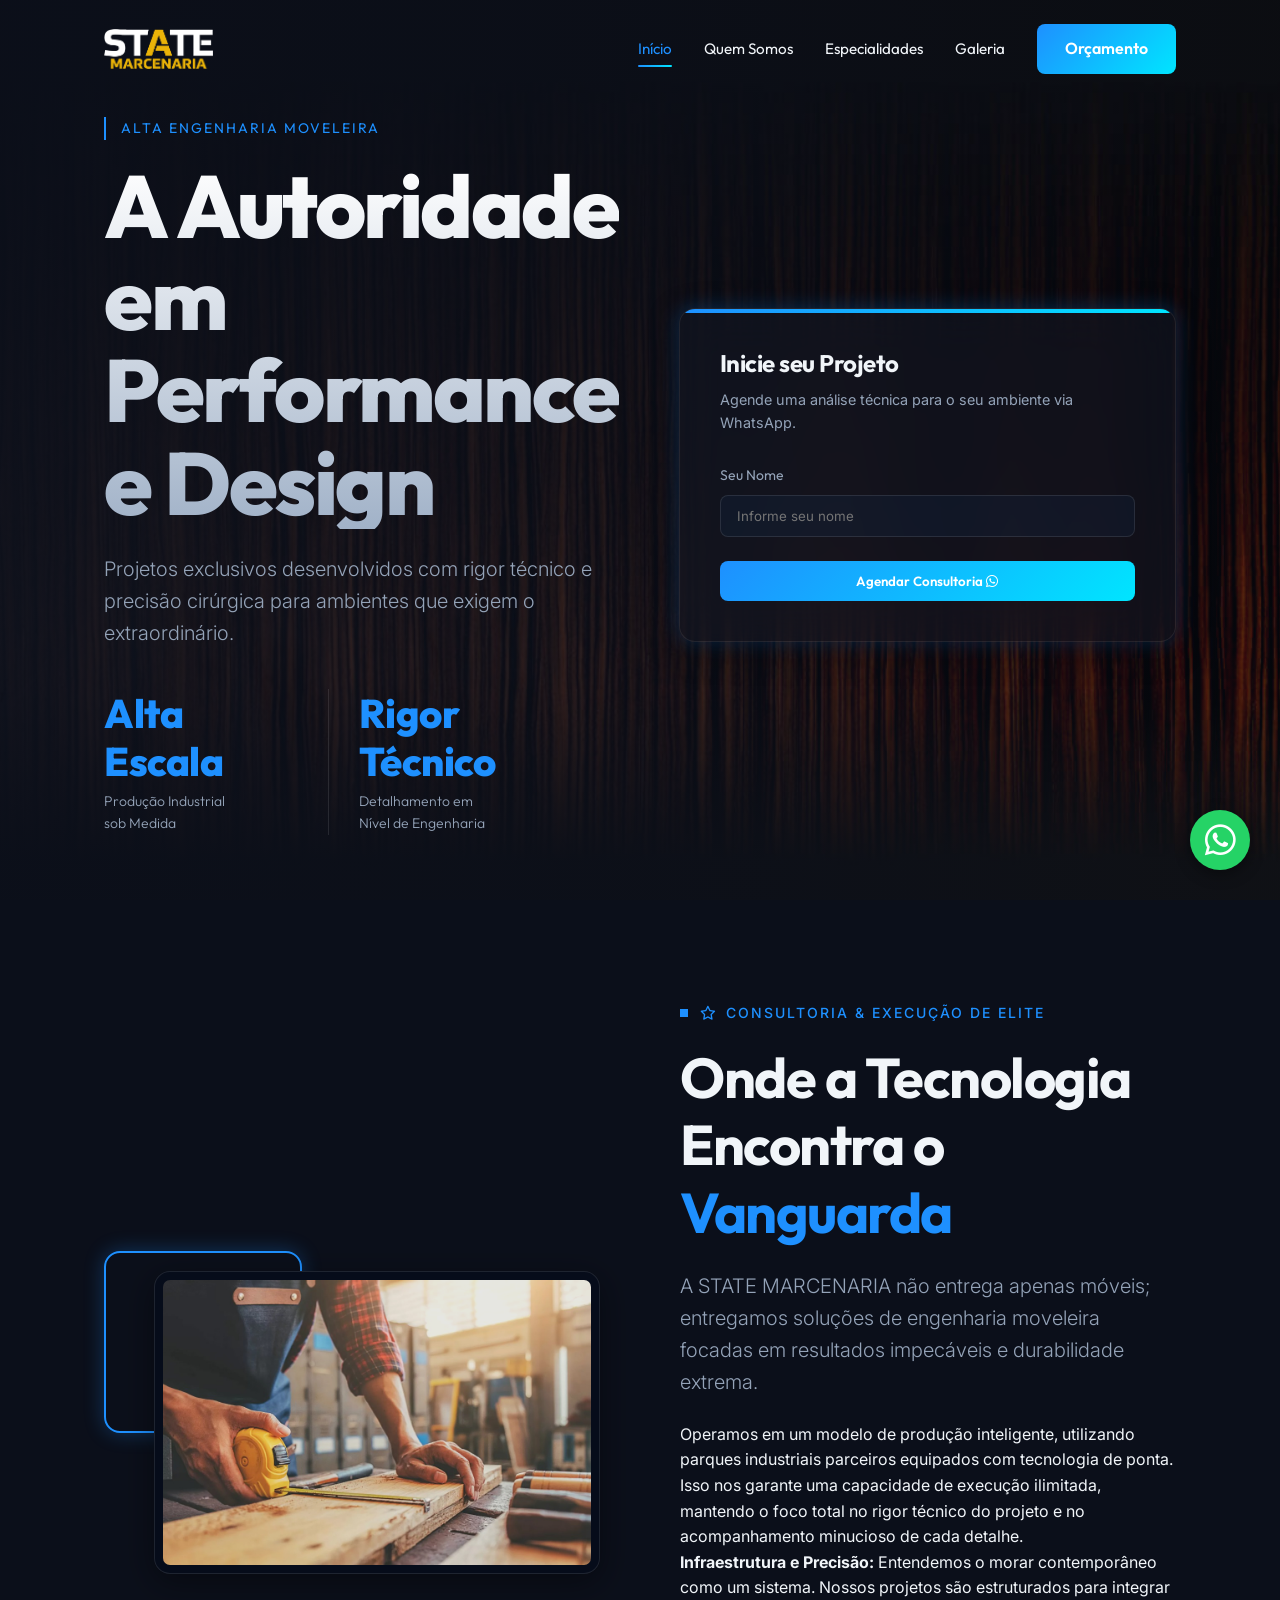
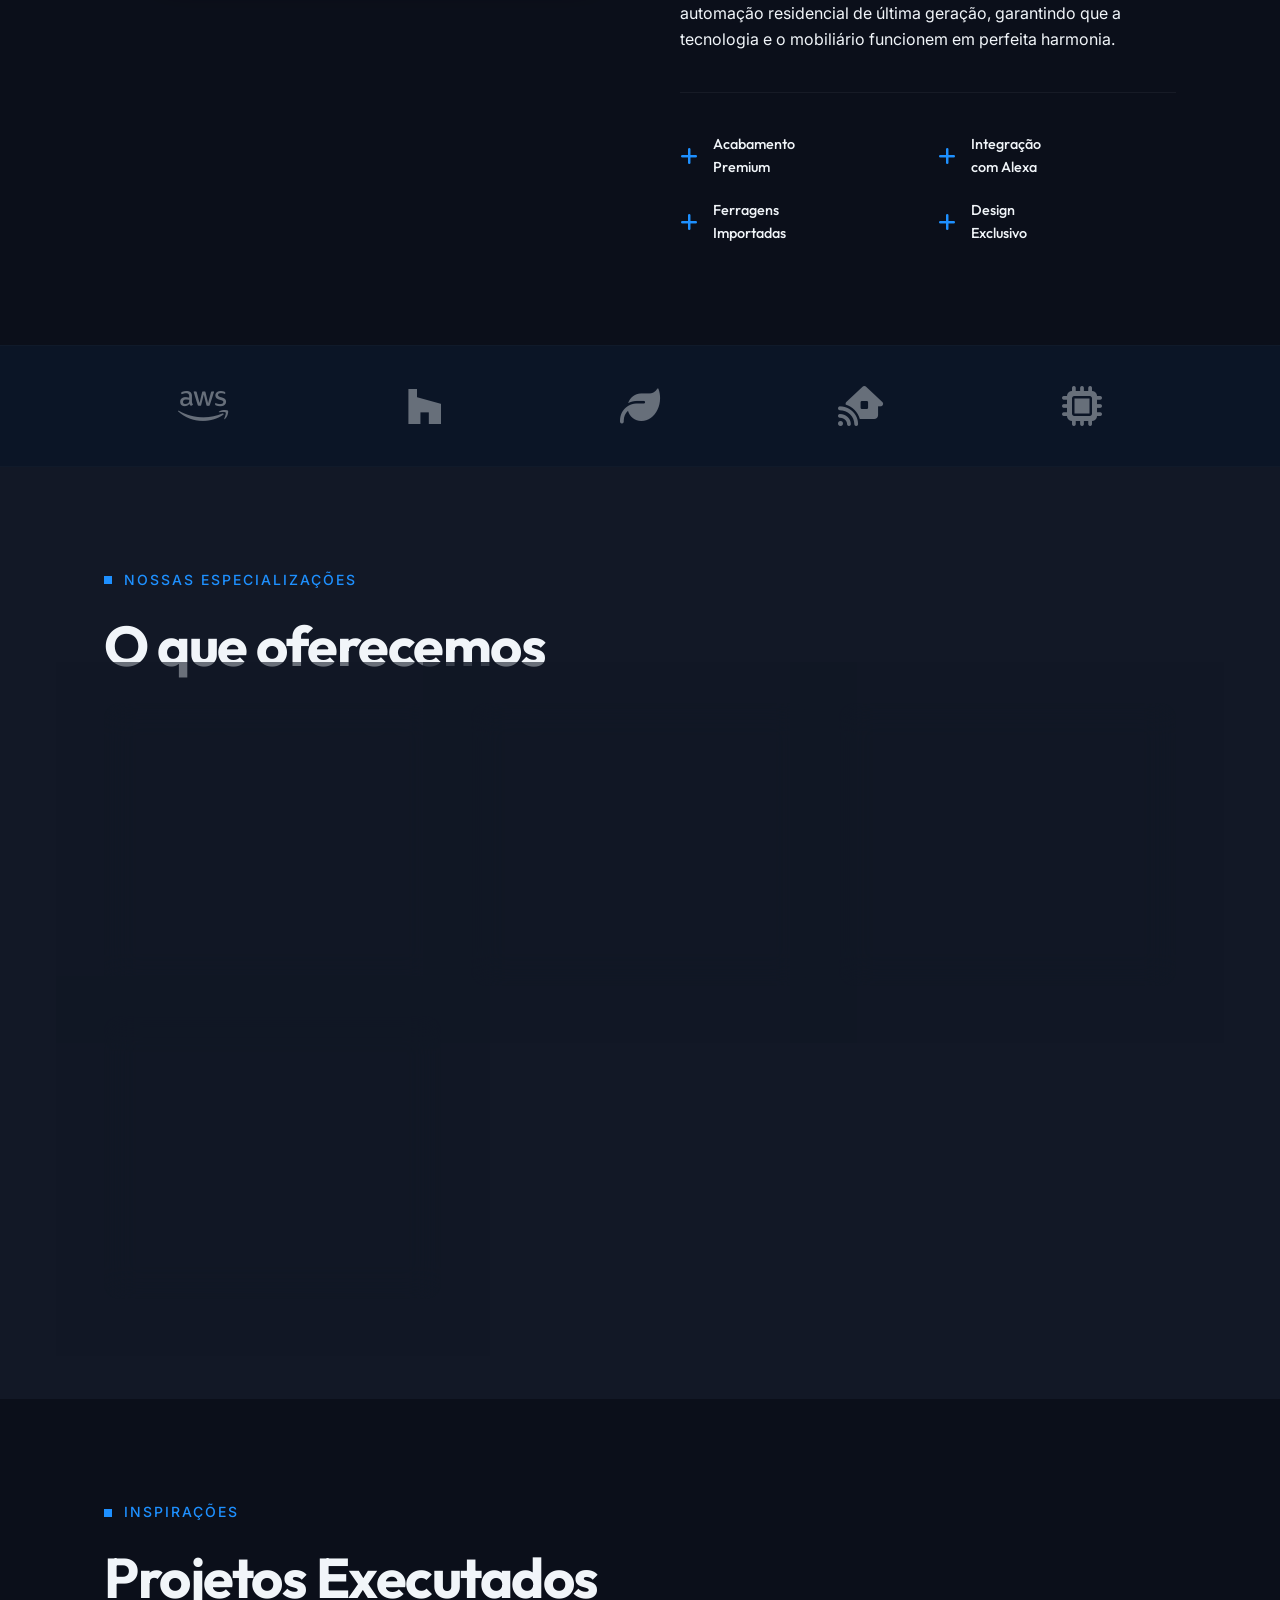
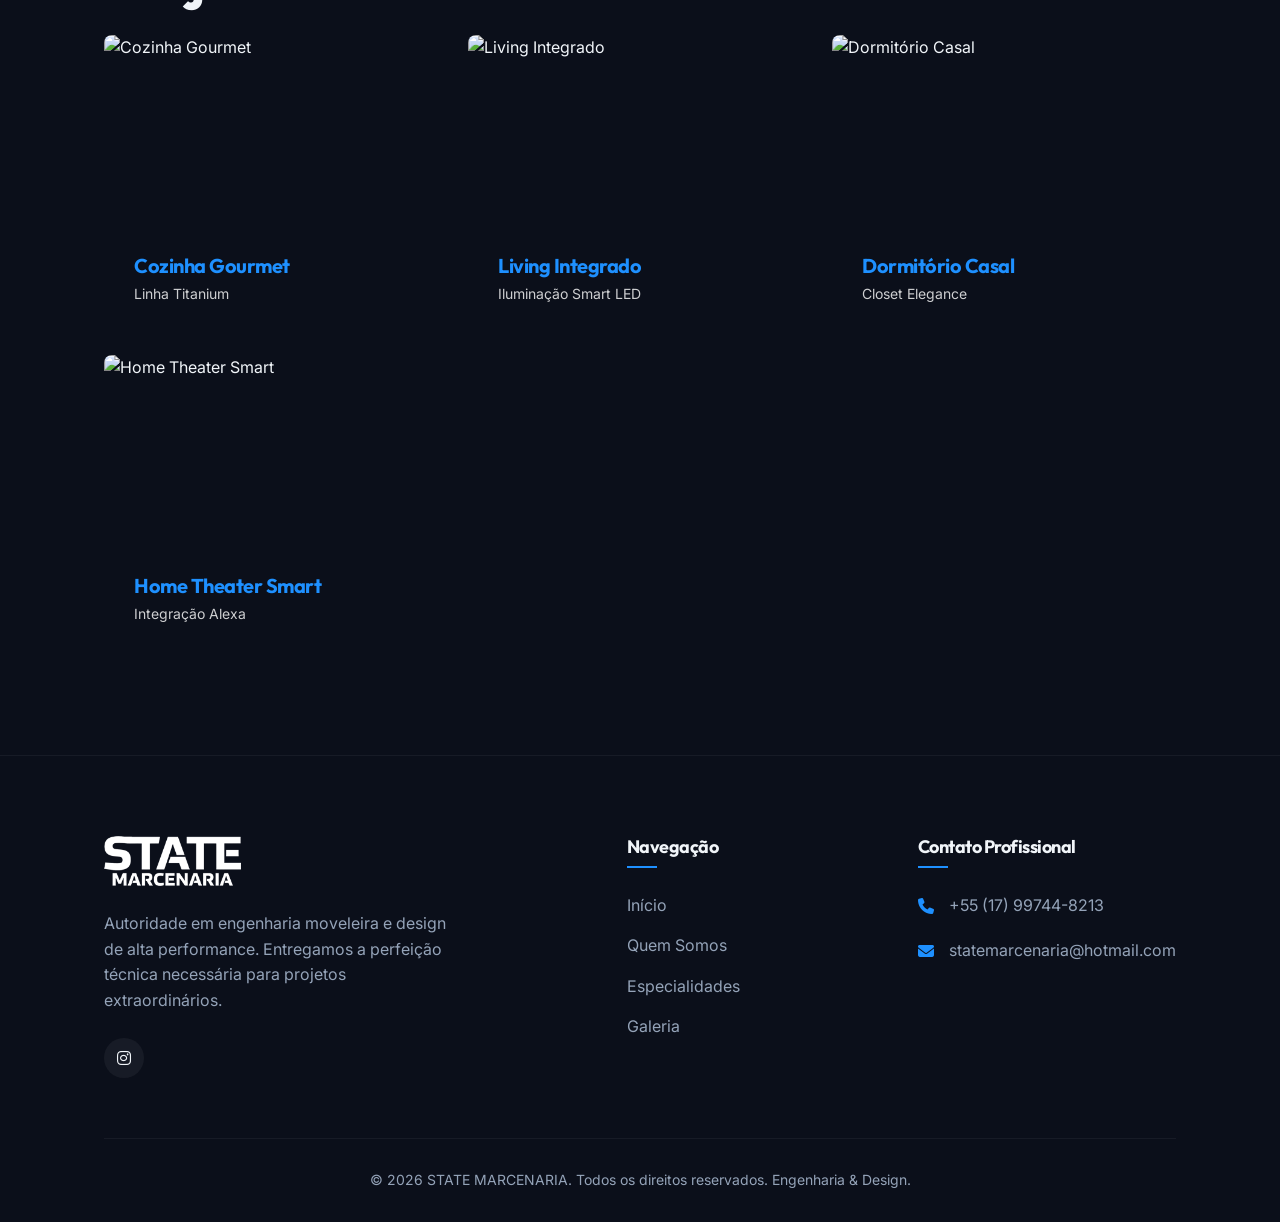
==== index.html @ e886da95 "feat: redesign to high-end futuristic carpentry aesthetic" ====
<!DOCTYPE html>
<html lang="pt-BR">

<head>
    <meta charset="UTF-8">
    <meta name="viewport" content="width=device-width, initial-scale=1.0">
    <title>State Marcenaria | Móveis Planejados de Alto Padrão</title>
    <!-- Google Fonts: Inter and Outfit -->
    <link rel="preconnect" href="https://fonts.googleapis.com">
    <link rel="preconnect" href="https://fonts.gstatic.com" crossorigin>
    <link
        href="https://fonts.googleapis.com/css2?family=Inter:wght@300;400;500;600&family=Outfit:wght@400;500;600;700;800;900&display=swap"
        rel="stylesheet">
    <link rel="stylesheet" href="style.css">
    <!-- FontAwesome for icons -->
    <link rel="stylesheet" href="https://cdnjs.cloudflare.com/ajax/libs/font-awesome/6.4.0/css/all.min.css">
</head>

<body>
    <!-- Navbar -->
    <nav class="navbar" id="navbar">
        <div class="container nav-container">
            <a href="#" class="logo">
                <img src="imgs/logo-state.png" alt="STATE MARCENARIA" id="nav-logo">
            </a>
            <div class="menu-toggle" id="mobile-menu">
                <span class="bar"></span>
                <span class="bar"></span>
                <span class="bar"></span>
            </div>
            <ul class="nav-menu">
                <li><a href="#inicio" class="nav-link active">Início</a></li>
                <li><a href="#quem-somos" class="nav-link">Quem Somos</a></li>
                <li><a href="#servicos" class="nav-link">Especialidades</a></li>
                <li><a href="#galeria" class="nav-link">Galeria</a></li>
                <li><a href="#" id="open-popup-btn" class="btn btn-primary nav-btn">Orçamento</a></li>
            </ul>
        </div>
    </nav>

    <!-- Hero Section -->
    <section id="inicio" class="hero">
        <!-- Overlay for darker background over image -->
        <div class="hero-overlay"></div>
        <div class="container hero-container">
            <div class="hero-content">
                <div class="hero-text reveal-left">
                    <span class="accent-text">ALTA ENGENHARIA MOVELEIRA</span>
                    <h1>A Autoridade em <br><span class="highlight">Performance</span> e Design</h1>
                    <p>Projetos exclusivos desenvolvidos com rigor técnico e precisão cirúrgica para ambientes que
                        exigem o extraordinário.</p>

                    <div class="hero-stats">
                        <div class="stat-box">
                            <h3>Alta Escala</h3>
                            <p>Produção Industrial<br>sob Medida</p>
                        </div>
                        <div class="stat-box accent-box">
                            <h3>Rigor Técnico</h3>
                            <p>Detalhamento em<br>Nível de Engenharia</p>
                        </div>
                    </div>
                </div>

                <div class="quote-form-card">
                    <h3>Inicie seu Projeto</h3>
                    <p>Agende uma análise técnica para o seu ambiente via WhatsApp.</p>
                    <form id="quote-form">
                        <div class="form-group">
                            <label for="name">Seu Nome</label>
                            <input type="text" id="name" placeholder="Informe seu nome" required>
                        </div>
                        <button type="submit" class="btn btn-primary btn-block">Agendar Consultoria <i
                                class="fa-brands fa-whatsapp"></i></button>
                    </form>
                </div>
            </div>
        </div>
    </section>

    <!-- Quem Somos -->
    <section id="quem-somos" class="about section-padding">
        <div class="container">
            <div class="about-grid">
                <div class="about-images reveal-left">
                    <!-- Updated with the carpenter image as requested -->
                    <img src="imgs/marceneiro.jpg" alt="State Marcenaria - Marceneiro em ação"
                        class="img-main reference-img">
                    <div class="decorative-square"></div>
                </div>
                <div class="about-content reveal-right">
                    <div class="section-badge">
                        <i class="fa-regular fa-star"></i> Consultoria & Execução de Elite
                    </div>
                    <h2>Onde a Tecnologia Encontra o <span class="highlight">Vanguarda</span></h2>
                    <p class="lead-text">
                        A STATE MARCENARIA não entrega apenas móveis; entregamos soluções de engenharia moveleira
                        focadas em resultados impecáveis e durabilidade extrema.
                    </p>
                    <p>
                        Operamos em um modelo de produção inteligente, utilizando parques industriais parceiros
                        equipados com tecnologia de ponta. Isso nos garante uma capacidade de execução ilimitada,
                        mantendo o foco total no rigor técnico do projeto e no acompanhamento minucioso de cada detalhe.
                    </p>
                    <p>
                        <strong>Infraestrutura e Precisão:</strong> Entendemos o morar contemporâneo como um sistema.
                        Nossos projetos são estruturados para integrar automação residencial de última geração,
                        garantindo que a tecnologia e o mobiliário funcionem em perfeita harmonia.
                    </p>

                    <div class="about-features">
                        <div class="feature">
                            <i class="fa-solid fa-plus"></i>
                            <span>Acabamento<br>Premium</span>
                        </div>
                        <div class="feature">
                            <i class="fa-solid fa-plus"></i>
                            <span>Integração<br>com Alexa</span>
                        </div>
                        <div class="feature">
                            <i class="fa-solid fa-plus"></i>
                            <span>Ferragens<br>Importadas</span>
                        </div>
                        <div class="feature">
                            <i class="fa-solid fa-plus"></i>
                            <span>Design<br>Exclusivo</span>
                        </div>
                    </div>
                </div>
            </div>
        </div>
    </section>

    <!-- Logo Banner -->
    <div class="logo-banner">
        <div class="container logo-banner-container">
            <!-- FontAwesome icons as placeholders for partner brands/materials -->
            <i class="fa-brands fa-aws"></i>
            <i class="fa-brands fa-houzz"></i>
            <i class="fa-solid fa-leaf"></i>
            <i class="fa-solid fa-house-signal"></i>
            <i class="fa-solid fa-microchip"></i>
        </div>
    </div>

    <!-- Especialidades -->
    <section id="servicos" class="services section-padding bg-darker">
        <div class="container">
            <div class="services-header reveal-up">
                <div class="section-badge">Nossas Especializações</div>
                <h2>O que oferecemos</h2>
            </div>

            <div class="services-grid">
                <div class="service-card reveal-up" style="transition-delay: 0.1s;">
                    <i class="fa-solid fa-couch service-icon"></i>
                    <h3>Mobiliário Técnico Residencial</h3>
                    <p>Sistemas modulares e peças sob medida com ferragens de alta performance e acabamento industrial
                        de precisão.</p>
                </div>
                <div class="service-card reveal-up" style="transition-delay: 0.2s;">
                    <i class="fa-solid fa-utensils service-icon"></i>
                    <h3>Engenharia de Cozinhas</h3>
                    <p>Ergonomia avançada aliada a materiais resistentes e soluções de armazenamento inteligente para
                        chefs e entusiastas.</p>
                </div>
                <div class="service-card reveal-up" style="transition-delay: 0.3s;">
                    <i class="fa-solid fa-bed service-icon"></i>
                    <h3>Sistemas de Dormitórios</h3>
                    <p>Otimização de fluxo e curadoria de materiais nobres para criar closets e quartos de alto impacto
                        visual e funcional.</p>
                </div>
                <div class="service-card reveal-up" style="transition-delay: 0.4s;">
                    <i class="fa-solid fa-briefcase service-icon"></i>
                    <h3>Mobiliário Corporativo</h3>
                    <p>Ambientes produtivos com design de vanguarda, focados em máxima durabilidade e performance
                        profissional.</p>
                </div>
            </div>
        </div>
    </section>

    <!-- Gallery Section -->
    <section id="galeria" class="gallery section-padding">
        <div class="container">
            <div class="section-badge reveal-up">Inspirações</div>
            <h2 class="reveal-up">Projetos Executados</h2>

            <div class="gallery-grid">
                <!-- Using Unsplash luxury interior images -->
                <div class="gallery-item reveal-up" style="transition-delay: 0.1s;">
                    <img src="https://images.unsplash.com/photo-1600566753190-17f0baa2a6c3?q=80&w=2670&auto=format&fit=crop"
                        alt="Cozinha de Alto Padrão">
                    <div class="gallery-overlay">
                        <h4>Cozinha Gourmet</h4>
                        <p>Linha Titanium</p>
                    </div>
                </div>
                <div class="gallery-item reveal-up" style="transition-delay: 0.2s;">
                    <img src="https://images.unsplash.com/photo-1618221195710-dd6b41faaea6?q=80&w=2600&auto=format&fit=crop"
                        alt="Sala de Estar">
                    <div class="gallery-overlay">
                        <h4>Living Integrado</h4>
                        <p>Iluminação Smart LED</p>
                    </div>
                </div>
                <div class="gallery-item reveal-up" style="transition-delay: 0.3s;">
                    <img src="https://images.unsplash.com/photo-1556228453-efd6c1ff04f6?q=80&w=2670&auto=format&fit=crop"
                        alt="Quarto Casal">
                    <div class="gallery-overlay">
                        <h4>Dormitório Casal</h4>
                        <p>Closet Elegance</p>
                    </div>
                </div>
                <div class="gallery-item large reveal-up" style="transition-delay: 0.4s;">
                    <img src="https://images.unsplash.com/photo-1588854337236-6889d631faa8?q=80&w=2670&auto=format&fit=crop"
                        alt="Home Theater Smart">
                    <div class="gallery-overlay">
                        <h4>Home Theater Smart</h4>
                        <p>Totalmente integrado com Alexa</p>
                    </div>
                </div>
            </div>
        </div>
    </section>

    <!-- Footer -->
    <footer class="footer">
        <div class="container">
            <div class="footer-grid">
                <div class="footer-brand">
                    <img src="imgs/logo-state.png" alt="STATE MARCENARIA Logo" class="footer-logo">
                    <p>Autoridade em engenharia moveleira e design de alta performance. Entregamos a perfeição técnica
                        necessária para projetos extraordinários.</p>
                    <div class="social-links">
                        <a href="https://www.instagram.com/statemarcenariavotu/" target="_blank"><i
                                class="fa-brands fa-instagram"></i></a>
                    </div>
                </div>

                <div class="footer-links">
                    <h3>Navegação</h3>
                    <ul>
                        <li><a href="#inicio">Início</a></li>
                        <li><a href="#quem-somos">Quem Somos</a></li>
                        <li><a href="#servicos">Especialidades</a></li>
                        <li><a href="#galeria">Galeria</a></li>
                    </ul>
                </div>

                <div class="footer-contact" id="contato">
                    <h3>Contato Profissional</h3>
                    <ul>
                        <li><i class="fa-solid fa-phone"></i> +55 (17) 99744-8213</li>
                        <li><i class="fa-solid fa-envelope"></i> statemarcenaria@hotmail.com</li>
                    </ul>
                </div>
            </div>

            <div class="footer-bottom">
                <p>&copy; 2026 STATE MARCENARIA. Todos os direitos reservados. Engenharia & Design.</p>
            </div>
        </div>
    </footer>

    <!-- Popup Modal -->
    <div id="quote-modal" class="modal">
        <div class="modal-content">
            <span class="close-modal">&times;</span>
            <div class="quote-form-card modal-form">
                <h3>Análise Técnica</h3>
                <p>Informe seu nome para iniciarmos o agendamento da consultoria.</p>
                <form id="modal-quote-form">
                    <div class="form-group">
                        <label for="modal-name">Seu Nome</label>
                        <input type="text" id="modal-name" placeholder="Informe seu nome" required>
                    </div>
                    <button type="submit" class="btn btn-primary btn-block">Agendar Consultoria <i
                            class="fa-brands fa-whatsapp"></i></button>
                </form>
            </div>
        </div>
    </div>

    <!-- Gallery Lightbox Modal -->
    <div id="gallery-lightbox" class="lightbox-modal">
        <span class="close-lightbox">&times;</span>
        <div class="lightbox-content-wrapper">
            <img class="lightbox-img" id="lightbox-img" src="" alt="Projeto">
            <div id="lightbox-caption" class="lightbox-caption"></div>
        </div>
    </div>

    <!-- Floating WhatsApp CTA and Magic Spark -->
    <a href="https://wa.me/5517997448213" target="_blank" class="floating-whatsapp"
        aria-label="Fale conosco no WhatsApp">
        <i class="fa-brands fa-whatsapp"></i>
        <span class="whatsapp-tooltip">Fale Comigo Agora</span>
    </a>

    <script src="script.js"></script>
</body>

</html>
---- style.css ----
/* =========================================
   VARIABLES & DESIGN SYSTEM
   ========================================= */
:root {
    /* Color System */
    --bg-primary: #0B0F1A;
    --bg-secondary: #121826;
    --primary-accent: #1E90FF;
    --secondary-accent: #00E5FF;
    --highlight-accent: #FF7A18;

    --text-primary: #F1F5F9;
    --text-secondary: #94A3B8;

    /* Semantic Aliases */
    --bg-dark: var(--bg-primary);
    --bg-darker: var(--bg-secondary);
    --bg-panel: rgba(18, 24, 38, 0.6);
    --bg-card: rgba(30, 144, 255, 0.05);

    --primary: var(--primary-accent);
    --primary-hover: #3b9eff;

    --text-main: var(--text-primary);
    --text-muted: var(--text-secondary);
    --text-dark: #FFFFFF;
    /* High contrast text for buttons */

    /* Typography */
    --font-heading: 'Outfit', sans-serif;
    --font-body: 'Inter', sans-serif;

    /* Layout & Geometry */
    --max-width: 1200px;
    --section-gap: 120px;
    --border-radius-sm: 8px;
    --border-radius: 16px;

    /* Effects */
    --shadow-soft: 0 8px 32px rgba(0, 0, 0, 0.4);
    --glow-primary: 0 0 20px rgba(30, 144, 255, 0.3);
    --glow-secondary: 0 0 20px rgba(0, 229, 255, 0.3);

    /* Transitions */
    --transition: all 0.4s cubic-bezier(0.165, 0.84, 0.44, 1);
}

/* =========================================
   RESET & BASE STYLES
   ========================================= */
* {
    margin: 0;
    padding: 0;
    box-sizing: border-box;
}

html {
    scroll-behavior: smooth;
    font-size: 16px;
}

body {
    font-family: var(--font-body);
    background-color: var(--bg-dark);
    color: var(--text-main);
    line-height: 1.6;
    overflow-x: hidden;
}

h1,
h2,
h3,
h4,
h5,
h6 {
    font-family: var(--font-heading);
    color: var(--text-main);
    line-height: 1.2;
    letter-spacing: -0.5px;
}

h2 {
    font-size: 3.5rem;
    margin-bottom: 24px;
    font-weight: 700;
    letter-spacing: -1.5px;
}

a {
    text-decoration: none;
    color: inherit;
    transition: var(--transition);
}

ul {
    list-style: none;
}

img {
    max-width: 100%;
    display: block;
}

.container {
    width: 100%;
    max-width: var(--max-width);
    margin: 0 auto;
    padding: 0 5%;
}

.section-padding {
    padding: 100px 0;
}

.bg-darker {
    background-color: var(--bg-darker);
}

.highlight {
    color: var(--primary);
}

/* Typography styles */
.section-badge {
    display: inline-flex;
    align-items: center;
    gap: 8px;
    font-size: 0.875rem;
    font-weight: 500;
    color: var(--primary);
    text-transform: uppercase;
    letter-spacing: 2px;
    margin-bottom: 20px;
    position: relative;
    padding-left: 20px;
}

.section-badge::before {
    content: '';
    position: absolute;
    left: 0;
    top: 50%;
    transform: translateY(-50%);
    width: 8px;
    height: 8px;
    background-color: var(--primary);
}

.lead-text {
    font-size: 1.25rem;
    color: var(--text-muted);
    margin-bottom: 24px;
    font-weight: 300;
}

/* Buttons */
.btn {
    display: inline-block;
    padding: 12px 28px;
    font-family: var(--font-heading);
    font-weight: 500;
    border-radius: var(--border-radius-sm);
    cursor: pointer;
    transition: var(--transition);
    border: none;
    text-align: center;
}

.btn-primary {
    background: linear-gradient(135deg, var(--primary-accent), var(--secondary-accent));
    color: var(--text-dark);
    font-weight: 600;
}

.btn-primary:hover {
    background: linear-gradient(135deg, var(--primary-hover), var(--secondary-accent));
    transform: translateY(-2px);
    box-shadow: var(--glow-primary);
}

.btn-block {
    display: block;
    width: 100%;
}

/* =========================================
   NAVBAR
   ========================================= */
.navbar {
    position: fixed;
    top: 0;
    left: 0;
    width: 100%;
    z-index: 1000;
    transition: var(--transition);
    padding: 24px 0;
    background: transparent;
}

.navbar.scrolled {
    background-color: rgba(11, 15, 26, 0.85);
    /* Uses var(--bg-primary) roughly */
    backdrop-filter: blur(24px);
    -webkit-backdrop-filter: blur(24px);
    padding: 16px 0;
    box-shadow: 0 4px 30px rgba(0, 0, 0, 0.5);
    border-bottom: 1px solid rgba(255, 255, 255, 0.05);
}

.nav-container {
    display: flex;
    justify-content: space-between;
    align-items: center;
}

.logo img {
    height: 40px;
}

.nav-menu {
    display: flex;
    align-items: center;
    gap: 2rem;
}

.nav-link {
    font-family: var(--font-heading);
    font-weight: 400;
    font-size: 0.95rem;
    color: var(--text-main);
    position: relative;
    padding-bottom: 5px;
}

.nav-link::after {
    content: '';
    position: absolute;
    bottom: -4px;
    left: 0;
    width: 0;
    height: 2px;
    background: linear-gradient(90deg, var(--primary-accent), var(--secondary-accent));
    transition: var(--transition);
    border-radius: 2px;
}

.nav-link:hover::after,
.nav-link.active::after {
    width: 100%;
}

.nav-link:hover,
.nav-link.active {
    color: var(--primary);
}

.menu-toggle {
    display: none;
    cursor: pointer;
}

.bar {
    display: block;
    width: 25px;
    height: 2px;
    margin: 5px auto;
    transition: all 0.3s ease-in-out;
    background-color: var(--text-main);
}

/* =========================================
   HERO SECTION
   ========================================= */
.hero {
    height: 100vh;
    min-height: 800px;
    position: relative;
    display: flex;
    align-items: center;
    background-image: url('imgs/background.jpg');
    background-size: cover;
    background-position: center;
}

.hero-overlay {
    position: absolute;
    top: 0;
    left: 0;
    width: 100%;
    height: 100%;
    background: linear-gradient(90deg, rgba(11, 15, 26, 0.95) 0%, rgba(11, 15, 26, 0.8) 50%, rgba(11, 15, 26, 0.4) 100%);
}

.hero-container {
    position: relative;
    z-index: 10;
}

.hero-content {
    display: grid;
    grid-template-columns: 1fr 1fr;
    gap: 60px;
    align-items: center;
    margin-top: 50px;
}

.accent-text {
    display: inline-block;
    color: var(--primary);
    font-family: var(--font-heading);
    letter-spacing: 2px;
    text-transform: uppercase;
    font-size: 0.875rem;
    margin-bottom: 20px;
    border-left: 2px solid var(--primary);
    padding-left: 15px;
}

.hero-text h1 {
    font-size: 5.5rem;
    margin-bottom: 24px;
    line-height: 1.05;
    font-weight: 800;
    letter-spacing: -2.5px;
    background: linear-gradient(180deg, #FFFFFF 0%, #A1B2C8 100%);
    -webkit-background-clip: text;
    -webkit-text-fill-color: transparent;
    background-clip: text;
}

.hero-text p {
    font-size: 1.25rem;
    color: var(--text-muted);
    max-width: 500px;
    margin-bottom: 40px;
    font-weight: 300;
    font-family: var(--font-body);
}

.hero-stats {
    display: flex;
    gap: 30px;
}

.stat-box {
    padding-right: 30px;
    border-right: 1px solid rgba(255, 255, 255, 0.1);
}

.stat-box h3 {
    font-size: 2.5rem;
    color: var(--primary);
    margin-bottom: 5px;
    font-weight: 800;
}

.stat-box p {
    font-size: 0.875rem;
    margin-bottom: 0;
    color: var(--text-muted);
    font-family: var(--font-heading);
}

.stat-box.accent-box {
    border-right: none;
}

/* Quote Form */
.quote-form-card {
    background: rgba(18, 24, 38, 0.5);
    backdrop-filter: blur(24px);
    -webkit-backdrop-filter: blur(24px);
    padding: 40px;
    border-radius: var(--border-radius);
    box-shadow: var(--shadow-soft), var(--glow-primary);
    border: 1px solid rgba(255, 255, 255, 0.08);
    position: relative;
    overflow: hidden;
}

.quote-form-card::before {
    content: '';
    position: absolute;
    top: 0;
    left: 0;
    width: 100%;
    height: 4px;
    background: linear-gradient(90deg, var(--primary-accent), var(--secondary-accent));
}

.quote-form-card h3 {
    font-size: 1.5rem;
    margin-bottom: 10px;
}

.quote-form-card p {
    color: var(--text-muted);
    margin-bottom: 30px;
    font-size: 0.9rem;
}

.form-group {
    margin-bottom: 24px;
}

.form-group label {
    display: block;
    font-size: 0.875rem;
    color: var(--text-muted);
    margin-bottom: 8px;
    font-family: var(--font-heading);
}

.form-group input,
.form-group textarea {
    width: 100%;
    background-color: var(--bg-card);
    border: 1px solid rgba(255, 255, 255, 0.1);
    color: var(--text-main);
    padding: 12px 16px;
    border-radius: var(--border-radius-sm);
    font-family: var(--font-body);
    transition: var(--transition);
}

.form-group input:focus,
.form-group textarea:focus {
    outline: none;
    border-color: var(--primary);
    background-color: rgba(255, 255, 255, 0.05);
}

.form-group input.error-border,
.form-group textarea.error-border {
    border-color: #ef4444 !important;
    background-color: rgba(239, 68, 68, 0.05) !important;
}

.form-group-row {
    display: flex;
    gap: 15px;
    margin-bottom: 24px;
}

.form-group-row .form-group {
    margin-bottom: 0;
}

.half {
    flex: 1;
}

.form-hint {
    display: block;
    color: var(--primary);
    font-size: 0.75rem;
    margin-top: -15px;
    margin-bottom: 20px;
    font-family: var(--font-body);
}

/* =========================================
   QUEM SOMOS (ABOUT)
   ========================================= */
.about-grid {
    display: grid;
    grid-template-columns: 1fr 1fr;
    gap: 80px;
    align-items: center;
}

.about-images {
    position: relative;
}

.img-main {
    width: 90%;
    margin-left: 10%;
    border-radius: var(--border-radius-sm);
    position: relative;
    z-index: 2;
    box-shadow: 0 30px 60px rgba(0, 0, 0, 0.8);
    filter: contrast(1.1) brightness(0.9);
}

.reference-img {
    object-position: center;
    max-height: 550px;
    object-fit: cover;
    background-color: var(--bg-darker);
    padding: 8px;
    border: 1px solid rgba(255, 255, 255, 0.1);
    border-radius: var(--border-radius);
    transition: transform 0.8s cubic-bezier(0.165, 0.84, 0.44, 1);
    box-shadow: var(--shadow-soft);
}

.reference-img:hover {
    transform: scale(1.02);
}

.decorative-square {
    position: absolute;
    top: -20px;
    left: 0;
    width: 40%;
    height: 60%;
    border: 2px solid var(--primary-accent);
    box-shadow: var(--glow-primary);
    border-radius: var(--border-radius);
    z-index: 1;
}

.about-features {
    display: grid;
    grid-template-columns: 1fr 1fr;
    gap: 20px;
    margin-top: 40px;
    border-top: 1px solid rgba(255, 255, 255, 0.05);
    padding-top: 40px;
}

.feature {
    display: flex;
    align-items: center;
    gap: 15px;
}

.feature i {
    color: var(--primary);
    font-size: 1.25rem;
}

.feature span {
    font-family: var(--font-heading);
    font-size: 0.9rem;
    font-weight: 500;
    color: var(--text-main);
}

/* =========================================
   LOGO BANNER
   ========================================= */
.logo-banner {
    background-color: var(--bg-card);
    padding: 40px 0;
    border-top: 1px solid rgba(255, 255, 255, 0.02);
    border-bottom: 1px solid rgba(255, 255, 255, 0.02);
}

.logo-banner-container {
    display: flex;
    justify-content: space-around;
    align-items: center;
    flex-wrap: wrap;
    gap: 30px;
    opacity: 0.4;
}

.logo-banner-container i {
    font-size: 2.5rem;
    transition: var(--transition);
}

.logo-banner-container i:hover {
    opacity: 1;
    color: var(--primary);
}

/* =========================================
   SERVICES
   ========================================= */
.services-grid {
    display: grid;
    grid-template-columns: repeat(auto-fit, minmax(250px, 1fr));
    gap: 30px;
    counter-reset: service-counter;
}

.service-card {
    background: rgba(18, 24, 38, 0.6);
    backdrop-filter: blur(16px);
    -webkit-backdrop-filter: blur(16px);
    padding: 40px 30px;
    border-radius: var(--border-radius);
    border: 1px solid rgba(255, 255, 255, 0.05);
    transition: all 0.5s cubic-bezier(0.165, 0.84, 0.44, 1);
    position: relative;
    overflow: hidden;
    box-shadow: var(--shadow-soft);
}

.service-card::before {
    counter-increment: service-counter;
    content: "0" counter(service-counter);
    position: absolute;
    top: 20px;
    right: 20px;
    font-family: var(--font-heading);
    font-size: 3rem;
    font-weight: 700;
    color: rgba(255, 255, 255, 0.03);
    transition: var(--transition);
}

.service-card:hover {
    transform: translateY(-10px);
    border-color: rgba(30, 144, 255, 0.3);
    box-shadow: 0 20px 40px rgba(0, 0, 0, 0.5), var(--glow-primary);
}

.service-card:hover::before {
    color: rgba(30, 144, 255, 0.1);
}

.service-icon {
    font-size: 2.5rem;
    color: var(--text-muted);
    margin-bottom: 25px;
    transition: var(--transition);
}

.service-card:hover .service-icon {
    color: var(--secondary-accent);
}

.service-icon.highlight {
    color: var(--highlight-accent);
}

.service-card:active {
    transform: scale(0.98);
    border-color: var(--secondary-accent);
    box-shadow: 0 0 30px var(--secondary-accent), var(--glow-secondary);
    filter: brightness(1.2);
    z-index: 5;
    transition: all 0.1s ease;
}

.service-card h3 {
    font-size: 1.25rem;
    margin-bottom: 15px;
}

.service-card p {
    color: var(--text-muted);
    font-size: 0.95rem;
}

/* =========================================
   GALLERY
   ========================================= */
.gallery-grid {
    display: grid;
    grid-template-columns: repeat(3, 1fr);
    grid-auto-rows: 300px;
    gap: 20px;
}

.gallery-item {
    position: relative;
    border-radius: var(--border-radius-sm);
    overflow: hidden;
    cursor: pointer;
}

.gallery-item.large {
    grid-column: span 2;
}

.gallery-item img {
    width: 100%;
    height: 100%;
    object-fit: cover;
    transition: transform 0.6s ease;
}

.gallery-overlay {
    position: absolute;
    bottom: 0;
    left: 0;
    width: 100%;
    padding: 30px;
    background: linear-gradient(to top, rgba(11, 15, 26, 1), rgba(11, 15, 26, 0.7), transparent);
}

.gallery-item:hover img {
    transform: scale(1.05);
}

.gallery-overlay h4 {
    font-size: 1.25rem;
    margin-bottom: 5px;
    color: var(--primary);
}

.gallery-overlay p {
    font-size: 0.875rem;
    color: rgba(255, 255, 255, 0.8);
}

/* =========================================
   FOOTER
   ========================================= */
.footer {
    background-color: var(--bg-primary);
    padding: 80px 0 30px;
    border-top: 1px solid rgba(255, 255, 255, 0.05);
}

.footer-grid {
    display: grid;
    grid-template-columns: 2fr 1fr 1fr;
    gap: 60px;
    margin-bottom: 60px;
}

.footer-logo {
    height: 50px;
    margin-bottom: 25px;
    filter: grayscale(100%) brightness(200%);
    /* Make the logo white */
}

.footer-brand p {
    color: var(--text-muted);
    margin-bottom: 25px;
    max-width: 350px;
}

.social-links {
    display: flex;
    gap: 15px;
}

.social-links a {
    display: flex;
    align-items: center;
    justify-content: center;
    width: 40px;
    height: 40px;
    border-radius: 50%;
    background-color: rgba(255, 255, 255, 0.05);
    color: var(--text-main);
    transition: var(--transition);
}

.social-links a:hover {
    background-color: var(--primary);
    color: var(--text-dark);
    transform: translateY(-3px);
}

.footer h3 {
    font-size: 1.125rem;
    margin-bottom: 25px;
    position: relative;
    padding-bottom: 10px;
}

.footer h3::after {
    content: '';
    position: absolute;
    left: 0;
    bottom: 0;
    width: 30px;
    height: 2px;
    background-color: var(--primary);
}

.footer-links ul li {
    margin-bottom: 15px;
}

.footer-links ul li a {
    color: var(--text-muted);
}

.footer-links ul li a:hover {
    color: var(--primary);
    padding-left: 5px;
}

.footer-contact ul li {
    display: flex;
    align-items: flex-start;
    gap: 15px;
    color: var(--text-muted);
    margin-bottom: 20px;
}

.footer-contact ul li i {
    color: var(--primary);
    margin-top: 5px;
}

.footer-bottom {
    text-align: center;
    padding-top: 30px;
    border-top: 1px solid rgba(255, 255, 255, 0.05);
    color: var(--text-muted);
    font-size: 0.875rem;
}

/* =========================================
   ANIMATIONS CLASSES
   ========================================= */
.reveal-up {
    opacity: 0;
    transform: translateY(40px);
    transition: all 0.8s ease;
}

.reveal-left {
    opacity: 0;
    transform: translateX(-40px);
    transition: all 0.8s ease;
}

.reveal-right {
    opacity: 0;
    transform: translateX(40px);
    transition: all 0.8s ease;
}

.reveal-up.active,
.reveal-left.active,
.reveal-right.active {
    opacity: 1;
    transform: translate(0);
}

/* =========================================
   POPUP MODAL
   ========================================= */
.modal {
    display: none;
    position: fixed;
    z-index: 2000;
    left: 0;
    top: 0;
    width: 100%;
    height: 100%;
    overflow: auto;
    background-color: rgba(0, 0, 0, 0.8);
    backdrop-filter: blur(5px);
    align-items: center;
    justify-content: center;
}

.modal.show {
    display: flex;
    animation: fadeIn 0.3s ease;
}

@keyframes fadeIn {
    from {
        opacity: 0;
    }

    to {
        opacity: 1;
    }
}

.modal-content {
    background-color: transparent;
    margin: auto;
    width: 90%;
    max-width: 500px;
    position: relative;
    animation: slideIn 0.3s ease;
    border-radius: var(--border-radius);
}

@keyframes slideIn {
    from {
        transform: translateY(-50px);
        opacity: 0;
    }

    to {
        transform: translateY(0);
        opacity: 1;
    }
}

.close-modal {
    color: var(--text-muted);
    position: absolute;
    top: 15px;
    right: 25px;
    font-size: 28px;
    font-weight: bold;
    cursor: pointer;
    z-index: 10;
    transition: var(--transition);
}

.close-modal:hover,
.close-modal:focus {
    color: var(--primary);
    text-decoration: none;
}

.modal-form {
    box-shadow: var(--shadow-soft), var(--glow-primary);
    border: 1px solid rgba(255, 255, 255, 0.08);
    /* Replaces old gold color */
    border-radius: var(--border-radius);
    background: rgba(18, 24, 38, 0.8);
    backdrop-filter: blur(24px);
    -webkit-backdrop-filter: blur(24px);
}

.modal-form h3 {
    padding-right: 30px;
    /* Space for close button */
}

.error-border {
    border: 1px solid red;
}

/* =========================================
   ANIMATIONS & CTA
   ========================================= */
.floating-whatsapp {
    position: fixed;
    bottom: 30px;
    right: 30px;
    width: 60px;
    height: 60px;
    background-color: #25D366;
    color: white;
    border-radius: 50%;
    display: flex;
    align-items: center;
    justify-content: center;
    font-size: 35px;
    box-shadow: 0 4px 15px rgba(0, 0, 0, 0.4);
    z-index: 1000;
    transition: transform 0.3s cubic-bezier(0.175, 0.885, 0.32, 1.275);
    animation: pulse-whatsapp 2s infinite;
    text-decoration: none;
}

.floating-whatsapp:hover,
.floating-whatsapp:focus {
    transform: scale(1.1);
    color: white;
    text-decoration: none;
}

@keyframes pulse-whatsapp {
    0% {
        box-shadow: 0 0 0 0 rgba(37, 211, 102, 0.7);
    }

    70% {
        box-shadow: 0 0 0 20px rgba(37, 211, 102, 0);
    }

    100% {
        box-shadow: 0 0 0 0 rgba(37, 211, 102, 0);
    }
}

.whatsapp-tooltip {
    position: absolute;
    right: 80px;
    background-color: var(--bg-card);
    color: var(--primary);
    padding: 10px 18px;
    border-radius: var(--border-radius-sm);
    font-family: var(--font-heading);
    font-size: 0.9rem;
    font-weight: 800;
    white-space: nowrap;
    opacity: 0;
    visibility: hidden;
    transition: all 0.3s ease;
    border: 1px solid var(--primary);
    box-shadow: 0 10px 25px rgba(0, 0, 0, 0.8);
    text-transform: uppercase;
    pointer-events: none;
}

.whatsapp-tooltip::after {
    content: '';
    position: absolute;
    top: 50%;
    right: -8px;
    transform: translateY(-50%);
    border-width: 8px 0 8px 8px;
    border-style: solid;
    border-color: transparent transparent transparent var(--primary);
}

.floating-whatsapp:hover .whatsapp-tooltip {
    opacity: 1;
    visibility: visible;
    right: 75px;
}

/* =========================================
   GALLERY LIGHTBOX
   ========================================= */
.lightbox-modal {
    display: none;
    position: fixed;
    z-index: 3000;
    padding-top: 50px;
    left: 0;
    top: 0;
    width: 100%;
    height: 100%;
    overflow: auto;
    background-color: rgba(0, 0, 0, 0.95);
    backdrop-filter: blur(10px);
    align-items: center;
    justify-content: center;
}

.lightbox-modal.show {
    display: flex;
    animation: fadeIn 0.3s ease;
}

.lightbox-content-wrapper {
    position: relative;
    max-width: 90%;
    max-height: 90vh;
    display: flex;
    flex-direction: column;
    align-items: center;
    justify-content: center;
}

.lightbox-img {
    max-height: 80vh;
    max-width: 100%;
    object-fit: contain;
    border-radius: var(--border-radius-sm);
    box-shadow: 0 4px 20px rgba(0, 0, 0, 0.5);
    border: 1px solid rgba(255, 255, 255, 0.1);
}

.lightbox-caption {
    margin-top: 15px;
    font-family: var(--font-heading);
    color: var(--primary);
    font-size: 1.25rem;
    text-align: center;
    background: rgba(0, 0, 0, 0.5);
    padding: 10px 20px;
    border-radius: var(--border-radius);
    max-width: 80%;
}

.close-lightbox {
    position: absolute;
    top: 20px;
    right: 35px;
    color: #f1f1f1;
    font-size: 40px;
    font-weight: bold;
    transition: 0.3s;
    cursor: pointer;
    z-index: 3010;
}

.close-lightbox:hover,
.close-lightbox:focus {
    color: var(--primary);
    text-decoration: none;
}

/* =========================================
   RESPONSIVE DESIGN
   ========================================= */
@media (max-width: 992px) {
    h2 {
        font-size: 2rem;
    }

    .hero-content {
        grid-template-columns: 1fr;
        gap: 40px;
        text-align: center;
    }

    .hero-form-wrapper {
        max-width: 500px;
        margin: 0 auto;
        text-align: left;
    }

    .hero-text p {
        margin: 0 auto 40px;
    }

    .hero-stats {
        justify-content: center;
    }

    .about-grid {
        grid-template-columns: 1fr;
    }

    .img-main {
        width: 100%;
        margin-left: 0;
    }

    .decorative-square {
        display: none;
    }

    .gallery-grid {
        grid-template-columns: repeat(2, 1fr);
    }

    .gallery-item.large {
        grid-column: span 2;
    }

    .footer-grid {
        grid-template-columns: 1fr 1fr;
    }
}

@media (max-width: 768px) {
    .menu-toggle {
        display: block;
        z-index: 1001;
    }

    .menu-toggle.active .bar:nth-child(2) {
        opacity: 0;
    }

    .menu-toggle.active .bar:nth-child(1) {
        transform: translateY(7px) rotate(45deg);
    }

    .menu-toggle.active .bar:nth-child(3) {
        transform: translateY(-7px) rotate(-45deg);
    }

    .nav-menu {
        position: fixed;
        left: -100%;
        top: 0;
        gap: 0;
        flex-direction: column;
        background-color: var(--bg-dark);
        width: 100%;
        height: 100vh;
        text-align: center;
        transition: 0.3s cubic-bezier(0.77, 0.2, 0.05, 1.0);
        justify-content: center;
        padding: 0;
        z-index: 1000;
        box-shadow: 5px 0 15px rgba(0, 0, 0, 0.5);
    }

    .nav-menu.active {
        left: 0;
    }

    .nav-menu li {
        margin: 20px 0;
        opacity: 0;
        transform: translateY(20px);
        transition: all 0.4s ease;
    }

    .nav-menu.active li {
        opacity: 1;
        transform: translateY(0);
    }

    .nav-menu.active li:nth-child(1) {
        transition-delay: 0.1s;
    }

    .nav-menu.active li:nth-child(2) {
        transition-delay: 0.2s;
    }

    .nav-menu.active li:nth-child(3) {
        transition-delay: 0.3s;
    }

    .nav-menu.active li:nth-child(4) {
        transition-delay: 0.4s;
    }

    .nav-menu.active li:nth-child(5) {
        transition-delay: 0.5s;
    }

    .nav-link {
        font-size: 1.5rem;
        text-transform: uppercase;
        letter-spacing: 2px;
        font-weight: 700;
    }

    .hero {
        height: auto;
        min-height: 100vh;
        align-items: flex-start;
        padding-top: 150px;
        padding-bottom: 80px;
    }

    .hero-content {
        margin-top: 80px;
    }

    .hero-text h1 {
        font-size: 3rem;
    }

    .footer-grid {
        grid-template-columns: 1fr;
        gap: 40px;
    }

    .whatsapp-tooltip {
        display: none;
    }
}

@media (max-width: 480px) {
    .hero-text h1 {
        font-size: 2.5rem;
    }

    .gallery-grid {
        grid-template-columns: 1fr;
    }

    .gallery-item.large {
        grid-column: span 1;
    }

    .quote-form-card {
        padding: 30px 20px;
    }

    .form-group-row {
        flex-direction: column;
        gap: 0;
        margin-bottom: 0;
    }

    .form-group-row .form-group {
        margin-bottom: 24px;
    }

    .hero-stats {
        flex-direction: column;
        gap: 20px;
    }

    .stat-box {
        border-right: none;
        padding-right: 0;
    }
}
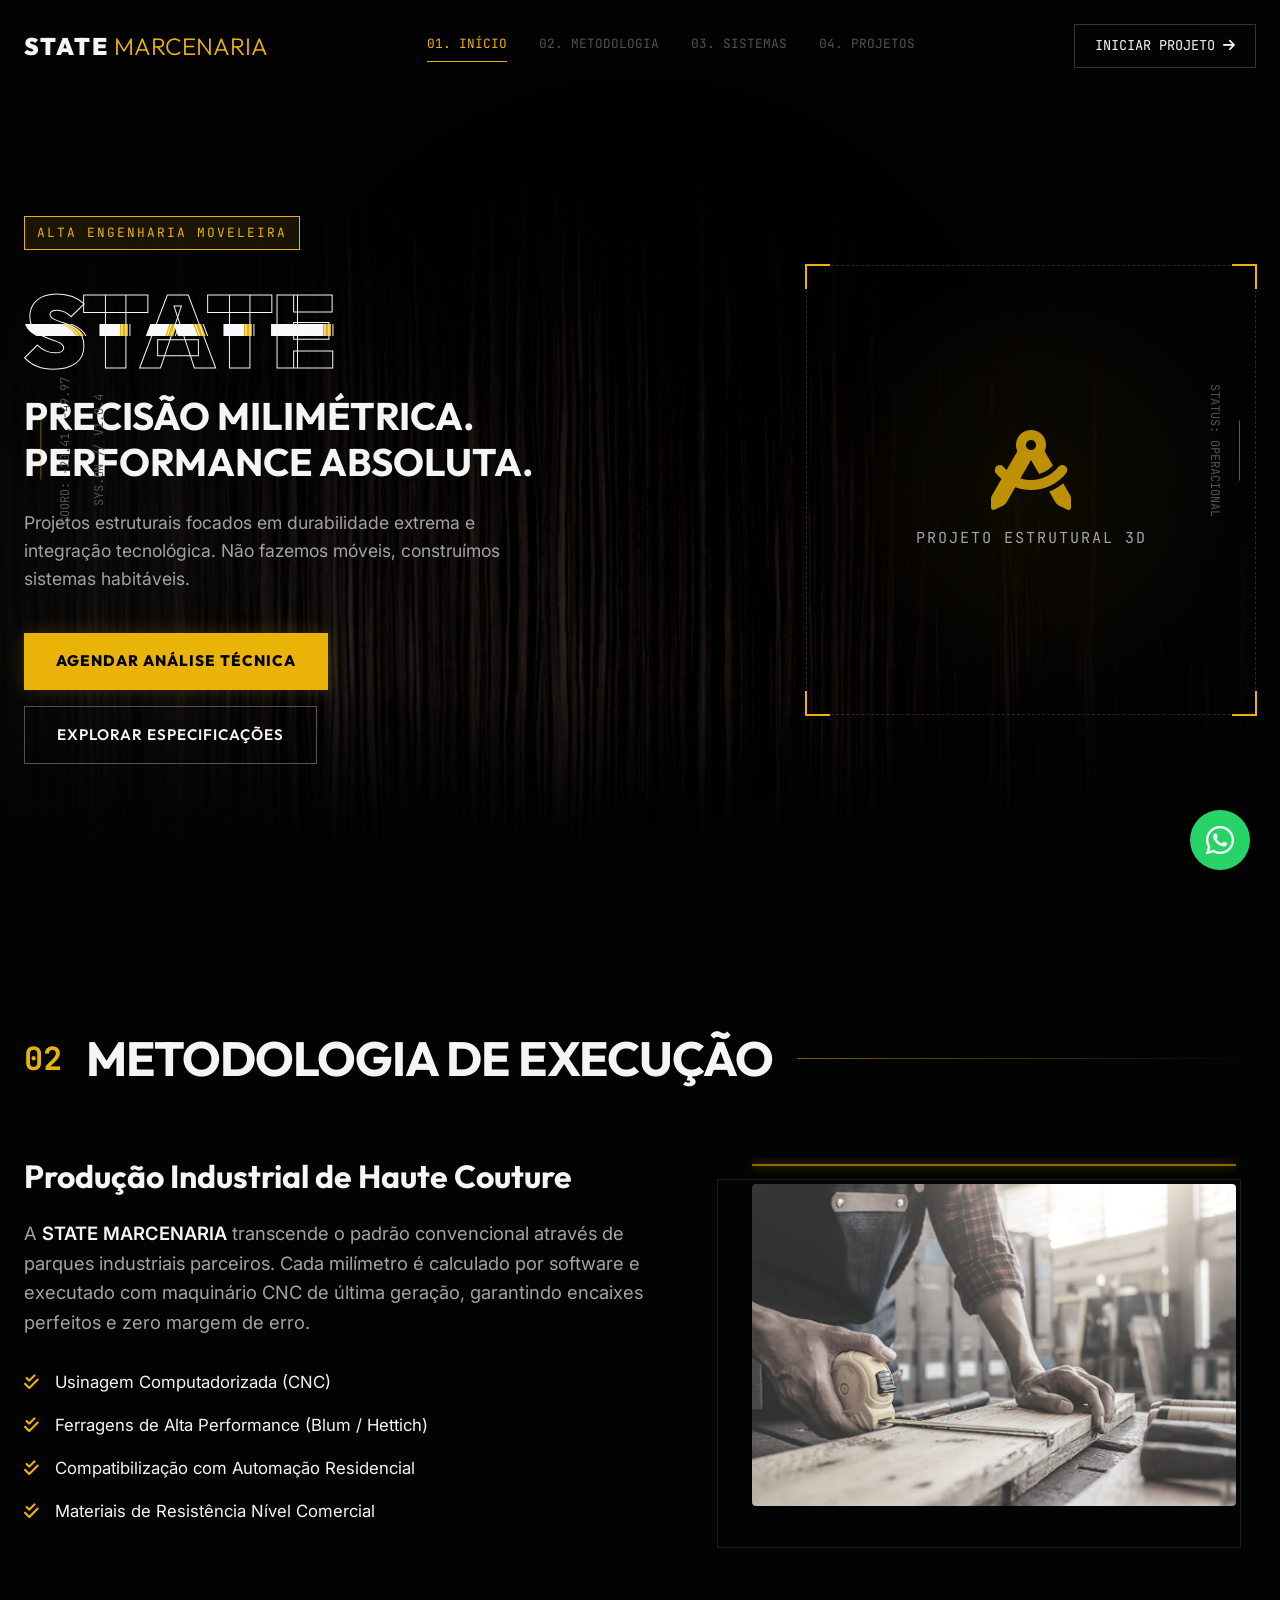
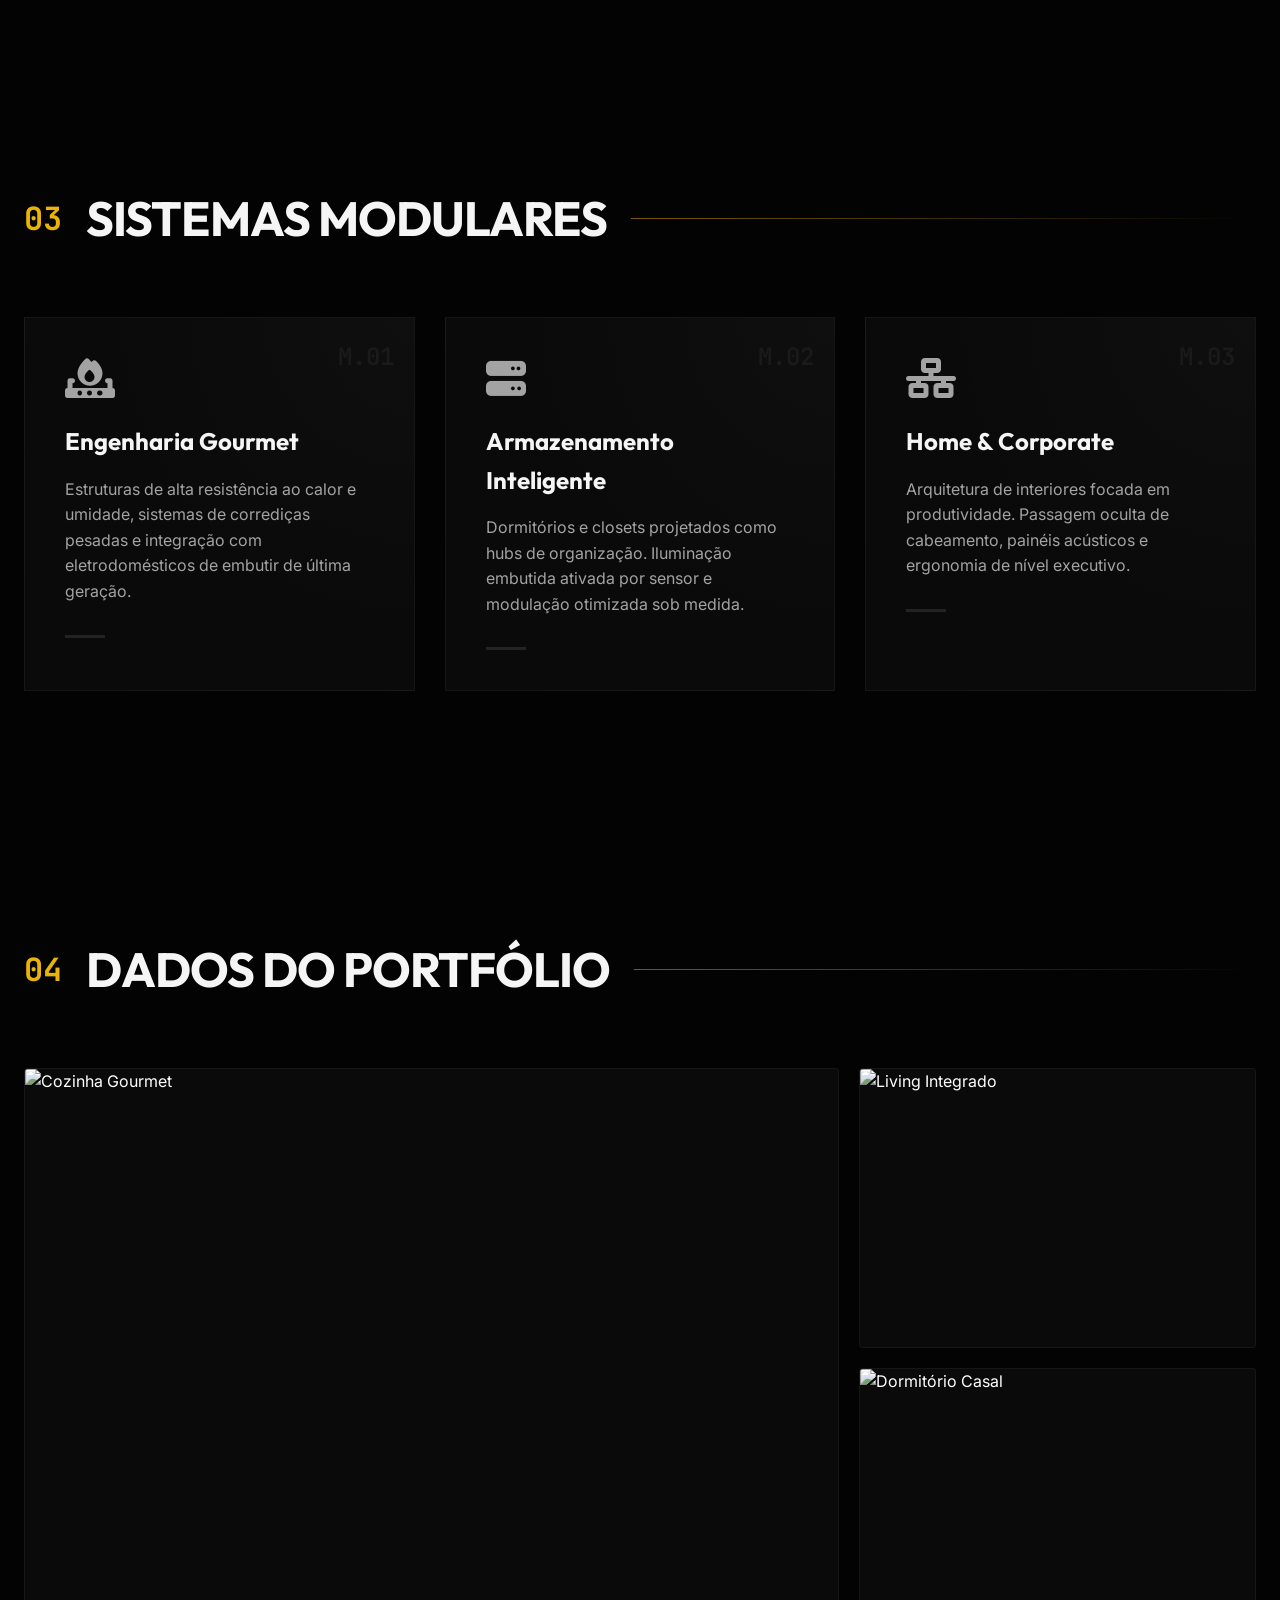
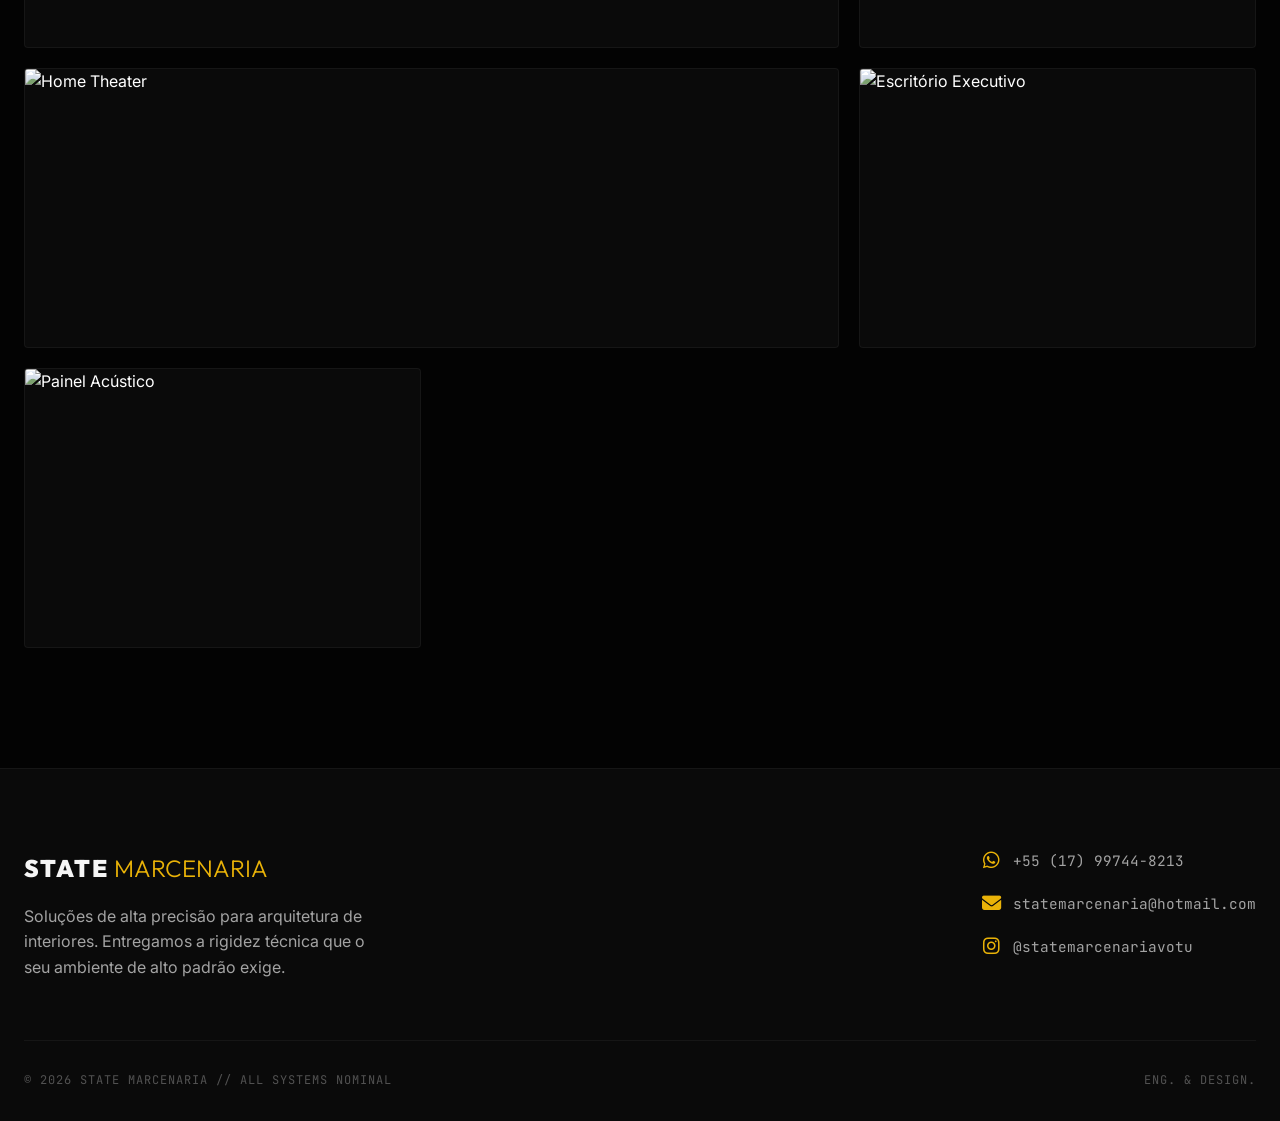
==== commit 53dc96e6: "feat: complete website structural redesign to modern engineering studio" ====
--- a/index.html
+++ b/index.html
@@ -1,288 +1,220 @@
 <!DOCTYPE html>
 <html lang="pt-BR">
-
 <head>
     <meta charset="UTF-8">
     <meta name="viewport" content="width=device-width, initial-scale=1.0">
-    <title>State Marcenaria | Móveis Planejados de Alto Padrão</title>
-    <!-- Google Fonts: Inter and Outfit -->
+    <title>State Marcenaria | Alta Engenharia Moveleira</title>
+    <!-- Google Fonts: Inter, Outfit, JetBrains Mono -->
     <link rel="preconnect" href="https://fonts.googleapis.com">
     <link rel="preconnect" href="https://fonts.gstatic.com" crossorigin>
-    <link
-        href="https://fonts.googleapis.com/css2?family=Inter:wght@300;400;500;600&family=Outfit:wght@400;500;600;700;800;900&display=swap"
-        rel="stylesheet">
+    <link href="https://fonts.googleapis.com/css2?family=Inter:wght@300;400;500;600&family=Outfit:wght@300;400;500;600;700;800;900&family=JetBrains+Mono:wght@400;700&display=swap" rel="stylesheet">
     <link rel="stylesheet" href="style.css">
     <!-- FontAwesome for icons -->
     <link rel="stylesheet" href="https://cdnjs.cloudflare.com/ajax/libs/font-awesome/6.4.0/css/all.min.css">
 </head>
-
-<body>
+<body class="theme-dark">
+    <!-- Technical Overlays -->
+    <div class="tech-grid-overlay"></div>
+    <div class="tech-lines-overlay"></div>
+
     <!-- Navbar -->
-    <nav class="navbar" id="navbar">
-        <div class="container nav-container">
-            <a href="#" class="logo">
-                <img src="imgs/logo-state.png" alt="STATE MARCENARIA" id="nav-logo">
+    <nav class="navbar-modern" id="navbar">
+        <div class="container nav-content">
+            <a href="#" class="nav-brand">
+                <span class="brand-text">STATE</span><span class="brand-sub">MARCENARIA</span>
             </a>
             <div class="menu-toggle" id="mobile-menu">
                 <span class="bar"></span>
                 <span class="bar"></span>
                 <span class="bar"></span>
             </div>
-            <ul class="nav-menu">
-                <li><a href="#inicio" class="nav-link active">Início</a></li>
-                <li><a href="#quem-somos" class="nav-link">Quem Somos</a></li>
-                <li><a href="#servicos" class="nav-link">Especialidades</a></li>
-                <li><a href="#galeria" class="nav-link">Galeria</a></li>
-                <li><a href="#" id="open-popup-btn" class="btn btn-primary nav-btn">Orçamento</a></li>
-            </ul>
+            <div class="nav-links">
+                <a href="#hero" class="n-link active">01. INÍCIO</a>
+                <a href="#methodology" class="n-link">02. METODOLOGIA</a>
+                <a href="#systems" class="n-link">03. SISTEMAS</a>
+                <a href="#projects" class="n-link">04. PROJETOS</a>
+            </div>
+            <div class="nav-action nav-action-desktop">
+                <a href="#" id="consultation-btn" class="btn-tech">INICIAR PROJETO <i class="fa-solid fa-arrow-right"></i></a>
+            </div>
         </div>
     </nav>
 
-    <!-- Hero Section -->
-    <section id="inicio" class="hero">
-        <!-- Overlay for darker background over image -->
-        <div class="hero-overlay"></div>
-        <div class="container hero-container">
-            <div class="hero-content">
-                <div class="hero-text reveal-left">
-                    <span class="accent-text">ALTA ENGENHARIA MOVELEIRA</span>
-                    <h1>A Autoridade em <br><span class="highlight">Performance</span> e Design</h1>
-                    <p>Projetos exclusivos desenvolvidos com rigor técnico e precisão cirúrgica para ambientes que
-                        exigem o extraordinário.</p>
-
-                    <div class="hero-stats">
-                        <div class="stat-box">
-                            <h3>Alta Escala</h3>
-                            <p>Produção Industrial<br>sob Medida</p>
+    <main>
+        <!-- Cinematic Hero -->
+        <section id="hero" class="hero-cinematic">
+            <div class="hero-bg-media">
+               <img src="imgs/background.jpg" alt="Background" class="hero-img">
+               <div class="hero-vignette"></div>
+            </div>
+            
+            <div class="hero-data left-data">
+                <span class="data-text">SYS.ON // V1.0.4</span>
+                <span class="data-text">COORD: -20.41, -49.97</span>
+                <div class="data-line"></div>
+            </div>
+            <div class="hero-data right-data">
+                <span class="data-text">STATUS: OPERACIONAL</span>
+                <div class="data-line"></div>
+            </div>
+
+            <div class="container hero-content-wrapper">
+                <div class="hero-typography reveal-up">
+                    <div class="tech-badge">ALTA ENGENHARIA MOVELEIRA</div>
+                    <h1 class="glitch-title" data-text="STATE">STATE</h1>
+                    <h2 class="sub-title">PRECISÃO MILIMÉTRICA.<br>PERFORMANCE ABSOLUTA.</h2>
+                    <p class="hero-desc">Projetos estruturais focados em durabilidade extrema e integração tecnológica. Não fazemos móveis, construímos sistemas habitáveis.</p>
+                    
+                    <div class="hero-actions">
+                        <a href="https://wa.me/5517997448213" target="_blank" class="btn-solid-yellow">
+                            AGENDAR ANÁLISE TÉCNICA
+                        </a>
+                        <a href="#methodology" class="btn-outline-tech">
+                            EXPLORAR ESPECIFICAÇÕES
+                        </a>
+                    </div>
+                </div>
+                
+                <div class="hero-technical-drawing reveal-right">
+                    <div class="cad-box">
+                        <div class="cad-corner tl"></div>
+                        <div class="cad-corner tr"></div>
+                        <div class="cad-corner bl"></div>
+                        <div class="cad-corner br"></div>
+                        <div class="cad-center">
+                            <i class="fa-solid fa-compass-drafting cad-icon"></i>
+                            <span class="cad-label">PROJETO ESTRUTURAL 3D</span>
                         </div>
-                        <div class="stat-box accent-box">
-                            <h3>Rigor Técnico</h3>
-                            <p>Detalhamento em<br>Nível de Engenharia</p>
+                    </div>
+                </div>
+            </div>
+        </section>
+
+        <!-- Methodology Section (Quem Somos replaced) -->
+        <section id="methodology" class="section-methodology">
+            <div class="container">
+                <div class="section-header reveal-up">
+                    <span class="tech-number">02</span>
+                    <h2 class="section-title">METODOLOGIA DE EXECUÇÃO</h2>
+                    <div class="header-line"></div>
+                </div>
+
+                <div class="methodology-grid">
+                    <div class="method-content reveal-left">
+                        <h3 class="method-heading">Produção Industrial de Haute Couture</h3>
+                        <p class="method-text">A <strong>STATE MARCENARIA</strong> transcende o padrão convencional através de parques industriais parceiros. Cada milímetro é calculado por software e executado com maquinário CNC de última geração, garantindo encaixes perfeitos e zero margem de erro.</p>
+                        
+                        <ul class="tech-list">
+                            <li><i class="fa-solid fa-check-double"></i> <span>Usinagem Computadorizada (CNC)</span></li>
+                            <li><i class="fa-solid fa-check-double"></i> <span>Ferragens de Alta Performance (Blum / Hettich)</span></li>
+                            <li><i class="fa-solid fa-check-double"></i> <span>Compatibilização com Automação Residencial</span></li>
+                            <li><i class="fa-solid fa-check-double"></i> <span>Materiais de Resistência Nível Comercial</span></li>
+                        </ul>
+                    </div>
+                    <div class="method-visual reveal-right">
+                        <div class="image-wrapper">
+                            <img src="imgs/marceneiro.jpg" alt="Marceneiro e Engenharia Moveleira">
+                            <div class="tech-borders"></div>
+                            <div class="scanning-line"></div>
                         </div>
                     </div>
                 </div>
-
-                <div class="quote-form-card">
-                    <h3>Inicie seu Projeto</h3>
-                    <p>Agende uma análise técnica para o seu ambiente via WhatsApp.</p>
-                    <form id="quote-form">
-                        <div class="form-group">
-                            <label for="name">Seu Nome</label>
-                            <input type="text" id="name" placeholder="Informe seu nome" required>
-                        </div>
-                        <button type="submit" class="btn btn-primary btn-block">Agendar Consultoria <i
-                                class="fa-brands fa-whatsapp"></i></button>
-                    </form>
-                </div>
-            </div>
-        </div>
-    </section>
-
-    <!-- Quem Somos -->
-    <section id="quem-somos" class="about section-padding">
+            </div>
+        </section>
+
+        <!-- Systems Section (Especialidades replaced) -->
+        <section id="systems" class="section-systems">
+            <div class="container">
+                <div class="section-header reveal-up">
+                    <span class="tech-number">03</span>
+                    <h2 class="section-title">SISTEMAS MODULARES</h2>
+                    <div class="header-line"></div>
+                </div>
+
+                <div class="systems-cards">
+                    <div class="sys-card reveal-up">
+                        <div class="sys-id">M.01</div>
+                        <i class="fa-solid fa-fire-burner sys-icon"></i>
+                        <h3>Engenharia Gourmet</h3>
+                        <p>Estruturas de alta resistência ao calor e umidade, sistemas de corrediças pesadas e integração com eletrodomésticos de embutir de última geração.</p>
+                        <div class="sys-bar"></div>
+                    </div>
+                    
+                    <div class="sys-card reveal-up" style="transition-delay: 0.1s;">
+                        <div class="sys-id">M.02</div>
+                        <i class="fa-solid fa-server sys-icon"></i>
+                        <h3>Armazenamento Inteligente</h3>
+                        <p>Dormitórios e closets projetados como hubs de organização. Iluminação embutida ativada por sensor e modulação otimizada sob medida.</p>
+                        <div class="sys-bar"></div>
+                    </div>
+
+                    <div class="sys-card reveal-up" style="transition-delay: 0.2s;">
+                        <div class="sys-id">M.03</div>
+                        <i class="fa-solid fa-network-wired sys-icon"></i>
+                        <h3>Home & Corporate</h3>
+                        <p>Arquitetura de interiores focada em produtividade. Passagem oculta de cabeamento, painéis acústicos e ergonomia de nível executivo.</p>
+                        <div class="sys-bar"></div>
+                    </div>
+                </div>
+            </div>
+        </section>
+
+        <!-- Projects Section (Galeria replaced) -->
+        <section id="projects" class="section-projects">
+            <div class="container">
+                <div class="section-header reveal-up">
+                    <span class="tech-number">04</span>
+                    <h2 class="section-title">DADOS DO PORTFÓLIO</h2>
+                    <div class="header-line"></div>
+                </div>
+
+                <div class="projects-grid" id="portfolio-grid">
+                    <!-- Javascript will load the masonry grid elements here -->
+                </div>
+            </div>
+        </section>
+    </main>
+
+    <!-- Footer -->
+    <footer class="tech-footer">
         <div class="container">
-            <div class="about-grid">
-                <div class="about-images reveal-left">
-                    <!-- Updated with the carpenter image as requested -->
-                    <img src="imgs/marceneiro.jpg" alt="State Marcenaria - Marceneiro em ação"
-                        class="img-main reference-img">
-                    <div class="decorative-square"></div>
-                </div>
-                <div class="about-content reveal-right">
-                    <div class="section-badge">
-                        <i class="fa-regular fa-star"></i> Consultoria & Execução de Elite
-                    </div>
-                    <h2>Onde a Tecnologia Encontra o <span class="highlight">Vanguarda</span></h2>
-                    <p class="lead-text">
-                        A STATE MARCENARIA não entrega apenas móveis; entregamos soluções de engenharia moveleira
-                        focadas em resultados impecáveis e durabilidade extrema.
-                    </p>
-                    <p>
-                        Operamos em um modelo de produção inteligente, utilizando parques industriais parceiros
-                        equipados com tecnologia de ponta. Isso nos garante uma capacidade de execução ilimitada,
-                        mantendo o foco total no rigor técnico do projeto e no acompanhamento minucioso de cada detalhe.
-                    </p>
-                    <p>
-                        <strong>Infraestrutura e Precisão:</strong> Entendemos o morar contemporâneo como um sistema.
-                        Nossos projetos são estruturados para integrar automação residencial de última geração,
-                        garantindo que a tecnologia e o mobiliário funcionem em perfeita harmonia.
-                    </p>
-
-                    <div class="about-features">
-                        <div class="feature">
-                            <i class="fa-solid fa-plus"></i>
-                            <span>Acabamento<br>Premium</span>
-                        </div>
-                        <div class="feature">
-                            <i class="fa-solid fa-plus"></i>
-                            <span>Integração<br>com Alexa</span>
-                        </div>
-                        <div class="feature">
-                            <i class="fa-solid fa-plus"></i>
-                            <span>Ferragens<br>Importadas</span>
-                        </div>
-                        <div class="feature">
-                            <i class="fa-solid fa-plus"></i>
-                            <span>Design<br>Exclusivo</span>
-                        </div>
-                    </div>
-                </div>
-            </div>
-        </div>
-    </section>
-
-    <!-- Logo Banner -->
-    <div class="logo-banner">
-        <div class="container logo-banner-container">
-            <!-- FontAwesome icons as placeholders for partner brands/materials -->
-            <i class="fa-brands fa-aws"></i>
-            <i class="fa-brands fa-houzz"></i>
-            <i class="fa-solid fa-leaf"></i>
-            <i class="fa-solid fa-house-signal"></i>
-            <i class="fa-solid fa-microchip"></i>
+            <div class="footer-top">
+                <div class="brand-mark">
+                    <span class="brand-text">STATE</span><span class="brand-sub">MARCENARIA</span>
+                    <p class="footer-desc">Soluções de alta precisão para arquitetura de interiores. Entregamos a rigidez técnica que o seu ambiente de alto padrão exige.</p>
+                </div>
+                <div class="footer-contact">
+                    <a href="https://wa.me/5517997448213" target="_blank" class="contact-link"><i class="fa-brands fa-whatsapp"></i> +55 (17) 99744-8213</a>
+                    <a href="mailto:statemarcenaria@hotmail.com" class="contact-link"><i class="fa-solid fa-envelope"></i> statemarcenaria@hotmail.com</a>
+                    <a href="https://www.instagram.com/statemarcenariavotu/" target="_blank" class="contact-link"><i class="fa-brands fa-instagram"></i> @statemarcenariavotu</a>
+                </div>
+            </div>
+            <div class="footer-bottom">
+                <span>&copy; 2026 STATE MARCENARIA // ALL SYSTEMS NOMINAL</span>
+                <span>ENG. & DESIGN.</span>
+            </div>
+        </div>
+    </footer>
+
+    <!-- Consultation Modal -->
+    <div id="tech-modal" class="tech-modal-overlay">
+        <div class="tech-modal-box">
+            <button class="close-modal"><i class="fa-solid fa-xmark"></i></button>
+            <div class="modal-header">
+                <h3>INICIAR PROTOCOLO</h3>
+                <p>Insira a identificação do contratante para agendar a análise estrutural da STATE.</p>
+            </div>
+            <form id="consultation-form">
+                <div class="input-group">
+                    <label>IDENTIFICAÇÃO (NOME)</label>
+                    <input type="text" id="client-name" required placeholder="Seu nome completo">
+                </div>
+                <button type="submit" class="btn-solid-yellow w-100">CONECTAR AO WHATSAPP <i class="fa-brands fa-whatsapp"></i></button>
+            </form>
         </div>
     </div>
 
-    <!-- Especialidades -->
-    <section id="servicos" class="services section-padding bg-darker">
-        <div class="container">
-            <div class="services-header reveal-up">
-                <div class="section-badge">Nossas Especializações</div>
-                <h2>O que oferecemos</h2>
-            </div>
-
-            <div class="services-grid">
-                <div class="service-card reveal-up" style="transition-delay: 0.1s;">
-                    <i class="fa-solid fa-couch service-icon"></i>
-                    <h3>Mobiliário Técnico Residencial</h3>
-                    <p>Sistemas modulares e peças sob medida com ferragens de alta performance e acabamento industrial
-                        de precisão.</p>
-                </div>
-                <div class="service-card reveal-up" style="transition-delay: 0.2s;">
-                    <i class="fa-solid fa-utensils service-icon"></i>
-                    <h3>Engenharia de Cozinhas</h3>
-                    <p>Ergonomia avançada aliada a materiais resistentes e soluções de armazenamento inteligente para
-                        chefs e entusiastas.</p>
-                </div>
-                <div class="service-card reveal-up" style="transition-delay: 0.3s;">
-                    <i class="fa-solid fa-bed service-icon"></i>
-                    <h3>Sistemas de Dormitórios</h3>
-                    <p>Otimização de fluxo e curadoria de materiais nobres para criar closets e quartos de alto impacto
-                        visual e funcional.</p>
-                </div>
-                <div class="service-card reveal-up" style="transition-delay: 0.4s;">
-                    <i class="fa-solid fa-briefcase service-icon"></i>
-                    <h3>Mobiliário Corporativo</h3>
-                    <p>Ambientes produtivos com design de vanguarda, focados em máxima durabilidade e performance
-                        profissional.</p>
-                </div>
-            </div>
-        </div>
-    </section>
-
-    <!-- Gallery Section -->
-    <section id="galeria" class="gallery section-padding">
-        <div class="container">
-            <div class="section-badge reveal-up">Inspirações</div>
-            <h2 class="reveal-up">Projetos Executados</h2>
-
-            <div class="gallery-grid">
-                <!-- Using Unsplash luxury interior images -->
-                <div class="gallery-item reveal-up" style="transition-delay: 0.1s;">
-                    <img src="https://images.unsplash.com/photo-1600566753190-17f0baa2a6c3?q=80&w=2670&auto=format&fit=crop"
-                        alt="Cozinha de Alto Padrão">
-                    <div class="gallery-overlay">
-                        <h4>Cozinha Gourmet</h4>
-                        <p>Linha Titanium</p>
-                    </div>
-                </div>
-                <div class="gallery-item reveal-up" style="transition-delay: 0.2s;">
-                    <img src="https://images.unsplash.com/photo-1618221195710-dd6b41faaea6?q=80&w=2600&auto=format&fit=crop"
-                        alt="Sala de Estar">
-                    <div class="gallery-overlay">
-                        <h4>Living Integrado</h4>
-                        <p>Iluminação Smart LED</p>
-                    </div>
-                </div>
-                <div class="gallery-item reveal-up" style="transition-delay: 0.3s;">
-                    <img src="https://images.unsplash.com/photo-1556228453-efd6c1ff04f6?q=80&w=2670&auto=format&fit=crop"
-                        alt="Quarto Casal">
-                    <div class="gallery-overlay">
-                        <h4>Dormitório Casal</h4>
-                        <p>Closet Elegance</p>
-                    </div>
-                </div>
-                <div class="gallery-item large reveal-up" style="transition-delay: 0.4s;">
-                    <img src="https://images.unsplash.com/photo-1588854337236-6889d631faa8?q=80&w=2670&auto=format&fit=crop"
-                        alt="Home Theater Smart">
-                    <div class="gallery-overlay">
-                        <h4>Home Theater Smart</h4>
-                        <p>Totalmente integrado com Alexa</p>
-                    </div>
-                </div>
-            </div>
-        </div>
-    </section>
-
-    <!-- Footer -->
-    <footer class="footer">
-        <div class="container">
-            <div class="footer-grid">
-                <div class="footer-brand">
-                    <img src="imgs/logo-state.png" alt="STATE MARCENARIA Logo" class="footer-logo">
-                    <p>Autoridade em engenharia moveleira e design de alta performance. Entregamos a perfeição técnica
-                        necessária para projetos extraordinários.</p>
-                    <div class="social-links">
-                        <a href="https://www.instagram.com/statemarcenariavotu/" target="_blank"><i
-                                class="fa-brands fa-instagram"></i></a>
-                    </div>
-                </div>
-
-                <div class="footer-links">
-                    <h3>Navegação</h3>
-                    <ul>
-                        <li><a href="#inicio">Início</a></li>
-                        <li><a href="#quem-somos">Quem Somos</a></li>
-                        <li><a href="#servicos">Especialidades</a></li>
-                        <li><a href="#galeria">Galeria</a></li>
-                    </ul>
-                </div>
-
-                <div class="footer-contact" id="contato">
-                    <h3>Contato Profissional</h3>
-                    <ul>
-                        <li><i class="fa-solid fa-phone"></i> +55 (17) 99744-8213</li>
-                        <li><i class="fa-solid fa-envelope"></i> statemarcenaria@hotmail.com</li>
-                    </ul>
-                </div>
-            </div>
-
-            <div class="footer-bottom">
-                <p>&copy; 2026 STATE MARCENARIA. Todos os direitos reservados. Engenharia & Design.</p>
-            </div>
-        </div>
-    </footer>
-
-    <!-- Popup Modal -->
-    <div id="quote-modal" class="modal">
-        <div class="modal-content">
-            <span class="close-modal">&times;</span>
-            <div class="quote-form-card modal-form">
-                <h3>Análise Técnica</h3>
-                <p>Informe seu nome para iniciarmos o agendamento da consultoria.</p>
-                <form id="modal-quote-form">
-                    <div class="form-group">
-                        <label for="modal-name">Seu Nome</label>
-                        <input type="text" id="modal-name" placeholder="Informe seu nome" required>
-                    </div>
-                    <button type="submit" class="btn btn-primary btn-block">Agendar Consultoria <i
-                            class="fa-brands fa-whatsapp"></i></button>
-                </form>
-            </div>
-        </div>
-    </div>
-
-    <!-- Gallery Lightbox Modal -->
+    <!-- Gallery Lightbox -->
     <div id="gallery-lightbox" class="lightbox-modal">
         <span class="close-lightbox">&times;</span>
         <div class="lightbox-content-wrapper">
@@ -291,14 +223,12 @@
         </div>
     </div>
 
-    <!-- Floating WhatsApp CTA and Magic Spark -->
-    <a href="https://wa.me/5517997448213" target="_blank" class="floating-whatsapp"
-        aria-label="Fale conosco no WhatsApp">
+    <!-- Floating WhatsApp CTA -->
+    <a href="https://wa.me/5517997448213" target="_blank" class="floating-whatsapp" aria-label="Fale conosco no WhatsApp">
         <i class="fa-brands fa-whatsapp"></i>
-        <span class="whatsapp-tooltip">Fale Comigo Agora</span>
     </a>
 
+    <!-- Scripts -->
     <script src="script.js"></script>
 </body>
-
 </html>
--- a/style.css
+++ b/style.css
@@ -1,53 +1,28 @@
-/* =========================================
-   VARIABLES & DESIGN SYSTEM
-   ========================================= */
+@import url('https://fonts.googleapis.com/css2?family=Inter:wght@300;400;500;600&family=Outfit:wght@300;400;500;600;700;800;900&family=JetBrains+Mono:wght@400;700&display=swap');
+
 :root {
-    /* Color System */
-    --bg-primary: #0B0F1A;
-    --bg-secondary: #121826;
-    --primary-accent: #1E90FF;
-    --secondary-accent: #00E5FF;
-    --highlight-accent: #FF7A18;
-
-    --text-primary: #F1F5F9;
-    --text-secondary: #94A3B8;
-
-    /* Semantic Aliases */
-    --bg-dark: var(--bg-primary);
-    --bg-darker: var(--bg-secondary);
-    --bg-panel: rgba(18, 24, 38, 0.6);
-    --bg-card: rgba(30, 144, 255, 0.05);
-
-    --primary: var(--primary-accent);
-    --primary-hover: #3b9eff;
-
-    --text-main: var(--text-primary);
-    --text-muted: var(--text-secondary);
-    --text-dark: #FFFFFF;
-    /* High contrast text for buttons */
-
-    /* Typography */
-    --font-heading: 'Outfit', sans-serif;
+    --bg-base: #030303;
+    --bg-surface: #0a0a0a;
+    --bg-surface-light: #121212;
+    
+    --brand-yellow: #EAB308;
+    --brand-yellow-glow: rgba(234, 179, 8, 0.4);
+    --brand-yellow-dark: #A16207;
+    
+    --text-primary: #f5f5f5;
+    --text-secondary: #a3a3a3;
+    --text-muted: #525252;
+    --text-dark: #000000;
+    
+    --tech-grid: rgba(255, 255, 255, 0.03);
+    
+    --font-head: 'Outfit', sans-serif;
     --font-body: 'Inter', sans-serif;
-
-    /* Layout & Geometry */
-    --max-width: 1200px;
-    --section-gap: 120px;
-    --border-radius-sm: 8px;
-    --border-radius: 16px;
-
-    /* Effects */
-    --shadow-soft: 0 8px 32px rgba(0, 0, 0, 0.4);
-    --glow-primary: 0 0 20px rgba(30, 144, 255, 0.3);
-    --glow-secondary: 0 0 20px rgba(0, 229, 255, 0.3);
-
-    /* Transitions */
-    --transition: all 0.4s cubic-bezier(0.165, 0.84, 0.44, 1);
-}
-
-/* =========================================
-   RESET & BASE STYLES
-   ========================================= */
+    --font-mono: 'JetBrains Mono', 'Courier New', monospace;
+    
+    --transition-smooth: all 0.4s cubic-bezier(0.16, 1, 0.3, 1);
+}
+
 * {
     margin: 0;
     padding: 0;
@@ -60,1214 +35,1087 @@
 }
 
 body {
+    background-color: var(--bg-base);
+    color: var(--text-primary);
     font-family: var(--font-body);
-    background-color: var(--bg-dark);
-    color: var(--text-main);
     line-height: 1.6;
     overflow-x: hidden;
-}
-
-h1,
-h2,
-h3,
-h4,
-h5,
-h6 {
-    font-family: var(--font-heading);
-    color: var(--text-main);
-    line-height: 1.2;
-    letter-spacing: -0.5px;
-}
-
-h2 {
-    font-size: 3.5rem;
-    margin-bottom: 24px;
+    position: relative;
+}
+
+/* Technical Overlays */
+.tech-grid-overlay {
+    position: fixed;
+    top: 0;
+    left: 0;
+    width: 100vw;
+    height: 100vh;
+    background-image: 
+        linear-gradient(var(--tech-grid) 1px, transparent 1px),
+        linear-gradient(90deg, var(--tech-grid) 1px, transparent 1px);
+    background-size: 40px 40px;
+    z-index: -2;
+    pointer-events: none;
+}
+
+.tech-lines-overlay {
+    position: fixed;
+    top: 0;
+    left: 5%;
+    width: 90%;
+    height: 100vh;
+    border-left: 1px solid rgba(255,255,255,0.02);
+    border-right: 1px solid rgba(255,255,255,0.02);
+    z-index: -1;
+    pointer-events: none;
+}
+
+.tech-lines-overlay::after {
+    content: '';
+    position: absolute;
+    left: 50%;
+    top: 0;
+    bottom: 0;
+    width: 1px;
+    background: rgba(255,255,255,0.02);
+}
+
+/* Utilities */
+.container {
+    width: 100%;
+    max-width: 1300px;
+    margin: 0 auto;
+    padding: 0 24px;
+}
+
+h1, h2, h3, h4 {
+    font-family: var(--font-head);
     font-weight: 700;
-    letter-spacing: -1.5px;
 }
 
 a {
     text-decoration: none;
     color: inherit;
-    transition: var(--transition);
-}
-
-ul {
-    list-style: none;
-}
-
-img {
-    max-width: 100%;
-    display: block;
-}
-
-.container {
-    width: 100%;
-    max-width: var(--max-width);
-    margin: 0 auto;
-    padding: 0 5%;
-}
-
-.section-padding {
-    padding: 100px 0;
-}
-
-.bg-darker {
-    background-color: var(--bg-darker);
-}
-
-.highlight {
-    color: var(--primary);
-}
-
-/* Typography styles */
-.section-badge {
-    display: inline-flex;
-    align-items: center;
-    gap: 8px;
-    font-size: 0.875rem;
-    font-weight: 500;
-    color: var(--primary);
-    text-transform: uppercase;
-    letter-spacing: 2px;
-    margin-bottom: 20px;
-    position: relative;
-    padding-left: 20px;
-}
-
-.section-badge::before {
-    content: '';
-    position: absolute;
-    left: 0;
-    top: 50%;
-    transform: translateY(-50%);
-    width: 8px;
-    height: 8px;
-    background-color: var(--primary);
-}
-
-.lead-text {
-    font-size: 1.25rem;
-    color: var(--text-muted);
-    margin-bottom: 24px;
-    font-weight: 300;
-}
-
-/* Buttons */
-.btn {
-    display: inline-block;
-    padding: 12px 28px;
-    font-family: var(--font-heading);
-    font-weight: 500;
-    border-radius: var(--border-radius-sm);
-    cursor: pointer;
-    transition: var(--transition);
+    transition: var(--transition-smooth);
+}
+
+/* Base Form elements reset */
+input, button, textarea {
+    font-family: inherit;
     border: none;
-    text-align: center;
-}
-
-.btn-primary {
-    background: linear-gradient(135deg, var(--primary-accent), var(--secondary-accent));
-    color: var(--text-dark);
-    font-weight: 600;
-}
-
-.btn-primary:hover {
-    background: linear-gradient(135deg, var(--primary-hover), var(--secondary-accent));
-    transform: translateY(-2px);
-    box-shadow: var(--glow-primary);
-}
-
-.btn-block {
-    display: block;
-    width: 100%;
-}
-
-/* =========================================
-   NAVBAR
-   ========================================= */
-.navbar {
-    position: fixed;
-    top: 0;
-    left: 0;
-    width: 100%;
-    z-index: 1000;
-    transition: var(--transition);
-    padding: 24px 0;
-    background: transparent;
-}
-
-.navbar.scrolled {
-    background-color: rgba(11, 15, 26, 0.85);
-    /* Uses var(--bg-primary) roughly */
-    backdrop-filter: blur(24px);
-    -webkit-backdrop-filter: blur(24px);
-    padding: 16px 0;
-    box-shadow: 0 4px 30px rgba(0, 0, 0, 0.5);
-    border-bottom: 1px solid rgba(255, 255, 255, 0.05);
-}
-
-.nav-container {
-    display: flex;
-    justify-content: space-between;
-    align-items: center;
-}
-
-.logo img {
-    height: 40px;
-}
-
-.nav-menu {
-    display: flex;
-    align-items: center;
-    gap: 2rem;
-}
-
-.nav-link {
-    font-family: var(--font-heading);
-    font-weight: 400;
-    font-size: 0.95rem;
-    color: var(--text-main);
-    position: relative;
-    padding-bottom: 5px;
-}
-
-.nav-link::after {
-    content: '';
-    position: absolute;
-    bottom: -4px;
-    left: 0;
-    width: 0;
-    height: 2px;
-    background: linear-gradient(90deg, var(--primary-accent), var(--secondary-accent));
-    transition: var(--transition);
-    border-radius: 2px;
-}
-
-.nav-link:hover::after,
-.nav-link.active::after {
-    width: 100%;
-}
-
-.nav-link:hover,
-.nav-link.active {
-    color: var(--primary);
-}
-
-.menu-toggle {
-    display: none;
-    cursor: pointer;
-}
-
-.bar {
-    display: block;
-    width: 25px;
-    height: 2px;
-    margin: 5px auto;
-    transition: all 0.3s ease-in-out;
-    background-color: var(--text-main);
-}
-
-/* =========================================
-   HERO SECTION
-   ========================================= */
-.hero {
-    height: 100vh;
-    min-height: 800px;
-    position: relative;
-    display: flex;
-    align-items: center;
-    background-image: url('imgs/background.jpg');
-    background-size: cover;
-    background-position: center;
-}
-
-.hero-overlay {
-    position: absolute;
-    top: 0;
-    left: 0;
-    width: 100%;
-    height: 100%;
-    background: linear-gradient(90deg, rgba(11, 15, 26, 0.95) 0%, rgba(11, 15, 26, 0.8) 50%, rgba(11, 15, 26, 0.4) 100%);
-}
-
-.hero-container {
-    position: relative;
-    z-index: 10;
-}
-
-.hero-content {
-    display: grid;
-    grid-template-columns: 1fr 1fr;
-    gap: 60px;
-    align-items: center;
-    margin-top: 50px;
-}
-
-.accent-text {
-    display: inline-block;
-    color: var(--primary);
-    font-family: var(--font-heading);
-    letter-spacing: 2px;
-    text-transform: uppercase;
-    font-size: 0.875rem;
-    margin-bottom: 20px;
-    border-left: 2px solid var(--primary);
-    padding-left: 15px;
-}
-
-.hero-text h1 {
-    font-size: 5.5rem;
-    margin-bottom: 24px;
-    line-height: 1.05;
-    font-weight: 800;
-    letter-spacing: -2.5px;
-    background: linear-gradient(180deg, #FFFFFF 0%, #A1B2C8 100%);
-    -webkit-background-clip: text;
-    -webkit-text-fill-color: transparent;
-    background-clip: text;
-}
-
-.hero-text p {
-    font-size: 1.25rem;
-    color: var(--text-muted);
-    max-width: 500px;
-    margin-bottom: 40px;
-    font-weight: 300;
-    font-family: var(--font-body);
-}
-
-.hero-stats {
-    display: flex;
-    gap: 30px;
-}
-
-.stat-box {
-    padding-right: 30px;
-    border-right: 1px solid rgba(255, 255, 255, 0.1);
-}
-
-.stat-box h3 {
-    font-size: 2.5rem;
-    color: var(--primary);
-    margin-bottom: 5px;
-    font-weight: 800;
-}
-
-.stat-box p {
-    font-size: 0.875rem;
-    margin-bottom: 0;
-    color: var(--text-muted);
-    font-family: var(--font-heading);
-}
-
-.stat-box.accent-box {
-    border-right: none;
-}
-
-/* Quote Form */
-.quote-form-card {
-    background: rgba(18, 24, 38, 0.5);
-    backdrop-filter: blur(24px);
-    -webkit-backdrop-filter: blur(24px);
-    padding: 40px;
-    border-radius: var(--border-radius);
-    box-shadow: var(--shadow-soft), var(--glow-primary);
-    border: 1px solid rgba(255, 255, 255, 0.08);
-    position: relative;
-    overflow: hidden;
-}
-
-.quote-form-card::before {
-    content: '';
-    position: absolute;
-    top: 0;
-    left: 0;
-    width: 100%;
-    height: 4px;
-    background: linear-gradient(90deg, var(--primary-accent), var(--secondary-accent));
-}
-
-.quote-form-card h3 {
-    font-size: 1.5rem;
-    margin-bottom: 10px;
-}
-
-.quote-form-card p {
-    color: var(--text-muted);
-    margin-bottom: 30px;
-    font-size: 0.9rem;
-}
-
-.form-group {
-    margin-bottom: 24px;
-}
-
-.form-group label {
-    display: block;
-    font-size: 0.875rem;
-    color: var(--text-muted);
-    margin-bottom: 8px;
-    font-family: var(--font-heading);
-}
-
-.form-group input,
-.form-group textarea {
-    width: 100%;
-    background-color: var(--bg-card);
-    border: 1px solid rgba(255, 255, 255, 0.1);
-    color: var(--text-main);
-    padding: 12px 16px;
-    border-radius: var(--border-radius-sm);
-    font-family: var(--font-body);
-    transition: var(--transition);
-}
-
-.form-group input:focus,
-.form-group textarea:focus {
     outline: none;
-    border-color: var(--primary);
-    background-color: rgba(255, 255, 255, 0.05);
-}
-
-.form-group input.error-border,
-.form-group textarea.error-border {
-    border-color: #ef4444 !important;
-    background-color: rgba(239, 68, 68, 0.05) !important;
-}
-
-.form-group-row {
-    display: flex;
-    gap: 15px;
-    margin-bottom: 24px;
-}
-
-.form-group-row .form-group {
-    margin-bottom: 0;
-}
-
-.half {
-    flex: 1;
-}
-
-.form-hint {
-    display: block;
-    color: var(--primary);
-    font-size: 0.75rem;
-    margin-top: -15px;
-    margin-bottom: 20px;
-    font-family: var(--font-body);
-}
-
-/* =========================================
-   QUEM SOMOS (ABOUT)
-   ========================================= */
-.about-grid {
-    display: grid;
-    grid-template-columns: 1fr 1fr;
-    gap: 80px;
-    align-items: center;
-}
-
-.about-images {
-    position: relative;
-}
-
-.img-main {
-    width: 90%;
-    margin-left: 10%;
-    border-radius: var(--border-radius-sm);
-    position: relative;
-    z-index: 2;
-    box-shadow: 0 30px 60px rgba(0, 0, 0, 0.8);
-    filter: contrast(1.1) brightness(0.9);
-}
-
-.reference-img {
-    object-position: center;
-    max-height: 550px;
-    object-fit: cover;
-    background-color: var(--bg-darker);
-    padding: 8px;
-    border: 1px solid rgba(255, 255, 255, 0.1);
-    border-radius: var(--border-radius);
-    transition: transform 0.8s cubic-bezier(0.165, 0.84, 0.44, 1);
-    box-shadow: var(--shadow-soft);
-}
-
-.reference-img:hover {
-    transform: scale(1.02);
-}
-
-.decorative-square {
-    position: absolute;
-    top: -20px;
-    left: 0;
-    width: 40%;
-    height: 60%;
-    border: 2px solid var(--primary-accent);
-    box-shadow: var(--glow-primary);
-    border-radius: var(--border-radius);
-    z-index: 1;
-}
-
-.about-features {
-    display: grid;
-    grid-template-columns: 1fr 1fr;
-    gap: 20px;
-    margin-top: 40px;
-    border-top: 1px solid rgba(255, 255, 255, 0.05);
-    padding-top: 40px;
-}
-
-.feature {
-    display: flex;
-    align-items: center;
-    gap: 15px;
-}
-
-.feature i {
-    color: var(--primary);
-    font-size: 1.25rem;
-}
-
-.feature span {
-    font-family: var(--font-heading);
-    font-size: 0.9rem;
-    font-weight: 500;
-    color: var(--text-main);
-}
-
-/* =========================================
-   LOGO BANNER
-   ========================================= */
-.logo-banner {
-    background-color: var(--bg-card);
-    padding: 40px 0;
-    border-top: 1px solid rgba(255, 255, 255, 0.02);
-    border-bottom: 1px solid rgba(255, 255, 255, 0.02);
-}
-
-.logo-banner-container {
-    display: flex;
-    justify-content: space-around;
-    align-items: center;
-    flex-wrap: wrap;
-    gap: 30px;
-    opacity: 0.4;
-}
-
-.logo-banner-container i {
-    font-size: 2.5rem;
-    transition: var(--transition);
-}
-
-.logo-banner-container i:hover {
-    opacity: 1;
-    color: var(--primary);
-}
-
-/* =========================================
-   SERVICES
-   ========================================= */
-.services-grid {
-    display: grid;
-    grid-template-columns: repeat(auto-fit, minmax(250px, 1fr));
-    gap: 30px;
-    counter-reset: service-counter;
-}
-
-.service-card {
-    background: rgba(18, 24, 38, 0.6);
-    backdrop-filter: blur(16px);
-    -webkit-backdrop-filter: blur(16px);
-    padding: 40px 30px;
-    border-radius: var(--border-radius);
-    border: 1px solid rgba(255, 255, 255, 0.05);
-    transition: all 0.5s cubic-bezier(0.165, 0.84, 0.44, 1);
-    position: relative;
-    overflow: hidden;
-    box-shadow: var(--shadow-soft);
-}
-
-.service-card::before {
-    counter-increment: service-counter;
-    content: "0" counter(service-counter);
-    position: absolute;
-    top: 20px;
-    right: 20px;
-    font-family: var(--font-heading);
-    font-size: 3rem;
-    font-weight: 700;
-    color: rgba(255, 255, 255, 0.03);
-    transition: var(--transition);
-}
-
-.service-card:hover {
-    transform: translateY(-10px);
-    border-color: rgba(30, 144, 255, 0.3);
-    box-shadow: 0 20px 40px rgba(0, 0, 0, 0.5), var(--glow-primary);
-}
-
-.service-card:hover::before {
-    color: rgba(30, 144, 255, 0.1);
-}
-
-.service-icon {
-    font-size: 2.5rem;
-    color: var(--text-muted);
-    margin-bottom: 25px;
-    transition: var(--transition);
-}
-
-.service-card:hover .service-icon {
-    color: var(--secondary-accent);
-}
-
-.service-icon.highlight {
-    color: var(--highlight-accent);
-}
-
-.service-card:active {
-    transform: scale(0.98);
-    border-color: var(--secondary-accent);
-    box-shadow: 0 0 30px var(--secondary-accent), var(--glow-secondary);
-    filter: brightness(1.2);
-    z-index: 5;
-    transition: all 0.1s ease;
-}
-
-.service-card h3 {
-    font-size: 1.25rem;
-    margin-bottom: 15px;
-}
-
-.service-card p {
-    color: var(--text-muted);
-    font-size: 0.95rem;
-}
-
-/* =========================================
-   GALLERY
-   ========================================= */
-.gallery-grid {
-    display: grid;
-    grid-template-columns: repeat(3, 1fr);
-    grid-auto-rows: 300px;
-    gap: 20px;
-}
-
-.gallery-item {
-    position: relative;
-    border-radius: var(--border-radius-sm);
-    overflow: hidden;
-    cursor: pointer;
-}
-
-.gallery-item.large {
-    grid-column: span 2;
-}
-
-.gallery-item img {
-    width: 100%;
-    height: 100%;
-    object-fit: cover;
-    transition: transform 0.6s ease;
-}
-
-.gallery-overlay {
-    position: absolute;
-    bottom: 0;
-    left: 0;
-    width: 100%;
-    padding: 30px;
-    background: linear-gradient(to top, rgba(11, 15, 26, 1), rgba(11, 15, 26, 0.7), transparent);
-}
-
-.gallery-item:hover img {
-    transform: scale(1.05);
-}
-
-.gallery-overlay h4 {
-    font-size: 1.25rem;
-    margin-bottom: 5px;
-    color: var(--primary);
-}
-
-.gallery-overlay p {
-    font-size: 0.875rem;
-    color: rgba(255, 255, 255, 0.8);
-}
-
-/* =========================================
-   FOOTER
-   ========================================= */
-.footer {
-    background-color: var(--bg-primary);
-    padding: 80px 0 30px;
-    border-top: 1px solid rgba(255, 255, 255, 0.05);
-}
-
-.footer-grid {
-    display: grid;
-    grid-template-columns: 2fr 1fr 1fr;
-    gap: 60px;
-    margin-bottom: 60px;
-}
-
-.footer-logo {
-    height: 50px;
-    margin-bottom: 25px;
-    filter: grayscale(100%) brightness(200%);
-    /* Make the logo white */
-}
-
-.footer-brand p {
-    color: var(--text-muted);
-    margin-bottom: 25px;
-    max-width: 350px;
-}
-
-.social-links {
-    display: flex;
-    gap: 15px;
-}
-
-.social-links a {
-    display: flex;
-    align-items: center;
-    justify-content: center;
-    width: 40px;
-    height: 40px;
-    border-radius: 50%;
-    background-color: rgba(255, 255, 255, 0.05);
-    color: var(--text-main);
-    transition: var(--transition);
-}
-
-.social-links a:hover {
-    background-color: var(--primary);
-    color: var(--text-dark);
-    transform: translateY(-3px);
-}
-
-.footer h3 {
-    font-size: 1.125rem;
-    margin-bottom: 25px;
-    position: relative;
-    padding-bottom: 10px;
-}
-
-.footer h3::after {
-    content: '';
-    position: absolute;
-    left: 0;
-    bottom: 0;
-    width: 30px;
-    height: 2px;
-    background-color: var(--primary);
-}
-
-.footer-links ul li {
-    margin-bottom: 15px;
-}
-
-.footer-links ul li a {
-    color: var(--text-muted);
-}
-
-.footer-links ul li a:hover {
-    color: var(--primary);
-    padding-left: 5px;
-}
-
-.footer-contact ul li {
-    display: flex;
-    align-items: flex-start;
-    gap: 15px;
-    color: var(--text-muted);
-    margin-bottom: 20px;
-}
-
-.footer-contact ul li i {
-    color: var(--primary);
-    margin-top: 5px;
-}
-
-.footer-bottom {
-    text-align: center;
-    padding-top: 30px;
-    border-top: 1px solid rgba(255, 255, 255, 0.05);
-    color: var(--text-muted);
-    font-size: 0.875rem;
-}
-
-/* =========================================
-   ANIMATIONS CLASSES
-   ========================================= */
-.reveal-up {
-    opacity: 0;
-    transform: translateY(40px);
-    transition: all 0.8s ease;
-}
-
-.reveal-left {
-    opacity: 0;
-    transform: translateX(-40px);
-    transition: all 0.8s ease;
-}
-
-.reveal-right {
-    opacity: 0;
-    transform: translateX(40px);
-    transition: all 0.8s ease;
-}
-
-.reveal-up.active,
-.reveal-left.active,
-.reveal-right.active {
-    opacity: 1;
-    transform: translate(0);
-}
-
-/* =========================================
-   POPUP MODAL
-   ========================================= */
-.modal {
-    display: none;
-    position: fixed;
-    z-index: 2000;
-    left: 0;
-    top: 0;
-    width: 100%;
-    height: 100%;
-    overflow: auto;
-    background-color: rgba(0, 0, 0, 0.8);
-    backdrop-filter: blur(5px);
-    align-items: center;
-    justify-content: center;
-}
-
-.modal.show {
-    display: flex;
-    animation: fadeIn 0.3s ease;
-}
-
-@keyframes fadeIn {
-    from {
-        opacity: 0;
-    }
-
-    to {
-        opacity: 1;
-    }
-}
-
-.modal-content {
-    background-color: transparent;
-    margin: auto;
-    width: 90%;
-    max-width: 500px;
-    position: relative;
-    animation: slideIn 0.3s ease;
-    border-radius: var(--border-radius);
-}
-
-@keyframes slideIn {
-    from {
-        transform: translateY(-50px);
-        opacity: 0;
-    }
-
-    to {
-        transform: translateY(0);
-        opacity: 1;
-    }
-}
-
-.close-modal {
-    color: var(--text-muted);
-    position: absolute;
-    top: 15px;
-    right: 25px;
-    font-size: 28px;
-    font-weight: bold;
-    cursor: pointer;
-    z-index: 10;
-    transition: var(--transition);
-}
-
-.close-modal:hover,
-.close-modal:focus {
-    color: var(--primary);
-    text-decoration: none;
-}
-
-.modal-form {
-    box-shadow: var(--shadow-soft), var(--glow-primary);
-    border: 1px solid rgba(255, 255, 255, 0.08);
-    /* Replaces old gold color */
-    border-radius: var(--border-radius);
-    background: rgba(18, 24, 38, 0.8);
-    backdrop-filter: blur(24px);
-    -webkit-backdrop-filter: blur(24px);
-}
-
-.modal-form h3 {
-    padding-right: 30px;
-    /* Space for close button */
-}
-
-.error-border {
-    border: 1px solid red;
-}
-
-/* =========================================
-   ANIMATIONS & CTA
-   ========================================= */
+    background: none;
+}
+
+/* Floating WhatsApp */
 .floating-whatsapp {
     position: fixed;
     bottom: 30px;
     right: 30px;
     width: 60px;
     height: 60px;
-    background-color: #25D366;
+    background: #25D366; /* WhatsApp brand color */
     color: white;
     border-radius: 50%;
     display: flex;
     align-items: center;
     justify-content: center;
-    font-size: 35px;
-    box-shadow: 0 4px 15px rgba(0, 0, 0, 0.4);
+    font-size: 32px;
+    text-decoration: none;
+    box-shadow: 0 4px 15px rgba(0,0,0,0.3);
     z-index: 1000;
-    transition: transform 0.3s cubic-bezier(0.175, 0.885, 0.32, 1.275);
-    animation: pulse-whatsapp 2s infinite;
-    text-decoration: none;
-}
-
-.floating-whatsapp:hover,
-.floating-whatsapp:focus {
+    transition: transform 0.3s ease;
+}
+
+.floating-whatsapp:hover {
     transform: scale(1.1);
-    color: white;
-    text-decoration: none;
-}
-
-@keyframes pulse-whatsapp {
-    0% {
-        box-shadow: 0 0 0 0 rgba(37, 211, 102, 0.7);
-    }
-
-    70% {
-        box-shadow: 0 0 0 20px rgba(37, 211, 102, 0);
-    }
-
-    100% {
-        box-shadow: 0 0 0 0 rgba(37, 211, 102, 0);
-    }
-}
-
-.whatsapp-tooltip {
-    position: absolute;
-    right: 80px;
-    background-color: var(--bg-card);
-    color: var(--primary);
-    padding: 10px 18px;
-    border-radius: var(--border-radius-sm);
-    font-family: var(--font-heading);
-    font-size: 0.9rem;
+}
+
+/* Buttons */
+.btn-tech {
+    display: inline-flex;
+    align-items: center;
+    gap: 8px;
+    background: transparent;
+    color: var(--text-primary);
+    border: 1px solid rgba(255,255,255,0.2);
+    padding: 10px 20px;
+    font-family: var(--font-mono);
+    font-size: 0.85rem;
+    text-transform: uppercase;
+    transition: var(--transition-smooth);
+    position: relative;
+    overflow: hidden;
+    cursor: pointer;
+}
+
+.btn-tech::before {
+    content: '';
+    position: absolute;
+    left: 0;
+    bottom: 0;
+    width: 100%;
+    height: 2px;
+    background: var(--brand-yellow);
+    transform: scaleX(0);
+    transform-origin: right;
+    transition: transform 0.4s ease;
+}
+
+.btn-tech:hover {
+    border-color: rgba(255,255,255,0.5);
+    background: rgba(255,255,255,0.05);
+}
+
+.btn-tech:hover::before {
+    transform: scaleX(1);
+    transform-origin: left;
+}
+
+.btn-solid-yellow {
+    display: inline-block;
+    background-color: var(--brand-yellow);
+    color: var(--text-dark);
+    font-family: var(--font-head);
     font-weight: 800;
+    font-size: 0.95rem;
+    padding: 16px 32px;
+    text-transform: uppercase;
+    letter-spacing: 1px;
+    transition: var(--transition-smooth);
+    border: none;
+    cursor: pointer;
+    box-shadow: 0 0 20px rgba(234, 179, 8, 0.2);
+    text-align: center;
+}
+
+.btn-solid-yellow:hover {
+    background-color: #FDE047;
+    box-shadow: 0 0 30px rgba(234, 179, 8, 0.4);
+    transform: translateY(-2px);
+}
+
+.btn-outline-tech {
+    display: inline-block;
+    background-color: transparent;
+    color: var(--text-primary);
+    border: 1px solid var(--text-muted);
+    font-family: var(--font-head);
+    font-weight: 600;
+    font-size: 0.95rem;
+    padding: 16px 32px;
+    text-transform: uppercase;
+    letter-spacing: 1px;
+    transition: var(--transition-smooth);
+    text-align: center;
+    cursor: pointer;
+}
+
+.btn-outline-tech:hover {
+    border-color: var(--brand-yellow);
+    background: rgba(234, 179, 8, 0.05);
+}
+
+.w-100 {
+    width: 100%;
+}
+
+/* Navbar */
+.navbar-modern {
+    position: fixed;
+    top: 0;
+    left: 0;
+    width: 100%;
+    z-index: 100;
+    padding: 24px 0;
+    transition: var(--transition-smooth);
+    border-bottom: 1px solid transparent;
+}
+
+.navbar-modern.scrolled {
+    background: rgba(3, 3, 3, 0.85);
+    backdrop-filter: blur(12px);
+    -webkit-backdrop-filter: blur(12px);
+    border-bottom: 1px solid rgba(255, 255, 255, 0.05);
+    padding: 16px 0;
+}
+
+.nav-content {
+    display: flex;
+    justify-content: space-between;
+    align-items: center;
+}
+
+.nav-brand {
+    display: flex;
+    align-items: baseline;
     white-space: nowrap;
-    opacity: 0;
-    visibility: hidden;
-    transition: all 0.3s ease;
-    border: 1px solid var(--primary);
-    box-shadow: 0 10px 25px rgba(0, 0, 0, 0.8);
-    text-transform: uppercase;
+}
+
+.brand-text {
+    font-family: var(--font-head);
+    font-weight: 900;
+    font-size: 1.5rem;
+    letter-spacing: 2px;
+    color: var(--text-primary);
+}
+
+.brand-sub {
+    font-family: var(--font-head);
+    font-weight: 300;
+    font-size: 1.5rem;
+    color: var(--brand-yellow);
+    margin-left: 5px;
+}
+
+.nav-links {
+    display: flex;
+    gap: 32px;
+}
+
+.n-link {
+    font-family: var(--font-mono);
+    font-size: 0.8rem;
+    color: var(--text-muted);
+    position: relative;
+    padding-bottom: 4px;
+}
+
+.n-link::after {
+    content: '';
+    position: absolute;
+    bottom: -4px;
+    left: 0;
+    width: 0;
+    height: 1px;
+    background: var(--brand-yellow);
+    transition: var(--transition-smooth);
+}
+
+.n-link.active, .n-link:hover {
+    color: var(--brand-yellow);
+}
+
+.n-link.active::after, .n-link:hover::after {
+    width: 100%;
+}
+
+.menu-toggle {
+    display: none;
+    cursor: pointer;
+    flex-direction: column;
+    gap: 5px;
+}
+
+.menu-toggle .bar {
+    width: 25px;
+    height: 2px;
+    background-color: var(--text-primary);
+    transition: var(--transition-smooth);
+}
+
+/* Hero Section */
+.hero-cinematic {
+    position: relative;
+    min-height: 100vh;
+    display: flex;
+    align-items: center;
+    overflow: hidden;
+    padding-top: 80px;
+}
+
+.hero-bg-media {
+    position: absolute;
+    top: 0;
+    left: 0;
+    width: 100%;
+    height: 100%;
+    z-index: -1;
+}
+
+.hero-img {
+    width: 100%;
+    height: 100%;
+    object-fit: cover;
+    filter: grayscale(80%) contrast(1.2) brightness(0.4);
+}
+
+.hero-vignette {
+    position: absolute;
+    top: 0;
+    left: 0;
+    width: 100%;
+    height: 100%;
+    background: radial-gradient(circle at center, transparent 0%, var(--bg-base) 100%);
+}
+
+.hero-data {
+    position: absolute;
+    top: 50%;
+    transform: translateY(-50%);
+    display: flex;
+    align-items: center;
+    gap: 15px;
+    font-family: var(--font-mono);
+    font-size: 0.75rem;
+    color: var(--text-muted);
+    z-index: 10;
+}
+
+.left-data {
+    left: 40px;
+    flex-direction: column;
+    writing-mode: vertical-lr;
+    transform: translateY(-50%) rotate(180deg);
+}
+
+.right-data {
+    right: 40px;
+    flex-direction: column;
+    writing-mode: vertical-lr;
+}
+
+.data-line {
+    width: 1px;
+    height: 60px;
+    background-color: var(--brand-yellow);
+    opacity: 0.5;
+}
+
+.hero-content-wrapper {
+    display: grid;
+    grid-template-columns: 1fr 1fr;
+    gap: 60px;
+    align-items: center;
+    position: relative;
+    z-index: 5;
+    width: 100%;
+}
+
+.hero-typography {
+    display: flex;
+    flex-direction: column;
+    align-items: flex-start;
+}
+
+.tech-badge {
+    display: inline-block;
+    font-family: var(--font-mono);
+    font-size: 0.8rem;
+    color: var(--brand-yellow);
+    border: 1px solid var(--brand-yellow);
+    background: rgba(234, 179, 8, 0.1);
+    padding: 6px 12px;
+    margin-bottom: 30px;
+    letter-spacing: 2px;
+}
+
+.glitch-title {
+    font-size: clamp(4rem, 8vw, 7rem);
+    font-weight: 900;
+    line-height: 1;
+    margin-bottom: 10px;
+    letter-spacing: -2px;
+    color: transparent;
+    -webkit-text-stroke: 1px var(--text-primary);
+    position: relative;
+}
+
+.glitch-title::before, .glitch-title::after {
+    content: attr(data-text);
+    position: absolute;
+    top: 0;
+    left: 0;
+    width: 100%;
+    height: 100%;
+    z-index: -1;
+}
+
+.glitch-title::before {
+    left: 4px;
+    text-shadow: -2px 0 var(--brand-yellow);
+    clip: rect(44px, 450px, 56px, 0);
+    animation: glitch-anim 5s infinite linear alternate-reverse;
+}
+
+.glitch-title::after {
+    left: -4px;
+    text-shadow: -2px 0 #F8FAFC;
+    clip: rect(44px, 450px, 56px, 0);
+    animation: glitch-anim2 5s infinite linear alternate-reverse;
+}
+
+@keyframes glitch-anim {
+  0% { clip: rect(40px, 9999px, 53px, 0); }
+  20% { clip: rect(10px, 9999px, 86px, 0); }
+  40% { clip: rect(62px, 9999px, 90px, 0); }
+  60% { clip: rect(23px, 9999px, 5px, 0); }
+  80% { clip: rect(83px, 9999px, 20px, 0); }
+  100% { clip: rect(59px, 9999px, 63px, 0); }
+}
+@keyframes glitch-anim2 {
+  0% { clip: rect(65px, 9999px, 100px, 0); }
+  20% { clip: rect(3px, 9999px, 4px, 0); }
+  40% { clip: rect(98px, 9999px, 12px, 0); }
+  60% { clip: rect(69px, 9999px, 34px, 0); }
+  80% { clip: rect(24px, 9999px, 55px, 0); }
+  100% { clip: rect(42px, 9999px, 7px, 0); }
+}
+
+.sub-title {
+    font-size: clamp(1.5rem, 3vw, 2.5rem);
+    color: var(--text-primary);
+    margin-bottom: 24px;
+    line-height: 1.2;
+}
+
+.hero-desc {
+    font-size: 1.1rem;
+    color: var(--text-secondary);
+    max-width: 500px;
+    margin-bottom: 40px;
+}
+
+.hero-actions {
+    display: flex;
+    gap: 16px;
+    flex-wrap: wrap;
+}
+
+/* Technical CAD Box */
+.hero-technical-drawing {
+    display: flex;
+    justify-content: flex-end;
+}
+
+.cad-box {
+    position: relative;
+    width: 100%;
+    max-width: 450px;
+    aspect-ratio: 1;
+    border: 1px dashed rgba(255,255,255,0.15);
+    display: flex;
+    align-items: center;
+    justify-content: center;
+    background: radial-gradient(circle, rgba(234, 179, 8, 0.05) 0%, transparent 70%);
+}
+
+.cad-corner {
+    position: absolute;
+    width: 25px;
+    height: 25px;
+    border: 2px solid var(--brand-yellow);
+}
+.cad-corner.tl { top: -2px; left: -2px; border-right: none; border-bottom: none; }
+.cad-corner.tr { top: -2px; right: -2px; border-left: none; border-bottom: none; }
+.cad-corner.bl { bottom: -2px; left: -2px; border-right: none; border-top: none; }
+.cad-corner.br { bottom: -2px; right: -2px; border-left: none; border-top: none; }
+
+.cad-center {
+    display: flex;
+    flex-direction: column;
+    align-items: center;
+    gap: 16px;
+    text-align: center;
+    padding: 20px;
+}
+
+.cad-icon {
+    font-size: 5rem;
+    color: var(--brand-yellow);
+    opacity: 0.8;
+}
+
+.cad-label {
+    font-family: var(--font-mono);
+    font-size: 0.95rem;
+    color: var(--text-secondary);
+    letter-spacing: 2px;
+}
+
+/* Sections General */
+.section-methodology, .section-systems, .section-projects {
+    padding: 120px 0;
+    position: relative;
+    z-index: 5;
+}
+
+/* Section Header */
+.section-header {
+    display: flex;
+    align-items: center;
+    gap: 24px;
+    margin-bottom: 60px;
+}
+
+.tech-number {
+    font-family: var(--font-mono);
+    font-size: 2rem;
+    color: var(--brand-yellow);
+    font-weight: 700;
+}
+
+.section-title {
+    font-size: clamp(2rem, 4vw, 3rem);
+    letter-spacing: -1px;
+    color: var(--text-primary);
+}
+
+.header-line {
+    flex-grow: 1;
+    height: 1px;
+    background: linear-gradient(90deg, rgba(234, 179, 8, 0.5), transparent);
+}
+
+/* Methodology Grid */
+.methodology-grid {
+    display: grid;
+    grid-template-columns: 1.2fr 1fr;
+    gap: 80px;
+    align-items: center;
+}
+
+.method-heading {
+    font-size: 2rem;
+    margin-bottom: 24px;
+    color: var(--text-primary);
+    line-height: 1.2;
+}
+
+.method-text {
+    font-size: 1.15rem;
+    color: var(--text-secondary);
+    margin-bottom: 32px;
+}
+
+.method-text strong {
+    color: var(--text-primary);
+    font-weight: 600;
+}
+
+.tech-list {
+    list-style: none;
+}
+
+.tech-list li {
+    display: flex;
+    align-items: center;
+    gap: 16px;
+    margin-bottom: 16px;
+    font-family: var(--font-body);
+    font-size: 1.05rem;
+    color: var(--text-primary);
+}
+
+.tech-list li i {
+    color: var(--brand-yellow);
+}
+
+.image-wrapper {
+    position: relative;
+    padding: 20px;
+}
+
+.image-wrapper img {
+    width: 100%;
+    border-radius: 4px;
+    filter: grayscale(80%) contrast(1.1);
+    position: relative;
+    z-index: 2;
+    transition: var(--transition-smooth);
+}
+
+.image-wrapper:hover img {
+    filter: grayscale(20%) contrast(1.1);
+}
+
+.tech-borders {
+    position: absolute;
+    top: 0;
+    left: 0;
+    width: 100%;
+    height: 100%;
+    border: 1px solid rgba(255,255,255,0.1);
+    z-index: 1;
+    transform: translate(-15px, 15px);
+}
+
+.scanning-line {
+    position: absolute;
+    top: 0;
+    left: 20px;
+    width: calc(100% - 40px);
+    height: 2px;
+    background: var(--brand-yellow);
+    box-shadow: 0 0 10px var(--brand-yellow);
+    z-index: 3;
+    animation: scan 4s ease-in-out infinite alternate;
+    opacity: 0.6;
+}
+
+@keyframes scan {
+    0% { top: 20px; }
+    100% { top: calc(100% - 20px); }
+}
+
+/* Systems Cards */
+.systems-cards {
+    display: grid;
+    grid-template-columns: repeat(auto-fit, minmax(320px, 1fr));
+    gap: 30px;
+}
+
+.sys-card {
+    background: var(--bg-surface);
+    border: 1px solid rgba(255,255,255,0.05);
+    padding: 40px;
+    position: relative;
+    transition: var(--transition-smooth);
+    background-image: radial-gradient(circle at top right, rgba(255,255,255,0.02) 0%, transparent 60%);
+}
+
+.sys-card:hover {
+    border-color: rgba(234, 179, 8, 0.4);
+    transform: translateY(-5px);
+    background-color: var(--bg-surface-light);
+    box-shadow: 0 15px 30px rgba(0,0,0,0.5);
+}
+
+.sys-id {
+    position: absolute;
+    top: 20px;
+    right: 20px;
+    font-family: var(--font-mono);
+    color: rgba(255,255,255,0.05);
+    font-size: 1.5rem;
+    font-weight: 700;
+}
+
+.sys-icon {
+    font-size: 2.5rem;
+    color: var(--text-secondary);
+    margin-bottom: 24px;
+    transition: var(--transition-smooth);
+}
+
+.sys-card:hover .sys-icon {
+    color: var(--brand-yellow);
+}
+
+.sys-card h3 {
+    font-size: 1.5rem;
+    margin-bottom: 16px;
+    color: var(--text-primary);
+}
+
+.sys-card p {
+    color: var(--text-secondary);
+    font-size: 1rem;
+    margin-bottom: 30px;
+    line-height: 1.6;
+}
+
+.sys-bar {
+    width: 40px;
+    height: 3px;
+    background: rgba(255,255,255,0.1);
+    transition: var(--transition-smooth);
+}
+
+.sys-card:hover .sys-bar {
+    width: 100%;
+    background: var(--brand-yellow);
+}
+
+/* Projects Grid */
+.projects-grid {
+    display: grid;
+    grid-template-columns: repeat(auto-fill, minmax(300px, 1fr));
+    grid-auto-rows: 280px;
+    grid-auto-flow: dense;
+    gap: 20px;
+}
+
+.gallery-item {
+    position: relative;
+    overflow: hidden;
+    cursor: pointer;
+    background: var(--bg-surface);
+    border: 1px solid rgba(255,255,255,0.05);
+    border-radius: 4px;
+}
+
+.gallery-item img {
+    width: 100%;
+    height: 100%;
+    object-fit: cover;
+    filter: grayscale(60%) contrast(1.1);
+    transition: var(--transition-smooth);
+}
+
+.gallery-item:hover img {
+    filter: grayscale(0%) contrast(1.1);
+    transform: scale(1.05);
+}
+
+.gallery-overlay {
+    position: absolute;
+    bottom: -100%;
+    left: 0;
+    width: 100%;
+    padding: 30px 24px;
+    background: linear-gradient(to top, rgba(3, 3, 3, 0.95) 0%, rgba(3,3,3,0.7) 60%, transparent 100%);
+    transition: var(--transition-smooth);
     pointer-events: none;
-}
-
-.whatsapp-tooltip::after {
-    content: '';
-    position: absolute;
-    top: 50%;
-    right: -8px;
-    transform: translateY(-50%);
-    border-width: 8px 0 8px 8px;
-    border-style: solid;
-    border-color: transparent transparent transparent var(--primary);
-}
-
-.floating-whatsapp:hover .whatsapp-tooltip {
-    opacity: 1;
-    visibility: visible;
-    right: 75px;
-}
-
-/* =========================================
-   GALLERY LIGHTBOX
-   ========================================= */
+    display: flex;
+    flex-direction: column;
+    justify-content: flex-end;
+}
+
+.gallery-item:hover .gallery-overlay {
+    bottom: 0;
+}
+
+.gallery-overlay h4 {
+    font-size: 1.4rem;
+    color: var(--brand-yellow);
+    margin-bottom: 8px;
+    text-shadow: 0 2px 4px rgba(0,0,0,0.8);
+}
+
+.gallery-overlay p {
+    font-size: 0.85rem;
+    color: var(--text-primary);
+    font-family: var(--font-mono);
+    opacity: 0.8;
+}
+
+/* Masonry Helpers */
+.span-col-2 { grid-column: span 2; }
+.span-row-2 { grid-row: span 2; }
+
+/* Lightbox Modal */
 .lightbox-modal {
     display: none;
     position: fixed;
-    z-index: 3000;
-    padding-top: 50px;
+    z-index: 2000;
     left: 0;
     top: 0;
     width: 100%;
     height: 100%;
-    overflow: auto;
-    background-color: rgba(0, 0, 0, 0.95);
-    backdrop-filter: blur(10px);
+    background-color: rgba(3, 3, 3, 0.98);
+    backdrop-filter: blur(8px);
+}
+.lightbox-modal.show { 
+    display: flex; 
+    align-items: center; 
+    justify-content: center; 
+}
+
+.lightbox-content-wrapper {
+    position: relative;
+    max-width: 90%;
+    max-height: 90%;
+    text-align: center;
+}
+
+.lightbox-img {
+    max-width: 100%;
+    max-height: 80vh;
+    border: 1px solid rgba(255,255,255,0.1);
+    border-radius: 4px;
+}
+
+.lightbox-caption {
+    margin-top: 20px;
+    text-align: left;
+}
+
+.lightbox-caption strong { 
+    color: var(--brand-yellow); 
+    font-size: 1.5rem;
+    font-family: var(--font-head);
+    display: block;
+    margin-bottom: 5px;
+}
+
+.lightbox-caption small {
+    color: var(--text-secondary);
+    font-family: var(--font-mono);
+    font-size: 0.9rem;
+}
+
+.close-lightbox {
+    position: absolute;
+    top: 30px;
+    right: 40px;
+    color: var(--text-secondary);
+    font-size: 50px;
+    font-weight: 300;
+    cursor: pointer;
+    transition: var(--transition-smooth);
+    z-index: 2001;
+    line-height: 1;
+}
+.close-lightbox:hover { color: var(--brand-yellow); }
+
+/* Tech Consultation Modal */
+.tech-modal-overlay {
+    display: none;
+    position: fixed;
+    top: 0;
+    left: 0;
+    width: 100%;
+    height: 100%;
+    background: rgba(3, 3, 3, 0.9);
+    backdrop-filter: blur(12px);
+    z-index: 2500;
+}
+.tech-modal-overlay.show {
+    display: flex;
     align-items: center;
     justify-content: center;
-}
-
-.lightbox-modal.show {
-    display: flex;
-    animation: fadeIn 0.3s ease;
-}
-
-.lightbox-content-wrapper {
-    position: relative;
-    max-width: 90%;
-    max-height: 90vh;
+    animation: fadeIn 0.3s ease-out forwards;
+}
+
+@keyframes fadeIn {
+    from { opacity: 0; }
+    to { opacity: 1; }
+}
+
+.tech-modal-box {
+    background: var(--bg-surface-light);
+    border: 1px solid var(--brand-yellow);
+    padding: 50px;
+    width: 100%;
+    max-width: 500px;
+    position: relative;
+    box-shadow: 0 0 40px rgba(234, 179, 8, 0.15);
+}
+
+.close-modal {
+    position: absolute;
+    top: 20px;
+    right: 20px;
+    color: var(--text-secondary);
+    font-size: 1.5rem;
+    cursor: pointer;
+    transition: var(--transition-smooth);
+}
+
+.close-modal:hover { color: var(--brand-yellow); transform: scale(1.1); }
+
+.modal-header h3 {
+    font-family: var(--font-mono);
+    color: var(--brand-yellow);
+    margin-bottom: 12px;
+    font-size: 1.3rem;
+    letter-spacing: 1px;
+}
+
+.modal-header p {
+    color: var(--text-secondary);
+    font-size: 0.95rem;
+    margin-bottom: 35px;
+    line-height: 1.6;
+}
+
+.input-group {
+    margin-bottom: 30px;
+}
+
+.input-group label {
+    display: block;
+    font-family: var(--font-mono);
+    font-size: 0.8rem;
+    color: var(--text-muted);
+    margin-bottom: 10px;
+    letter-spacing: 1px;
+}
+
+.input-group input {
+    width: 100%;
+    background: var(--bg-surface);
+    border: 1px solid rgba(255,255,255,0.1);
+    padding: 16px;
+    color: var(--text-primary);
+    font-family: var(--font-body);
+    font-size: 1rem;
+    transition: var(--transition-smooth);
+}
+
+.input-group input:focus {
+    outline: none;
+    border-color: var(--brand-yellow);
+    box-shadow: inset 0 0 10px rgba(234, 179, 8, 0.05);
+}
+
+.input-group input::placeholder {
+    color: rgba(255,255,255,0.2);
+}
+
+/* Footer */
+.tech-footer {
+    border-top: 1px solid rgba(255,255,255,0.05);
+    padding: 80px 0 30px;
+    background: var(--bg-surface);
+    position: relative;
+    z-index: 5;
+}
+
+.footer-top {
+    display: flex;
+    justify-content: space-between;
+    flex-wrap: wrap;
+    gap: 50px;
+    margin-bottom: 60px;
+}
+
+.brand-mark p {
+    color: var(--text-secondary);
+    max-width: 350px;
+    margin-top: 16px;
+    line-height: 1.6;
+}
+
+.footer-contact {
     display: flex;
     flex-direction: column;
-    align-items: center;
-    justify-content: center;
-}
-
-.lightbox-img {
-    max-height: 80vh;
-    max-width: 100%;
-    object-fit: contain;
-    border-radius: var(--border-radius-sm);
-    box-shadow: 0 4px 20px rgba(0, 0, 0, 0.5);
-    border: 1px solid rgba(255, 255, 255, 0.1);
-}
-
-.lightbox-caption {
-    margin-top: 15px;
-    font-family: var(--font-heading);
-    color: var(--primary);
-    font-size: 1.25rem;
+    gap: 20px;
+}
+
+.contact-link {
+    color: var(--text-secondary);
+    font-family: var(--font-mono);
+    font-size: 0.9rem;
+    transition: var(--transition-smooth);
+    display: flex;
+    align-items: center;
+}
+
+.contact-link:hover {
+    color: var(--brand-yellow);
+    transform: translateX(5px);
+}
+
+.contact-link i {
+    margin-right: 12px;
+    color: var(--brand-yellow);
+    font-size: 1.2rem;
+    width: 20px;
     text-align: center;
-    background: rgba(0, 0, 0, 0.5);
-    padding: 10px 20px;
-    border-radius: var(--border-radius);
-    max-width: 80%;
-}
-
-.close-lightbox {
-    position: absolute;
-    top: 20px;
-    right: 35px;
-    color: #f1f1f1;
-    font-size: 40px;
-    font-weight: bold;
-    transition: 0.3s;
-    cursor: pointer;
-    z-index: 3010;
-}
-
-.close-lightbox:hover,
-.close-lightbox:focus {
-    color: var(--primary);
-    text-decoration: none;
-}
-
-/* =========================================
-   RESPONSIVE DESIGN
-   ========================================= */
-@media (max-width: 992px) {
-    h2 {
+}
+
+.footer-bottom {
+    display: flex;
+    justify-content: space-between;
+    padding-top: 30px;
+    border-top: 1px solid rgba(255,255,255,0.05);
+    font-family: var(--font-mono);
+    font-size: 0.75rem;
+    color: var(--text-muted);
+    letter-spacing: 1px;
+}
+
+/* Scroll Animations */
+.reveal-up {
+    opacity: 0;
+    transform: translateY(40px);
+    transition: all 0.8s cubic-bezier(0.16, 1, 0.3, 1);
+}
+
+.reveal-left {
+    opacity: 0;
+    transform: translateX(-40px);
+    transition: all 0.8s cubic-bezier(0.16, 1, 0.3, 1);
+}
+
+.reveal-right {
+    opacity: 0;
+    transform: translateX(40px);
+    transition: all 0.8s cubic-bezier(0.16, 1, 0.3, 1);
+}
+
+.reveal-up.active, .reveal-left.active, .reveal-right.active {
+    opacity: 1;
+    transform: translate(0, 0);
+}
+
+/* Responsive Handling */
+@media (max-width: 1024px) {
+    .methodology-grid {
+        grid-template-columns: 1fr;
+        gap: 50px;
+    }
+    .hero-technical-drawing {
+        display: none;
+    }
+    .hero-content-wrapper {
+        grid-template-columns: 1fr;
+    }
+    .left-data, .right-data {
+        display: none;
+    }
+}
+
+@media (max-width: 768px) {
+    .nav-links {
+        display: none;
+    }
+    
+    .nav-links.active {
+        display: flex;
+        flex-direction: column;
+        position: absolute;
+        top: 100%;
+        left: 0;
+        width: 100%;
+        background: var(--bg-surface-light);
+        padding: 20px;
+        gap: 20px;
+        border-bottom: 1px solid rgba(255,255,255,0.05);
+    }
+    
+    .menu-toggle {
+        display: flex;
+    }
+    
+    .nav-action-desktop {
+        display: none;
+    }
+    
+    .section-title {
         font-size: 2rem;
     }
-
-    .hero-content {
-        grid-template-columns: 1fr;
+    
+    .glitch-title {
+        font-size: 3.5rem;
+    }
+    
+    .span-col-2, .span-row-2 {
+        grid-column: span 1;
+        grid-row: span 1;
+    }
+    
+    .footer-top {
+        flex-direction: column;
         gap: 40px;
+    }
+    
+    .footer-bottom {
+        flex-direction: column;
+        align-items: center;
+        gap: 15px;
         text-align: center;
     }
-
-    .hero-form-wrapper {
-        max-width: 500px;
-        margin: 0 auto;
-        text-align: left;
-    }
-
-    .hero-text p {
-        margin: 0 auto 40px;
-    }
-
-    .hero-stats {
-        justify-content: center;
-    }
-
-    .about-grid {
-        grid-template-columns: 1fr;
-    }
-
-    .img-main {
+    
+    .hero-actions {
+        flex-direction: column;
         width: 100%;
-        margin-left: 0;
-    }
-
-    .decorative-square {
-        display: none;
-    }
-
-    .gallery-grid {
-        grid-template-columns: repeat(2, 1fr);
-    }
-
-    .gallery-item.large {
-        grid-column: span 2;
-    }
-
-    .footer-grid {
-        grid-template-columns: 1fr 1fr;
-    }
-}
-
-@media (max-width: 768px) {
-    .menu-toggle {
-        display: block;
-        z-index: 1001;
-    }
-
-    .menu-toggle.active .bar:nth-child(2) {
-        opacity: 0;
-    }
-
-    .menu-toggle.active .bar:nth-child(1) {
-        transform: translateY(7px) rotate(45deg);
-    }
-
-    .menu-toggle.active .bar:nth-child(3) {
-        transform: translateY(-7px) rotate(-45deg);
-    }
-
-    .nav-menu {
-        position: fixed;
-        left: -100%;
-        top: 0;
-        gap: 0;
-        flex-direction: column;
-        background-color: var(--bg-dark);
+    }
+    
+    .btn-solid-yellow, .btn-outline-tech {
         width: 100%;
-        height: 100vh;
         text-align: center;
-        transition: 0.3s cubic-bezier(0.77, 0.2, 0.05, 1.0);
-        justify-content: center;
-        padding: 0;
-        z-index: 1000;
-        box-shadow: 5px 0 15px rgba(0, 0, 0, 0.5);
-    }
-
-    .nav-menu.active {
-        left: 0;
-    }
-
-    .nav-menu li {
-        margin: 20px 0;
-        opacity: 0;
-        transform: translateY(20px);
-        transition: all 0.4s ease;
-    }
-
-    .nav-menu.active li {
-        opacity: 1;
-        transform: translateY(0);
-    }
-
-    .nav-menu.active li:nth-child(1) {
-        transition-delay: 0.1s;
-    }
-
-    .nav-menu.active li:nth-child(2) {
-        transition-delay: 0.2s;
-    }
-
-    .nav-menu.active li:nth-child(3) {
-        transition-delay: 0.3s;
-    }
-
-    .nav-menu.active li:nth-child(4) {
-        transition-delay: 0.4s;
-    }
-
-    .nav-menu.active li:nth-child(5) {
-        transition-delay: 0.5s;
-    }
-
-    .nav-link {
-        font-size: 1.5rem;
-        text-transform: uppercase;
-        letter-spacing: 2px;
-        font-weight: 700;
-    }
-
-    .hero {
-        height: auto;
-        min-height: 100vh;
-        align-items: flex-start;
-        padding-top: 150px;
-        padding-bottom: 80px;
-    }
-
-    .hero-content {
-        margin-top: 80px;
-    }
-
-    .hero-text h1 {
-        font-size: 3rem;
-    }
-
-    .footer-grid {
-        grid-template-columns: 1fr;
-        gap: 40px;
-    }
-
-    .whatsapp-tooltip {
-        display: none;
-    }
-}
-
-@media (max-width: 480px) {
-    .hero-text h1 {
-        font-size: 2.5rem;
-    }
-
-    .gallery-grid {
-        grid-template-columns: 1fr;
-    }
-
-    .gallery-item.large {
-        grid-column: span 1;
-    }
-
-    .quote-form-card {
-        padding: 30px 20px;
-    }
-
-    .form-group-row {
-        flex-direction: column;
-        gap: 0;
-        margin-bottom: 0;
-    }
-
-    .form-group-row .form-group {
-        margin-bottom: 24px;
-    }
-
-    .hero-stats {
-        flex-direction: column;
-        gap: 20px;
-    }
-
-    .stat-box {
-        border-right: none;
-        padding-right: 0;
     }
 }
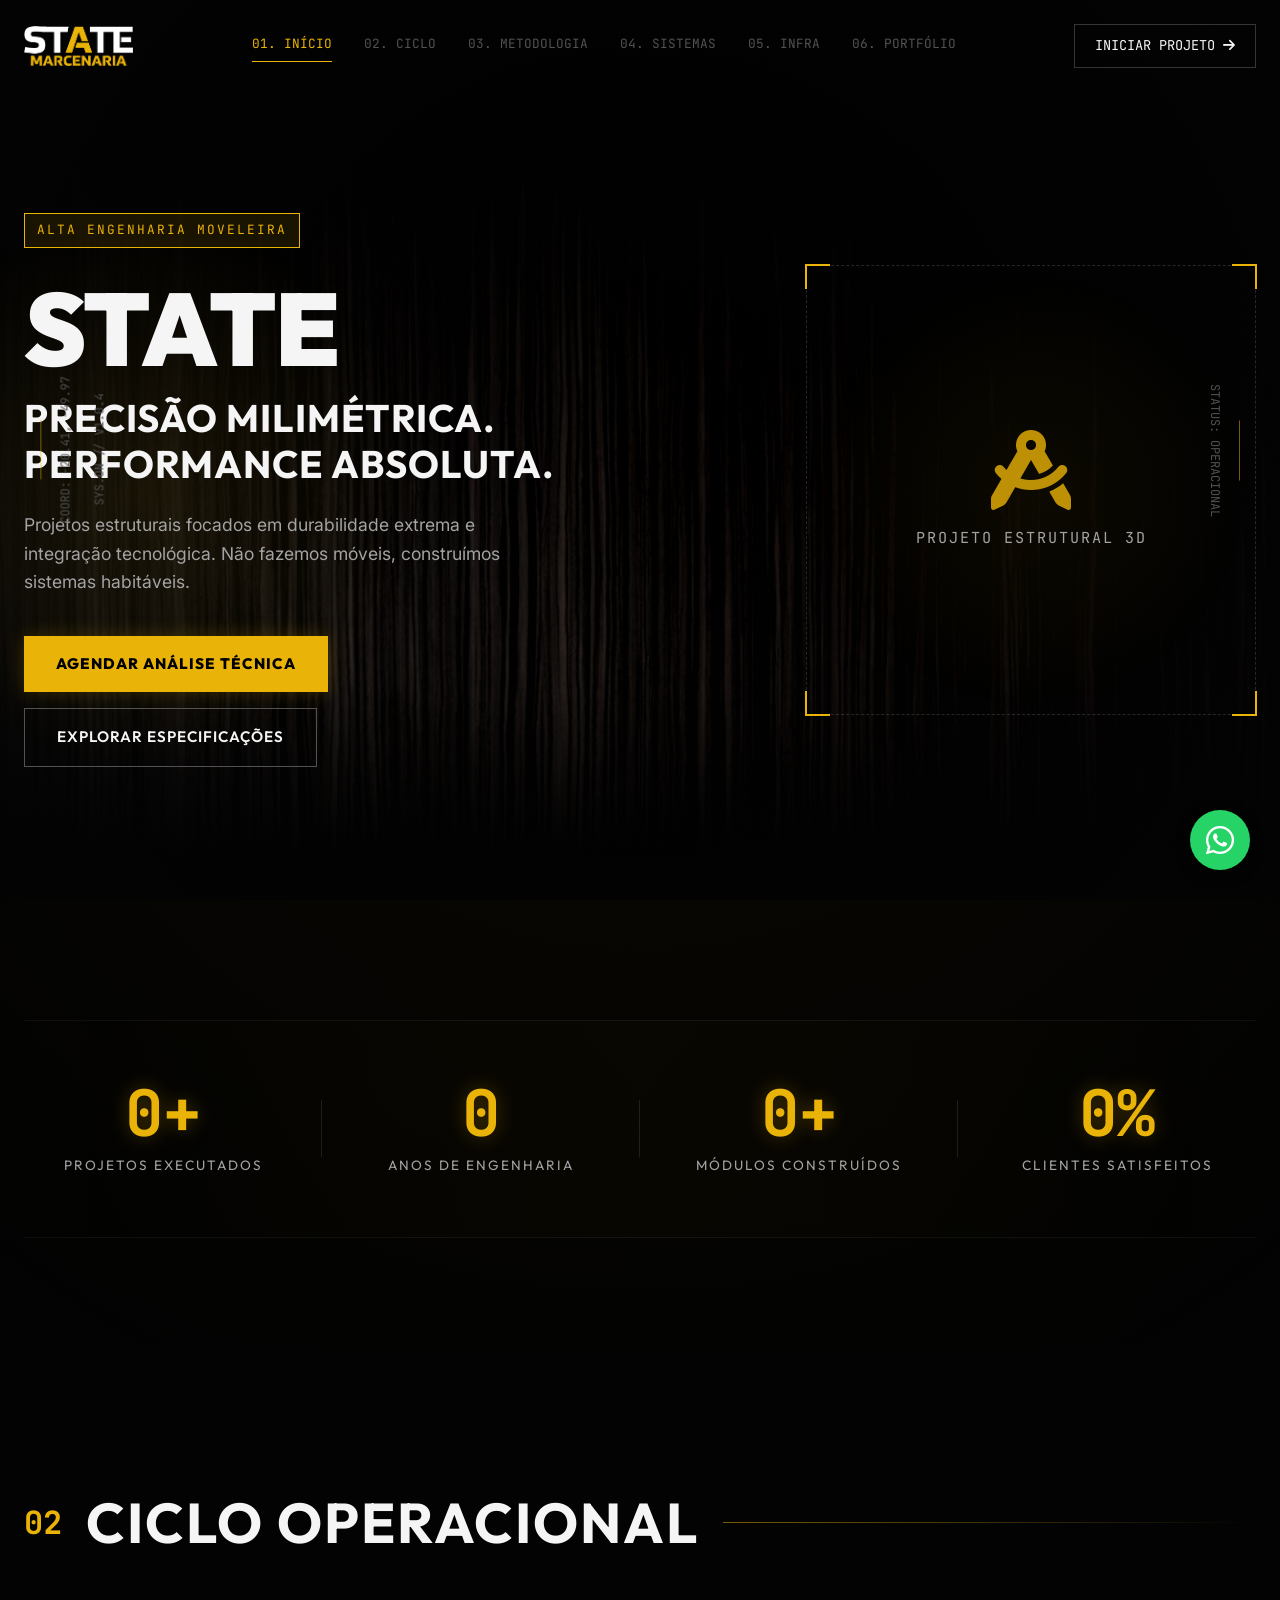
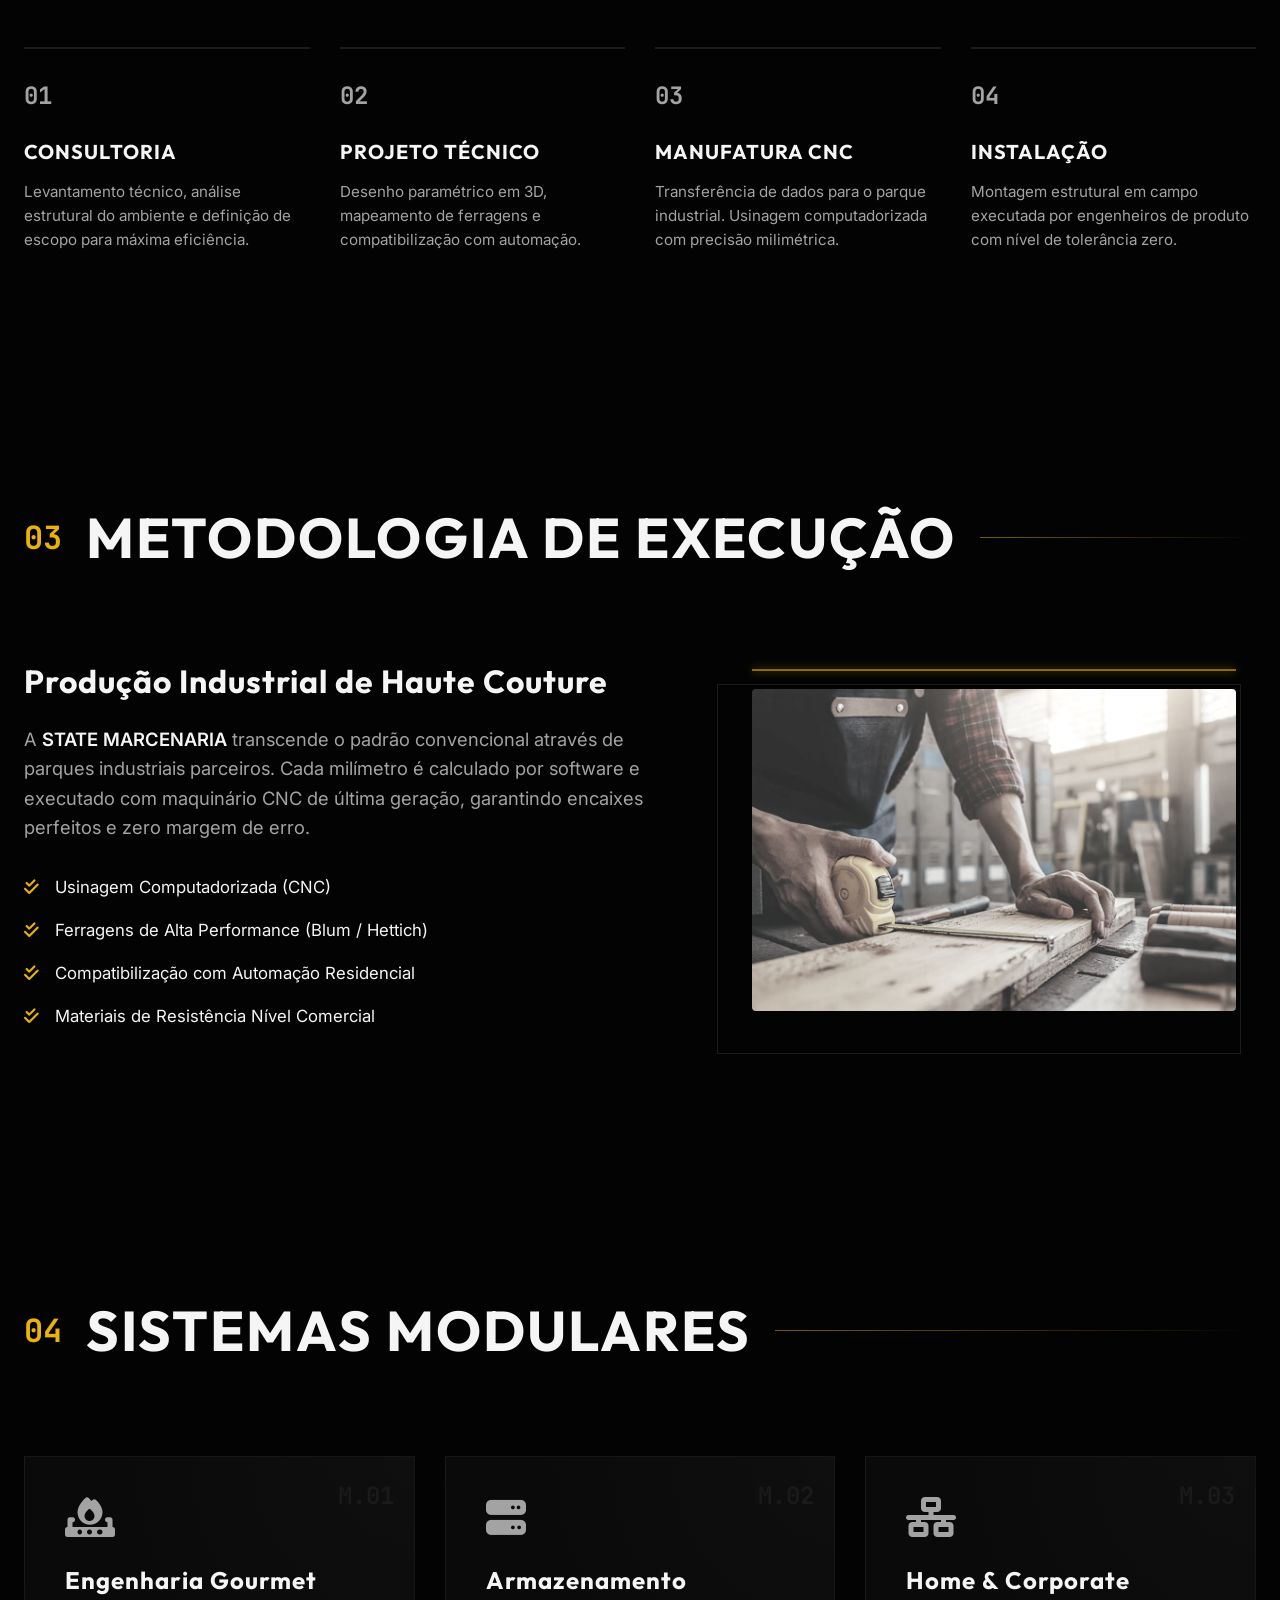
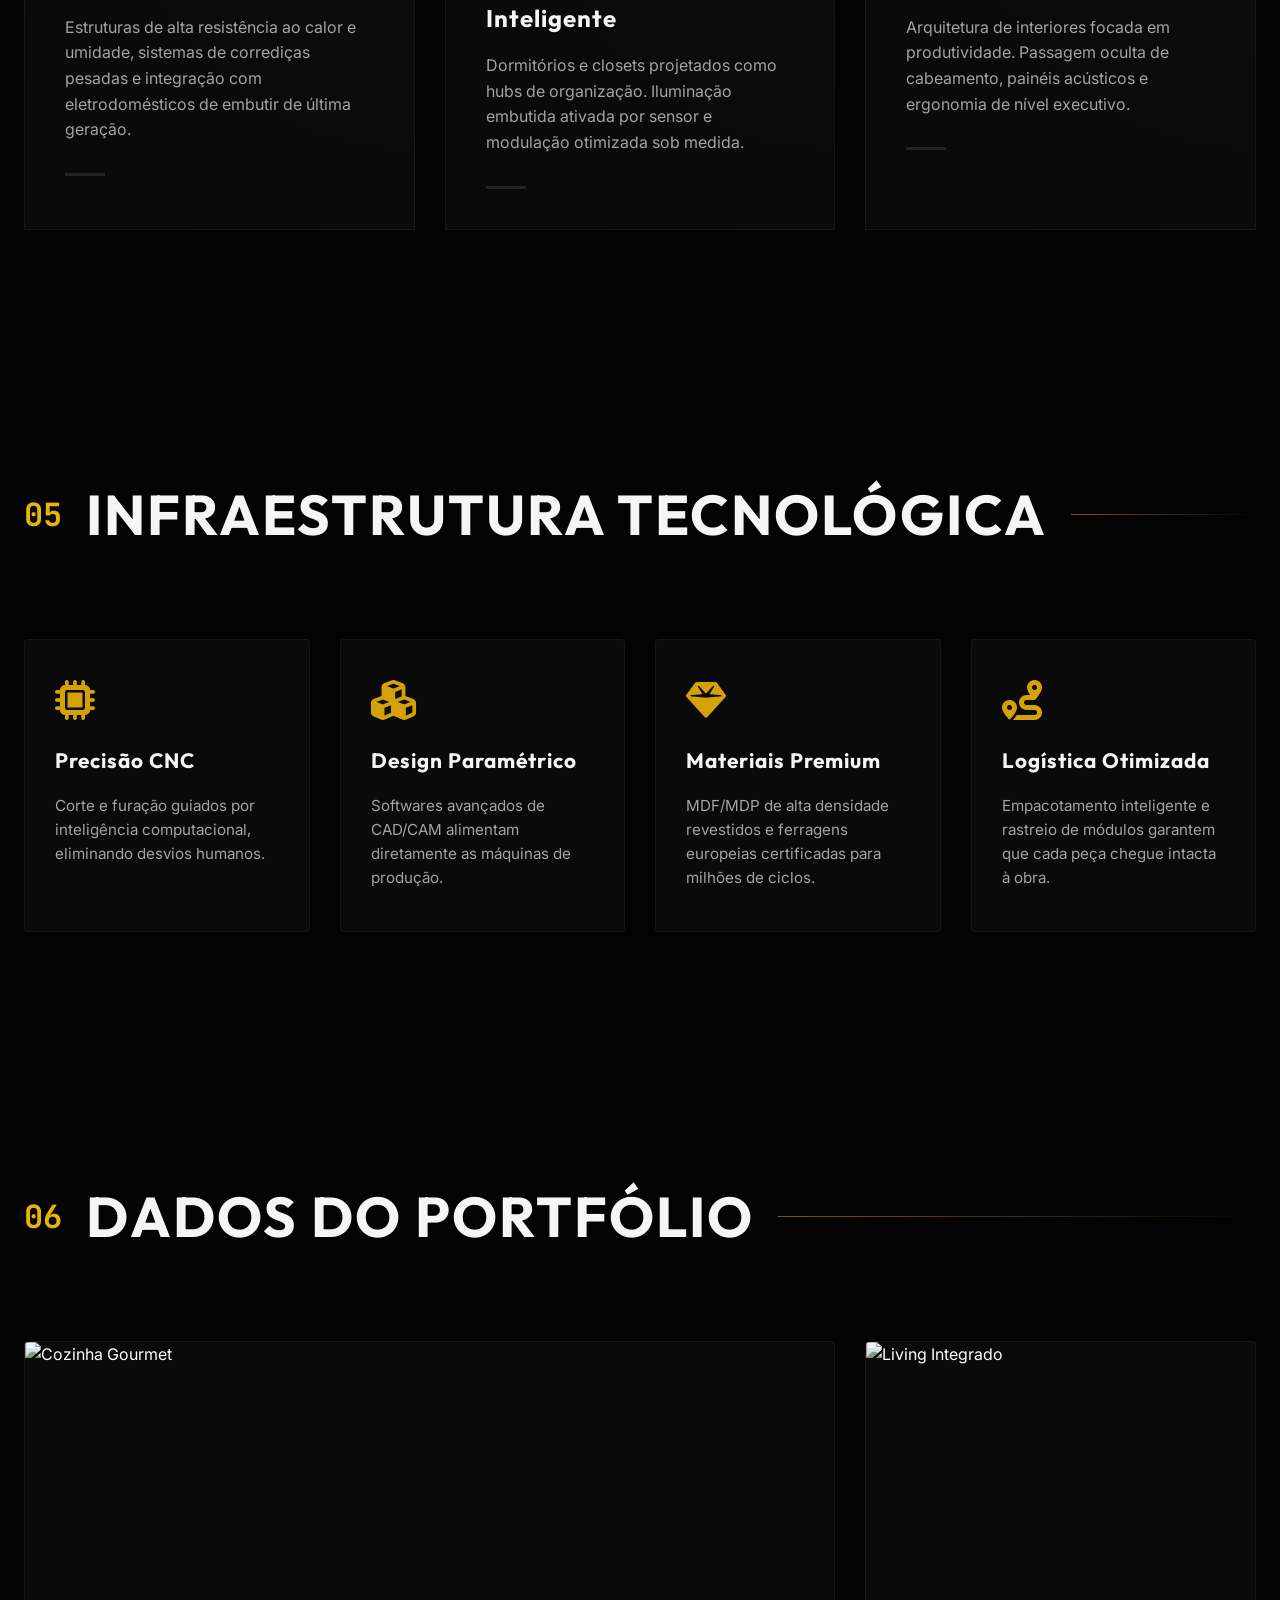
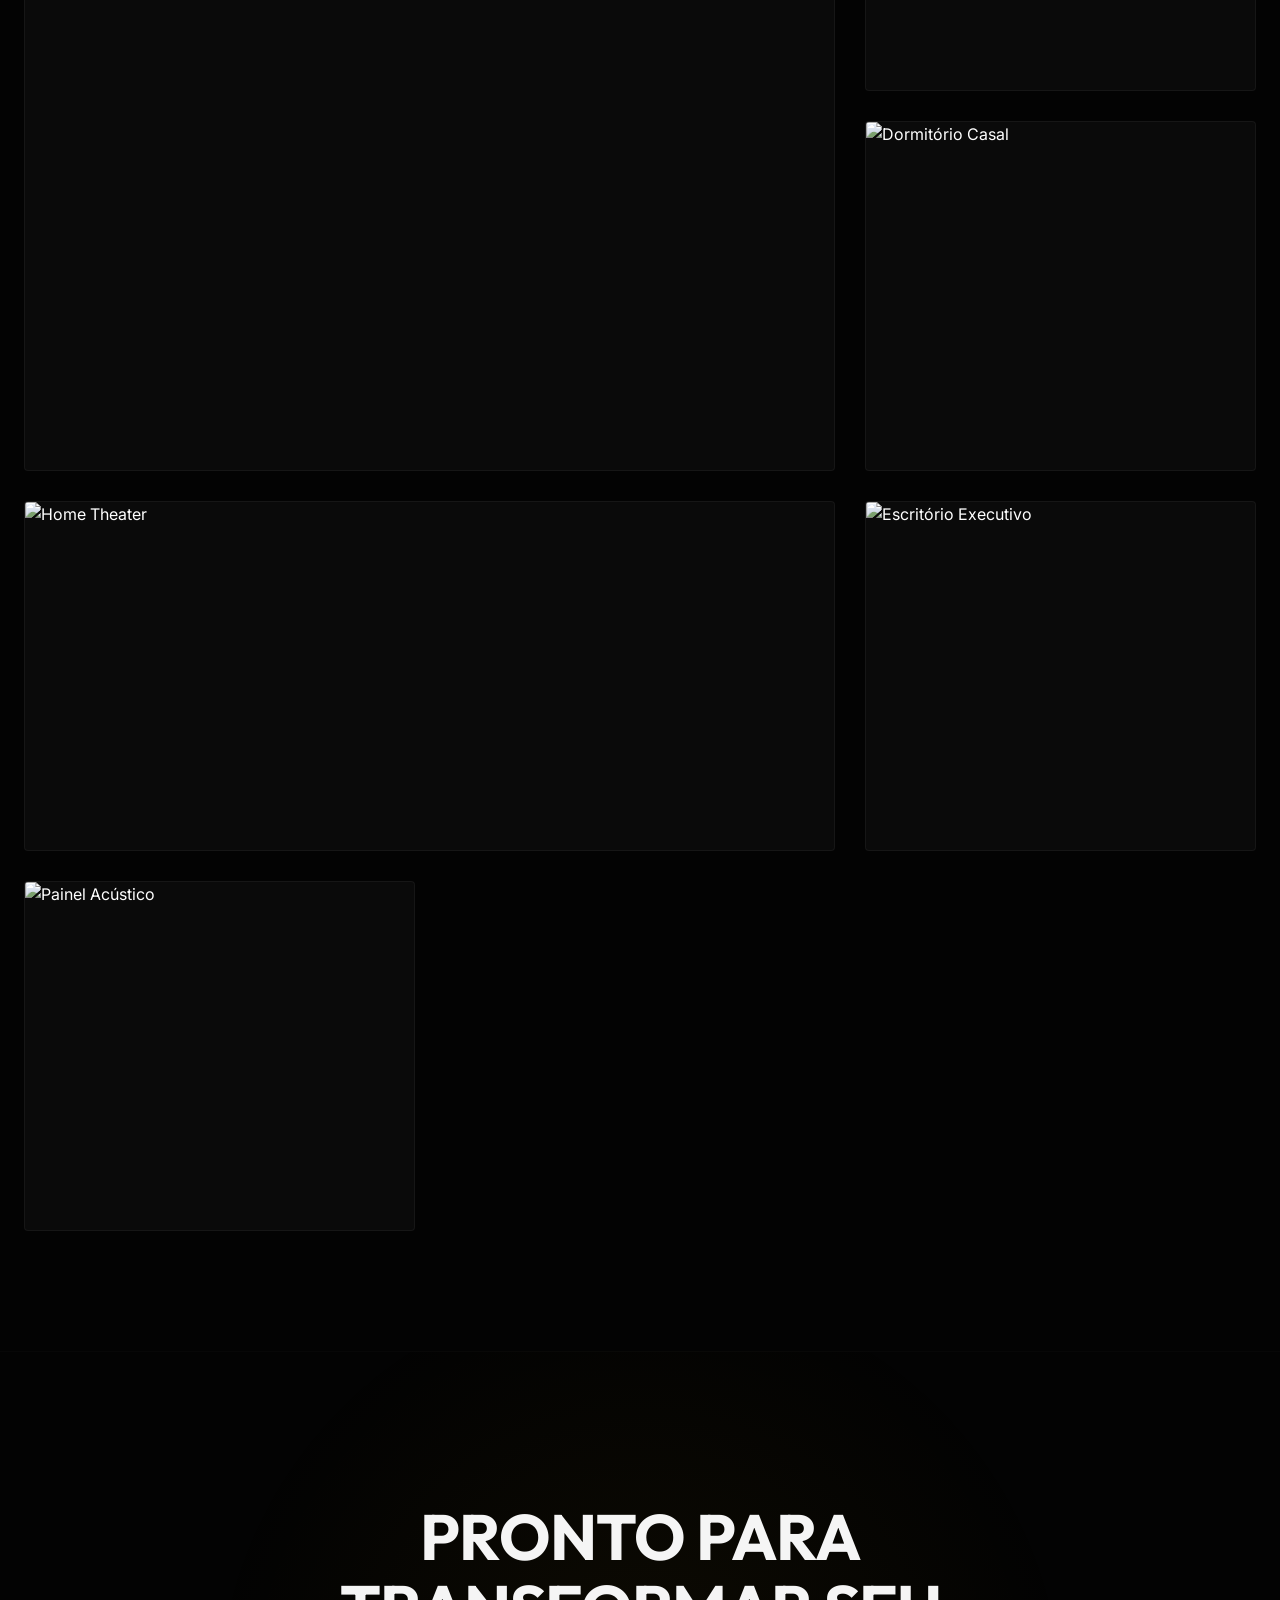
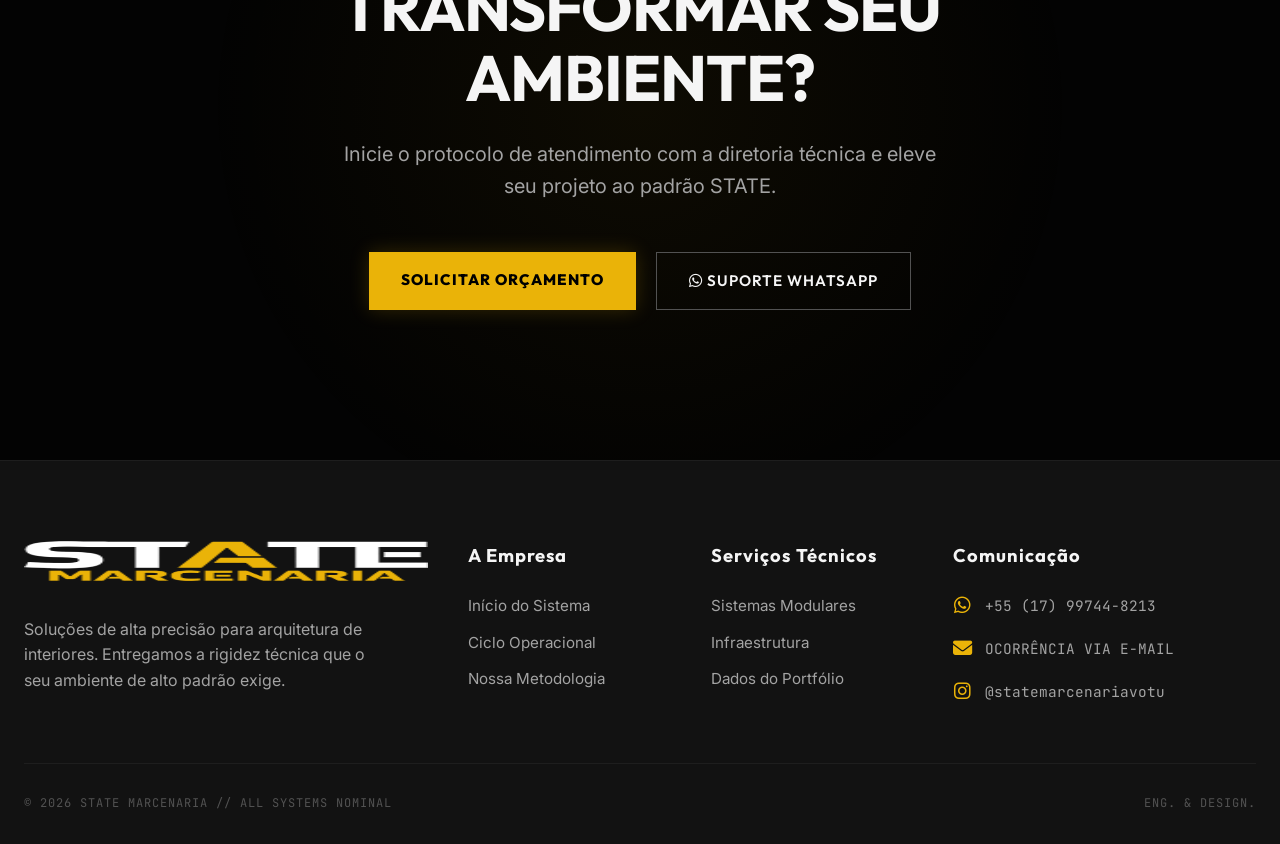
==== commit 0accf064: "style: apply premium visual refinements to UI components (Phase 4)" ====
--- a/index.html
+++ b/index.html
@@ -21,7 +21,7 @@
     <nav class="navbar-modern" id="navbar">
         <div class="container nav-content">
             <a href="#" class="nav-brand">
-                <span class="brand-text">STATE</span><span class="brand-sub">MARCENARIA</span>
+                <img src="imgs/logo-state.png" alt="STATE MARCENARIA" class="nav-logo">
             </a>
             <div class="menu-toggle" id="mobile-menu">
                 <span class="bar"></span>
@@ -30,9 +30,11 @@
             </div>
             <div class="nav-links">
                 <a href="#hero" class="n-link active">01. INÍCIO</a>
-                <a href="#methodology" class="n-link">02. METODOLOGIA</a>
-                <a href="#systems" class="n-link">03. SISTEMAS</a>
-                <a href="#projects" class="n-link">04. PROJETOS</a>
+                <a href="#process" class="n-link">02. CICLO</a>
+                <a href="#methodology" class="n-link">03. METODOLOGIA</a>
+                <a href="#systems" class="n-link">04. SISTEMAS</a>
+                <a href="#technology" class="n-link">05. INFRA</a>
+                <a href="#projects" class="n-link">06. PORTFÓLIO</a>
             </div>
             <div class="nav-action nav-action-desktop">
                 <a href="#" id="consultation-btn" class="btn-tech">INICIAR PROJETO <i class="fa-solid fa-arrow-right"></i></a>
@@ -59,9 +61,9 @@
             </div>
 
             <div class="container hero-content-wrapper">
-                <div class="hero-typography reveal-up">
+                <div class="hero-typography">
                     <div class="tech-badge">ALTA ENGENHARIA MOVELEIRA</div>
-                    <h1 class="glitch-title" data-text="STATE">STATE</h1>
+                    <h1 class="cinematic-title">STATE</h1>
                     <h2 class="sub-title">PRECISÃO MILIMÉTRICA.<br>PERFORMANCE ABSOLUTA.</h2>
                     <p class="hero-desc">Projetos estruturais focados em durabilidade extrema e integração tecnológica. Não fazemos móveis, construímos sistemas habitáveis.</p>
                     
@@ -75,7 +77,7 @@
                     </div>
                 </div>
                 
-                <div class="hero-technical-drawing reveal-right">
+                <div class="hero-technical-drawing">
                     <div class="cad-box">
                         <div class="cad-corner tl"></div>
                         <div class="cad-corner tr"></div>
@@ -90,11 +92,69 @@
             </div>
         </section>
 
+        <!-- Authority Section -->
+        <section id="authority" class="section-authority">
+            <div class="container">
+                <div class="authority-grid">
+                    <div class="auth-stat reveal-up">
+                        <div class="stat-number"><span class="counter" data-target="350">0</span>+</div>
+                        <div class="stat-label">PROJETOS EXECUTADOS</div>
+                    </div>
+                    <div class="auth-stat reveal-up" style="transition-delay: 0.1s;">
+                        <div class="stat-number"><span class="counter" data-target="15">0</span></div>
+                        <div class="stat-label">ANOS DE ENGENHARIA</div>
+                    </div>
+                    <div class="auth-stat reveal-up" style="transition-delay: 0.2s;">
+                        <div class="stat-number"><span class="counter" data-target="1200">0</span>+</div>
+                        <div class="stat-label">MÓDULOS CONSTRUÍDOS</div>
+                    </div>
+                    <div class="auth-stat reveal-up" style="transition-delay: 0.3s;">
+                        <div class="stat-number"><span class="counter" data-target="100">0</span>%</div>
+                        <div class="stat-label">CLIENTES SATISFEITOS</div>
+                    </div>
+                </div>
+            </div>
+        </section>
+
+        <!-- Process Section -->
+        <section id="process" class="section-process">
+            <div class="container">
+                <div class="section-header reveal-up">
+                    <span class="tech-number">02</span>
+                    <h2 class="section-title">CICLO OPERACIONAL</h2>
+                    <div class="header-line"></div>
+                </div>
+
+                <div class="process-timeline">
+                    <div class="process-step reveal-up">
+                        <div class="step-marker">01</div>
+                        <h3 class="step-title">CONSULTORIA</h3>
+                        <p class="step-desc">Levantamento técnico, análise estrutural do ambiente e definição de escopo para máxima eficiência.</p>
+                    </div>
+                    <div class="process-step reveal-up" style="transition-delay: 0.1s;">
+                        <div class="step-marker">02</div>
+                        <h3 class="step-title">PROJETO TÉCNICO</h3>
+                        <p class="step-desc">Desenho paramétrico em 3D, mapeamento de ferragens e compatibilização com automação.</p>
+                    </div>
+                    <div class="process-step reveal-up" style="transition-delay: 0.2s;">
+                        <div class="step-marker">03</div>
+                        <h3 class="step-title">MANUFATURA CNC</h3>
+                        <p class="step-desc">Transferência de dados para o parque industrial. Usinagem computadorizada com precisão milimétrica.</p>
+                    </div>
+                    <div class="process-step reveal-up" style="transition-delay: 0.3s;">
+                        <div class="step-marker">04</div>
+                        <h3 class="step-title">INSTALAÇÃO</h3>
+                        <p class="step-desc">Montagem estrutural em campo executada por engenheiros de produto com nível de tolerância zero.</p>
+                    </div>
+                </div>
+            </div>
+        </section>
+
         <!-- Methodology Section (Quem Somos replaced) -->
         <section id="methodology" class="section-methodology">
             <div class="container">
                 <div class="section-header reveal-up">
-                    <span class="tech-number">02</span>
+                    <span class="tech-number">03</span>
                     <h2 class="section-title">METODOLOGIA DE EXECUÇÃO</h2>
                     <div class="header-line"></div>
                 </div>
@@ -126,7 +186,7 @@
         <section id="systems" class="section-systems">
             <div class="container">
                 <div class="section-header reveal-up">
-                    <span class="tech-number">03</span>
+                    <span class="tech-number">04</span>
                     <h2 class="section-title">SISTEMAS MODULARES</h2>
                     <div class="header-line"></div>
                 </div>
@@ -159,17 +219,65 @@
             </div>
         </section>
 
+        <!-- Technology Section -->
+        <section id="technology" class="section-technology">
+            <div class="container">
+                <div class="section-header reveal-up">
+                    <span class="tech-number">05</span>
+                    <h2 class="section-title">INFRAESTRUTURA TECNOLÓGICA</h2>
+                    <div class="header-line"></div>
+                </div>
+
+                <div class="tech-grid-items">
+                    <div class="tech-card reveal-up">
+                        <i class="fa-solid fa-microchip tech-icon"></i>
+                        <h4>Precisão CNC</h4>
+                        <p>Corte e furação guiados por inteligência computacional, eliminando desvios humanos.</p>
+                    </div>
+                    <div class="tech-card reveal-up" style="transition-delay: 0.1s;">
+                        <i class="fa-solid fa-cubes tech-icon"></i>
+                        <h4>Design Paramétrico</h4>
+                        <p>Softwares avançados de CAD/CAM alimentam diretamente as máquinas de produção.</p>
+                    </div>
+                    <div class="tech-card reveal-up" style="transition-delay: 0.2s;">
+                        <i class="fa-solid fa-gem tech-icon"></i>
+                        <h4>Materiais Premium</h4>
+                        <p>MDF/MDP de alta densidade revestidos e ferragens europeias certificadas para milhões de ciclos.</p>
+                    </div>
+                    <div class="tech-card reveal-up" style="transition-delay: 0.3s;">
+                        <i class="fa-solid fa-route tech-icon"></i>
+                        <h4>Logística Otimizada</h4>
+                        <p>Empacotamento inteligente e rastreio de módulos garantem que cada peça chegue intacta à obra.</p>
+                    </div>
+                </div>
+            </div>
+        </section>
+
         <!-- Projects Section (Galeria replaced) -->
         <section id="projects" class="section-projects">
             <div class="container">
                 <div class="section-header reveal-up">
-                    <span class="tech-number">04</span>
+                    <span class="tech-number">06</span>
                     <h2 class="section-title">DADOS DO PORTFÓLIO</h2>
                     <div class="header-line"></div>
                 </div>
 
                 <div class="projects-grid" id="portfolio-grid">
                     <!-- Javascript will load the masonry grid elements here -->
+                </div>
+            </div>
+        </section>
+
+        <!-- CTA Section -->
+        <section id="cta" class="section-cta">
+            <div class="container cta-container reveal-up">
+                <div class="cta-content">
+                    <h2 class="cta-title">PRONTO PARA TRANSFORMAR SEU AMBIENTE?</h2>
+                    <p class="cta-desc">Inicie o protocolo de atendimento com a diretoria técnica e eleve seu projeto ao padrão STATE.</p>
+                    <div class="cta-actions">
+                        <a href="#" id="cta-consultation-btn" class="btn-solid-yellow">SOLICITAR ORÇAMENTO</a>
+                        <a href="https://wa.me/5517997448213" target="_blank" class="btn-outline-tech"><i class="fa-brands fa-whatsapp"></i> SUPORTE WHATSAPP</a>
+                    </div>
                 </div>
             </div>
         </section>
@@ -179,14 +287,29 @@
     <footer class="tech-footer">
         <div class="container">
             <div class="footer-top">
-                <div class="brand-mark">
-                    <span class="brand-text">STATE</span><span class="brand-sub">MARCENARIA</span>
+                <div class="footer-col brand-mark">
+                    <img src="imgs/logo-state.png" alt="STATE MARCENARIA Logo" class="footer-logo">
                     <p class="footer-desc">Soluções de alta precisão para arquitetura de interiores. Entregamos a rigidez técnica que o seu ambiente de alto padrão exige.</p>
                 </div>
-                <div class="footer-contact">
-                    <a href="https://wa.me/5517997448213" target="_blank" class="contact-link"><i class="fa-brands fa-whatsapp"></i> +55 (17) 99744-8213</a>
-                    <a href="mailto:statemarcenaria@hotmail.com" class="contact-link"><i class="fa-solid fa-envelope"></i> statemarcenaria@hotmail.com</a>
-                    <a href="https://www.instagram.com/statemarcenariavotu/" target="_blank" class="contact-link"><i class="fa-brands fa-instagram"></i> @statemarcenariavotu</a>
+                <div class="footer-col">
+                    <h4 class="footer-heading">A Empresa</h4>
+                    <a href="#hero" class="footer-link">Início do Sistema</a>
+                    <a href="#process" class="footer-link">Ciclo Operacional</a>
+                    <a href="#methodology" class="footer-link">Nossa Metodologia</a>
+                </div>
+                <div class="footer-col">
+                    <h4 class="footer-heading">Serviços Técnicos</h4>
+                    <a href="#systems" class="footer-link">Sistemas Modulares</a>
+                    <a href="#technology" class="footer-link">Infraestrutura</a>
+                    <a href="#projects" class="footer-link">Dados do Portfólio</a>
+                </div>
+                <div class="footer-col">
+                    <h4 class="footer-heading">Comunicação</h4>
+                    <div class="footer-contact">
+                        <a href="https://wa.me/5517997448213" target="_blank" class="contact-link"><i class="fa-brands fa-whatsapp"></i> +55 (17) 99744-8213</a>
+                        <a href="mailto:statemarcenaria@hotmail.com" class="contact-link"><i class="fa-solid fa-envelope"></i> OCORRÊNCIA VIA E-MAIL</a>
+                        <a href="https://www.instagram.com/statemarcenariavotu/" target="_blank" class="contact-link"><i class="fa-brands fa-instagram"></i> @statemarcenariavotu</a>
+                    </div>
                 </div>
             </div>
             <div class="footer-bottom">
--- a/style.css
+++ b/style.css
@@ -56,6 +56,30 @@
     background-size: 40px 40px;
     z-index: -2;
     pointer-events: none;
+    animation: grid-move 20s linear infinite;
+}
+
+@keyframes grid-move {
+    0% { background-position: 0 0; }
+    100% { background-position: 40px 40px; }
+}
+
+body::before {
+    content: '';
+    position: fixed;
+    top: -50%;
+    left: -50%;
+    width: 200vw;
+    height: 200vh;
+    background: radial-gradient(circle at 50% 50%, rgba(234, 179, 8, 0.03), transparent 70%);
+    z-index: -3;
+    animation: pulse-ambient 15s ease-in-out infinite alternate;
+    pointer-events: none;
+}
+
+@keyframes pulse-ambient {
+    0% { transform: scale(1) translate(0, 0); opacity: 0.5; }
+    100% { transform: scale(1.05) translate(2%, 2%); opacity: 1; }
 }
 
 .tech-lines-overlay {
@@ -91,6 +115,7 @@
 h1, h2, h3, h4 {
     font-family: var(--font-head);
     font-weight: 700;
+    letter-spacing: 1px;
 }
 
 a {
@@ -165,6 +190,8 @@
 .btn-tech:hover {
     border-color: rgba(255,255,255,0.5);
     background: rgba(255,255,255,0.05);
+    transform: scale(1.03);
+    box-shadow: 0 0 20px rgba(234, 179, 8, 0.2);
 }
 
 .btn-tech:hover::before {
@@ -192,7 +219,7 @@
 .btn-solid-yellow:hover {
     background-color: #FDE047;
     box-shadow: 0 0 30px rgba(234, 179, 8, 0.4);
-    transform: translateY(-2px);
+    transform: scale(1.03);
 }
 
 .btn-outline-tech {
@@ -214,6 +241,8 @@
 .btn-outline-tech:hover {
     border-color: var(--brand-yellow);
     background: rgba(234, 179, 8, 0.05);
+    transform: scale(1.03);
+    box-shadow: 0 0 20px rgba(234, 179, 8, 0.2);
 }
 
 .w-100 {
@@ -233,10 +262,11 @@
 }
 
 .navbar-modern.scrolled {
-    background: rgba(3, 3, 3, 0.85);
-    backdrop-filter: blur(12px);
-    -webkit-backdrop-filter: blur(12px);
+    background: rgba(3, 3, 3, 0.6);
+    backdrop-filter: blur(16px);
+    -webkit-backdrop-filter: blur(16px);
     border-bottom: 1px solid rgba(255, 255, 255, 0.05);
+    box-shadow: 0 10px 30px rgba(0,0,0,0.5);
     padding: 16px 0;
 }
 
@@ -248,24 +278,12 @@
 
 .nav-brand {
     display: flex;
-    align-items: baseline;
-    white-space: nowrap;
-}
-
-.brand-text {
-    font-family: var(--font-head);
-    font-weight: 900;
-    font-size: 1.5rem;
-    letter-spacing: 2px;
-    color: var(--text-primary);
-}
-
-.brand-sub {
-    font-family: var(--font-head);
-    font-weight: 300;
-    font-size: 1.5rem;
-    color: var(--brand-yellow);
-    margin-left: 5px;
+    align-items: center;
+}
+
+.nav-logo {
+    height: 40px;
+    width: auto;
 }
 
 .nav-links {
@@ -331,6 +349,8 @@
     width: 100%;
     height: 100%;
     z-index: -1;
+    opacity: 0;
+    animation: cin-fade 1.5s cubic-bezier(0.16, 1, 0.3, 1) forwards;
 }
 
 .hero-img {
@@ -396,6 +416,26 @@
     display: flex;
     flex-direction: column;
     align-items: flex-start;
+    position: relative;
+}
+
+.hero-typography::before {
+    content: '';
+    position: absolute;
+    top: 50%;
+    left: 20%;
+    width: 60vw;
+    height: 60vh;
+    background: radial-gradient(circle, rgba(234, 179, 8, 0.08) 0%, transparent 60%);
+    transform: translate(-50%, -50%);
+    z-index: -1;
+    pointer-events: none;
+    animation: pulse-hero-light 10s ease-in-out infinite alternate;
+}
+
+@keyframes pulse-hero-light {
+    0% { opacity: 0.4; transform: translate(-50%, -50%) scale(1); }
+    100% { opacity: 0.8; transform: translate(-45%, -55%) scale(1.1); }
 }
 
 .tech-badge {
@@ -410,56 +450,19 @@
     letter-spacing: 2px;
 }
 
-.glitch-title {
+.cinematic-title {
     font-size: clamp(4rem, 8vw, 7rem);
     font-weight: 900;
     line-height: 1;
-    margin-bottom: 10px;
-    letter-spacing: -2px;
-    color: transparent;
-    -webkit-text-stroke: 1px var(--text-primary);
-    position: relative;
-}
-
-.glitch-title::before, .glitch-title::after {
-    content: attr(data-text);
-    position: absolute;
-    top: 0;
-    left: 0;
-    width: 100%;
-    height: 100%;
-    z-index: -1;
-}
-
-.glitch-title::before {
-    left: 4px;
-    text-shadow: -2px 0 var(--brand-yellow);
-    clip: rect(44px, 450px, 56px, 0);
-    animation: glitch-anim 5s infinite linear alternate-reverse;
-}
-
-.glitch-title::after {
-    left: -4px;
-    text-shadow: -2px 0 #F8FAFC;
-    clip: rect(44px, 450px, 56px, 0);
-    animation: glitch-anim2 5s infinite linear alternate-reverse;
-}
-
-@keyframes glitch-anim {
-  0% { clip: rect(40px, 9999px, 53px, 0); }
-  20% { clip: rect(10px, 9999px, 86px, 0); }
-  40% { clip: rect(62px, 9999px, 90px, 0); }
-  60% { clip: rect(23px, 9999px, 5px, 0); }
-  80% { clip: rect(83px, 9999px, 20px, 0); }
-  100% { clip: rect(59px, 9999px, 63px, 0); }
-}
-@keyframes glitch-anim2 {
-  0% { clip: rect(65px, 9999px, 100px, 0); }
-  20% { clip: rect(3px, 9999px, 4px, 0); }
-  40% { clip: rect(98px, 9999px, 12px, 0); }
-  60% { clip: rect(69px, 9999px, 34px, 0); }
-  80% { clip: rect(24px, 9999px, 55px, 0); }
-  100% { clip: rect(42px, 9999px, 7px, 0); }
+    margin-bottom: 15px;
+    letter-spacing: -1px;
+    color: var(--text-primary);
+    transition: var(--transition-smooth);
+}
+
+.cinematic-title:hover {
+    color: var(--brand-yellow);
+    text-shadow: 0 0 30px rgba(234, 179, 8, 0.4);
 }
 
 .sub-title {
@@ -480,6 +483,25 @@
     display: flex;
     gap: 16px;
     flex-wrap: wrap;
+}
+
+/* Cinematic Hero Keyframes Setup */
+.hero-typography .tech-badge { opacity: 0; animation: cin-up 1s cubic-bezier(0.16, 1, 0.3, 1) forwards 0.2s; }
+.hero-typography .cinematic-title { opacity: 0; animation: cin-up 1s cubic-bezier(0.16, 1, 0.3, 1) forwards 0.4s; }
+.hero-typography .sub-title { opacity: 0; animation: cin-up 1s cubic-bezier(0.16, 1, 0.3, 1) forwards 0.6s; }
+.hero-typography .hero-desc { opacity: 0; animation: cin-up 1s cubic-bezier(0.16, 1, 0.3, 1) forwards 0.8s; }
+.hero-typography .hero-actions { opacity: 0; animation: cin-up 1s cubic-bezier(0.16, 1, 0.3, 1) forwards 1s; }
+.hero-technical-drawing { opacity: 0; animation: cin-up 1s cubic-bezier(0.16, 1, 0.3, 1) forwards 0.7s; }
+.left-data, .right-data { opacity: 0; animation: cin-fade 1s cubic-bezier(0.16, 1, 0.3, 1) forwards 1.2s; }
+
+@keyframes cin-up {
+    0% { opacity: 0; transform: translateY(30px); }
+    100% { opacity: 1; transform: translateY(0); }
+}
+
+@keyframes cin-fade {
+    0% { opacity: 0; }
+    100% { opacity: 1; }
 }
 
 /* Technical CAD Box */
@@ -534,10 +556,140 @@
 }
 
 /* Sections General */
-.section-methodology, .section-systems, .section-projects {
+.section-authority, .section-process, .section-methodology, .section-systems, .section-technology, .section-projects {
     padding: 120px 0;
     position: relative;
     z-index: 5;
+}
+
+/* Authority Section */
+.authority-grid {
+    display: grid;
+    grid-template-columns: repeat(auto-fit, minmax(200px, 1fr));
+    gap: 40px;
+    border-top: 1px solid rgba(255,255,255,0.05);
+    border-bottom: 1px solid rgba(255,255,255,0.05);
+    padding: 60px 0;
+    background: linear-gradient(90deg, transparent 0%, rgba(234, 179, 8, 0.02) 50%, transparent 100%);
+}
+
+.auth-stat {
+    text-align: center;
+    position: relative;
+}
+
+.auth-stat:not(:last-child)::after {
+    content: '';
+    position: absolute;
+    top: 50%;
+    right: -20px;
+    transform: translateY(-50%);
+    height: 60%;
+    width: 1px;
+    background: rgba(255,255,255,0.1);
+}
+
+@media (max-width: 768px) {
+    .auth-stat:not(:last-child)::after { display: none; }
+}
+
+.stat-number {
+    font-family: var(--font-mono);
+    font-size: clamp(2.5rem, 5vw, 4rem);
+    font-weight: 700;
+    color: var(--brand-yellow);
+    line-height: 1;
+    margin-bottom: 10px;
+    text-shadow: 0 0 20px rgba(234, 179, 8, 0.3);
+}
+
+.stat-label {
+    font-family: var(--font-head);
+    font-size: 0.85rem;
+    color: var(--text-secondary);
+    letter-spacing: 2px;
+}
+
+/* Process Section */
+.process-timeline {
+    display: grid;
+    grid-template-columns: repeat(4, 1fr);
+    gap: 30px;
+    position: relative;
+}
+
+@media (max-width: 1024px) {
+    .process-timeline {
+        grid-template-columns: 1fr;
+        gap: 50px;
+    }
+}
+
+.process-step {
+    position: relative;
+    padding-top: 30px;
+    transition: var(--transition-smooth);
+}
+
+/* Connecting Line */
+.process-step::before {
+    content: '';
+    position: absolute;
+    top: 0;
+    left: 0;
+    width: 100%;
+    height: 2px;
+    background: rgba(255,255,255,0.1);
+    transition: var(--transition-smooth);
+}
+
+@media (max-width: 1024px) {
+    .process-step::before {
+        width: 2px;
+        height: 100%;
+        left: 20px;
+        top: 0;
+    }
+    .process-step {
+        padding-top: 0;
+        padding-left: 50px;
+    }
+    .step-marker {
+        position: absolute;
+        top: 0;
+        left: 0;
+    }
+}
+
+.process-step:hover::before {
+    background: var(--brand-yellow);
+    box-shadow: 0 0 10px var(--brand-yellow);
+}
+
+.step-marker {
+    font-family: var(--font-mono);
+    font-size: 1.5rem;
+    color: var(--text-secondary);
+    font-weight: 700;
+    margin-bottom: 20px;
+    transition: var(--transition-smooth);
+}
+
+.process-step:hover .step-marker {
+    color: var(--brand-yellow);
+    transform: translateY(-5px);
+}
+
+.step-title {
+    font-size: 1.25rem;
+    color: var(--text-primary);
+    margin-bottom: 12px;
+}
+
+.step-desc {
+    font-size: 0.95rem;
+    color: var(--text-secondary);
+    line-height: 1.6;
 }
 
 /* Section Header */
@@ -545,7 +697,7 @@
     display: flex;
     align-items: center;
     gap: 24px;
-    margin-bottom: 60px;
+    margin-bottom: 80px;
 }
 
 .tech-number {
@@ -556,8 +708,8 @@
 }
 
 .section-title {
-    font-size: clamp(2rem, 4vw, 3rem);
-    letter-spacing: -1px;
+    font-size: clamp(2.5rem, 5vw, 3.5rem);
+    letter-spacing: 2px;
     color: var(--text-primary);
 }
 
@@ -676,9 +828,9 @@
 
 .sys-card:hover {
     border-color: rgba(234, 179, 8, 0.4);
-    transform: translateY(-5px);
+    transform: translateY(-8px);
     background-color: var(--bg-surface-light);
-    box-shadow: 0 15px 30px rgba(0,0,0,0.5);
+    box-shadow: 0 20px 40px rgba(0,0,0,0.6);
 }
 
 .sys-id {
@@ -727,13 +879,70 @@
     background: var(--brand-yellow);
 }
 
+/* Technology Section */
+.tech-grid-items {
+    display: grid;
+    grid-template-columns: repeat(auto-fit, minmax(260px, 1fr));
+    gap: 30px;
+}
+
+.tech-card {
+    background: var(--bg-surface);
+    border: 1px solid rgba(255,255,255,0.05);
+    padding: 40px 30px;
+    border-radius: 4px;
+    transition: var(--transition-smooth);
+    position: relative;
+    overflow: hidden;
+}
+
+.tech-card::before {
+    content: '';
+    position: absolute;
+    top: 0;
+    left: 0;
+    width: 2px;
+    height: 0;
+    background: var(--brand-yellow);
+    transition: height 0.4s ease;
+}
+
+.tech-card:hover {
+    transform: translateY(-5px);
+    box-shadow: 0 15px 30px rgba(0,0,0,0.5);
+    border-color: rgba(234, 179, 8, 0.2);
+}
+
+.tech-card:hover::before {
+    height: 100%;
+}
+
+.tech-icon {
+    font-size: 2.5rem;
+    color: var(--brand-yellow);
+    margin-bottom: 24px;
+    opacity: 0.9;
+}
+
+.tech-card h4 {
+    font-size: 1.3rem;
+    margin-bottom: 16px;
+    color: var(--text-primary);
+}
+
+.tech-card p {
+    color: var(--text-secondary);
+    font-size: 0.95rem;
+    line-height: 1.6;
+}
+
 /* Projects Grid */
 .projects-grid {
     display: grid;
-    grid-template-columns: repeat(auto-fill, minmax(300px, 1fr));
-    grid-auto-rows: 280px;
+    grid-template-columns: repeat(auto-fill, minmax(350px, 1fr));
+    grid-auto-rows: 350px;
     grid-auto-flow: dense;
-    gap: 20px;
+    gap: 30px;
 }
 
 .gallery-item {
@@ -743,6 +952,12 @@
     background: var(--bg-surface);
     border: 1px solid rgba(255,255,255,0.05);
     border-radius: 4px;
+    transition: var(--transition-smooth);
+}
+
+.gallery-item:hover {
+    border-color: rgba(234, 179, 8, 0.4);
+    box-shadow: 0 10px 30px rgba(0,0,0,0.5);
 }
 
 .gallery-item img {
@@ -750,12 +965,12 @@
     height: 100%;
     object-fit: cover;
     filter: grayscale(60%) contrast(1.1);
-    transition: var(--transition-smooth);
+    transition: all 0.6s cubic-bezier(0.16, 1, 0.3, 1);
 }
 
 .gallery-item:hover img {
     filter: grayscale(0%) contrast(1.1);
-    transform: scale(1.05);
+    transform: scale(1.04);
 }
 
 .gallery-overlay {
@@ -777,17 +992,72 @@
 }
 
 .gallery-overlay h4 {
-    font-size: 1.4rem;
-    color: var(--brand-yellow);
+    font-size: 1.6rem;
+    color: var(--text-primary);
     margin-bottom: 8px;
     text-shadow: 0 2px 4px rgba(0,0,0,0.8);
+    transform: translateY(20px);
+    opacity: 0;
+    transition: all 0.4s cubic-bezier(0.16, 1, 0.3, 1) 0.1s;
 }
 
 .gallery-overlay p {
     font-size: 0.85rem;
-    color: var(--text-primary);
+    color: var(--brand-yellow);
     font-family: var(--font-mono);
-    opacity: 0.8;
+    text-transform: uppercase;
+    letter-spacing: 2px;
+    transform: translateY(20px);
+    opacity: 0;
+    transition: all 0.4s cubic-bezier(0.16, 1, 0.3, 1) 0.2s;
+}
+
+.gallery-item:hover .gallery-overlay h4,
+.gallery-item:hover .gallery-overlay p {
+    transform: translateY(0);
+    opacity: 1;
+}
+
+/* CTA Section */
+.section-cta {
+    padding: 150px 0;
+    position: relative;
+    z-index: 5;
+    background: radial-gradient(circle at center, rgba(234, 179, 8, 0.05) 0%, transparent 60%);
+    border-top: 1px solid rgba(255,255,255,0.02);
+}
+
+.cta-container {
+    display: flex;
+    justify-content: center;
+    text-align: center;
+}
+
+.cta-content {
+    max-width: 800px;
+}
+
+.cta-title {
+    font-size: clamp(2.5rem, 5vw, 4rem);
+    line-height: 1.1;
+    margin-bottom: 24px;
+    letter-spacing: -1px;
+    color: var(--text-primary);
+}
+
+.cta-desc {
+    font-size: 1.25rem;
+    color: var(--text-secondary);
+    margin-bottom: 50px;
+    max-width: 600px;
+    margin-inline: auto;
+}
+
+.cta-actions {
+    display: flex;
+    gap: 20px;
+    justify-content: center;
+    flex-wrap: wrap;
 }
 
 /* Masonry Helpers */
@@ -958,17 +1228,48 @@
 .tech-footer {
     border-top: 1px solid rgba(255,255,255,0.05);
     padding: 80px 0 30px;
-    background: var(--bg-surface);
+    background: var(--bg-surface-light);
     position: relative;
     z-index: 5;
 }
 
 .footer-top {
-    display: flex;
-    justify-content: space-between;
-    flex-wrap: wrap;
-    gap: 50px;
+    display: grid;
+    grid-template-columns: 2fr 1fr 1fr 1.5fr;
+    gap: 40px;
     margin-bottom: 60px;
+}
+
+.footer-col {
+    display: flex;
+    flex-direction: column;
+}
+
+.footer-heading {
+    color: var(--text-primary);
+    margin-bottom: 24px;
+    font-size: 1.15rem;
+    font-family: var(--font-head);
+}
+
+.footer-link {
+    margin-bottom: 12px;
+    color: var(--text-secondary);
+    font-size: 0.95rem;
+    font-family: var(--font-body);
+    transition: var(--transition-smooth);
+    display: inline-block;
+}
+
+.footer-link:hover {
+    color: var(--brand-yellow);
+    transform: translateX(5px);
+}
+
+.footer-logo {
+    height: 40px;
+    width: auto;
+    margin-bottom: 20px;
 }
 
 .brand-mark p {
@@ -1020,19 +1321,19 @@
 /* Scroll Animations */
 .reveal-up {
     opacity: 0;
-    transform: translateY(40px);
+    transform: translateY(20px);
     transition: all 0.8s cubic-bezier(0.16, 1, 0.3, 1);
 }
 
 .reveal-left {
     opacity: 0;
-    transform: translateX(-40px);
+    transform: translateX(-20px);
     transition: all 0.8s cubic-bezier(0.16, 1, 0.3, 1);
 }
 
 .reveal-right {
     opacity: 0;
-    transform: translateX(40px);
+    transform: translateX(20px);
     transition: all 0.8s cubic-bezier(0.16, 1, 0.3, 1);
 }
 
@@ -1043,7 +1344,7 @@
 
 /* Responsive Handling */
 @media (max-width: 1024px) {
-    .methodology-grid {
+    .methodology-grid, .process-timeline {
         grid-template-columns: 1fr;
         gap: 50px;
     }
@@ -1070,7 +1371,8 @@
         top: 100%;
         left: 0;
         width: 100%;
-        background: var(--bg-surface-light);
+        background: rgba(3, 3, 3, 0.95);
+        backdrop-filter: blur(12px);
         padding: 20px;
         gap: 20px;
         border-bottom: 1px solid rgba(255,255,255,0.05);
@@ -1085,7 +1387,7 @@
     }
     
     .section-title {
-        font-size: 2rem;
+        font-size: 2.2rem;
     }
     
     .glitch-title {
@@ -1098,7 +1400,7 @@
     }
     
     .footer-top {
-        flex-direction: column;
+        grid-template-columns: 1fr;
         gap: 40px;
     }
     
@@ -1109,7 +1411,7 @@
         text-align: center;
     }
     
-    .hero-actions {
+    .hero-actions, .cta-actions {
         flex-direction: column;
         width: 100%;
     }
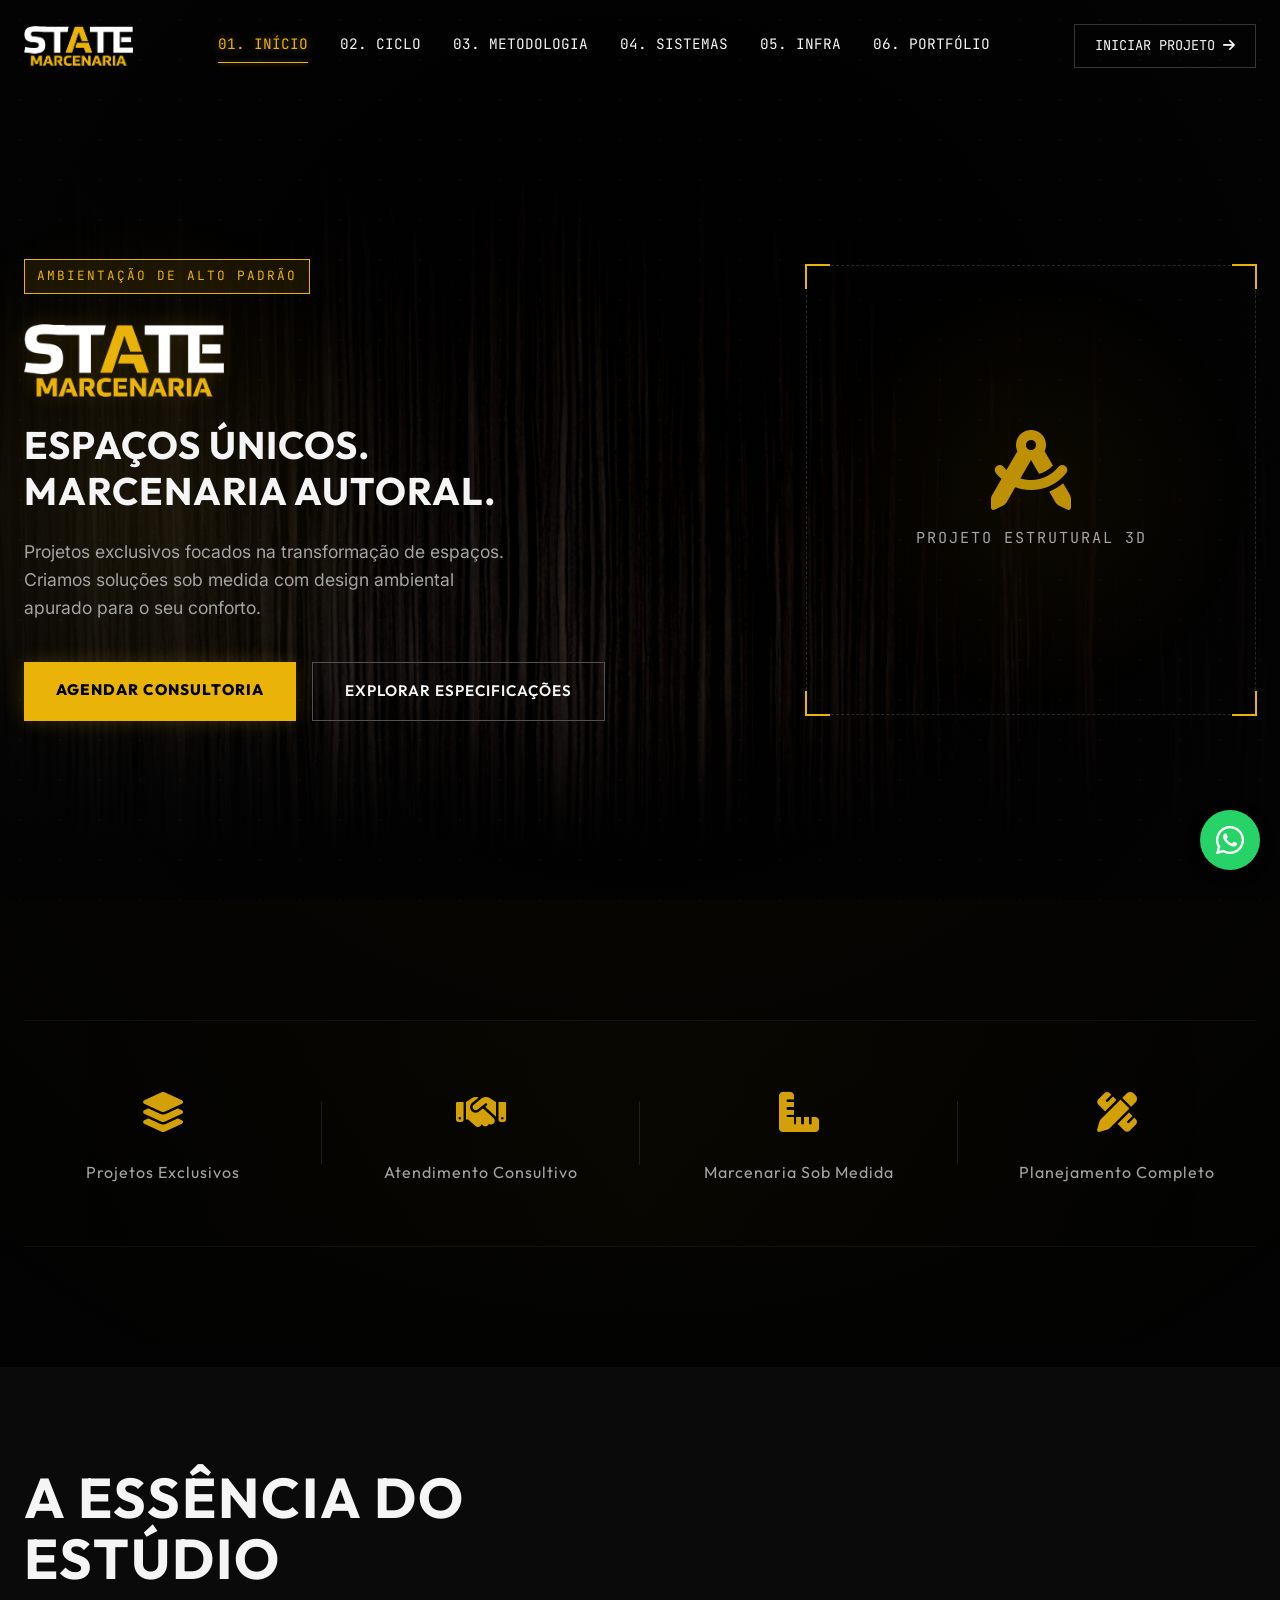
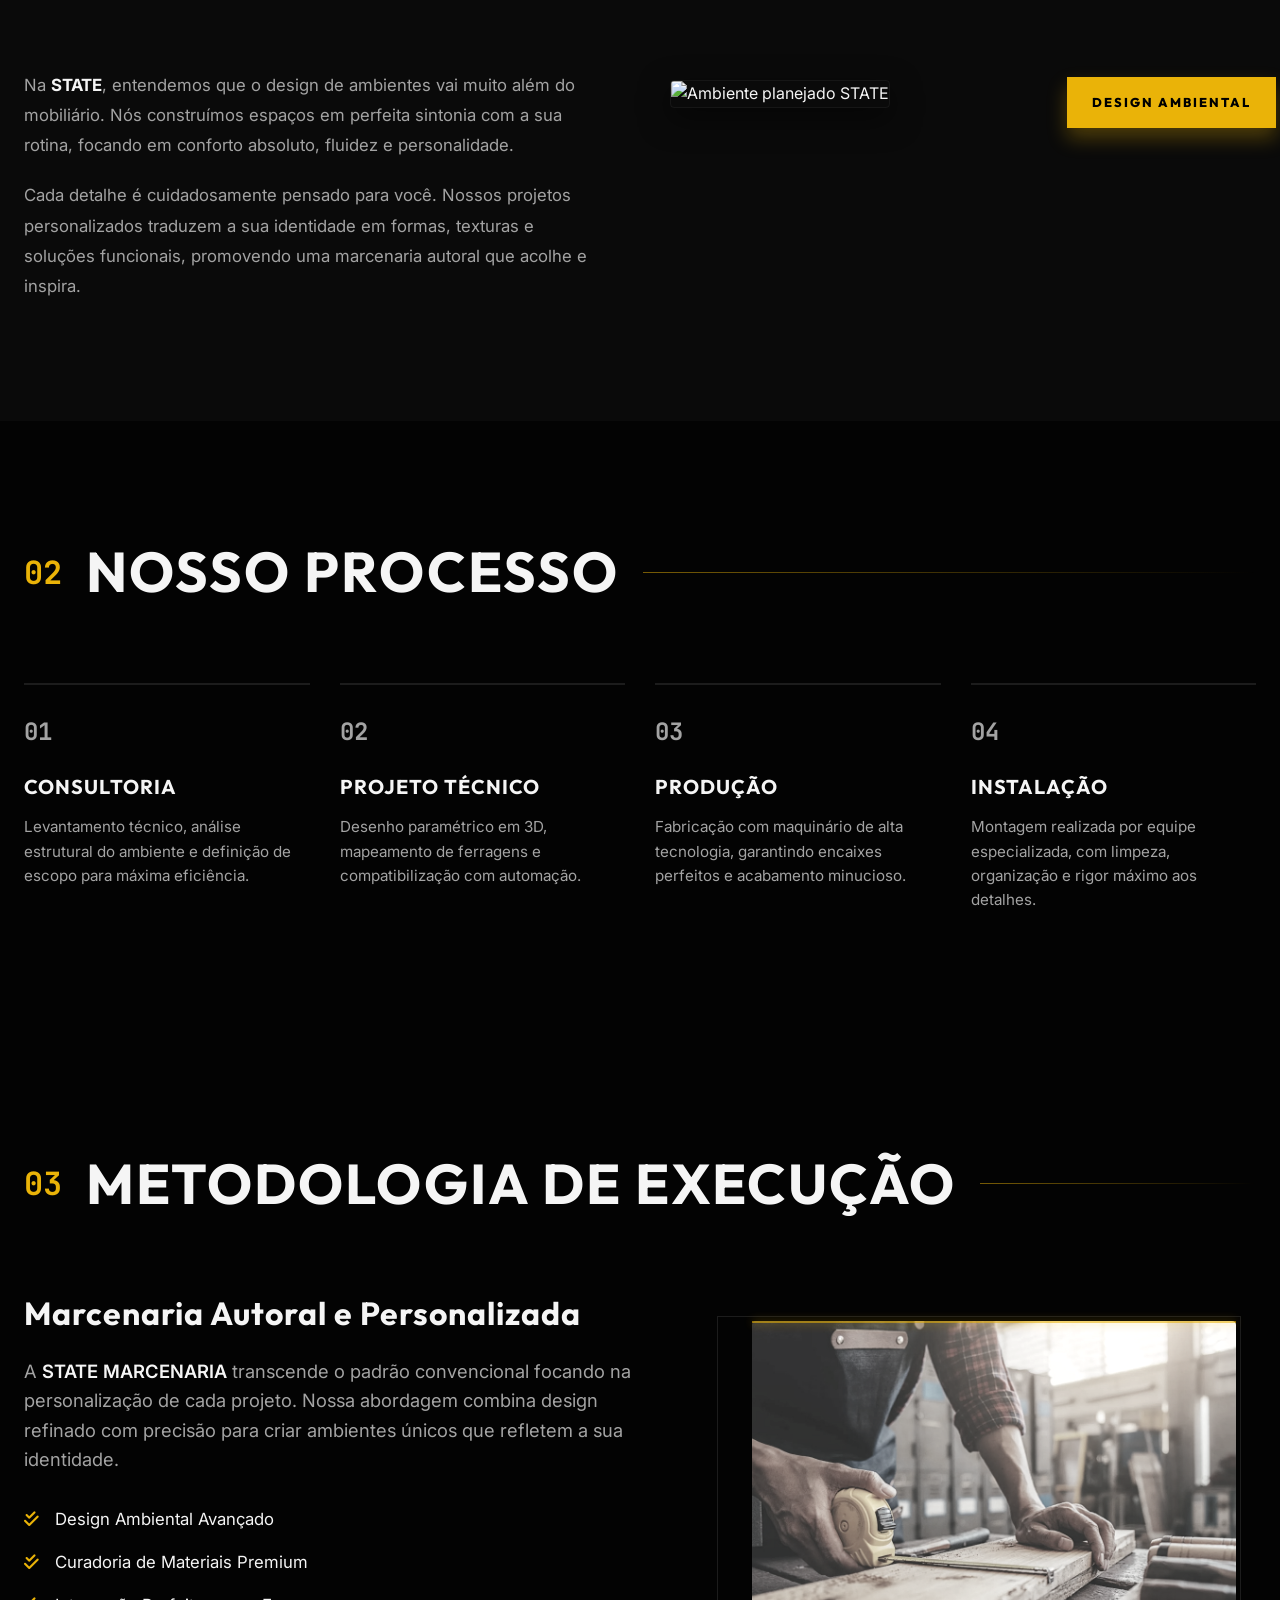
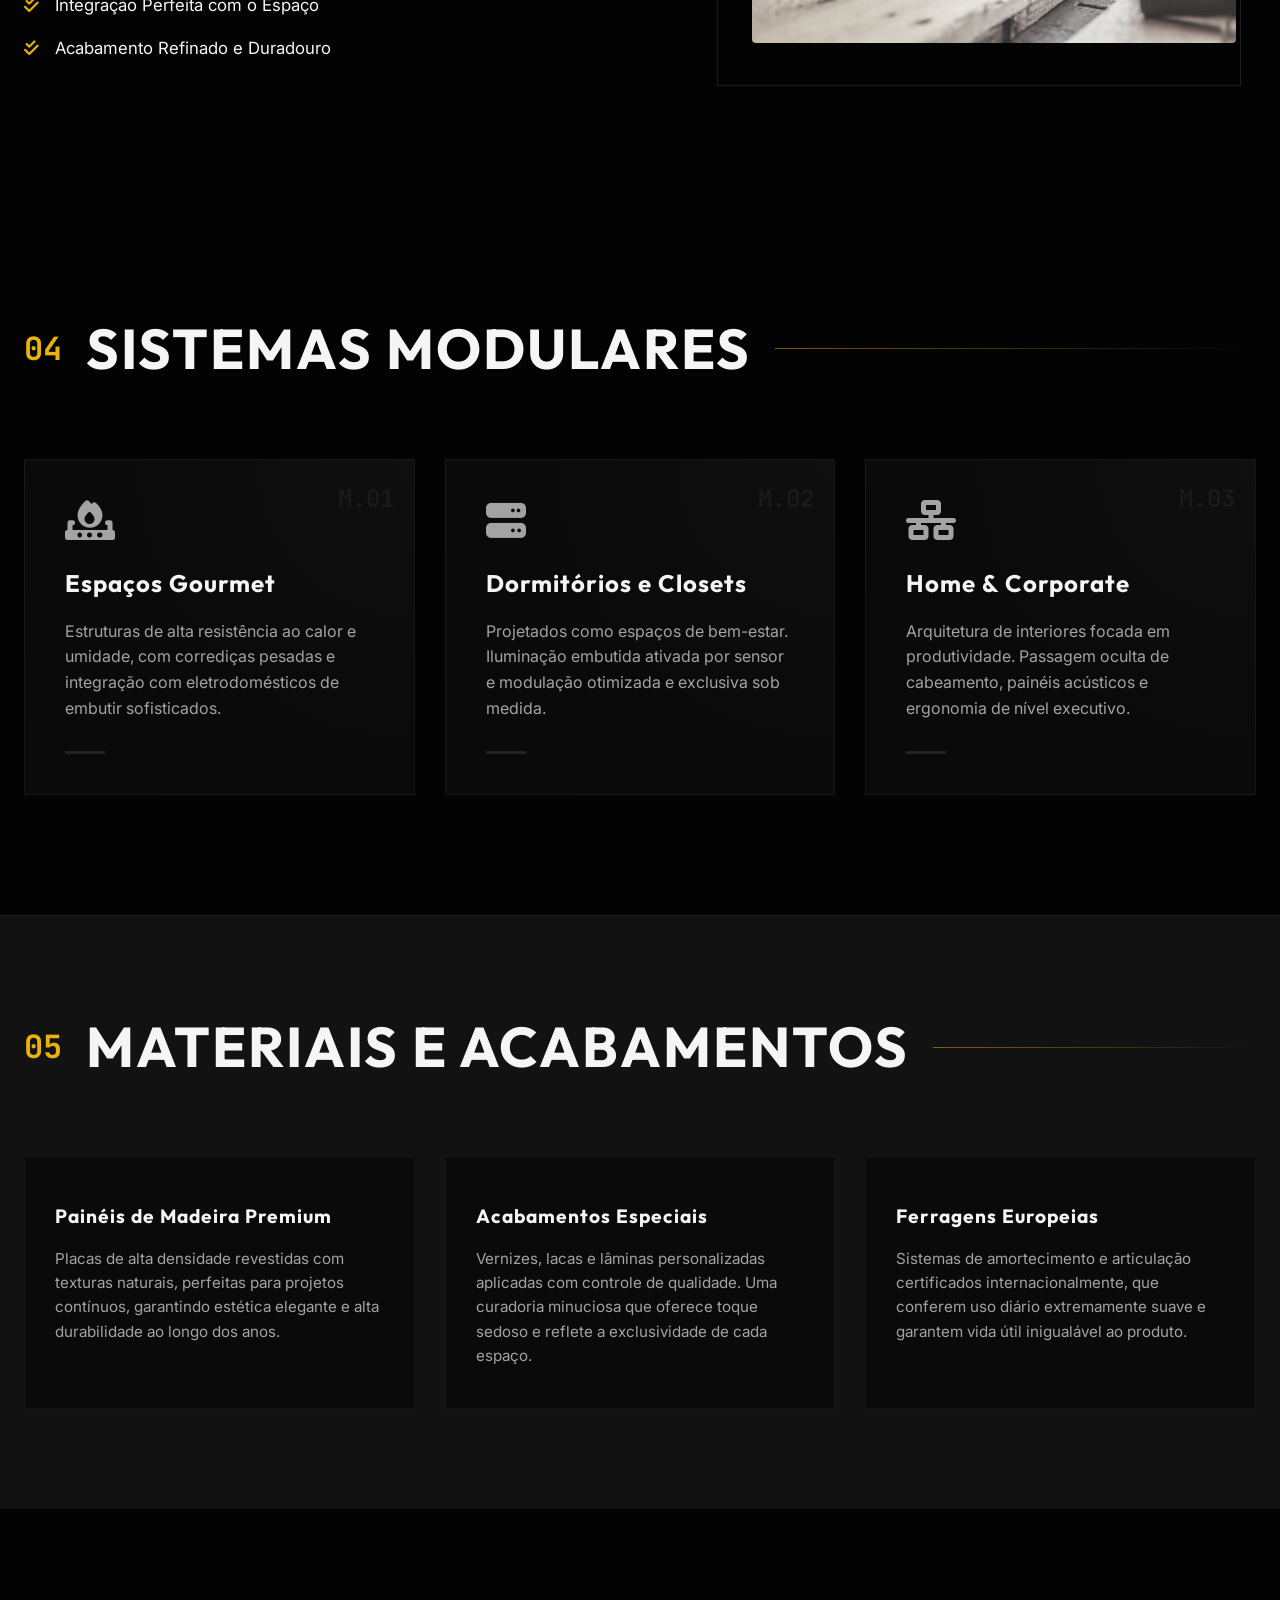
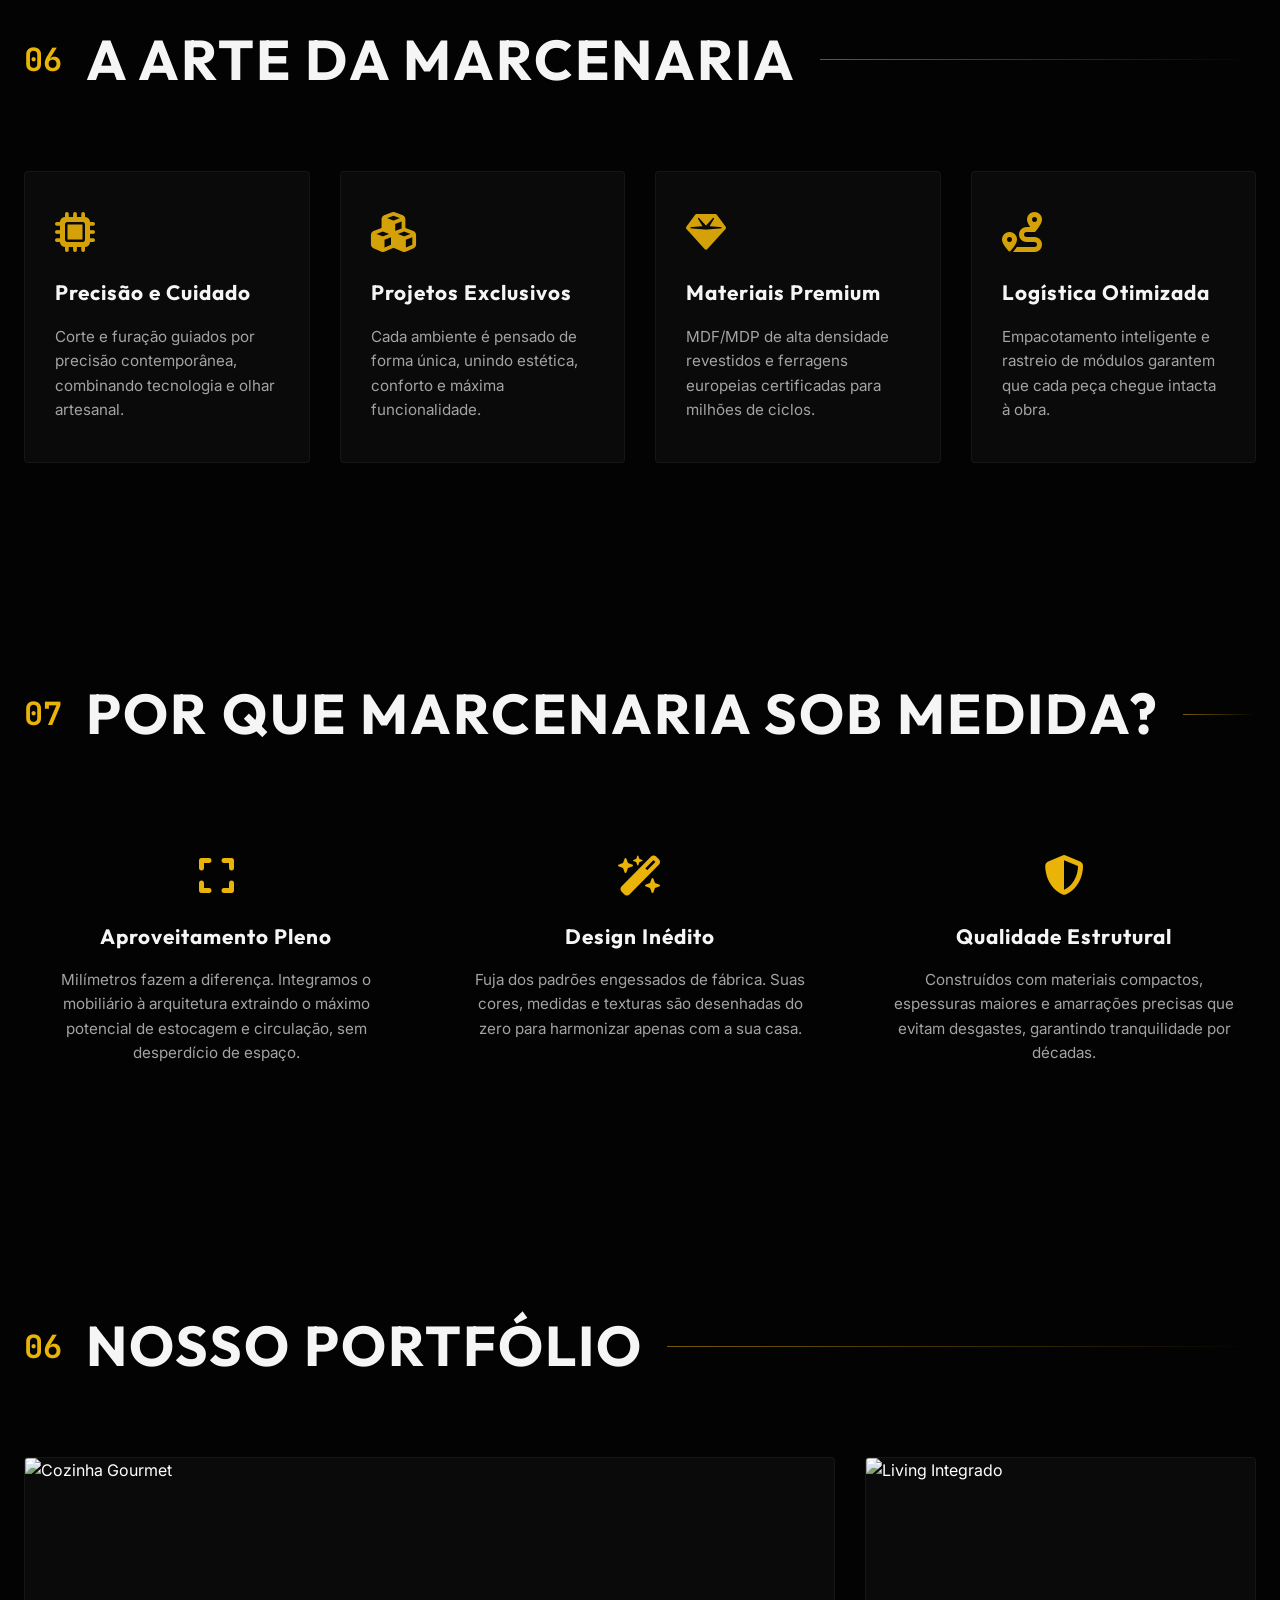
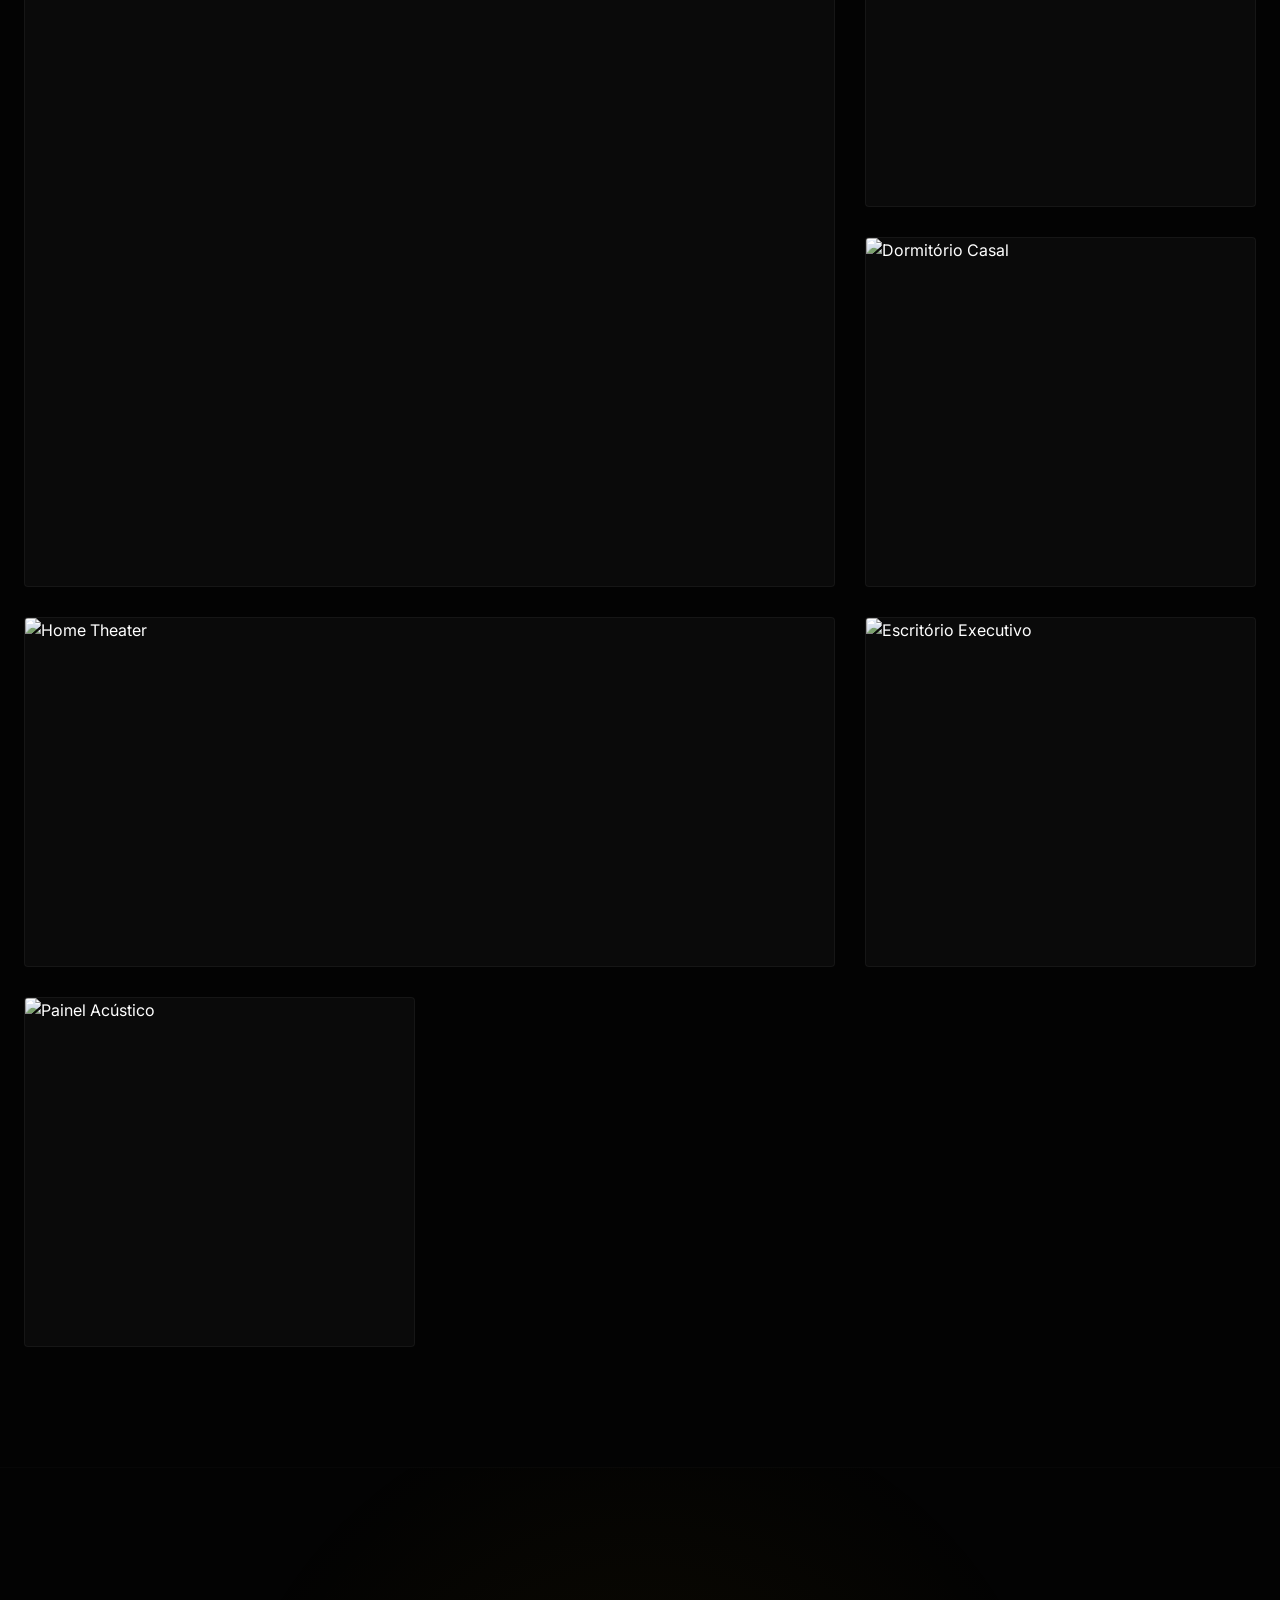
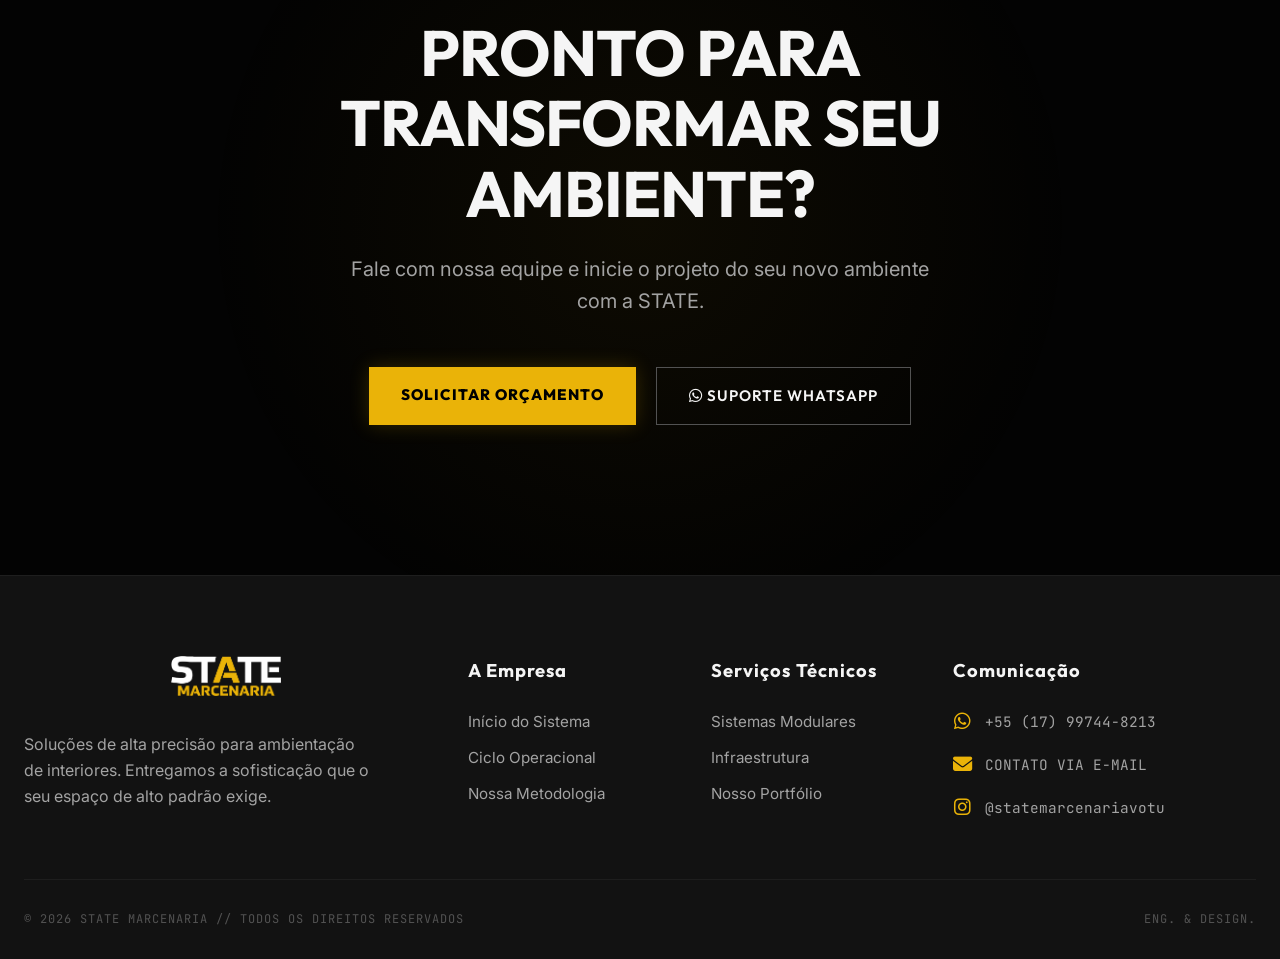
==== commit d47ee3b2: "fix: technical audit, performance, layout, and content stability" ====
--- a/index.html
+++ b/index.html
@@ -50,26 +50,20 @@
                <div class="hero-vignette"></div>
             </div>
             
-            <div class="hero-data left-data">
-                <span class="data-text">SYS.ON // V1.0.4</span>
-                <span class="data-text">COORD: -20.41, -49.97</span>
-                <div class="data-line"></div>
-            </div>
-            <div class="hero-data right-data">
-                <span class="data-text">STATUS: OPERACIONAL</span>
-                <div class="data-line"></div>
-            </div>
+
+
+            <div class="hero-particles"></div>
 
             <div class="container hero-content-wrapper">
                 <div class="hero-typography">
-                    <div class="tech-badge">ALTA ENGENHARIA MOVELEIRA</div>
-                    <h1 class="cinematic-title">STATE</h1>
-                    <h2 class="sub-title">PRECISÃO MILIMÉTRICA.<br>PERFORMANCE ABSOLUTA.</h2>
-                    <p class="hero-desc">Projetos estruturais focados em durabilidade extrema e integração tecnológica. Não fazemos móveis, construímos sistemas habitáveis.</p>
+                    <div class="tech-badge">AMBIENTAÇÃO DE ALTO PADRÃO</div>
+                    <img src="imgs/logo-state.png" alt="STATE MARCENARIA" class="hero-main-logo">
+                    <h2 class="sub-title">ESPAÇOS ÚNICOS.<br>MARCENARIA AUTORAL.</h2>
+                    <p class="hero-desc">Projetos exclusivos focados na transformação de espaços. Criamos soluções sob medida com design ambiental apurado para o seu conforto.</p>
                     
                     <div class="hero-actions">
                         <a href="https://wa.me/5517997448213" target="_blank" class="btn-solid-yellow">
-                            AGENDAR ANÁLISE TÉCNICA
+                            AGENDAR CONSULTORIA
                         </a>
                         <a href="#methodology" class="btn-outline-tech">
                             EXPLORAR ESPECIFICAÇÕES
@@ -97,20 +91,44 @@
             <div class="container">
                 <div class="authority-grid">
                     <div class="auth-stat reveal-up">
-                        <div class="stat-number"><span class="counter" data-target="350">0</span>+</div>
-                        <div class="stat-label">PROJETOS EXECUTADOS</div>
+                        <div class="stat-value"><i class="fa-solid fa-layer-group"></i></div>
+                        <div class="stat-label">Projetos Exclusivos</div>
                     </div>
                     <div class="auth-stat reveal-up" style="transition-delay: 0.1s;">
-                        <div class="stat-number"><span class="counter" data-target="15">0</span></div>
-                        <div class="stat-label">ANOS DE ENGENHARIA</div>
+                        <div class="stat-value"><i class="fa-solid fa-handshake"></i></div>
+                        <div class="stat-label">Atendimento Consultivo</div>
                     </div>
                     <div class="auth-stat reveal-up" style="transition-delay: 0.2s;">
-                        <div class="stat-number"><span class="counter" data-target="1200">0</span>+</div>
-                        <div class="stat-label">MÓDULOS CONSTRUÍDOS</div>
+                        <div class="stat-value"><i class="fa-solid fa-ruler-combined"></i></div>
+                        <div class="stat-label">Marcenaria Sob Medida</div>
                     </div>
                     <div class="auth-stat reveal-up" style="transition-delay: 0.3s;">
-                        <div class="stat-number"><span class="counter" data-target="100">0</span>%</div>
-                        <div class="stat-label">CLIENTES SATISFEITOS</div>
+                        <div class="stat-value"><i class="fa-solid fa-pen-ruler"></i></div>
+                        <div class="stat-label">Planejamento Completo</div>
+                    </div>
+                </div>
+            </div>
+        </section>
+
+        <!-- About Section -->
+        <section id="about" class="section-about">
+            <div class="container">
+                <div class="about-grid">
+                    <div class="about-text reveal-left">
+                        <div class="section-header">
+                            <h2 class="section-title">A ESSÊNCIA DO ESTÚDIO</h2>
+                            <div class="header-line"></div>
+                        </div>
+                        <p class="about-desc">
+                            Na <strong>STATE</strong>, entendemos que o design de ambientes vai muito além do mobiliário. Nós construímos espaços em perfeita sintonia com a sua rotina, focando em conforto absoluto, fluidez e personalidade.
+                        </p>
+                        <p class="about-desc">
+                            Cada detalhe é cuidadosamente pensado para você. Nossos projetos personalizados traduzem a sua identidade em formas, texturas e soluções funcionais, promovendo uma marcenaria autoral que acolhe e inspira.
+                        </p>
+                    </div>
+                    <div class="about-image reveal-right">
+                        <img src="https://images.unsplash.com/photo-1600585154340-be6161a56a0c?q=80&w=800&auto=format&fit=crop" alt="Ambiente planejado STATE" class="img-fluid styled-img">
+                        <div class="floating-badge">DESIGN AMBIENTAL</div>
                     </div>
                 </div>
             </div>
@@ -121,7 +139,7 @@
             <div class="container">
                 <div class="section-header reveal-up">
                     <span class="tech-number">02</span>
-                    <h2 class="section-title">CICLO OPERACIONAL</h2>
+                    <h2 class="section-title">NOSSO PROCESSO</h2>
                     <div class="header-line"></div>
                 </div>
 
@@ -138,13 +156,13 @@
                     </div>
                     <div class="process-step reveal-up" style="transition-delay: 0.2s;">
                         <div class="step-marker">03</div>
-                        <h3 class="step-title">MANUFATURA CNC</h3>
-                        <p class="step-desc">Transferência de dados para o parque industrial. Usinagem computadorizada com precisão milimétrica.</p>
+                        <h3 class="step-title">PRODUÇÃO</h3>
+                        <p class="step-desc">Fabricação com maquinário de alta tecnologia, garantindo encaixes perfeitos e acabamento minucioso.</p>
                     </div>
                     <div class="process-step reveal-up" style="transition-delay: 0.3s;">
                         <div class="step-marker">04</div>
                         <h3 class="step-title">INSTALAÇÃO</h3>
-                        <p class="step-desc">Montagem estrutural em campo executada por engenheiros de produto com nível de tolerância zero.</p>
+                        <p class="step-desc">Montagem realizada por equipe especializada, com limpeza, organização e rigor máximo aos detalhes.</p>
                     </div>
                 </div>
             </div>
@@ -161,14 +179,14 @@
 
                 <div class="methodology-grid">
                     <div class="method-content reveal-left">
-                        <h3 class="method-heading">Produção Industrial de Haute Couture</h3>
-                        <p class="method-text">A <strong>STATE MARCENARIA</strong> transcende o padrão convencional através de parques industriais parceiros. Cada milímetro é calculado por software e executado com maquinário CNC de última geração, garantindo encaixes perfeitos e zero margem de erro.</p>
+                        <h3 class="method-heading">Marcenaria Autoral e Personalizada</h3>
+                        <p class="method-text">A <strong>STATE MARCENARIA</strong> transcende o padrão convencional focando na personalização de cada projeto. Nossa abordagem combina design refinado com precisão para criar ambientes únicos que refletem a sua identidade.</p>
                         
                         <ul class="tech-list">
-                            <li><i class="fa-solid fa-check-double"></i> <span>Usinagem Computadorizada (CNC)</span></li>
-                            <li><i class="fa-solid fa-check-double"></i> <span>Ferragens de Alta Performance (Blum / Hettich)</span></li>
-                            <li><i class="fa-solid fa-check-double"></i> <span>Compatibilização com Automação Residencial</span></li>
-                            <li><i class="fa-solid fa-check-double"></i> <span>Materiais de Resistência Nível Comercial</span></li>
+                            <li><i class="fa-solid fa-check-double"></i> <span>Design Ambiental Avançado</span></li>
+                            <li><i class="fa-solid fa-check-double"></i> <span>Curadoria de Materiais Premium</span></li>
+                            <li><i class="fa-solid fa-check-double"></i> <span>Integração Perfeita com o Espaço</span></li>
+                            <li><i class="fa-solid fa-check-double"></i> <span>Acabamento Refinado e Duradouro</span></li>
                         </ul>
                     </div>
                     <div class="method-visual reveal-right">
@@ -195,16 +213,16 @@
                     <div class="sys-card reveal-up">
                         <div class="sys-id">M.01</div>
                         <i class="fa-solid fa-fire-burner sys-icon"></i>
-                        <h3>Engenharia Gourmet</h3>
-                        <p>Estruturas de alta resistência ao calor e umidade, sistemas de corrediças pesadas e integração com eletrodomésticos de embutir de última geração.</p>
+                        <h3>Espaços Gourmet</h3>
+                        <p>Estruturas de alta resistência ao calor e umidade, com corrediças pesadas e integração com eletrodomésticos de embutir sofisticados.</p>
                         <div class="sys-bar"></div>
                     </div>
                     
                     <div class="sys-card reveal-up" style="transition-delay: 0.1s;">
                         <div class="sys-id">M.02</div>
                         <i class="fa-solid fa-server sys-icon"></i>
-                        <h3>Armazenamento Inteligente</h3>
-                        <p>Dormitórios e closets projetados como hubs de organização. Iluminação embutida ativada por sensor e modulação otimizada sob medida.</p>
+                        <h3>Dormitórios e Closets</h3>
+                        <p>Projetados como espaços de bem-estar. Iluminação embutida ativada por sensor e modulação otimizada e exclusiva sob medida.</p>
                         <div class="sys-bar"></div>
                     </div>
 
@@ -219,25 +237,51 @@
             </div>
         </section>
 
+        <!-- Materials Section -->
+        <section id="materials" class="section-materials">
+            <div class="container">
+                <div class="section-header reveal-up">
+                    <span class="tech-number">05</span>
+                    <h2 class="section-title">MATERIAIS E ACABAMENTOS</h2>
+                    <div class="header-line"></div>
+                </div>
+
+                <div class="materials-flex">
+                    <div class="material-block reveal-left">
+                        <h4>Painéis de Madeira Premium</h4>
+                        <p>Placas de alta densidade revestidas com texturas naturais, perfeitas para projetos contínuos, garantindo estética elegante e alta durabilidade ao longo dos anos.</p>
+                    </div>
+                    <div class="material-block reveal-up" style="transition-delay: 0.1s;">
+                        <h4>Acabamentos Especiais</h4>
+                        <p>Vernizes, lacas e lâminas personalizadas aplicadas com controle de qualidade. Uma curadoria minuciosa que oferece toque sedoso e reflete a exclusividade de cada espaço.</p>
+                    </div>
+                    <div class="material-block reveal-right" style="transition-delay: 0.2s;">
+                        <h4>Ferragens Europeias</h4>
+                        <p>Sistemas de amortecimento e articulação certificados internacionalmente, que conferem uso diário extremamente suave e garantem vida útil inigualável ao produto.</p>
+                    </div>
+                </div>
+            </div>
+        </section>
+
         <!-- Technology Section -->
         <section id="technology" class="section-technology">
             <div class="container">
                 <div class="section-header reveal-up">
-                    <span class="tech-number">05</span>
-                    <h2 class="section-title">INFRAESTRUTURA TECNOLÓGICA</h2>
+                    <span class="tech-number">06</span>
+                    <h2 class="section-title">A ARTE DA MARCENARIA</h2>
                     <div class="header-line"></div>
                 </div>
 
                 <div class="tech-grid-items">
                     <div class="tech-card reveal-up">
                         <i class="fa-solid fa-microchip tech-icon"></i>
-                        <h4>Precisão CNC</h4>
-                        <p>Corte e furação guiados por inteligência computacional, eliminando desvios humanos.</p>
+                        <h4>Precisão e Cuidado</h4>
+                        <p>Corte e furação guiados por precisão contemporânea, combinando tecnologia e olhar artesanal.</p>
                     </div>
                     <div class="tech-card reveal-up" style="transition-delay: 0.1s;">
                         <i class="fa-solid fa-cubes tech-icon"></i>
-                        <h4>Design Paramétrico</h4>
-                        <p>Softwares avançados de CAD/CAM alimentam diretamente as máquinas de produção.</p>
+                        <h4>Projetos Exclusivos</h4>
+                        <p>Cada ambiente é pensado de forma única, unindo estética, conforto e máxima funcionalidade.</p>
                     </div>
                     <div class="tech-card reveal-up" style="transition-delay: 0.2s;">
                         <i class="fa-solid fa-gem tech-icon"></i>
@@ -253,12 +297,41 @@
             </div>
         </section>
 
+        <!-- Why Custom Section -->
+        <section id="why-custom" class="section-why-custom">
+            <div class="container">
+                <div class="section-header reveal-up">
+                    <span class="tech-number">07</span>
+                    <h2 class="section-title">POR QUE MARCENARIA SOB MEDIDA?</h2>
+                    <div class="header-line"></div>
+                </div>
+
+                <div class="why-custom-grid">
+                    <div class="reason-card reveal-up">
+                        <i class="fa-solid fa-expand reason-icon"></i>
+                        <h4>Aproveitamento Pleno</h4>
+                        <p>Milímetros fazem a diferença. Integramos o mobiliário à arquitetura extraindo o máximo potencial de estocagem e circulação, sem desperdício de espaço.</p>
+                    </div>
+                    <div class="reason-card reveal-up" style="transition-delay: 0.1s;">
+                        <i class="fa-solid fa-wand-magic-sparkles reason-icon"></i>
+                        <h4>Design Inédito</h4>
+                        <p>Fuja dos padrões engessados de fábrica. Suas cores, medidas e texturas são desenhadas do zero para harmonizar apenas com a sua casa.</p>
+                    </div>
+                    <div class="reason-card reveal-up" style="transition-delay: 0.2s;">
+                        <i class="fa-solid fa-shield-halved reason-icon"></i>
+                        <h4>Qualidade Estrutural</h4>
+                        <p>Construídos com materiais compactos, espessuras maiores e amarrações precisas que evitam desgastes, garantindo tranquilidade por décadas.</p>
+                    </div>
+                </div>
+            </div>
+        </section>
+
         <!-- Projects Section (Galeria replaced) -->
         <section id="projects" class="section-projects">
             <div class="container">
                 <div class="section-header reveal-up">
                     <span class="tech-number">06</span>
-                    <h2 class="section-title">DADOS DO PORTFÓLIO</h2>
+                    <h2 class="section-title">NOSSO PORTFÓLIO</h2>
                     <div class="header-line"></div>
                 </div>
 
@@ -273,7 +346,7 @@
             <div class="container cta-container reveal-up">
                 <div class="cta-content">
                     <h2 class="cta-title">PRONTO PARA TRANSFORMAR SEU AMBIENTE?</h2>
-                    <p class="cta-desc">Inicie o protocolo de atendimento com a diretoria técnica e eleve seu projeto ao padrão STATE.</p>
+                    <p class="cta-desc">Fale com nossa equipe e inicie o projeto do seu novo ambiente com a STATE.</p>
                     <div class="cta-actions">
                         <a href="#" id="cta-consultation-btn" class="btn-solid-yellow">SOLICITAR ORÇAMENTO</a>
                         <a href="https://wa.me/5517997448213" target="_blank" class="btn-outline-tech"><i class="fa-brands fa-whatsapp"></i> SUPORTE WHATSAPP</a>
@@ -289,7 +362,7 @@
             <div class="footer-top">
                 <div class="footer-col brand-mark">
                     <img src="imgs/logo-state.png" alt="STATE MARCENARIA Logo" class="footer-logo">
-                    <p class="footer-desc">Soluções de alta precisão para arquitetura de interiores. Entregamos a rigidez técnica que o seu ambiente de alto padrão exige.</p>
+                    <p class="footer-desc">Soluções de alta precisão para ambientação de interiores. Entregamos a sofisticação que o seu espaço de alto padrão exige.</p>
                 </div>
                 <div class="footer-col">
                     <h4 class="footer-heading">A Empresa</h4>
@@ -301,19 +374,19 @@
                     <h4 class="footer-heading">Serviços Técnicos</h4>
                     <a href="#systems" class="footer-link">Sistemas Modulares</a>
                     <a href="#technology" class="footer-link">Infraestrutura</a>
-                    <a href="#projects" class="footer-link">Dados do Portfólio</a>
+                    <a href="#projects" class="footer-link">Nosso Portfólio</a>
                 </div>
                 <div class="footer-col">
                     <h4 class="footer-heading">Comunicação</h4>
                     <div class="footer-contact">
                         <a href="https://wa.me/5517997448213" target="_blank" class="contact-link"><i class="fa-brands fa-whatsapp"></i> +55 (17) 99744-8213</a>
-                        <a href="mailto:statemarcenaria@hotmail.com" class="contact-link"><i class="fa-solid fa-envelope"></i> OCORRÊNCIA VIA E-MAIL</a>
+                        <a href="mailto:statemarcenaria@hotmail.com" class="contact-link"><i class="fa-solid fa-envelope"></i> CONTATO VIA E-MAIL</a>
                         <a href="https://www.instagram.com/statemarcenariavotu/" target="_blank" class="contact-link"><i class="fa-brands fa-instagram"></i> @statemarcenariavotu</a>
                     </div>
                 </div>
             </div>
             <div class="footer-bottom">
-                <span>&copy; 2026 STATE MARCENARIA // ALL SYSTEMS NOMINAL</span>
+                <span>&copy; 2026 STATE MARCENARIA // TODOS OS DIREITOS RESERVADOS</span>
                 <span>ENG. & DESIGN.</span>
             </div>
         </div>
@@ -324,12 +397,12 @@
         <div class="tech-modal-box">
             <button class="close-modal"><i class="fa-solid fa-xmark"></i></button>
             <div class="modal-header">
-                <h3>INICIAR PROTOCOLO</h3>
-                <p>Insira a identificação do contratante para agendar a análise estrutural da STATE.</p>
+                <h3>INICIAR PROJETO</h3>
+                <p>Insira seus dados para agendar o atendimento com a equipe STATE.</p>
             </div>
             <form id="consultation-form">
                 <div class="input-group">
-                    <label>IDENTIFICAÇÃO (NOME)</label>
+                    <label>SEU NOME</label>
                     <input type="text" id="client-name" required placeholder="Seu nome completo">
                 </div>
                 <button type="submit" class="btn-solid-yellow w-100">CONECTAR AO WHATSAPP <i class="fa-brands fa-whatsapp"></i></button>
--- a/style.css
+++ b/style.css
@@ -29,18 +29,20 @@
     box-sizing: border-box;
 }
 
+body {
+    background-color: var(--bg-base);
+    color: var(--text-primary);
+    font-family: var(--font-body);
+    line-height: 1.6;
+    overflow-x: hidden;
+    position: relative;
+    width: 100%;
+    max-width: 100%;
+}
 html {
     scroll-behavior: smooth;
     font-size: 16px;
-}
-
-body {
-    background-color: var(--bg-base);
-    color: var(--text-primary);
-    font-family: var(--font-body);
-    line-height: 1.6;
     overflow-x: hidden;
-    position: relative;
 }
 
 /* Technical Overlays */
@@ -48,7 +50,7 @@
     position: fixed;
     top: 0;
     left: 0;
-    width: 100vw;
+    width: 100%;
     height: 100vh;
     background-image: 
         linear-gradient(var(--tech-grid) 1px, transparent 1px),
@@ -78,8 +80,8 @@
 }
 
 @keyframes pulse-ambient {
-    0% { transform: scale(1) translate(0, 0); opacity: 0.5; }
-    100% { transform: scale(1.05) translate(2%, 2%); opacity: 1; }
+    0% { transform: scale(1) translate(0, 0); opacity: 0.3; }
+    100% { transform: scale(1.05) translate(2%, 2%); opacity: 0.6; }
 }
 
 .tech-lines-overlay {
@@ -136,7 +138,7 @@
 .floating-whatsapp {
     position: fixed;
     bottom: 30px;
-    right: 30px;
+    right: 20px;
     width: 60px;
     height: 60px;
     background: #25D366; /* WhatsApp brand color */
@@ -218,7 +220,7 @@
 
 .btn-solid-yellow:hover {
     background-color: #FDE047;
-    box-shadow: 0 0 30px rgba(234, 179, 8, 0.4);
+    box-shadow: 0 0 15px rgba(234, 179, 8, 0.4);
     transform: scale(1.03);
 }
 
@@ -293,10 +295,11 @@
 
 .n-link {
     font-family: var(--font-mono);
-    font-size: 0.8rem;
-    color: var(--text-muted);
+    font-size: 0.9rem;
+    color: var(--text-primary);
     position: relative;
     padding-bottom: 4px;
+    transition: var(--transition-smooth);
 }
 
 .n-link::after {
@@ -308,10 +311,12 @@
     height: 1px;
     background: var(--brand-yellow);
     transition: var(--transition-smooth);
+    box-shadow: 0 0 5px rgba(234, 179, 8, 0.5);
 }
 
 .n-link.active, .n-link:hover {
     color: var(--brand-yellow);
+    text-shadow: 0 0 10px rgba(234, 179, 8, 0.5);
 }
 
 .n-link.active::after, .n-link:hover::after {
@@ -430,13 +435,41 @@
     transform: translate(-50%, -50%);
     z-index: -1;
     pointer-events: none;
-    animation: pulse-hero-light 10s ease-in-out infinite alternate;
+    animation: pulse-hero-light 10s ease-in-out infinite alternate,
+               float-hero-light 15s ease-in-out infinite alternate;
 }
 
 @keyframes pulse-hero-light {
     0% { opacity: 0.4; transform: translate(-50%, -50%) scale(1); }
     100% { opacity: 0.8; transform: translate(-45%, -55%) scale(1.1); }
 }
+
+@keyframes float-hero-light {
+    0% { transform: translate(-50%, -50%); }
+    100% { transform: translate(-45%, -45%); }
+}
+
+/* Phase 6 Hero Additions */
+.hero-main-logo {
+    width: 100%;
+    max-width: 200px;
+    height: auto;
+    object-fit: contain;
+    margin-bottom: 25px;
+    filter: drop-shadow(0 0 10px rgba(234, 179, 8, 0.15));
+}
+
+.hero-particles {
+    position: absolute;
+    top: 0; left: 0; right: 0; bottom: 0;
+    pointer-events: none;
+    z-index: 0;
+    overflow: hidden;
+    background-image: radial-gradient(circle, rgba(255,255,255,0.03) 1px, transparent 1px);
+    background-size: 40px 40px;
+}
+
+
 
 .tech-badge {
     display: inline-block;
@@ -593,21 +626,24 @@
     .auth-stat:not(:last-child)::after { display: none; }
 }
 
-.stat-number {
-    font-family: var(--font-mono);
-    font-size: clamp(2.5rem, 5vw, 4rem);
-    font-weight: 700;
+.stat-value {
+    font-size: 2.5rem;
     color: var(--brand-yellow);
-    line-height: 1;
-    margin-bottom: 10px;
-    text-shadow: 0 0 20px rgba(234, 179, 8, 0.3);
+    margin-bottom: 15px;
+    opacity: 0.9;
+    transition: var(--transition-smooth);
+}
+
+.auth-stat:hover .stat-value {
+    transform: scale(1.1) translateY(-5px);
+    text-shadow: 0 0 20px rgba(234, 179, 8, 0.4);
 }
 
 .stat-label {
     font-family: var(--font-head);
-    font-size: 0.85rem;
-    color: var(--text-secondary);
-    letter-spacing: 2px;
+    font-size: 1rem;
+    color: var(--text-secondary);
+    letter-spacing: 1px;
 }
 
 /* Process Section */
@@ -652,12 +688,19 @@
     }
     .process-step {
         padding-top: 0;
-        padding-left: 50px;
+        padding-left: 60px;
+        min-height: 80px;
     }
     .step-marker {
         position: absolute;
         top: 0;
         left: 0;
+        width: 42px;
+        text-align: center;
+        background: var(--bg-surface);
+        padding: 5px 0;
+        margin-bottom: 0;
+        z-index: 2;
     }
 }
 
@@ -708,9 +751,10 @@
 }
 
 .section-title {
-    font-size: clamp(2.5rem, 5vw, 3.5rem);
+    font-size: clamp(2rem, 5vw, 3.5rem);
     letter-spacing: 2px;
     color: var(--text-primary);
+    line-height: 1.1;
 }
 
 .header-line {
@@ -794,7 +838,7 @@
 
 .scanning-line {
     position: absolute;
-    top: 0;
+    top: 20px;
     left: 20px;
     width: calc(100% - 40px);
     height: 2px;
@@ -806,14 +850,14 @@
 }
 
 @keyframes scan {
-    0% { top: 20px; }
-    100% { top: calc(100% - 20px); }
+    0% { transform: translateY(0); }
+    100% { transform: translateY(calc(100% - 40px)); }
 }
 
 /* Systems Cards */
 .systems-cards {
     display: grid;
-    grid-template-columns: repeat(auto-fit, minmax(320px, 1fr));
+    grid-template-columns: repeat(auto-fit, minmax(min(100%, 320px), 1fr));
     gap: 30px;
 }
 
@@ -882,7 +926,7 @@
 /* Technology Section */
 .tech-grid-items {
     display: grid;
-    grid-template-columns: repeat(auto-fit, minmax(260px, 1fr));
+    grid-template-columns: repeat(auto-fit, minmax(min(100%, 260px), 1fr));
     gap: 30px;
 }
 
@@ -902,19 +946,21 @@
     top: 0;
     left: 0;
     width: 2px;
-    height: 0;
+    height: 100%;
     background: var(--brand-yellow);
-    transition: height 0.4s ease;
+    transform: scaleY(0);
+    transform-origin: top;
+    transition: transform 0.4s ease;
 }
 
 .tech-card:hover {
     transform: translateY(-5px);
-    box-shadow: 0 15px 30px rgba(0,0,0,0.5);
+    box-shadow: 0 10px 20px rgba(0,0,0,0.3);
     border-color: rgba(234, 179, 8, 0.2);
 }
 
 .tech-card:hover::before {
-    height: 100%;
+    transform: scaleY(1);
 }
 
 .tech-icon {
@@ -939,7 +985,7 @@
 /* Projects Grid */
 .projects-grid {
     display: grid;
-    grid-template-columns: repeat(auto-fill, minmax(350px, 1fr));
+    grid-template-columns: repeat(auto-fill, minmax(min(100%, 350px), 1fr));
     grid-auto-rows: 350px;
     grid-auto-flow: dense;
     gap: 30px;
@@ -1269,7 +1315,9 @@
 .footer-logo {
     height: 40px;
     width: auto;
+    object-fit: contain;
     margin-bottom: 20px;
+    display: block;
 }
 
 .brand-mark p {
@@ -1322,19 +1370,19 @@
 .reveal-up {
     opacity: 0;
     transform: translateY(20px);
-    transition: all 0.8s cubic-bezier(0.16, 1, 0.3, 1);
+    transition: all 1.2s cubic-bezier(0.25, 1, 0.5, 1);
 }
 
 .reveal-left {
     opacity: 0;
     transform: translateX(-20px);
-    transition: all 0.8s cubic-bezier(0.16, 1, 0.3, 1);
+    transition: all 1.2s cubic-bezier(0.25, 1, 0.5, 1);
 }
 
 .reveal-right {
     opacity: 0;
     transform: translateX(20px);
-    transition: all 0.8s cubic-bezier(0.16, 1, 0.3, 1);
+    transition: all 1.2s cubic-bezier(0.25, 1, 0.5, 1);
 }
 
 .reveal-up.active, .reveal-left.active, .reveal-right.active {
@@ -1360,6 +1408,10 @@
 }
 
 @media (max-width: 768px) {
+    .reveal-up { transform: translateY(15px); transition: all 1s cubic-bezier(0.25, 1, 0.5, 1); }
+    .reveal-left { transform: translateX(-10px); transition: all 1s cubic-bezier(0.25, 1, 0.5, 1); }
+    .reveal-right { transform: translateX(10px); transition: all 1s cubic-bezier(0.25, 1, 0.5, 1); }
+
     .nav-links {
         display: none;
     }
@@ -1387,7 +1439,7 @@
     }
     
     .section-title {
-        font-size: 2.2rem;
+        font-size: 2rem;
     }
     
     .glitch-title {
@@ -1397,6 +1449,14 @@
     .span-col-2, .span-row-2 {
         grid-column: span 1;
         grid-row: span 1;
+    }
+    
+    .floating-whatsapp {
+        bottom: 20px;
+        right: 15px;
+        width: 50px;
+        height: 50px;
+        font-size: 28px;
     }
     
     .footer-top {
@@ -1420,4 +1480,144 @@
         width: 100%;
         text-align: center;
     }
+    .hero-main-logo { max-width: 160px; }
+}
+
+/* Phase 6 Global Enhancements */
+.btn-solid-yellow:hover {
+    box-shadow: 0 10px 30px rgba(234, 179, 8, 0.5), 0 0 15px rgba(234, 179, 8, 0.6) !important;
+}
+
+/* Phase 7 Content Expansions */
+
+/* About Section */
+.section-about {
+    padding: 100px 0;
+    background: var(--bg-surface);
+}
+
+.about-grid {
+    display: grid;
+    grid-template-columns: 1fr 1fr;
+    gap: 60px;
+    align-items: center;
+}
+
+.about-desc {
+    color: var(--text-secondary);
+    font-size: 1.05rem;
+    line-height: 1.8;
+    margin-bottom: 20px;
+    padding-right: 15px;
+}
+
+.about-desc strong, .about-desc em {
+    color: var(--text-primary);
+}
+
+.about-image {
+    position: relative;
+}
+
+.styled-img {
+    border-radius: 4px;
+    box-shadow: 0 10px 30px rgba(0,0,0,0.5);
+    border: 1px solid rgba(255,255,255,0.05);
+}
+
+.floating-badge {
+    position: absolute;
+    bottom: -20px;
+    right: -20px;
+    background: var(--brand-yellow);
+    color: var(--text-dark);
+    padding: 15px 25px;
+    font-family: var(--font-head);
+    font-weight: 800;
+    letter-spacing: 2px;
+    font-size: 0.8rem;
+    box-shadow: 0 10px 20px rgba(234, 179, 8, 0.3);
+}
+
+/* Materials Section */
+.section-materials {
+    padding: 100px 0;
+    background: var(--bg-surface-light);
+    border-top: 1px solid rgba(255,255,255,0.05);
+}
+
+.materials-flex {
+    display: grid;
+    grid-template-columns: repeat(auto-fit, minmax(min(100%, 300px), 1fr));
+    gap: 30px;
+}
+
+.material-block {
+    background: var(--bg-surface);
+    padding: 40px 30px;
+    border: 1px solid rgba(255,255,255,0.05);
+    transition: var(--transition-smooth);
+    border-top: 3px solid transparent;
+}
+
+.material-block:hover {
+    border-top-color: var(--brand-yellow);
+    transform: translateY(-10px);
+    box-shadow: 0 15px 30px rgba(0,0,0,0.3);
+}
+
+.material-block h4 {
+    font-family: var(--font-head);
+    font-size: 1.2rem;
+    color: var(--text-primary);
+    margin-bottom: 15px;
+}
+
+.material-block p {
+    color: var(--text-secondary);
+    font-size: 0.95rem;
+    line-height: 1.6;
+}
+
+/* Why Custom Section */
+.section-why-custom {
+    padding: 100px 0;
+    background: var(--bg-dark);
+}
+
+.why-custom-grid {
+    display: grid;
+    grid-template-columns: repeat(auto-fit, minmax(min(100%, 300px), 1fr));
+    gap: 40px;
+}
+
+.reason-card {
+    text-align: center;
+    padding: 30px 20px;
+}
+
+.reason-icon {
+    font-size: 2.5rem;
+    color: var(--brand-yellow);
+    margin-bottom: 25px;
+}
+
+.reason-card h4 {
+    font-family: var(--font-head);
+    font-size: 1.3rem;
+    margin-bottom: 15px;
+    color: var(--text-primary);
+}
+
+.reason-card p {
+    color: var(--text-secondary);
+    line-height: 1.6;
+    font-size: 0.95rem;
+}
+
+/* Phase 7 Media Queries */
+@media (max-width: 1024px) {
+    .about-grid { grid-template-columns: 1fr; gap: 40px; }
+    .materials-flex, .why-custom-grid { grid-template-columns: 1fr; }
+    .floating-badge { right: 20px; bottom: 20px; }
 }
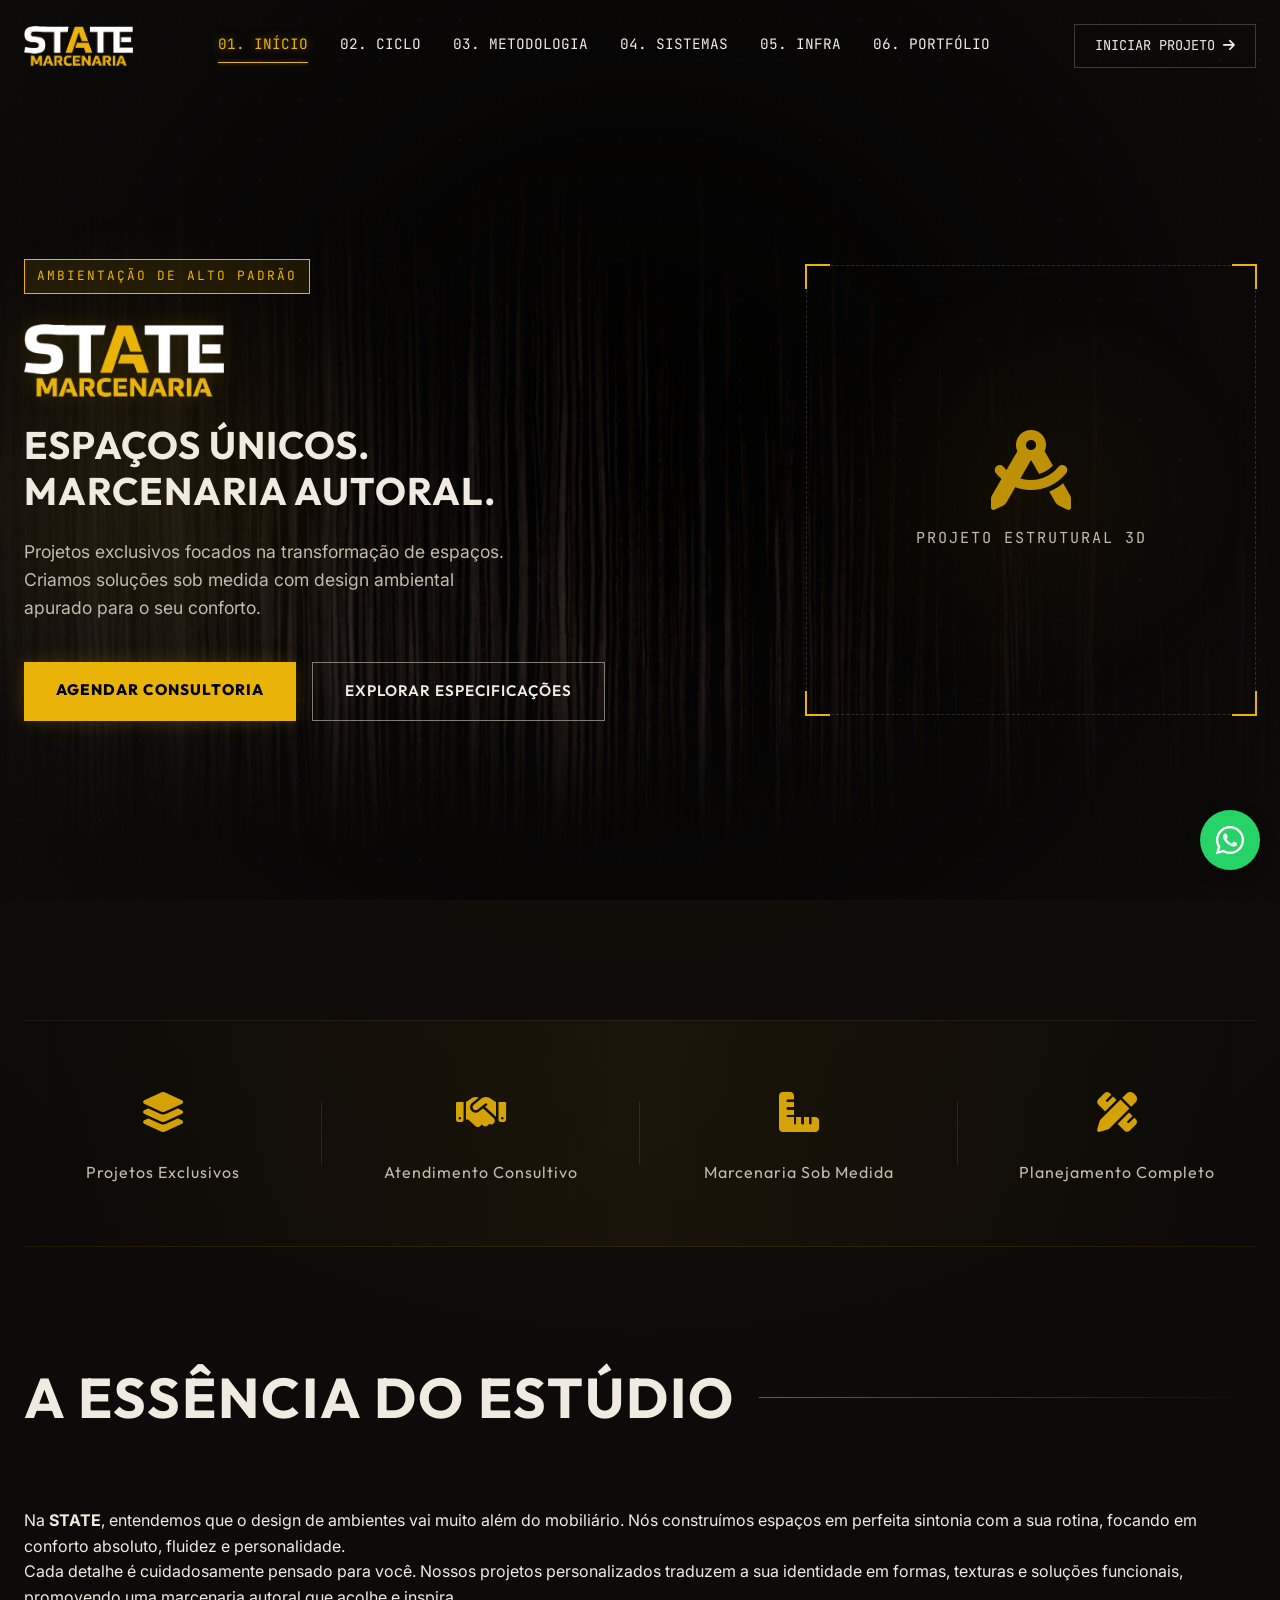
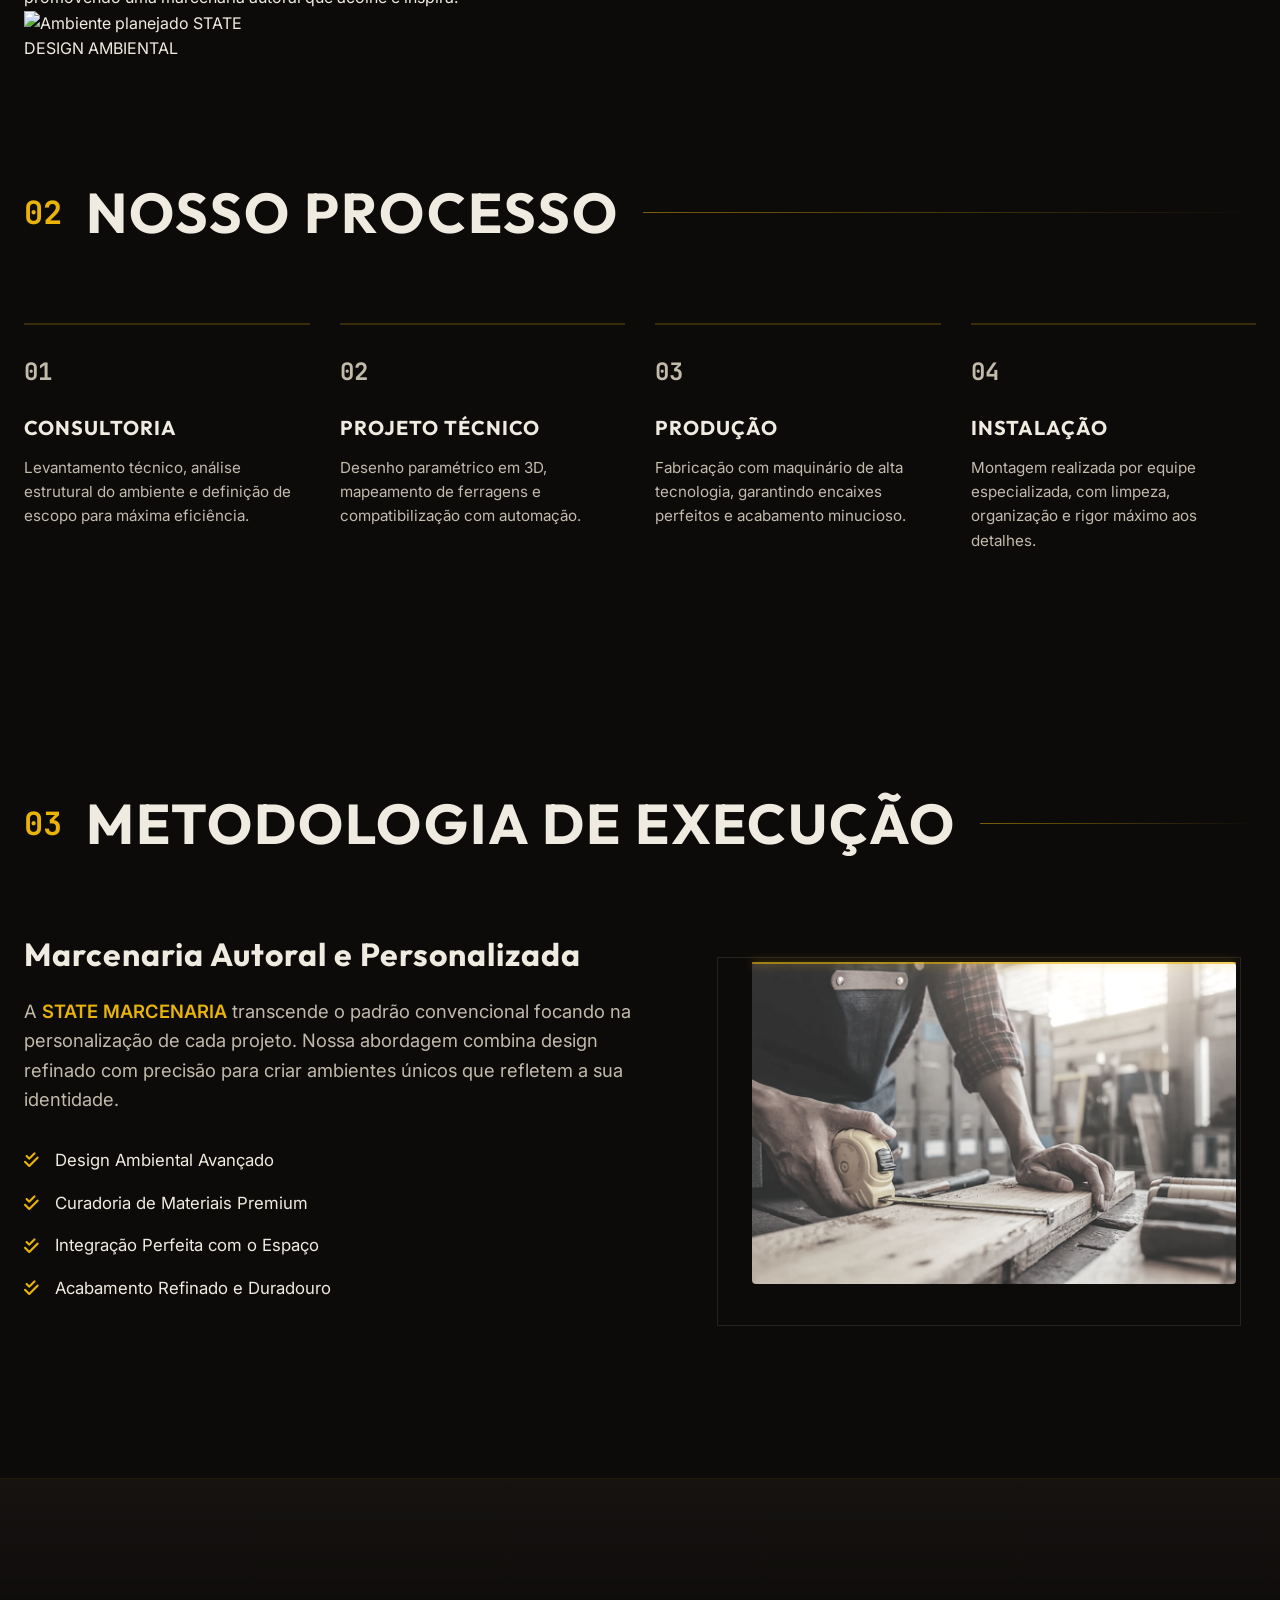
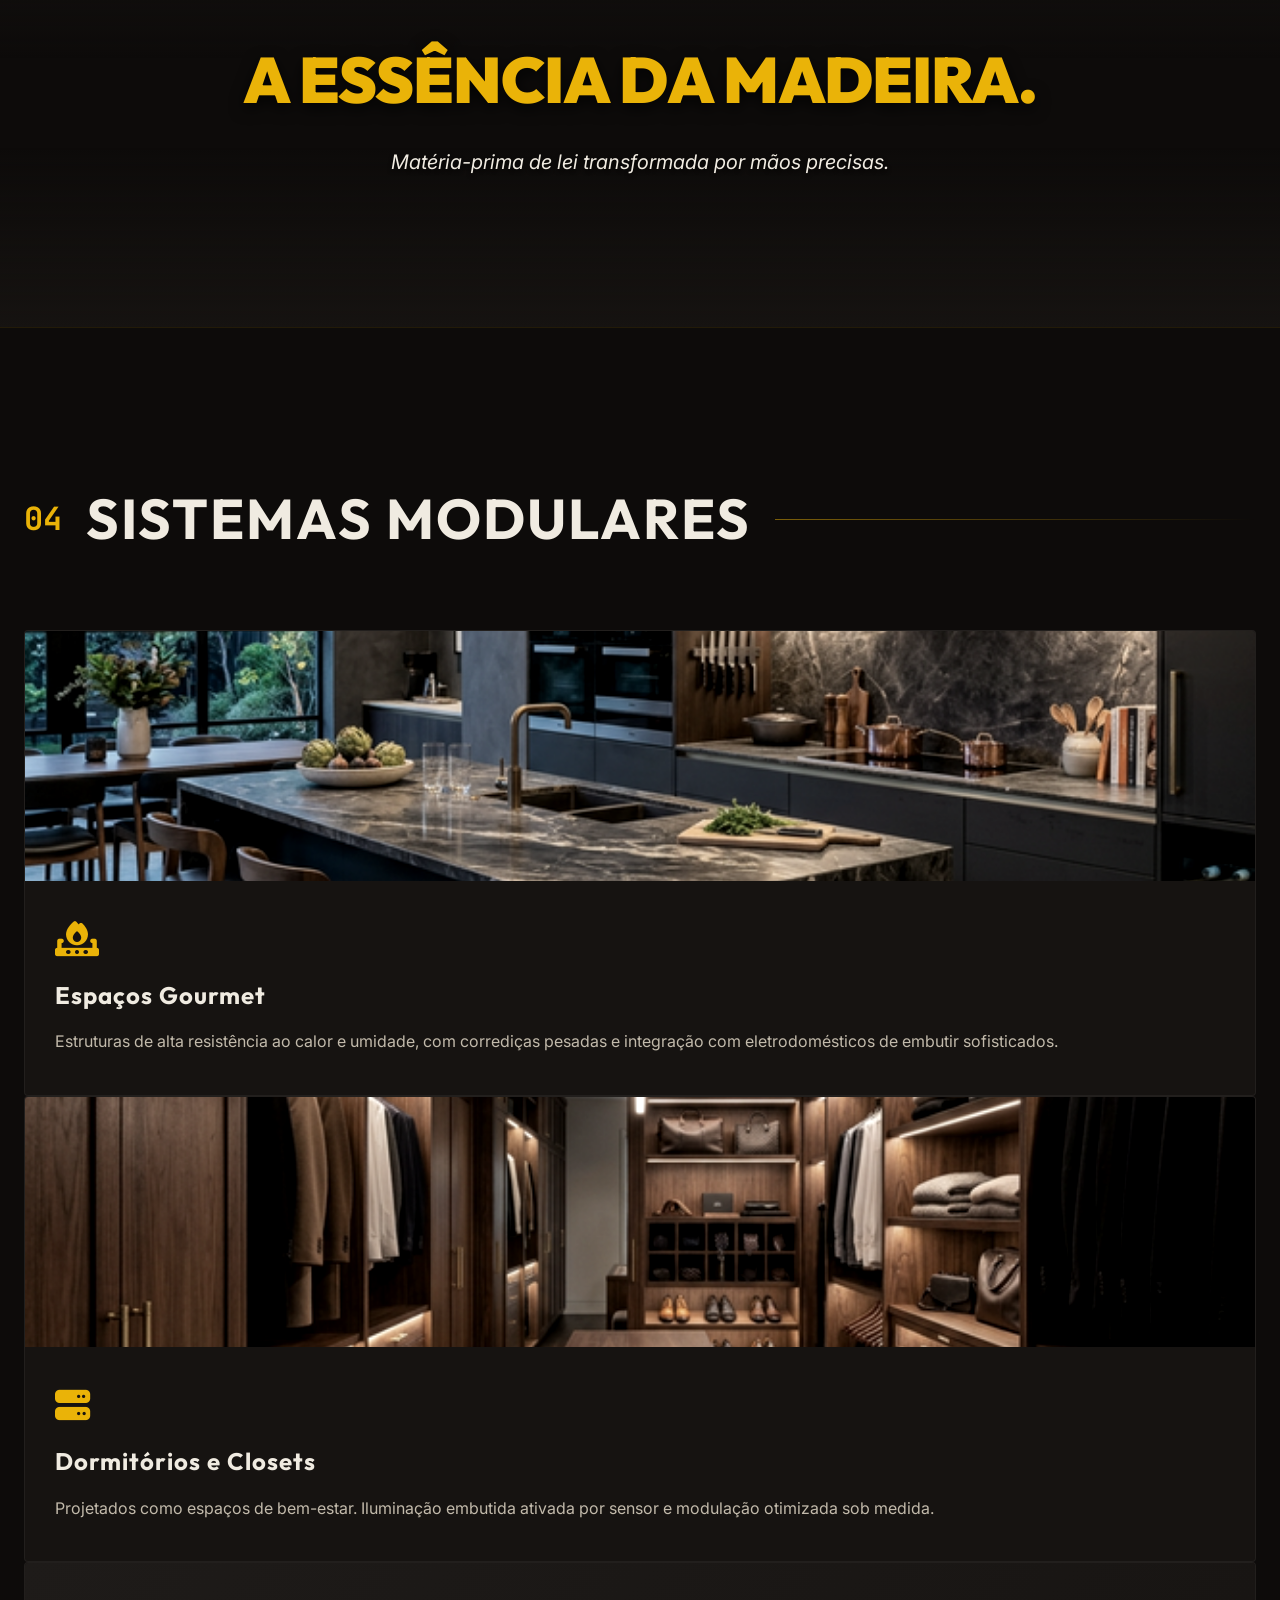
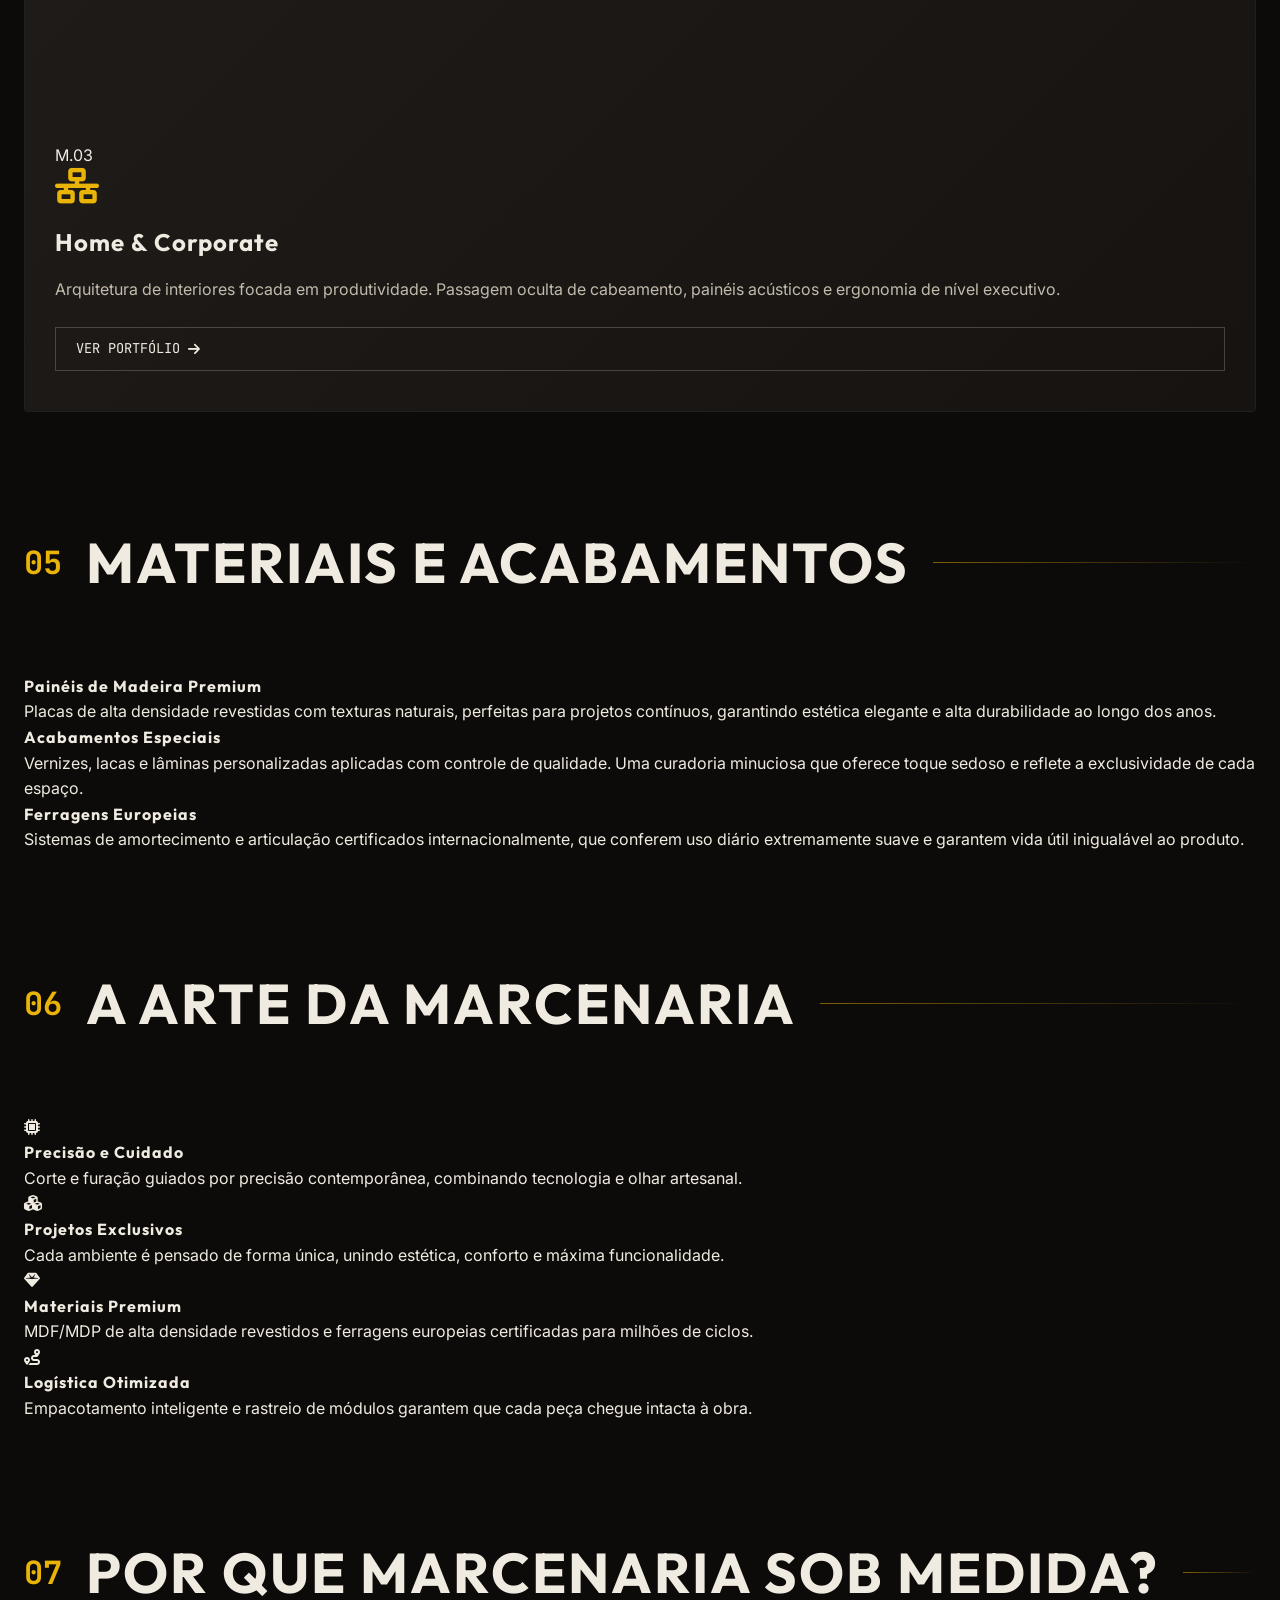
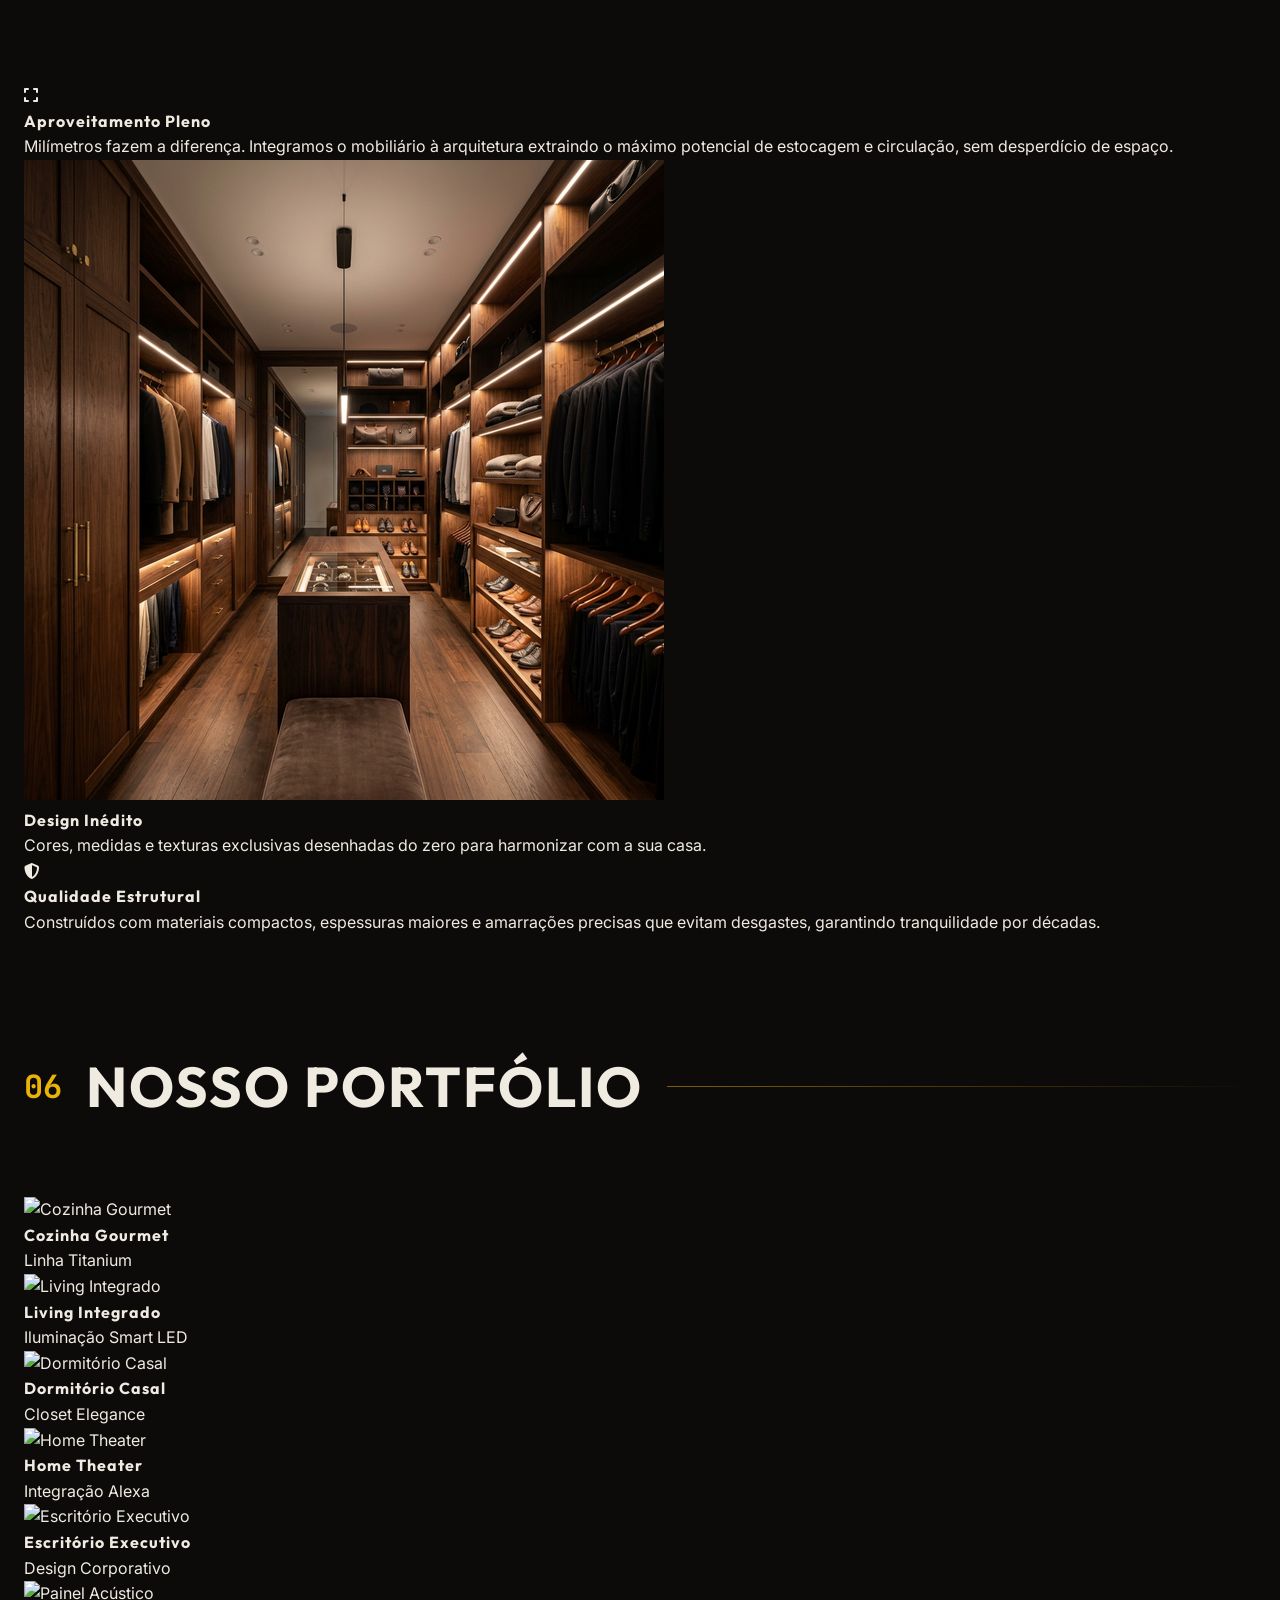
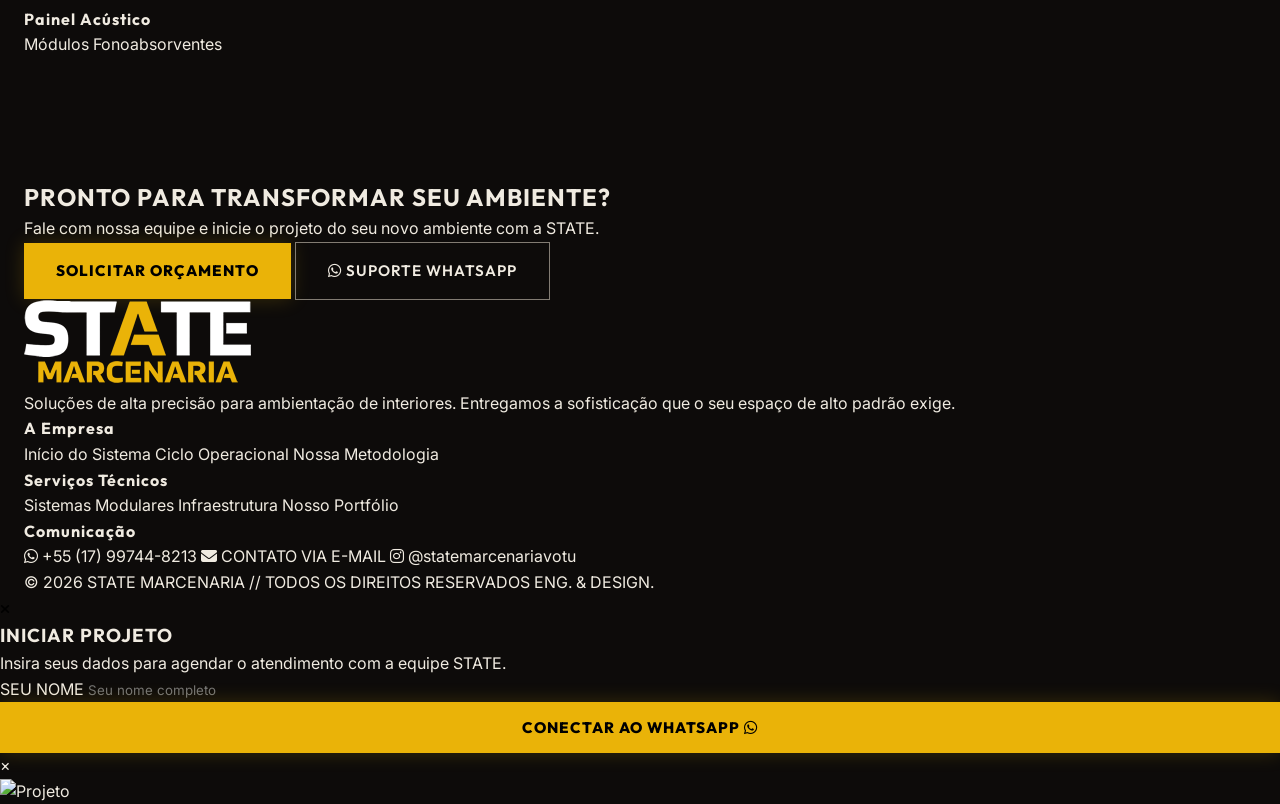
==== commit cea51903: "feat: complete visual design overhaul with premium dark theme and dynamic masonry layout" ====
--- a/index.html
+++ b/index.html
@@ -200,6 +200,16 @@
             </div>
         </section>
 
+        <!-- Parallax Divider -->
+        <section class="parallax-divider">
+            <div class="parallax-bg" style="background-image: url('imgs/wood_texture.png');"></div>
+            <div class="parallax-overlay"></div>
+            <div class="parallax-content container">
+                <h2 class="cinematic-title-small">A ESSÊNCIA DA MADEIRA.</h2>
+                <p>Matéria-prima de lei transformada por mãos precisas.</p>
+            </div>
+        </section>
+
         <!-- Systems Section (Especialidades replaced) -->
         <section id="systems" class="section-systems">
             <div class="container">
@@ -209,29 +219,33 @@
                     <div class="header-line"></div>
                 </div>
 
-                <div class="systems-cards">
-                    <div class="sys-card reveal-up">
-                        <div class="sys-id">M.01</div>
-                        <i class="fa-solid fa-fire-burner sys-icon"></i>
-                        <h3>Espaços Gourmet</h3>
-                        <p>Estruturas de alta resistência ao calor e umidade, com corrediças pesadas e integração com eletrodomésticos de embutir sofisticados.</p>
-                        <div class="sys-bar"></div>
+                <div class="systems-grid-modern">
+                    <div class="sys-card-image reveal-up">
+                        <img src="imgs/gourmet_kitchen.png" alt="Espaços Gourmet">
+                        <div class="sys-card-content">
+                            <i class="fa-solid fa-fire-burner sys-icon"></i>
+                            <h3>Espaços Gourmet</h3>
+                            <p>Estruturas de alta resistência ao calor e umidade, com corrediças pesadas e integração com eletrodomésticos de embutir sofisticados.</p>
+                        </div>
                     </div>
                     
-                    <div class="sys-card reveal-up" style="transition-delay: 0.1s;">
-                        <div class="sys-id">M.02</div>
-                        <i class="fa-solid fa-server sys-icon"></i>
-                        <h3>Dormitórios e Closets</h3>
-                        <p>Projetados como espaços de bem-estar. Iluminação embutida ativada por sensor e modulação otimizada e exclusiva sob medida.</p>
-                        <div class="sys-bar"></div>
-                    </div>
-
-                    <div class="sys-card reveal-up" style="transition-delay: 0.2s;">
-                        <div class="sys-id">M.03</div>
-                        <i class="fa-solid fa-network-wired sys-icon"></i>
-                        <h3>Home & Corporate</h3>
-                        <p>Arquitetura de interiores focada em produtividade. Passagem oculta de cabeamento, painéis acústicos e ergonomia de nível executivo.</p>
-                        <div class="sys-bar"></div>
+                    <div class="sys-card-image reveal-up" style="transition-delay: 0.1s;">
+                        <img src="imgs/premium_closet.png" alt="Dormitórios e Closets">
+                        <div class="sys-card-content">
+                            <i class="fa-solid fa-server sys-icon"></i>
+                            <h3>Dormitórios e Closets</h3>
+                            <p>Projetados como espaços de bem-estar. Iluminação embutida ativada por sensor e modulação otimizada sob medida.</p>
+                        </div>
+                    </div>
+
+                    <div class="sys-card-image reveal-up" style="transition-delay: 0.2s;">
+                        <div class="sys-card-content dark-card">
+                            <div class="sys-id">M.03</div>
+                            <i class="fa-solid fa-network-wired sys-icon"></i>
+                            <h3>Home & Corporate</h3>
+                            <p>Arquitetura de interiores focada em produtividade. Passagem oculta de cabeamento, painéis acústicos e ergonomia de nível executivo.</p>
+                            <a href="#projects" class="btn-tech mt-4">VER PORTFÓLIO <i class="fa-solid fa-arrow-right"></i></a>
+                        </div>
                     </div>
                 </div>
             </div>
@@ -312,10 +326,12 @@
                         <h4>Aproveitamento Pleno</h4>
                         <p>Milímetros fazem a diferença. Integramos o mobiliário à arquitetura extraindo o máximo potencial de estocagem e circulação, sem desperdício de espaço.</p>
                     </div>
-                    <div class="reason-card reveal-up" style="transition-delay: 0.1s;">
-                        <i class="fa-solid fa-wand-magic-sparkles reason-icon"></i>
-                        <h4>Design Inédito</h4>
-                        <p>Fuja dos padrões engessados de fábrica. Suas cores, medidas e texturas são desenhadas do zero para harmonizar apenas com a sua casa.</p>
+                    <div class="reason-image-card reveal-up" style="transition-delay: 0.1s;">
+                         <img src="imgs/premium_closet.png" alt="Design Inédito">
+                         <div class="reason-overlay">
+                             <h4>Design Inédito</h4>
+                             <p>Cores, medidas e texturas exclusivas desenhadas do zero para harmonizar com a sua casa.</p>
+                         </div>
                     </div>
                     <div class="reason-card reveal-up" style="transition-delay: 0.2s;">
                         <i class="fa-solid fa-shield-halved reason-icon"></i>
--- a/style.css
+++ b/style.css
@@ -1,17 +1,17 @@
 @import url('https://fonts.googleapis.com/css2?family=Inter:wght@300;400;500;600&family=Outfit:wght@300;400;500;600;700;800;900&family=JetBrains+Mono:wght@400;700&display=swap');
 
 :root {
-    --bg-base: #030303;
-    --bg-surface: #0a0a0a;
-    --bg-surface-light: #121212;
+    --bg-base: #0d0b0a;
+    --bg-surface: #161311;
+    --bg-surface-light: #1e1b19;
     
     --brand-yellow: #EAB308;
     --brand-yellow-glow: rgba(234, 179, 8, 0.4);
     --brand-yellow-dark: #A16207;
     
-    --text-primary: #f5f5f5;
-    --text-secondary: #a3a3a3;
-    --text-muted: #525252;
+    --text-primary: #F0EBE1;
+    --text-secondary: #c2baab;
+    --text-muted: #827c73;
     --text-dark: #000000;
     
     --tech-grid: rgba(255, 255, 255, 0.03);
@@ -601,9 +601,9 @@
     grid-template-columns: repeat(auto-fit, minmax(200px, 1fr));
     gap: 40px;
     border-top: 1px solid rgba(255,255,255,0.05);
-    border-bottom: 1px solid rgba(255,255,255,0.05);
+    border-bottom: 1px solid rgba(234, 179, 8, 0.1);
     padding: 60px 0;
-    background: linear-gradient(90deg, transparent 0%, rgba(234, 179, 8, 0.02) 50%, transparent 100%);
+    background: linear-gradient(90deg, transparent 0%, rgba(234, 179, 8, 0.05) 50%, transparent 100%);
 }
 
 .auth-stat {
@@ -675,7 +675,7 @@
     left: 0;
     width: 100%;
     height: 2px;
-    background: rgba(255,255,255,0.1);
+    background: rgba(234, 179, 8, 0.2);
     transition: var(--transition-smooth);
 }
 
@@ -785,7 +785,7 @@
 }
 
 .method-text strong {
-    color: var(--text-primary);
+    color: var(--brand-yellow);
     font-weight: 600;
 }
 
@@ -854,73 +854,131 @@
     100% { transform: translateY(calc(100% - 40px)); }
 }
 
-/* Systems Cards */
+/* Parallax Divider */
+.parallax-divider {
+    position: relative;
+    height: 450px;
+    display: flex;
+    align-items: center;
+    justify-content: center;
+    overflow: hidden;
+    margin: 40px 0;
+    border-top: 1px solid rgba(234, 179, 8, 0.1);
+    border-bottom: 1px solid rgba(234, 179, 8, 0.1);
+}
+
+.parallax-bg {
+    position: absolute;
+    top: 0;
+    left: 0;
+    width: 100%;
+    height: 100%;
+    background-size: cover;
+    background-position: center;
+    background-attachment: fixed;
+    z-index: 1;
+    filter: brightness(0.6) contrast(1.1);
+}
+
+.parallax-overlay {
+    position: absolute;
+    top: 0; left: 0; width: 100%; height: 100%;
+    background: linear-gradient(to bottom, var(--bg-surface) 0%, transparent 40%, transparent 60%, var(--bg-surface) 100%);
+    z-index: 2;
+}
+
+.parallax-content {
+    position: relative;
+    z-index: 3;
+    text-align: center;
+}
+
+.cinematic-title-small {
+    font-size: clamp(2.5rem, 5vw, 4.5rem);
+    font-weight: 900;
+    color: var(--brand-yellow);
+    letter-spacing: -1px;
+    text-shadow: 0 5px 15px rgba(0,0,0,0.8);
+    margin-bottom: 15px;
+}
+
+.parallax-content p {
+    font-size: 1.25rem;
+    color: var(--text-primary);
+    text-shadow: 0 2px 4px rgba(0,0,0,0.8);
+    font-style: italic;
+}
+
+/* Systems Cards Modern */
+.systems-grid-modern {
 .systems-cards {
     display: grid;
-    grid-template-columns: repeat(auto-fit, minmax(min(100%, 320px), 1fr));
-    gap: 30px;
-}
-
-.sys-card {
+    grid-template-columns: repeat(auto-fit, minmax(min(100%, 350px), 1fr));
+    gap: 40px;
+}
+
+.sys-card-image {
+    position: relative;
+    border-radius: 4px;
+    overflow: hidden;
+    min-height: 450px;
     background: var(--bg-surface);
     border: 1px solid rgba(255,255,255,0.05);
-    padding: 40px;
-    position: relative;
-    transition: var(--transition-smooth);
-    background-image: radial-gradient(circle at top right, rgba(255,255,255,0.02) 0%, transparent 60%);
-}
-
-.sys-card:hover {
-    border-color: rgba(234, 179, 8, 0.4);
-    transform: translateY(-8px);
-    background-color: var(--bg-surface-light);
-    box-shadow: 0 20px 40px rgba(0,0,0,0.6);
-}
-
-.sys-id {
-    position: absolute;
-    top: 20px;
-    right: 20px;
-    font-family: var(--font-mono);
-    color: rgba(255,255,255,0.05);
+    display: flex;
+    flex-direction: column;
+}
+
+.sys-card-image img {
+    height: 250px;
+    width: 100%;
+    object-fit: cover;
+    filter: grayscale(40%) contrast(1.1);
+    transition: var(--transition-smooth);
+}
+
+.sys-card-image:hover img {
+    filter: grayscale(0%) contrast(1.1);
+    transform: scale(1.03);
+}
+
+.sys-card-content {
+    padding: 40px 30px;
+    flex-grow: 1;
+    display: flex;
+    flex-direction: column;
+    justify-content: flex-end;
+}
+
+.dark-card {
+    background: linear-gradient(135deg, var(--bg-surface-light) 0%, var(--bg-surface) 100%);
+    height: 100%;
+}
+
+.sys-card-image:hover {
+    border-color: rgba(234, 179, 8, 0.3);
+    box-shadow: 0 15px 40px rgba(0,0,0,0.5);
+}
+
+.sys-icon {
+    font-size: 2.2rem;
+    color: var(--brand-yellow);
+    margin-bottom: 20px;
+}
+
+.sys-card-content h3 {
     font-size: 1.5rem;
-    font-weight: 700;
-}
-
-.sys-icon {
-    font-size: 2.5rem;
-    color: var(--text-secondary);
-    margin-bottom: 24px;
-    transition: var(--transition-smooth);
-}
-
-.sys-card:hover .sys-icon {
-    color: var(--brand-yellow);
-}
-
-.sys-card h3 {
-    font-size: 1.5rem;
-    margin-bottom: 16px;
-    color: var(--text-primary);
-}
-
-.sys-card p {
+    margin-bottom: 15px;
+    color: var(--text-primary);
+}
+
+.sys-card-content p {
     color: var(--text-secondary);
     font-size: 1rem;
-    margin-bottom: 30px;
     line-height: 1.6;
 }
 
-.sys-bar {
-    width: 40px;
-    height: 3px;
-    background: rgba(255,255,255,0.1);
-    transition: var(--transition-smooth);
-}
-
-.sys-card:hover .sys-bar {
-    width: 100%;
-    background: var(--brand-yellow);
+.mt-4 {
+    margin-top: 25px;
 }
 
 /* Technology Section */
@@ -1500,7 +1558,7 @@
     display: grid;
     grid-template-columns: 1fr 1fr;
     gap: 60px;
-    align-items: center;
+    align-items: stretch;
 }
 
 .about-desc {
@@ -1517,9 +1575,19 @@
 
 .about-image {
     position: relative;
+    width: 100%;
+    height: 100%;
+    min-height: 400px;
+    display: flex;
+    align-items: center;
+    justify-content: center;
 }
 
 .styled-img {
+    width: 100%;
+    height: 100%;
+    max-height: 600px;
+    object-fit: cover;
     border-radius: 4px;
     box-shadow: 0 10px 30px rgba(0,0,0,0.5);
     border: 1px solid rgba(255,255,255,0.05);
@@ -1615,6 +1683,49 @@
     font-size: 0.95rem;
 }
 
+.reason-image-card {
+    position: relative;
+    border-radius: 4px;
+    overflow: hidden;
+    min-height: 300px;
+}
+
+.reason-image-card img {
+    width: 100%;
+    height: 100%;
+    object-fit: cover;
+    filter: brightness(0.6) grayscale(20%);
+    transition: var(--transition-smooth);
+}
+
+.reason-image-card:hover img {
+    filter: brightness(0.8) grayscale(0%);
+    transform: scale(1.05);
+}
+
+.reason-overlay {
+    position: absolute;
+    bottom: 0;
+    left: 0;
+    width: 100%;
+    padding: 30px 20px;
+    background: linear-gradient(to top, rgba(13, 11, 10, 0.95), transparent);
+    text-align: center;
+}
+
+.reason-overlay h4 {
+    font-family: var(--font-head);
+    font-size: 1.3rem;
+    color: var(--brand-yellow);
+    margin-bottom: 15px;
+}
+
+.reason-overlay p {
+    color: var(--text-primary);
+    font-size: 0.95rem;
+    line-height: 1.6;
+}
+
 /* Phase 7 Media Queries */
 @media (max-width: 1024px) {
     .about-grid { grid-template-columns: 1fr; gap: 40px; }
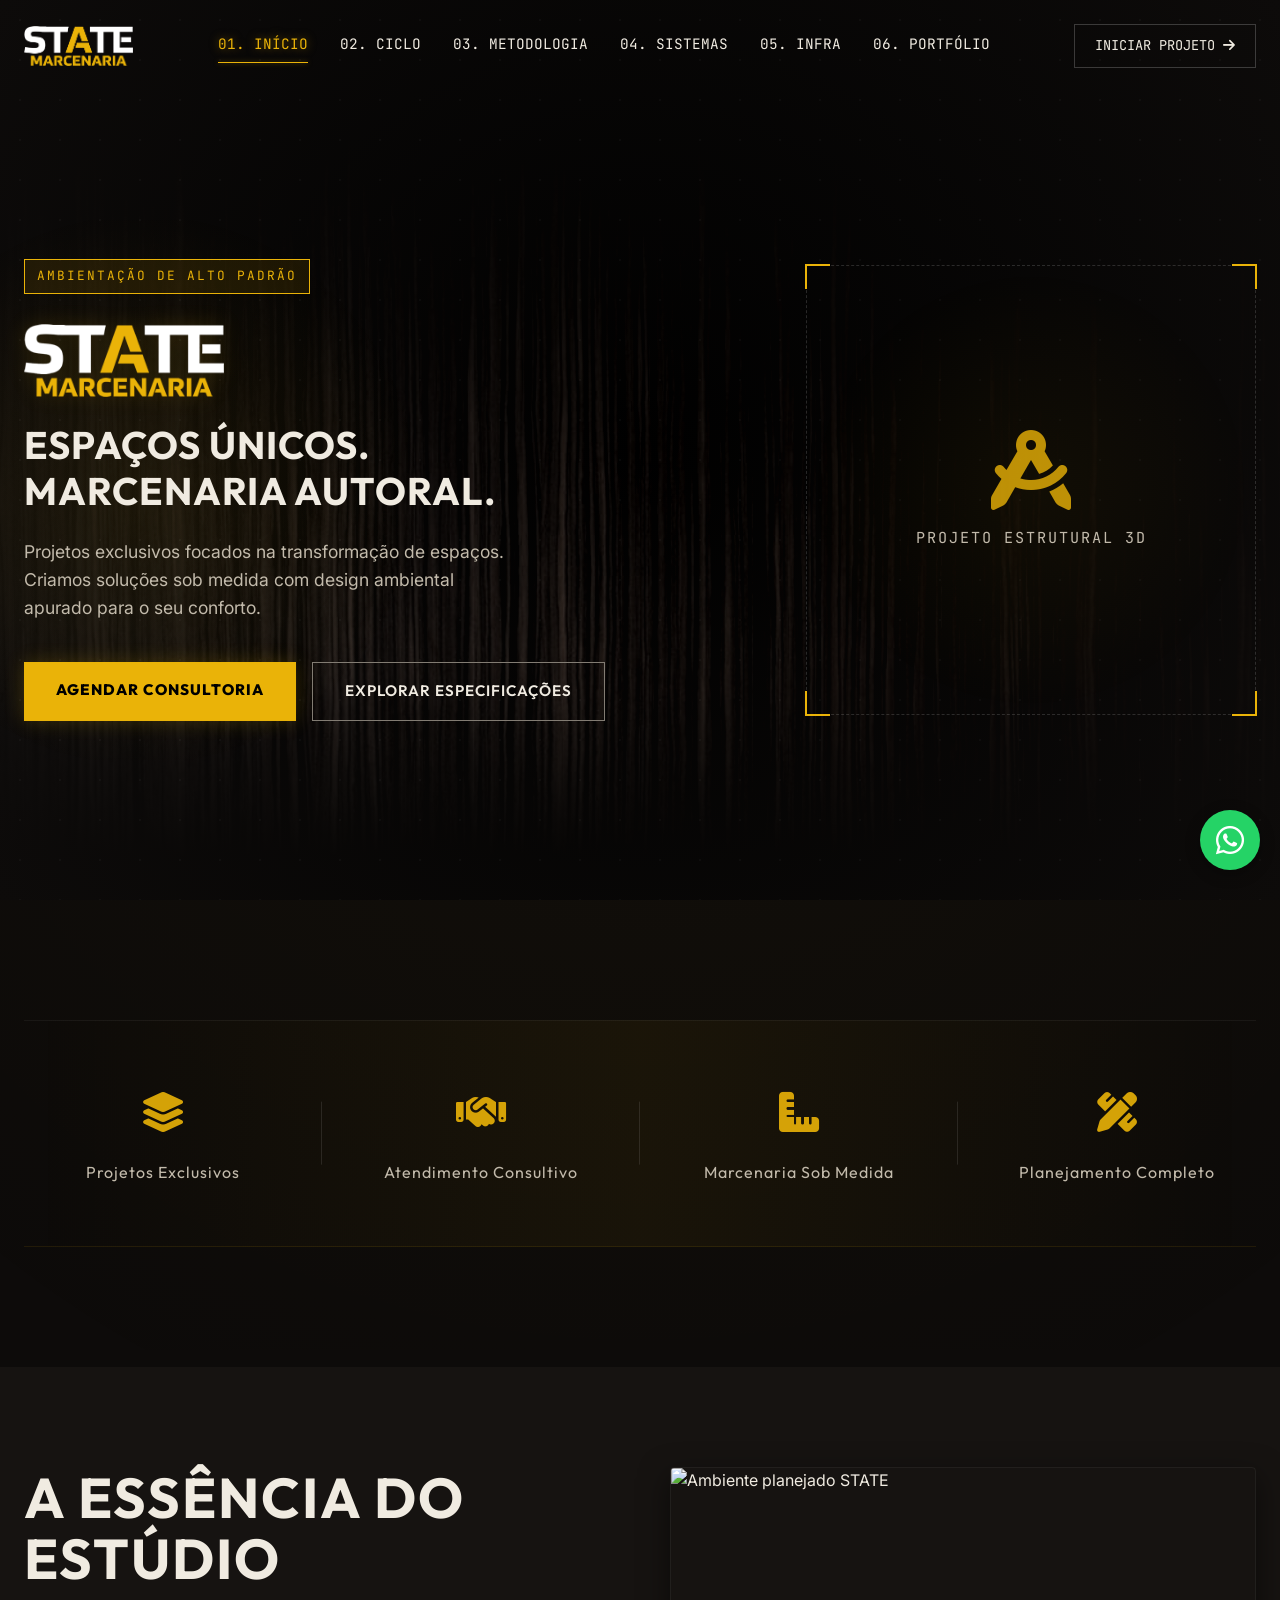
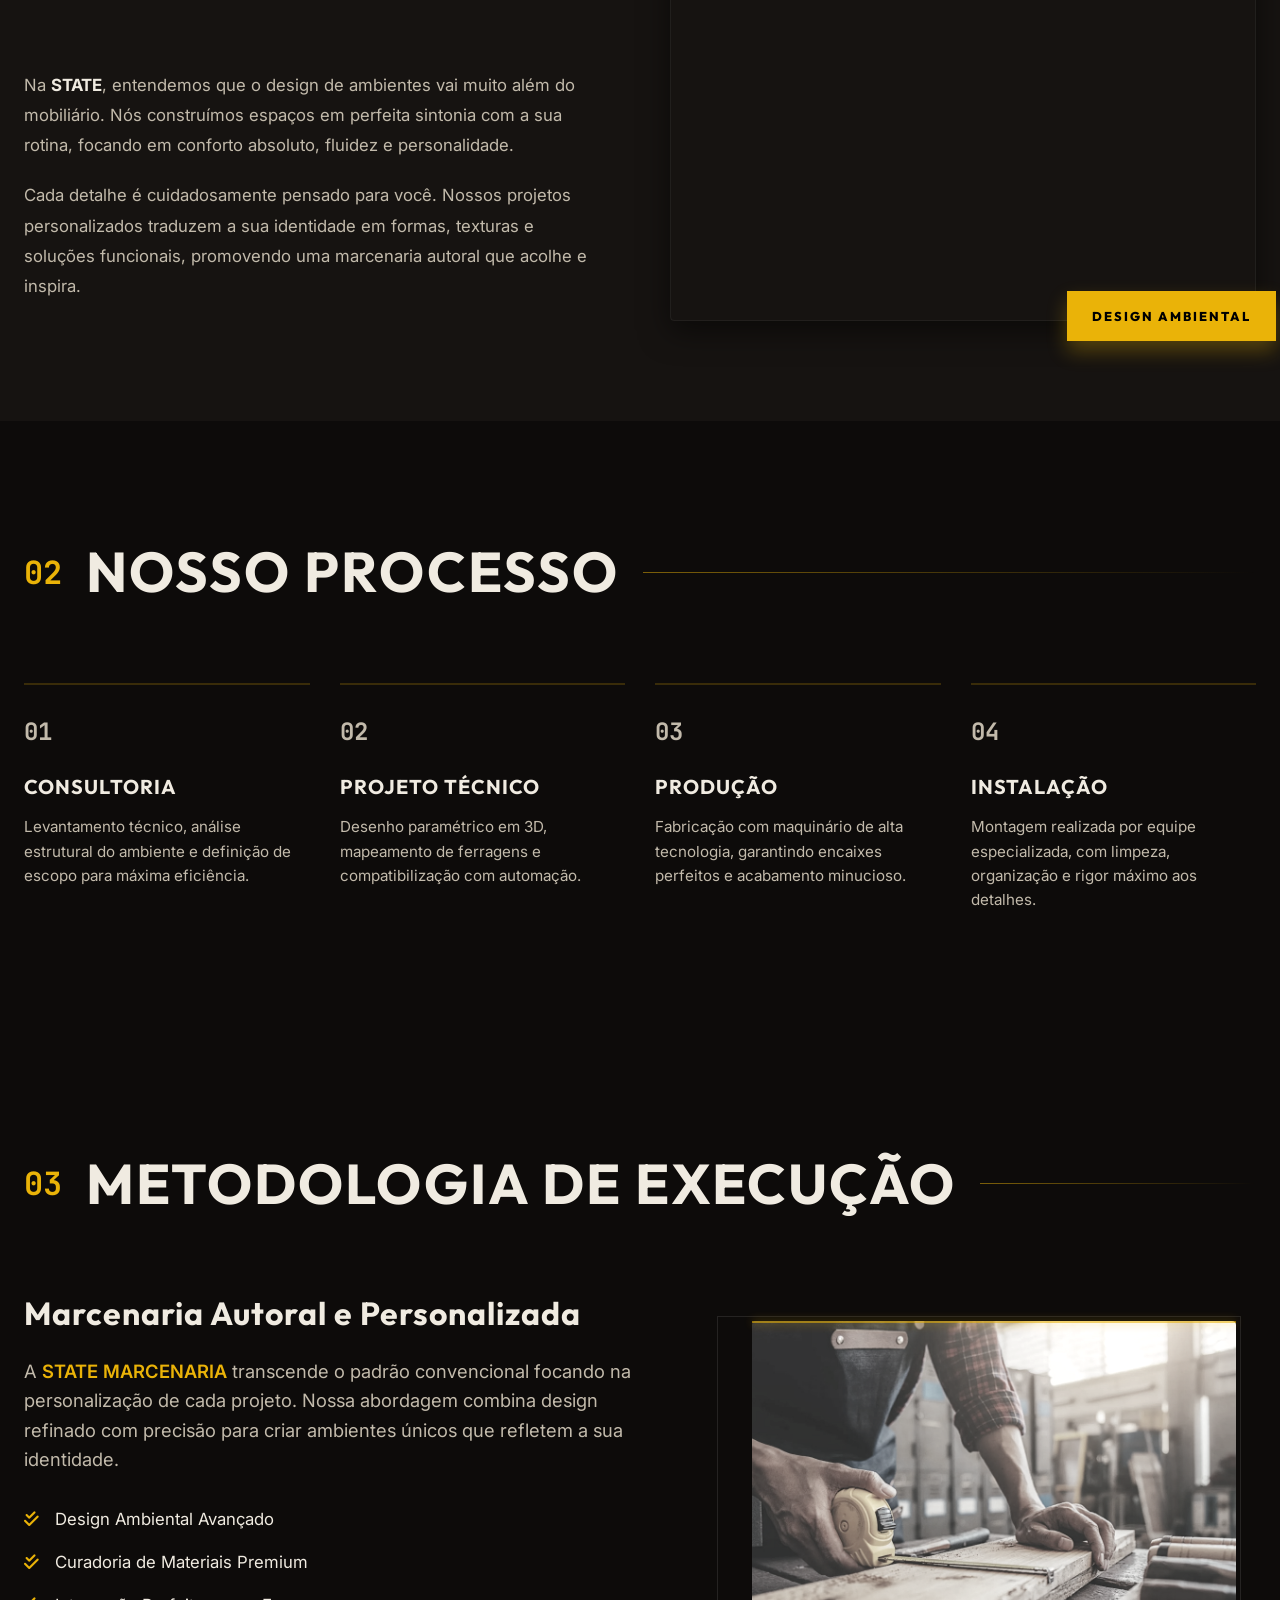
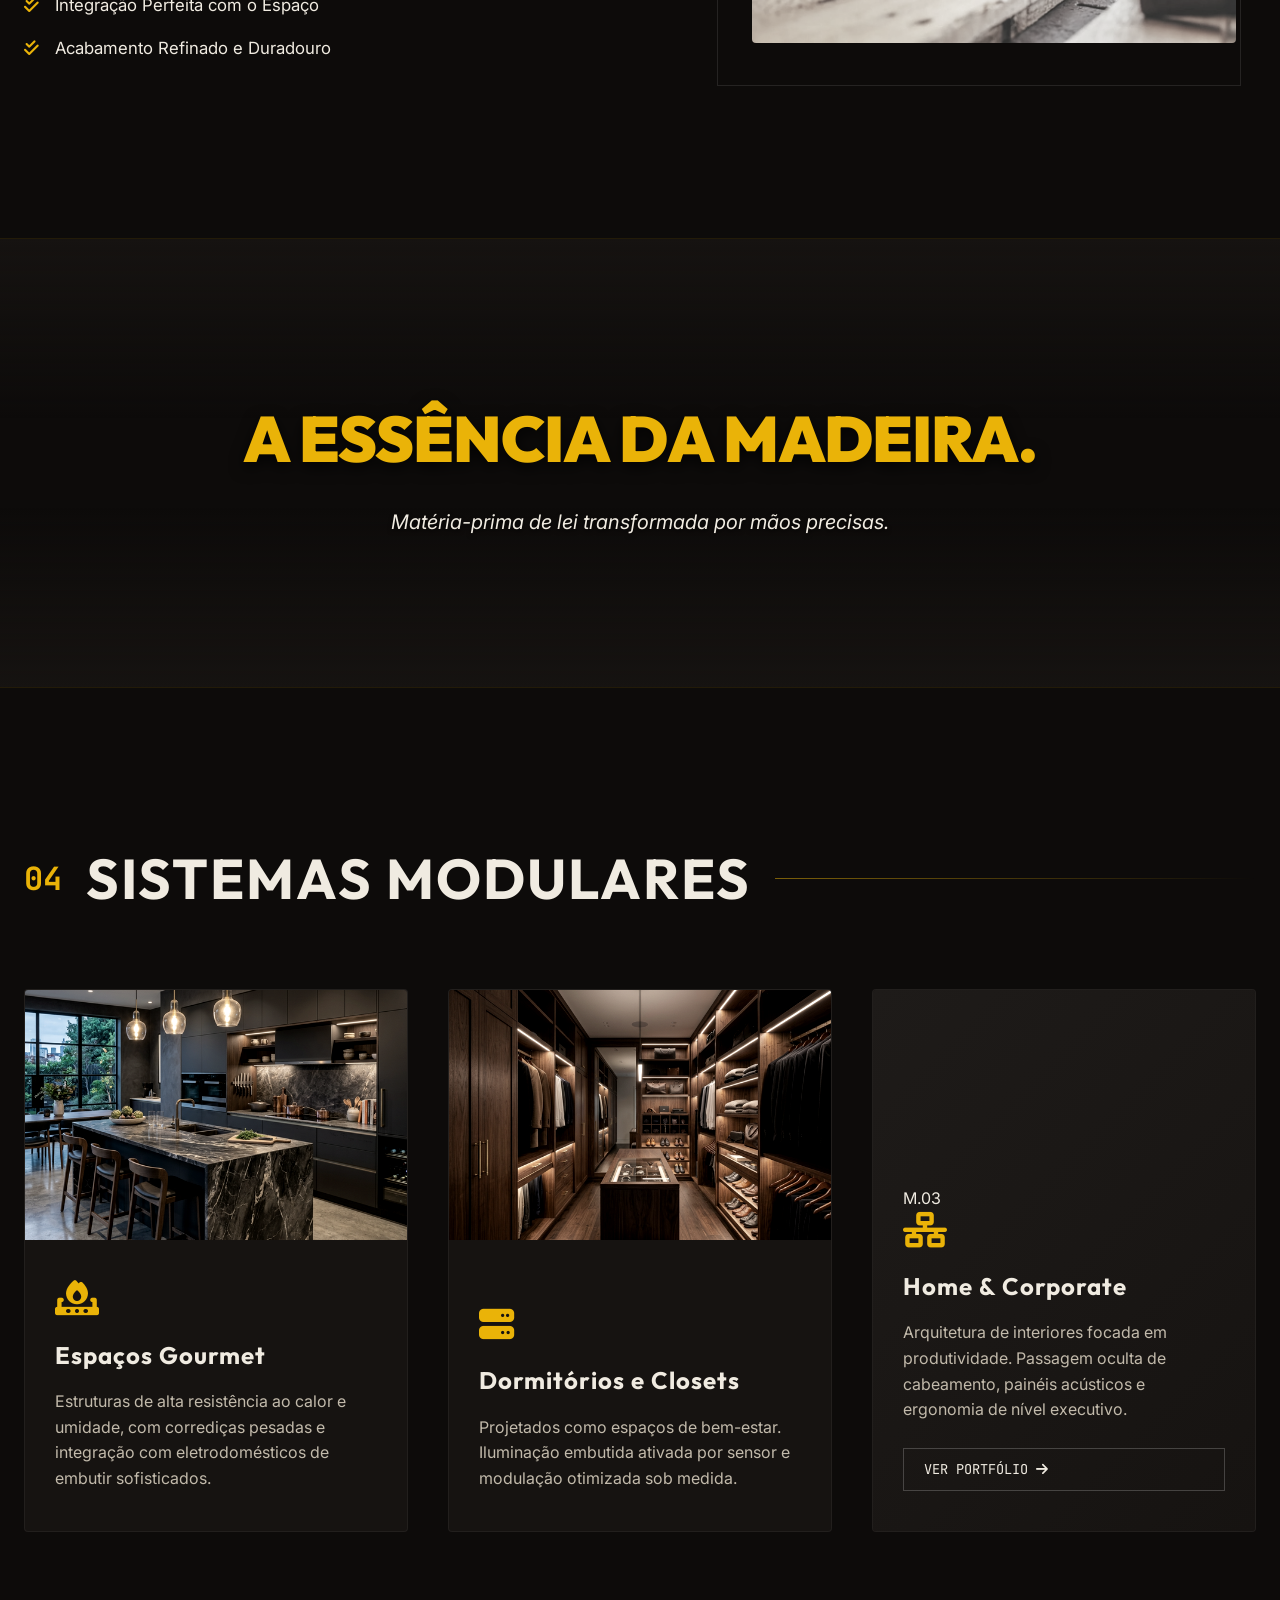
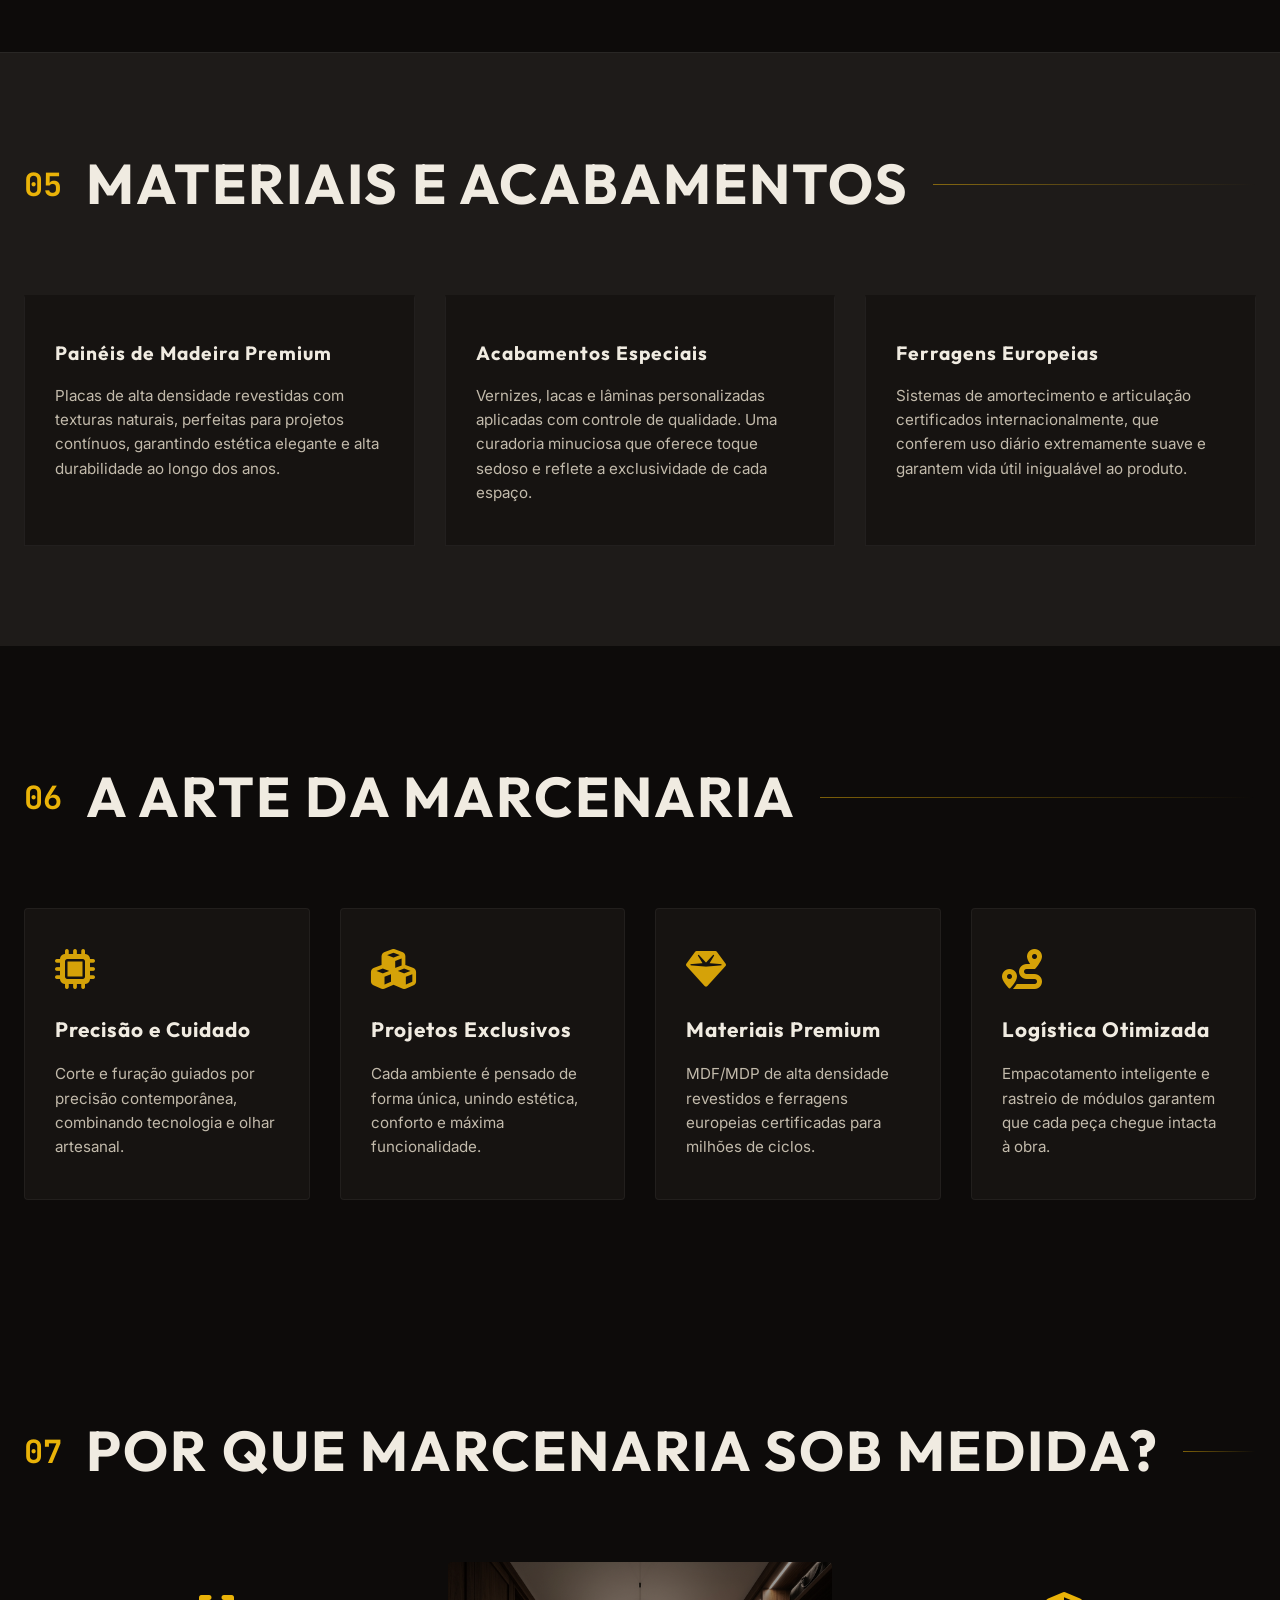
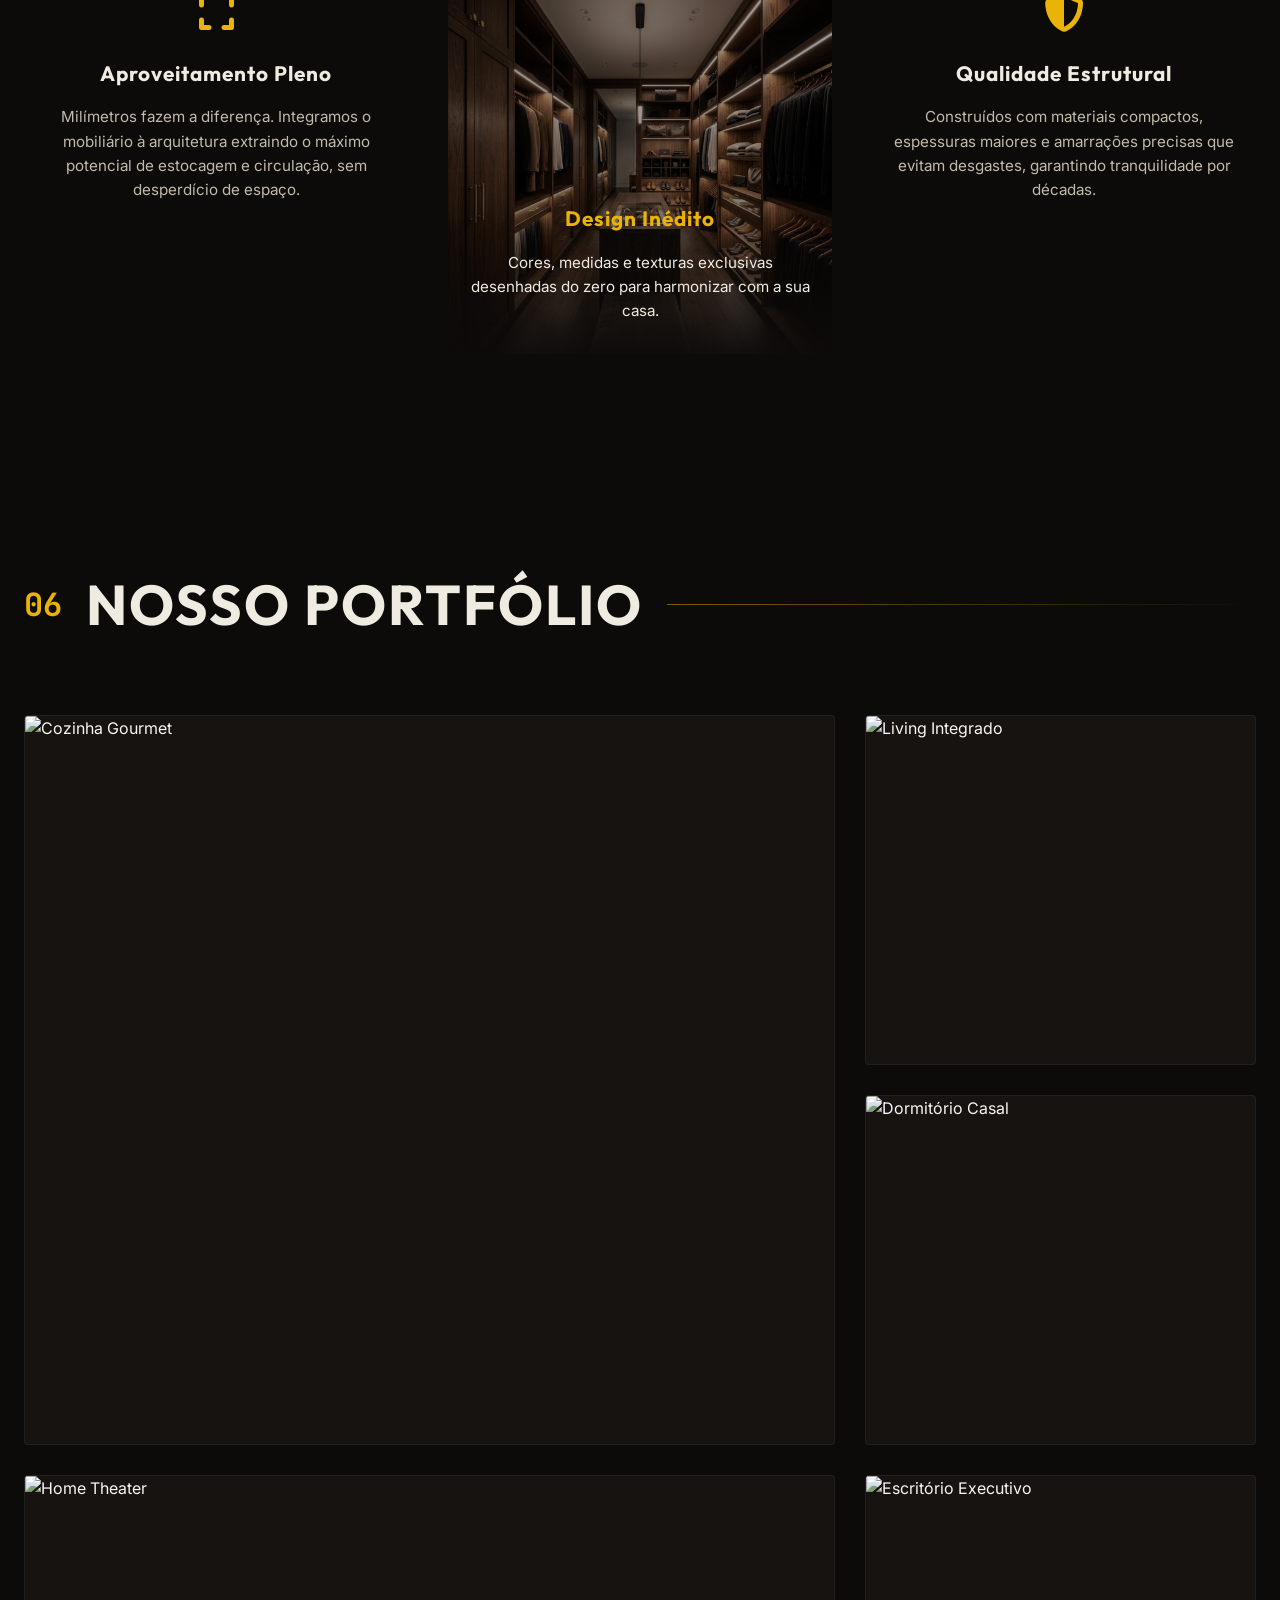
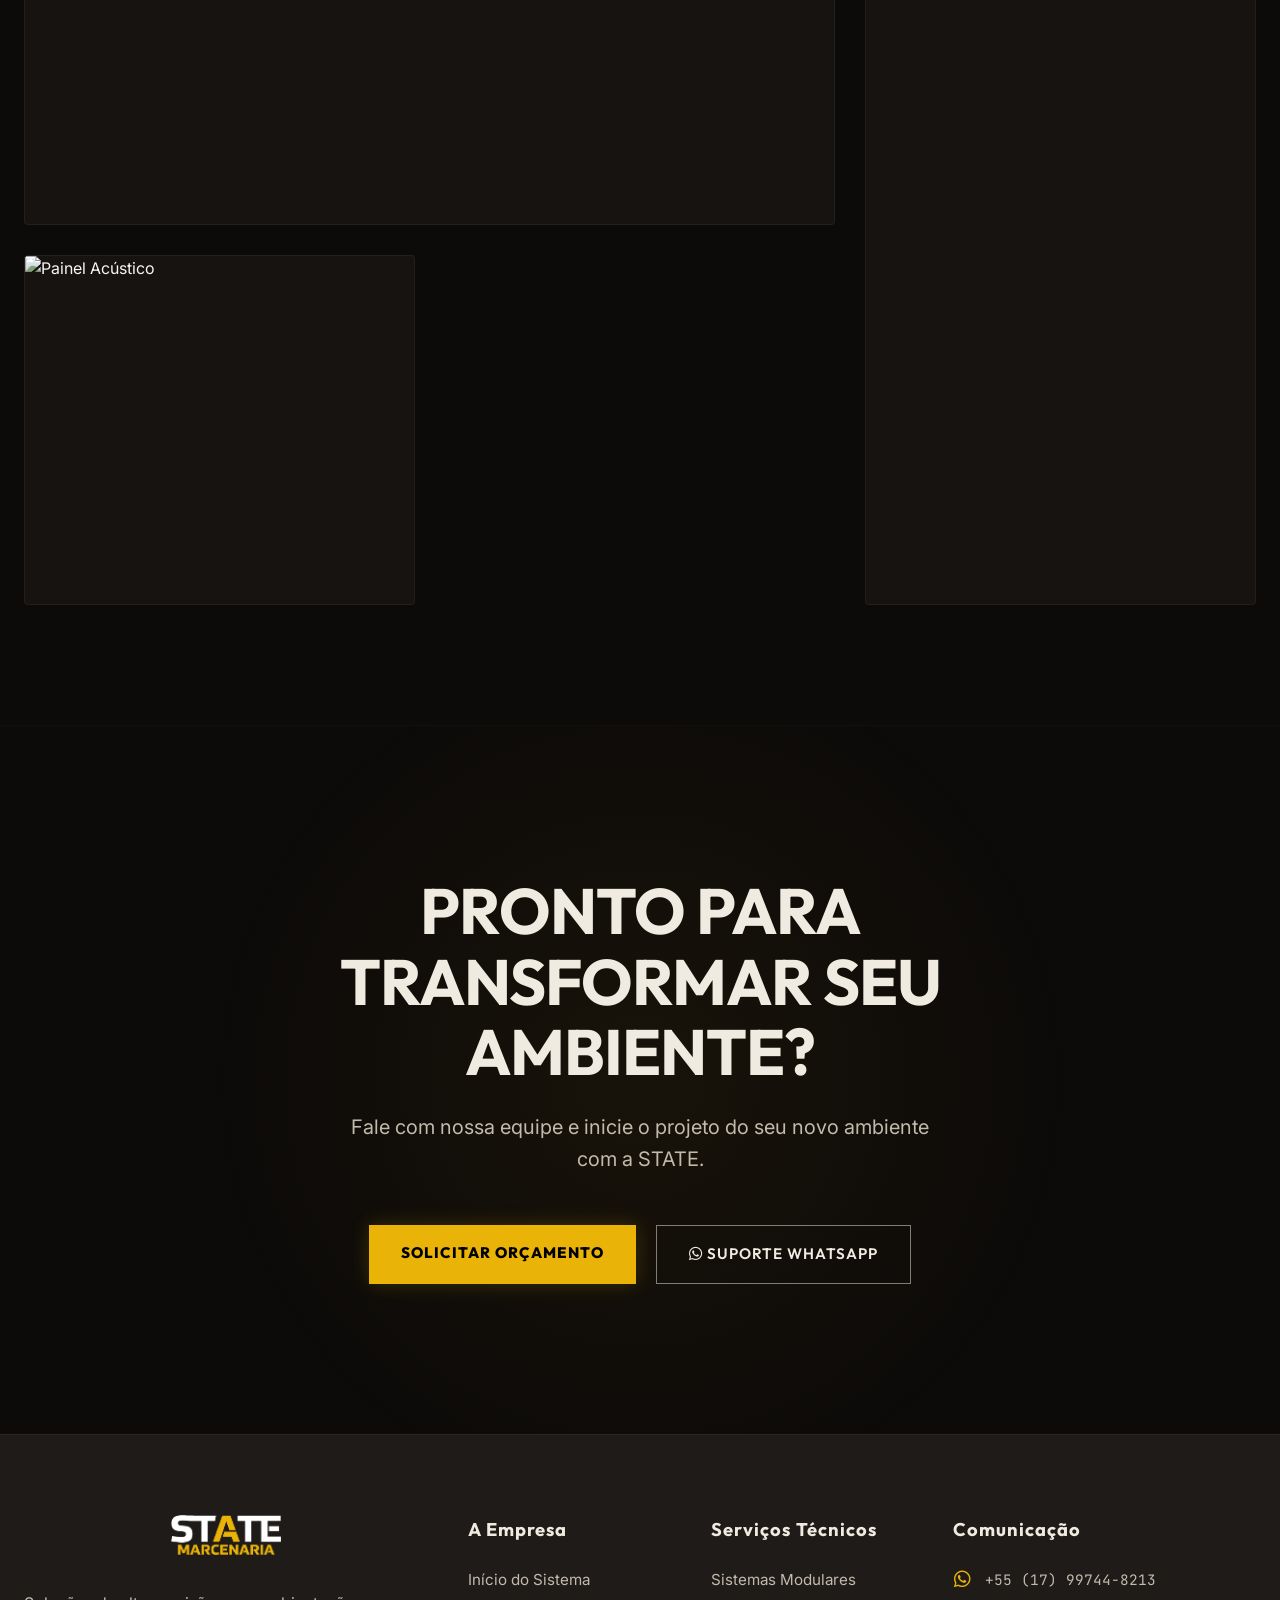
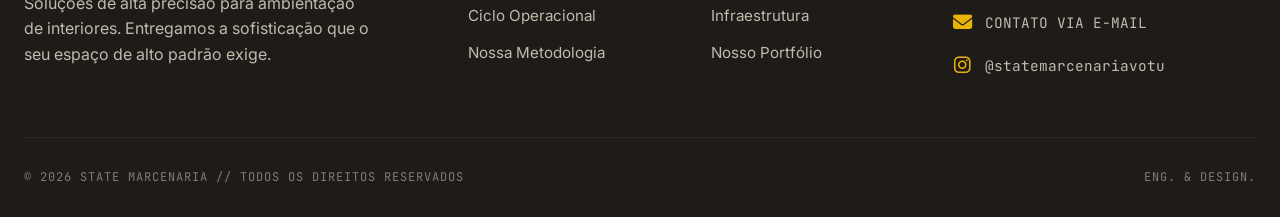
==== commit 8e28ec38: "fix: pixel-perfect responsive layout adjustments and navigation overhaul" ====
--- a/index.html
+++ b/index.html
@@ -8,7 +8,7 @@
     <link rel="preconnect" href="https://fonts.googleapis.com">
     <link rel="preconnect" href="https://fonts.gstatic.com" crossorigin>
     <link href="https://fonts.googleapis.com/css2?family=Inter:wght@300;400;500;600&family=Outfit:wght@300;400;500;600;700;800;900&family=JetBrains+Mono:wght@400;700&display=swap" rel="stylesheet">
-    <link rel="stylesheet" href="style.css">
+    <link rel="stylesheet" href="style.css?v=2.0">
     <!-- FontAwesome for icons -->
     <link rel="stylesheet" href="https://cdnjs.cloudflare.com/ajax/libs/font-awesome/6.4.0/css/all.min.css">
 </head>
--- a/style.css
+++ b/style.css
@@ -134,6 +134,13 @@
     background: none;
 }
 
+/* Global Image rules */
+img {
+    max-width: 100%;
+    height: auto;
+    object-fit: cover;
+}
+
 /* Floating WhatsApp */
 .floating-whatsapp {
     position: fixed;
@@ -276,6 +283,7 @@
     display: flex;
     justify-content: space-between;
     align-items: center;
+    flex-wrap: wrap; /* crucial for squeezing */
 }
 
 .nav-brand {
@@ -484,9 +492,9 @@
 }
 
 .cinematic-title {
-    font-size: clamp(4rem, 8vw, 7rem);
+    font-size: clamp(3rem, 7vw, 7rem);
     font-weight: 900;
-    line-height: 1;
+    line-height: 1.1;
     margin-bottom: 15px;
     letter-spacing: -1px;
     color: var(--text-primary);
@@ -910,7 +918,7 @@
 }
 
 /* Systems Cards Modern */
-.systems-grid-modern {
+.systems-grid-modern,
 .systems-cards {
     display: grid;
     grid-template-columns: repeat(auto-fit, minmax(min(100%, 350px), 1fr));
@@ -1470,28 +1478,6 @@
     .reveal-left { transform: translateX(-10px); transition: all 1s cubic-bezier(0.25, 1, 0.5, 1); }
     .reveal-right { transform: translateX(10px); transition: all 1s cubic-bezier(0.25, 1, 0.5, 1); }
 
-    .nav-links {
-        display: none;
-    }
-    
-    .nav-links.active {
-        display: flex;
-        flex-direction: column;
-        position: absolute;
-        top: 100%;
-        left: 0;
-        width: 100%;
-        background: rgba(3, 3, 3, 0.95);
-        backdrop-filter: blur(12px);
-        padding: 20px;
-        gap: 20px;
-        border-bottom: 1px solid rgba(255,255,255,0.05);
-    }
-    
-    .menu-toggle {
-        display: flex;
-    }
-    
     .nav-action-desktop {
         display: none;
     }
@@ -1728,7 +1714,61 @@
 
 /* Phase 7 Media Queries */
 @media (max-width: 1024px) {
-    .about-grid { grid-template-columns: 1fr; gap: 40px; }
-    .materials-flex, .why-custom-grid { grid-template-columns: 1fr; }
+    .about-grid, .materials-flex, .why-custom-grid, .systems-grid-modern { 
+        grid-template-columns: 1fr; 
+        gap: 40px; 
+    }
+    
     .floating-badge { right: 20px; bottom: 20px; }
+    .projects-grid { display: flex; flex-direction: column; gap: 20px; }
+    
+    /* Navigation Fixes (Tablet/Mobile) */
+    .nav-links {
+        display: none !important;
+    }
+    
+    .nav-links.active {
+        display: flex !important;
+        flex-direction: column;
+        position: absolute;
+        top: 100%;
+        left: 0;
+        width: 100%;
+        background: rgba(13, 11, 10, 0.98);
+        backdrop-filter: blur(12px);
+        padding: 30px 20px;
+        gap: 20px;
+        border-bottom: 1px solid rgba(234, 179, 8, 0.1);
+        z-index: 1000;
+        box-shadow: 0 10px 30px rgba(0,0,0,0.5);
+    }
+    
+    .navbar-modern .nav-content .menu-toggle {
+        display: flex !important;
+        flex-direction: column;
+        gap: 6px;
+        cursor: pointer;
+        z-index: 1001;
+    }
+
+    .navbar-modern .nav-content .menu-toggle .bar,
+    .menu-toggle span {
+        width: 25px;
+        height: 2px;
+        background: var(--brand-yellow) !important;
+        transition: var(--transition-smooth);
+    }
+    
+    .nav-action-desktop {
+        display: none !important;
+    }
+}
+
+@media (max-width: 375px) {
+    .nav-logo { height: 32px; }
+}
+
+html, body {
+    overflow-x: hidden;
+    width: 100vw;
 }
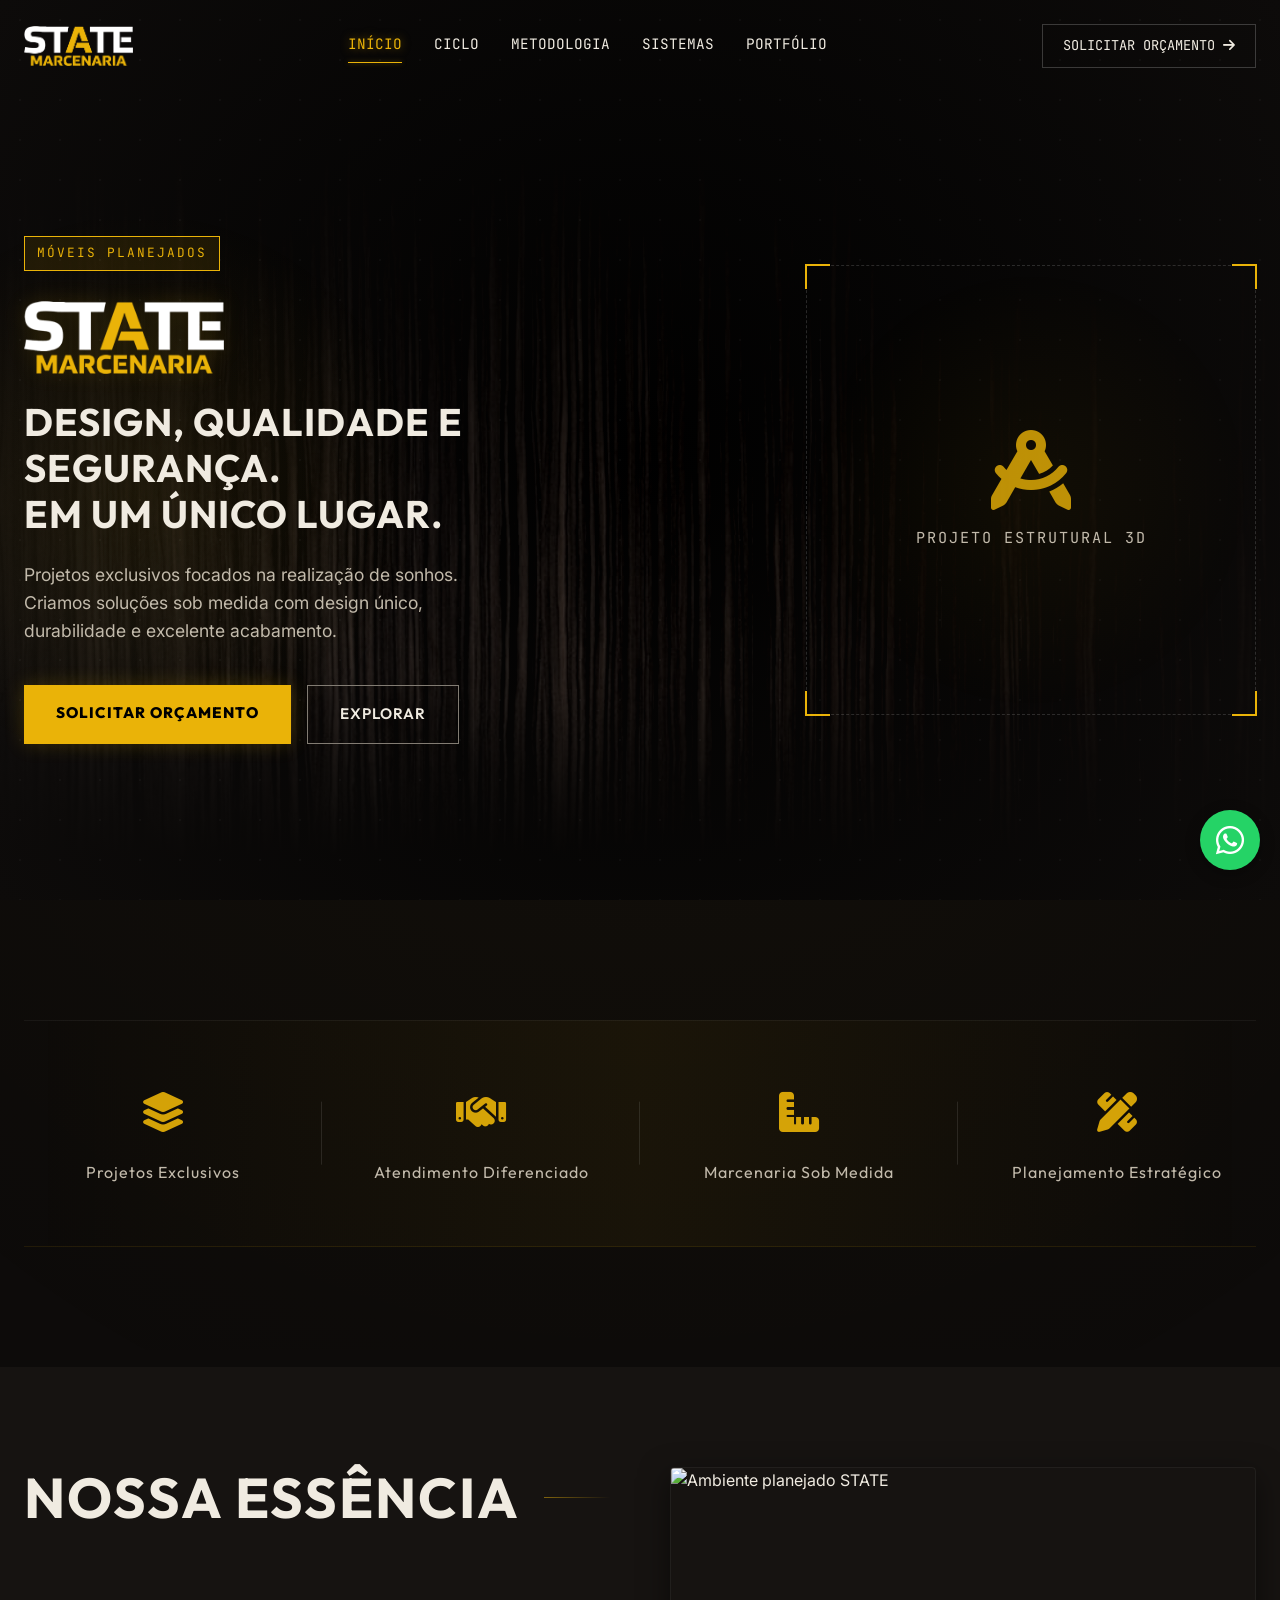
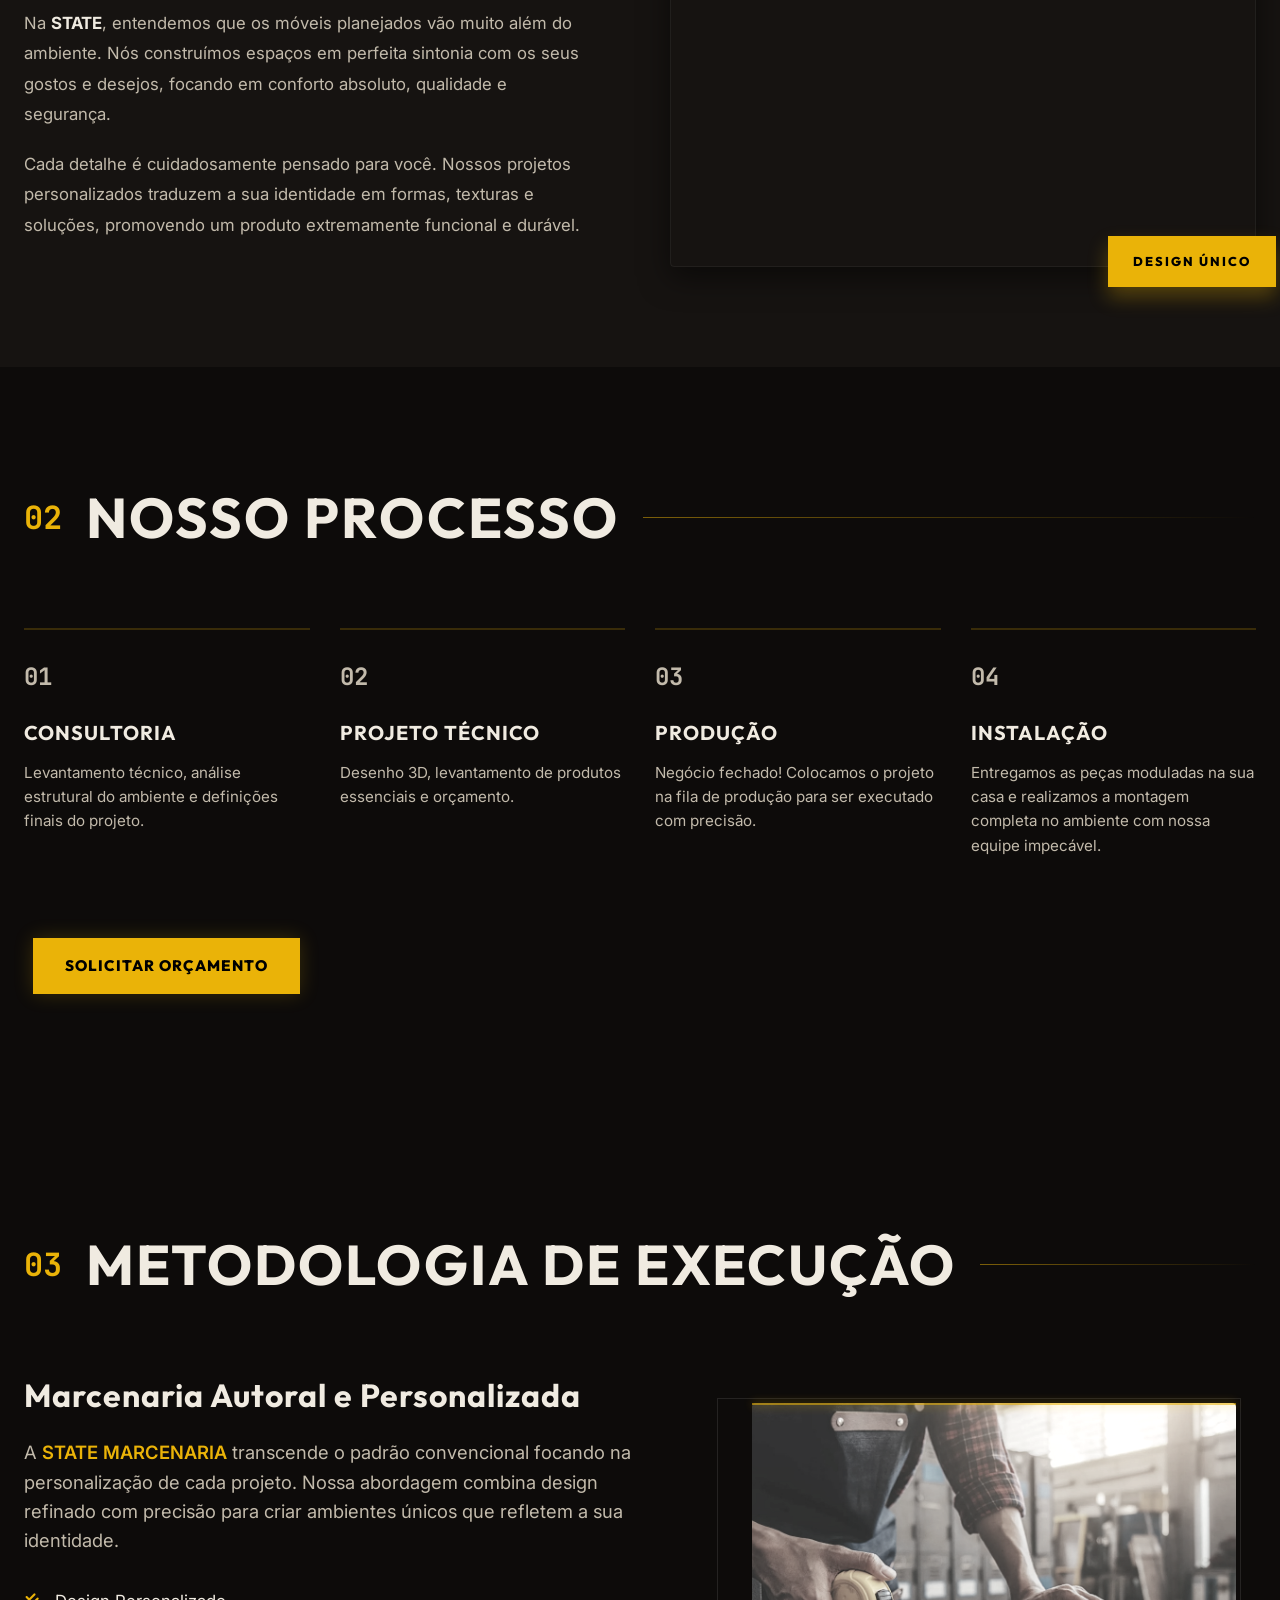
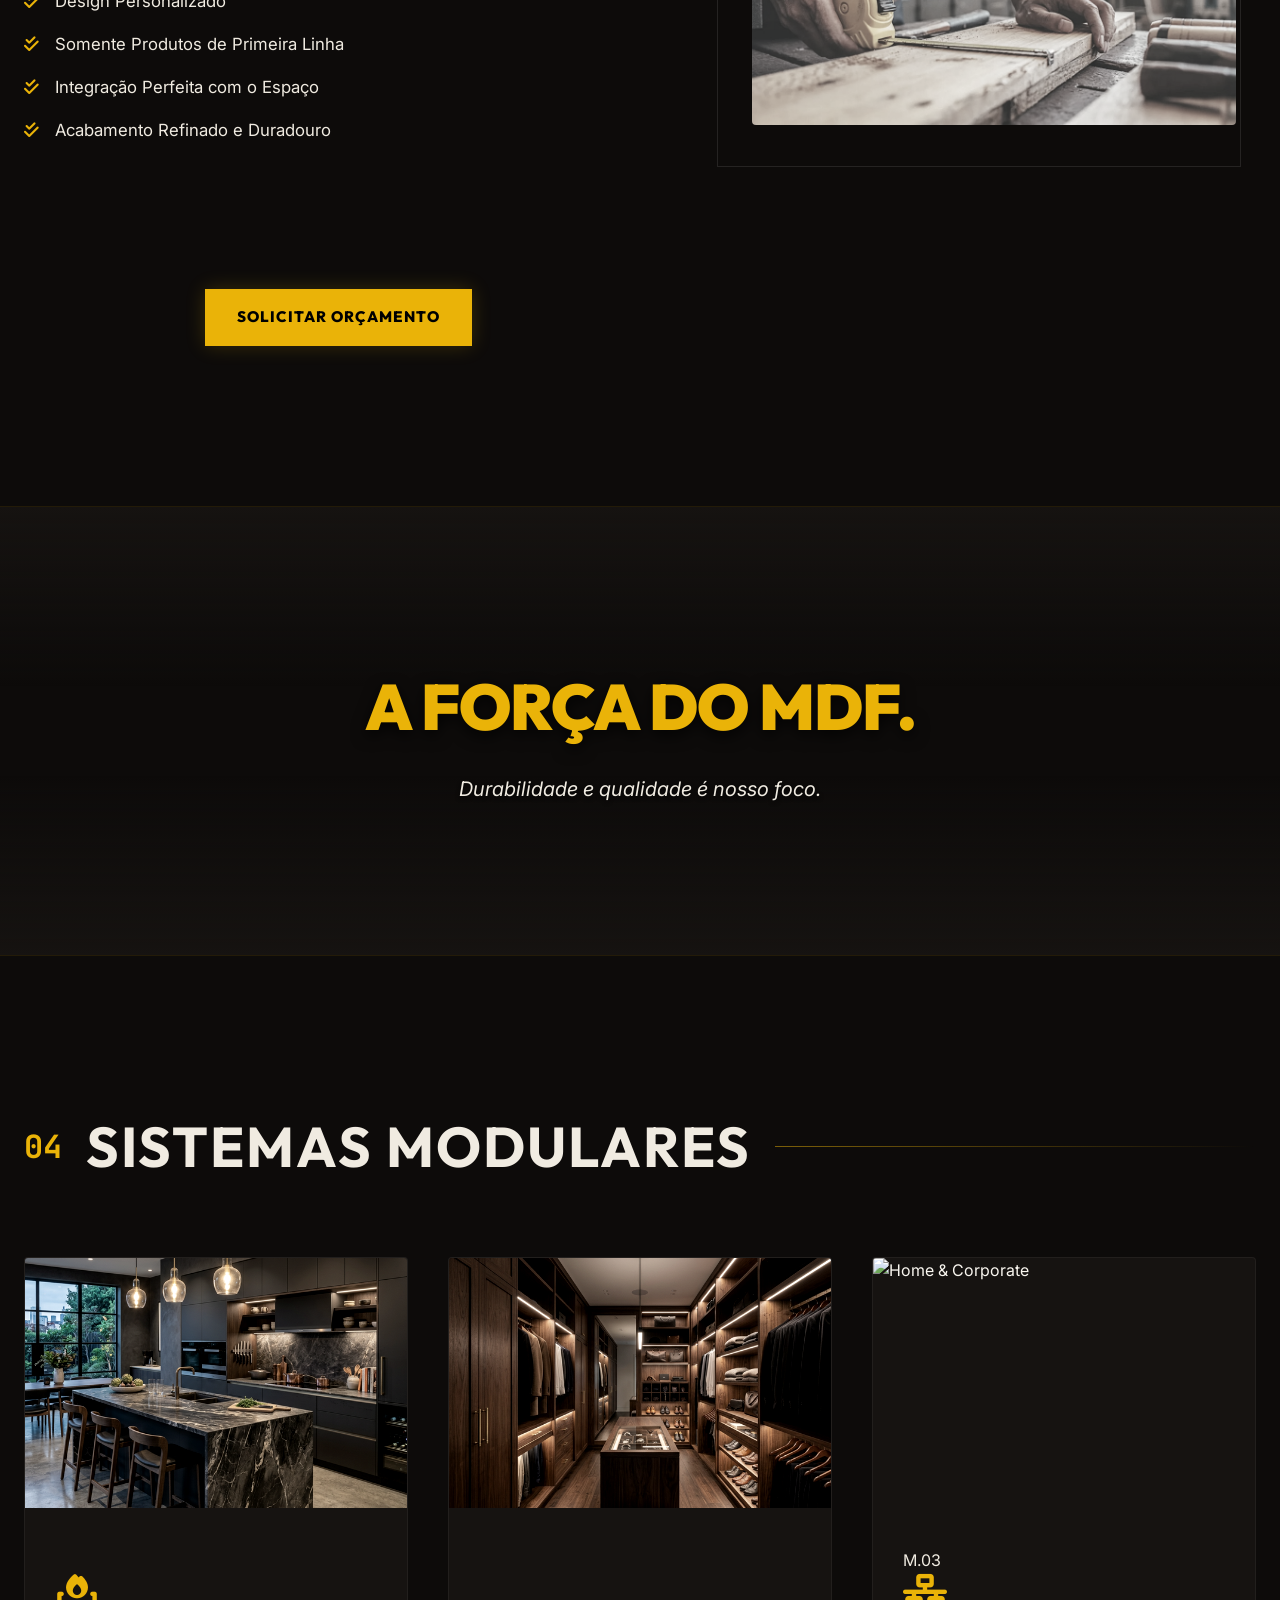
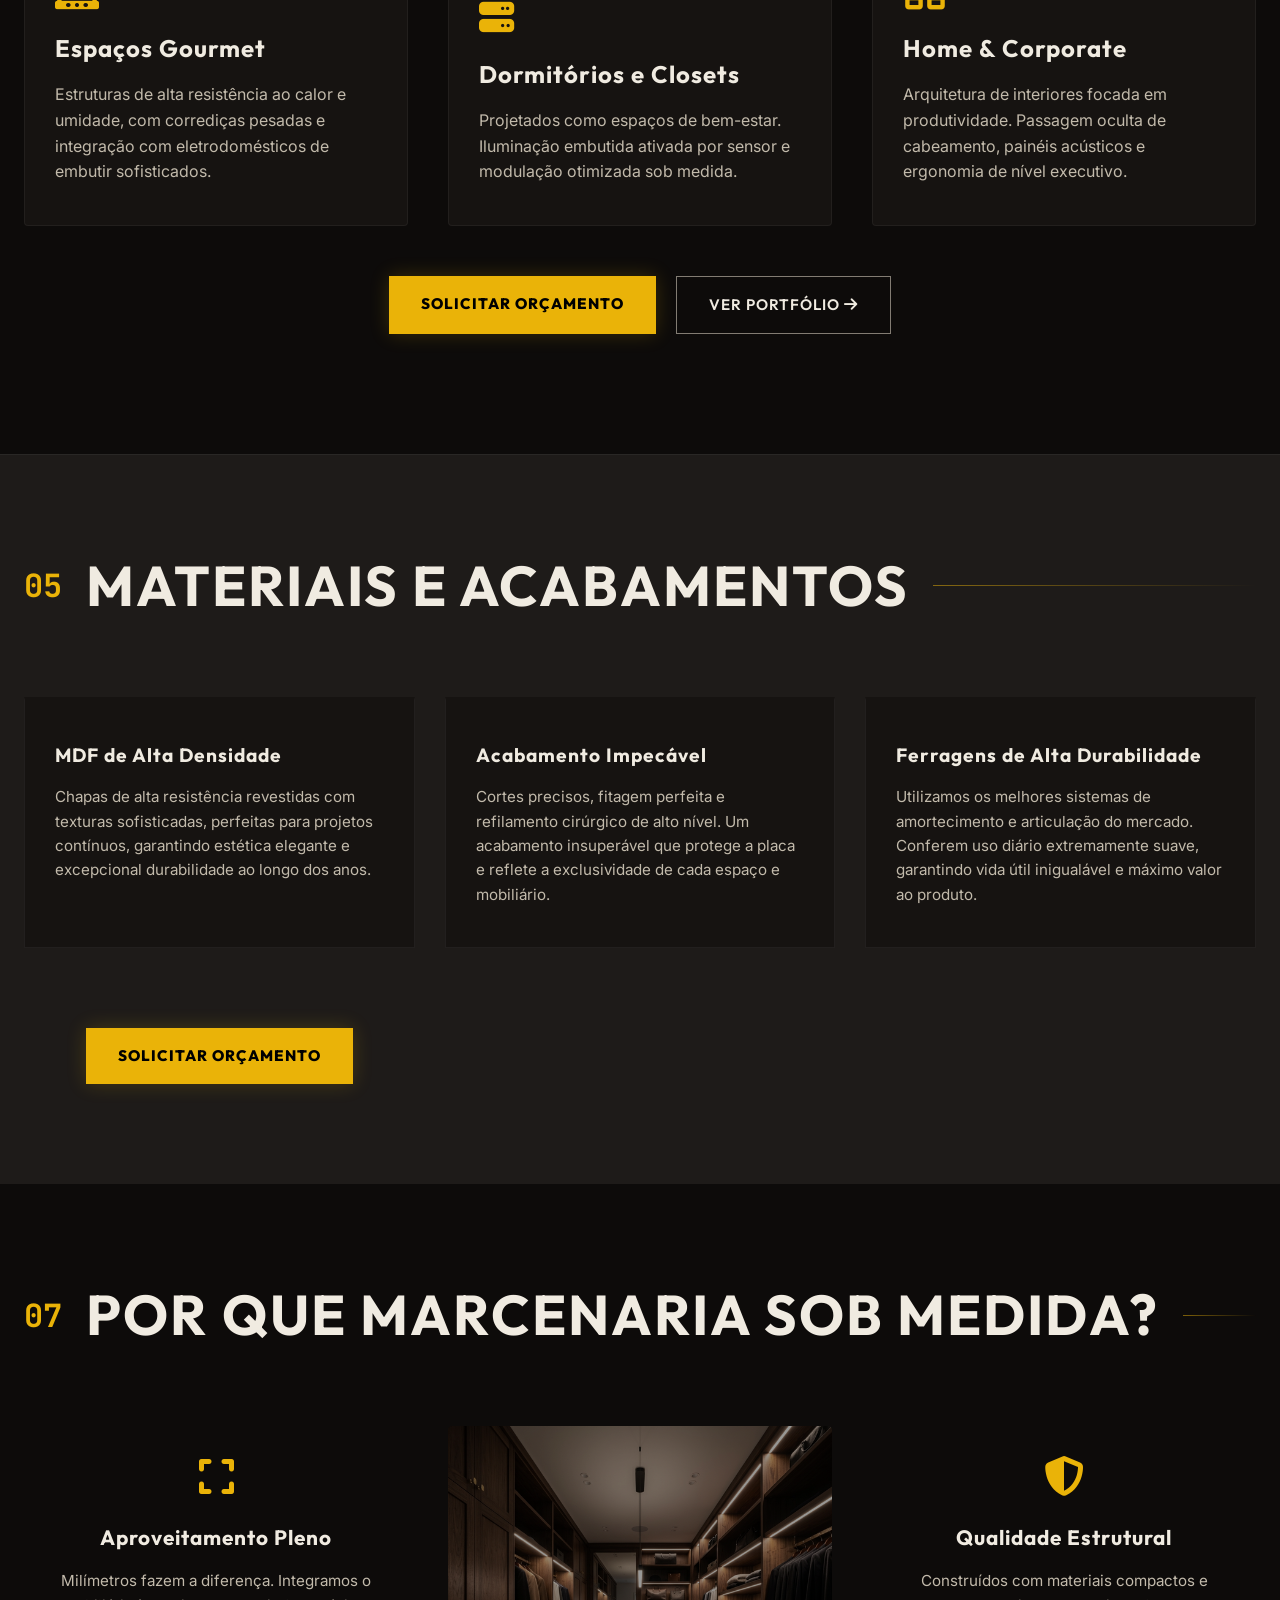
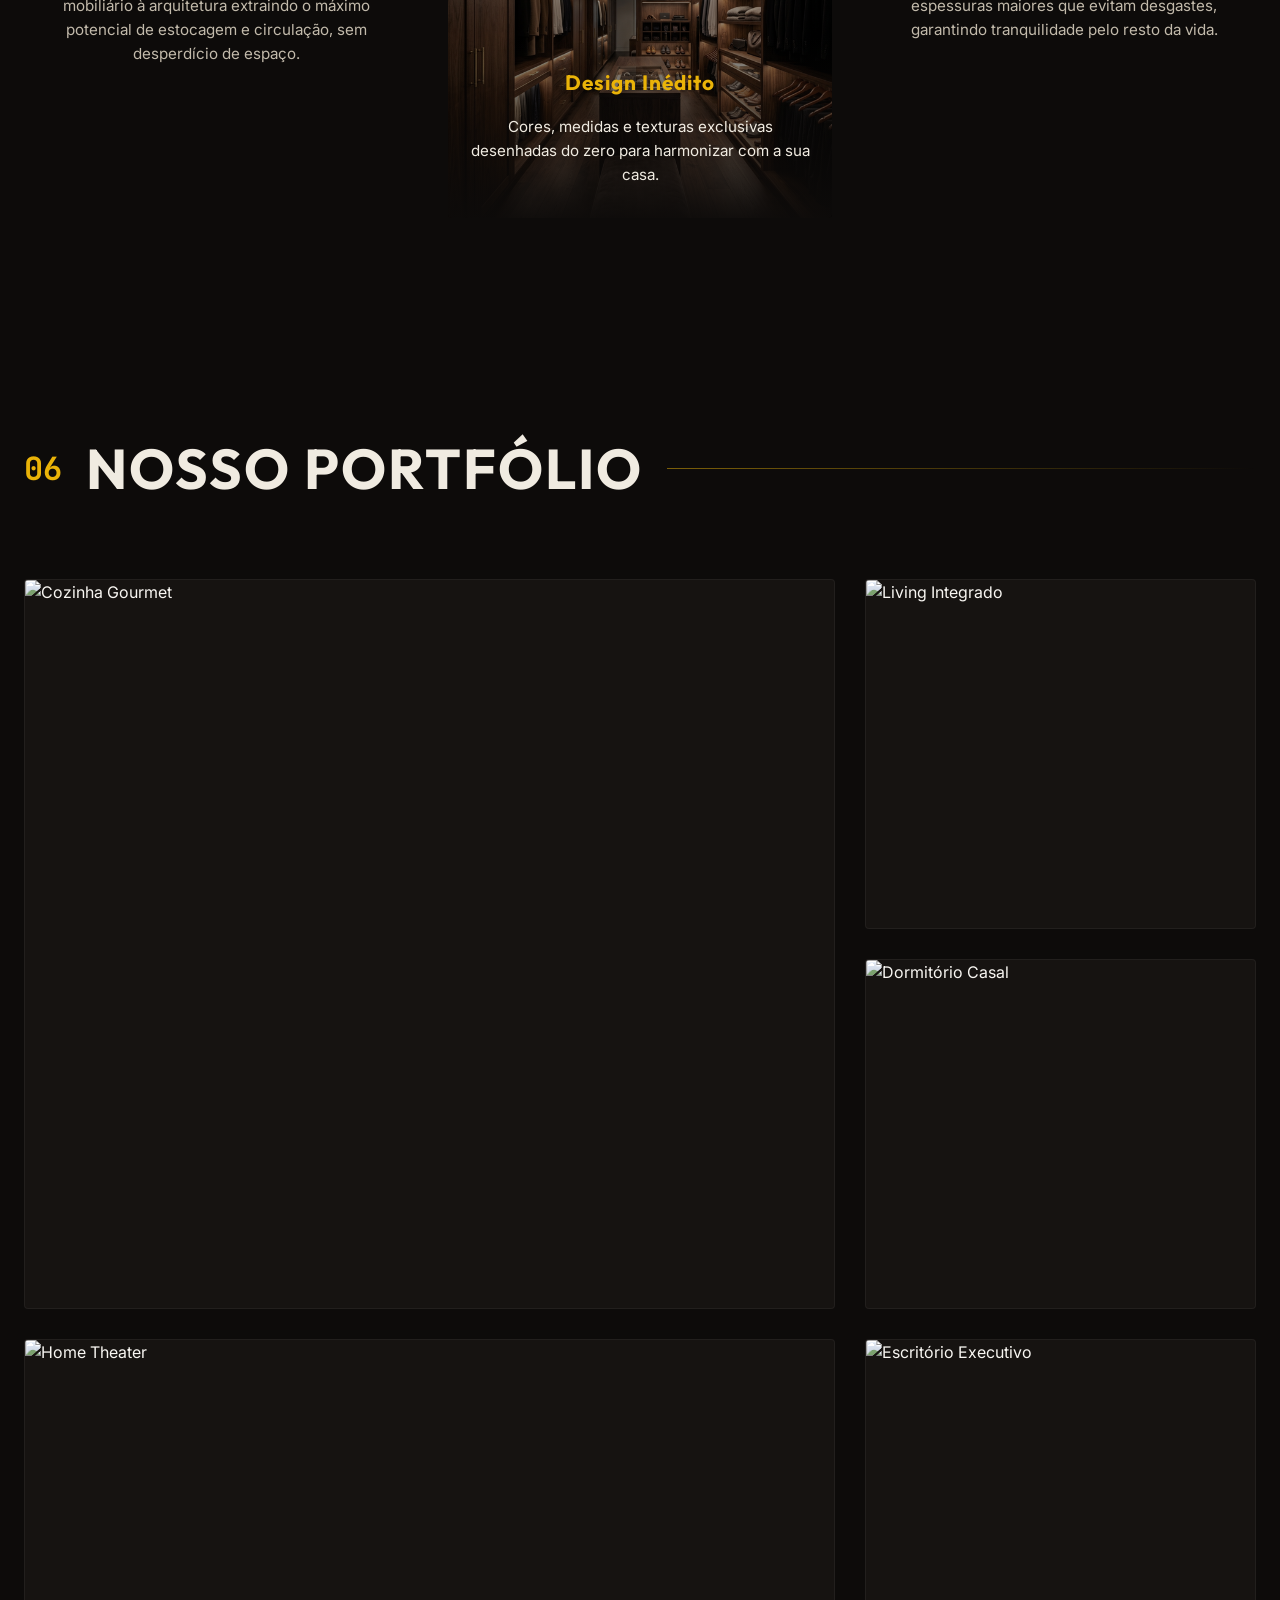
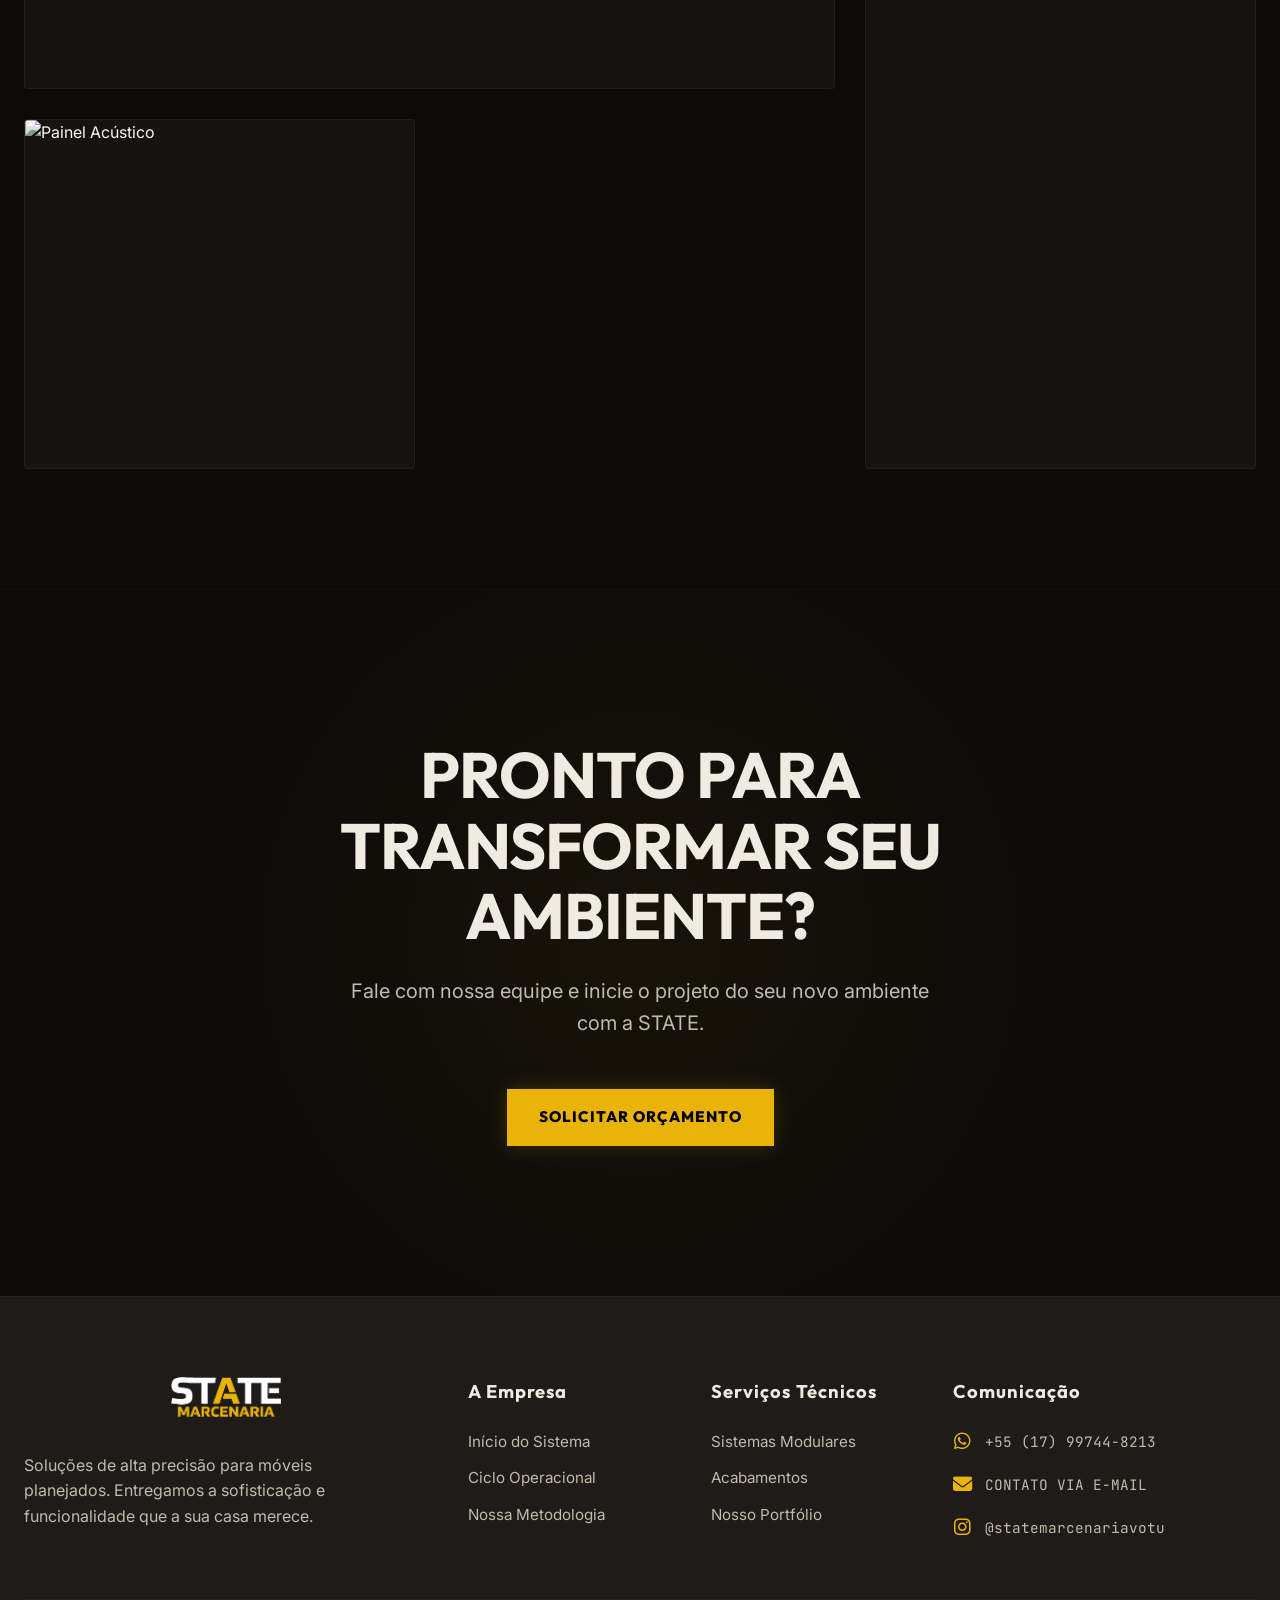
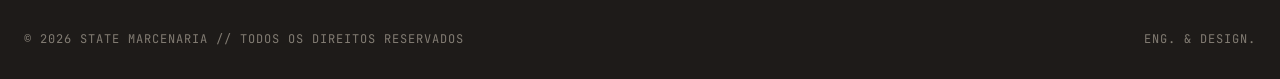
==== commit fcc2d7d8: "feat: standardized all budget buttons to open modal and cleaned systems cards" ====
--- a/index.html
+++ b/index.html
@@ -29,15 +29,14 @@
                 <span class="bar"></span>
             </div>
             <div class="nav-links">
-                <a href="#hero" class="n-link active">01. INÍCIO</a>
-                <a href="#process" class="n-link">02. CICLO</a>
-                <a href="#methodology" class="n-link">03. METODOLOGIA</a>
-                <a href="#systems" class="n-link">04. SISTEMAS</a>
-                <a href="#technology" class="n-link">05. INFRA</a>
-                <a href="#projects" class="n-link">06. PORTFÓLIO</a>
+                <a href="#hero" class="n-link active">INÍCIO</a>
+                <a href="#process" class="n-link">CICLO</a>
+                <a href="#methodology" class="n-link">METODOLOGIA</a>
+                <a href="#systems" class="n-link">SISTEMAS</a>
+                <a href="#projects" class="n-link">PORTFÓLIO</a>
             </div>
             <div class="nav-action nav-action-desktop">
-                <a href="#" id="consultation-btn" class="btn-tech">INICIAR PROJETO <i class="fa-solid fa-arrow-right"></i></a>
+                <a href="#" id="consultation-btn" class="btn-tech open-modal-btn">SOLICITAR ORÇAMENTO <i class="fa-solid fa-arrow-right"></i></a>
             </div>
         </div>
     </nav>
@@ -56,17 +55,17 @@
 
             <div class="container hero-content-wrapper">
                 <div class="hero-typography">
-                    <div class="tech-badge">AMBIENTAÇÃO DE ALTO PADRÃO</div>
+                    <div class="tech-badge">MÓVEIS PLANEJADOS</div>
                     <img src="imgs/logo-state.png" alt="STATE MARCENARIA" class="hero-main-logo">
-                    <h2 class="sub-title">ESPAÇOS ÚNICOS.<br>MARCENARIA AUTORAL.</h2>
-                    <p class="hero-desc">Projetos exclusivos focados na transformação de espaços. Criamos soluções sob medida com design ambiental apurado para o seu conforto.</p>
+                    <h2 class="sub-title">DESIGN, QUALIDADE E SEGURANÇA.<br>EM UM ÚNICO LUGAR.</h2>
+                    <p class="hero-desc">Projetos exclusivos focados na realização de sonhos. Criamos soluções sob medida com design único, durabilidade e excelente acabamento.</p>
                     
                     <div class="hero-actions">
-                        <a href="https://wa.me/5517997448213" target="_blank" class="btn-solid-yellow">
-                            AGENDAR CONSULTORIA
+                        <a href="#" class="btn-solid-yellow call-to-action-btn open-modal-btn">
+                            SOLICITAR ORÇAMENTO
                         </a>
                         <a href="#methodology" class="btn-outline-tech">
-                            EXPLORAR ESPECIFICAÇÕES
+                            EXPLORAR
                         </a>
                     </div>
                 </div>
@@ -96,7 +95,7 @@
                     </div>
                     <div class="auth-stat reveal-up" style="transition-delay: 0.1s;">
                         <div class="stat-value"><i class="fa-solid fa-handshake"></i></div>
-                        <div class="stat-label">Atendimento Consultivo</div>
+                        <div class="stat-label">Atendimento Diferenciado</div>
                     </div>
                     <div class="auth-stat reveal-up" style="transition-delay: 0.2s;">
                         <div class="stat-value"><i class="fa-solid fa-ruler-combined"></i></div>
@@ -104,7 +103,7 @@
                     </div>
                     <div class="auth-stat reveal-up" style="transition-delay: 0.3s;">
                         <div class="stat-value"><i class="fa-solid fa-pen-ruler"></i></div>
-                        <div class="stat-label">Planejamento Completo</div>
+                        <div class="stat-label">Planejamento Estratégico</div>
                     </div>
                 </div>
             </div>
@@ -116,19 +115,19 @@
                 <div class="about-grid">
                     <div class="about-text reveal-left">
                         <div class="section-header">
-                            <h2 class="section-title">A ESSÊNCIA DO ESTÚDIO</h2>
+                            <h2 class="section-title">NOSSA ESSÊNCIA</h2>
                             <div class="header-line"></div>
                         </div>
                         <p class="about-desc">
-                            Na <strong>STATE</strong>, entendemos que o design de ambientes vai muito além do mobiliário. Nós construímos espaços em perfeita sintonia com a sua rotina, focando em conforto absoluto, fluidez e personalidade.
+                            Na <strong>STATE</strong>, entendemos que os móveis planejados vão muito além do ambiente. Nós construímos espaços em perfeita sintonia com os seus gostos e desejos, focando em conforto absoluto, qualidade e segurança.
                         </p>
                         <p class="about-desc">
-                            Cada detalhe é cuidadosamente pensado para você. Nossos projetos personalizados traduzem a sua identidade em formas, texturas e soluções funcionais, promovendo uma marcenaria autoral que acolhe e inspira.
+                            Cada detalhe é cuidadosamente pensado para você. Nossos projetos personalizados traduzem a sua identidade em formas, texturas e soluções, promovendo um produto extremamente funcional e durável.
                         </p>
                     </div>
                     <div class="about-image reveal-right">
                         <img src="https://images.unsplash.com/photo-1600585154340-be6161a56a0c?q=80&w=800&auto=format&fit=crop" alt="Ambiente planejado STATE" class="img-fluid styled-img">
-                        <div class="floating-badge">DESIGN AMBIENTAL</div>
+                        <div class="floating-badge">DESIGN ÚNICO</div>
                     </div>
                 </div>
             </div>
@@ -147,23 +146,25 @@
                     <div class="process-step reveal-up">
                         <div class="step-marker">01</div>
                         <h3 class="step-title">CONSULTORIA</h3>
-                        <p class="step-desc">Levantamento técnico, análise estrutural do ambiente e definição de escopo para máxima eficiência.</p>
+                        <p class="step-desc">Levantamento técnico, análise estrutural do ambiente e definições finais do projeto.</p>
                     </div>
                     <div class="process-step reveal-up" style="transition-delay: 0.1s;">
                         <div class="step-marker">02</div>
                         <h3 class="step-title">PROJETO TÉCNICO</h3>
-                        <p class="step-desc">Desenho paramétrico em 3D, mapeamento de ferragens e compatibilização com automação.</p>
+                        <p class="step-desc">Desenho 3D, levantamento de produtos essenciais e orçamento.</p>
                     </div>
                     <div class="process-step reveal-up" style="transition-delay: 0.2s;">
                         <div class="step-marker">03</div>
                         <h3 class="step-title">PRODUÇÃO</h3>
-                        <p class="step-desc">Fabricação com maquinário de alta tecnologia, garantindo encaixes perfeitos e acabamento minucioso.</p>
+                        <p class="step-desc">Negócio fechado! Colocamos o projeto na fila de produção para ser executado com precisão.</p>
                     </div>
                     <div class="process-step reveal-up" style="transition-delay: 0.3s;">
                         <div class="step-marker">04</div>
                         <h3 class="step-title">INSTALAÇÃO</h3>
-                        <p class="step-desc">Montagem realizada por equipe especializada, com limpeza, organização e rigor máximo aos detalhes.</p>
-                    </div>
+                        <p class="step-desc">Entregamos as peças moduladas na sua casa e realizamos a montagem completa no ambiente com nossa equipe impecável.</p>
+                    </div>
+                <div class="process-actions reveal-up" style="margin-top: 50px; text-align: center;">
+                    <a href="#" class="btn-solid-yellow call-to-action-btn open-modal-btn">SOLICITAR ORÇAMENTO</a>
                 </div>
             </div>
         </section>
@@ -183,8 +184,8 @@
                         <p class="method-text">A <strong>STATE MARCENARIA</strong> transcende o padrão convencional focando na personalização de cada projeto. Nossa abordagem combina design refinado com precisão para criar ambientes únicos que refletem a sua identidade.</p>
                         
                         <ul class="tech-list">
-                            <li><i class="fa-solid fa-check-double"></i> <span>Design Ambiental Avançado</span></li>
-                            <li><i class="fa-solid fa-check-double"></i> <span>Curadoria de Materiais Premium</span></li>
+                            <li><i class="fa-solid fa-check-double"></i> <span>Design Personalizado</span></li>
+                            <li><i class="fa-solid fa-check-double"></i> <span>Somente Produtos de Primeira Linha</span></li>
                             <li><i class="fa-solid fa-check-double"></i> <span>Integração Perfeita com o Espaço</span></li>
                             <li><i class="fa-solid fa-check-double"></i> <span>Acabamento Refinado e Duradouro</span></li>
                         </ul>
@@ -196,6 +197,8 @@
                             <div class="scanning-line"></div>
                         </div>
                     </div>
+                <div class="methodology-actions reveal-up" style="margin-top: 50px; text-align: center;">
+                    <a href="#" class="btn-solid-yellow call-to-action-btn open-modal-btn">SOLICITAR ORÇAMENTO</a>
                 </div>
             </div>
         </section>
@@ -205,8 +208,8 @@
             <div class="parallax-bg" style="background-image: url('imgs/wood_texture.png');"></div>
             <div class="parallax-overlay"></div>
             <div class="parallax-content container">
-                <h2 class="cinematic-title-small">A ESSÊNCIA DA MADEIRA.</h2>
-                <p>Matéria-prima de lei transformada por mãos precisas.</p>
+                <h2 class="cinematic-title-small">A FORÇA DO MDF.</h2>
+                <p>Durabilidade e qualidade é nosso foco.</p>
             </div>
         </section>
 
@@ -239,15 +242,22 @@
                     </div>
 
                     <div class="sys-card-image reveal-up" style="transition-delay: 0.2s;">
-                        <div class="sys-card-content dark-card">
+                        <img src="imgs/home_corporate_office.png" alt="Home & Corporate">
+                        <div class="sys-card-content">
                             <div class="sys-id">M.03</div>
                             <i class="fa-solid fa-network-wired sys-icon"></i>
                             <h3>Home & Corporate</h3>
                             <p>Arquitetura de interiores focada em produtividade. Passagem oculta de cabeamento, painéis acústicos e ergonomia de nível executivo.</p>
-                            <a href="#projects" class="btn-tech mt-4">VER PORTFÓLIO <i class="fa-solid fa-arrow-right"></i></a>
-                        </div>
-                    </div>
-                </div>
+                        </div>
+                    </div>
+                </div>
+
+                <div class="systems-actions reveal-up" style="margin-top: 50px; text-align: center; display: flex; justify-content: center; gap: 20px; flex-wrap: wrap;">
+                    <a href="#" class="btn-solid-yellow call-to-action-btn open-modal-btn">SOLICITAR ORÇAMENTO</a>
+                    <a href="#projects" class="btn-outline-tech">VER PORTFÓLIO <i class="fa-solid fa-arrow-right"></i></a>
+                </div>
+            </div>
+        </section>
             </div>
         </section>
 
@@ -262,54 +272,24 @@
 
                 <div class="materials-flex">
                     <div class="material-block reveal-left">
-                        <h4>Painéis de Madeira Premium</h4>
-                        <p>Placas de alta densidade revestidas com texturas naturais, perfeitas para projetos contínuos, garantindo estética elegante e alta durabilidade ao longo dos anos.</p>
+                        <h4>MDF de Alta Densidade</h4>
+                        <p>Chapas de alta resistência revestidas com texturas sofisticadas, perfeitas para projetos contínuos, garantindo estética elegante e excepcional durabilidade ao longo dos anos.</p>
                     </div>
                     <div class="material-block reveal-up" style="transition-delay: 0.1s;">
-                        <h4>Acabamentos Especiais</h4>
-                        <p>Vernizes, lacas e lâminas personalizadas aplicadas com controle de qualidade. Uma curadoria minuciosa que oferece toque sedoso e reflete a exclusividade de cada espaço.</p>
+                        <h4>Acabamento Impecável</h4>
+                        <p>Cortes precisos, fitagem perfeita e refilamento cirúrgico de alto nível. Um acabamento insuperável que protege a placa e reflete a exclusividade de cada espaço e mobiliário.</p>
                     </div>
                     <div class="material-block reveal-right" style="transition-delay: 0.2s;">
-                        <h4>Ferragens Europeias</h4>
-                        <p>Sistemas de amortecimento e articulação certificados internacionalmente, que conferem uso diário extremamente suave e garantem vida útil inigualável ao produto.</p>
-                    </div>
-                </div>
-            </div>
-        </section>
-
-        <!-- Technology Section -->
-        <section id="technology" class="section-technology">
-            <div class="container">
-                <div class="section-header reveal-up">
-                    <span class="tech-number">06</span>
-                    <h2 class="section-title">A ARTE DA MARCENARIA</h2>
-                    <div class="header-line"></div>
-                </div>
-
-                <div class="tech-grid-items">
-                    <div class="tech-card reveal-up">
-                        <i class="fa-solid fa-microchip tech-icon"></i>
-                        <h4>Precisão e Cuidado</h4>
-                        <p>Corte e furação guiados por precisão contemporânea, combinando tecnologia e olhar artesanal.</p>
-                    </div>
-                    <div class="tech-card reveal-up" style="transition-delay: 0.1s;">
-                        <i class="fa-solid fa-cubes tech-icon"></i>
-                        <h4>Projetos Exclusivos</h4>
-                        <p>Cada ambiente é pensado de forma única, unindo estética, conforto e máxima funcionalidade.</p>
-                    </div>
-                    <div class="tech-card reveal-up" style="transition-delay: 0.2s;">
-                        <i class="fa-solid fa-gem tech-icon"></i>
-                        <h4>Materiais Premium</h4>
-                        <p>MDF/MDP de alta densidade revestidos e ferragens europeias certificadas para milhões de ciclos.</p>
-                    </div>
-                    <div class="tech-card reveal-up" style="transition-delay: 0.3s;">
-                        <i class="fa-solid fa-route tech-icon"></i>
-                        <h4>Logística Otimizada</h4>
-                        <p>Empacotamento inteligente e rastreio de módulos garantem que cada peça chegue intacta à obra.</p>
-                    </div>
-                </div>
-            </div>
-        </section>
+                        <h4>Ferragens de Alta Durabilidade</h4>
+                        <p>Utilizamos os melhores sistemas de amortecimento e articulação do mercado. Conferem uso diário extremamente suave, garantindo vida útil inigualável e máximo valor ao produto.</p>
+                    </div>
+                <div class="materials-actions reveal-up" style="margin-top: 50px; text-align: center;">
+                    <a href="#" class="btn-solid-yellow call-to-action-btn open-modal-btn">SOLICITAR ORÇAMENTO</a>
+                </div>
+            </div>
+        </section>
+
+
 
         <!-- Why Custom Section -->
         <section id="why-custom" class="section-why-custom">
@@ -336,7 +316,7 @@
                     <div class="reason-card reveal-up" style="transition-delay: 0.2s;">
                         <i class="fa-solid fa-shield-halved reason-icon"></i>
                         <h4>Qualidade Estrutural</h4>
-                        <p>Construídos com materiais compactos, espessuras maiores e amarrações precisas que evitam desgastes, garantindo tranquilidade por décadas.</p>
+                        <p>Construídos com materiais compactos e espessuras maiores que evitam desgastes, garantindo tranquilidade pelo resto da vida.</p>
                     </div>
                 </div>
             </div>
@@ -364,8 +344,7 @@
                     <h2 class="cta-title">PRONTO PARA TRANSFORMAR SEU AMBIENTE?</h2>
                     <p class="cta-desc">Fale com nossa equipe e inicie o projeto do seu novo ambiente com a STATE.</p>
                     <div class="cta-actions">
-                        <a href="#" id="cta-consultation-btn" class="btn-solid-yellow">SOLICITAR ORÇAMENTO</a>
-                        <a href="https://wa.me/5517997448213" target="_blank" class="btn-outline-tech"><i class="fa-brands fa-whatsapp"></i> SUPORTE WHATSAPP</a>
+                        <a href="#" id="cta-consultation-btn" class="btn-solid-yellow open-modal-btn">SOLICITAR ORÇAMENTO</a>
                     </div>
                 </div>
             </div>
@@ -378,7 +357,7 @@
             <div class="footer-top">
                 <div class="footer-col brand-mark">
                     <img src="imgs/logo-state.png" alt="STATE MARCENARIA Logo" class="footer-logo">
-                    <p class="footer-desc">Soluções de alta precisão para ambientação de interiores. Entregamos a sofisticação que o seu espaço de alto padrão exige.</p>
+                    <p class="footer-desc">Soluções de alta precisão para móveis planejados. Entregamos a sofisticação e funcionalidade que a sua casa merece.</p>
                 </div>
                 <div class="footer-col">
                     <h4 class="footer-heading">A Empresa</h4>
@@ -389,7 +368,7 @@
                 <div class="footer-col">
                     <h4 class="footer-heading">Serviços Técnicos</h4>
                     <a href="#systems" class="footer-link">Sistemas Modulares</a>
-                    <a href="#technology" class="footer-link">Infraestrutura</a>
+                    <a href="#materials" class="footer-link">Acabamentos</a>
                     <a href="#projects" class="footer-link">Nosso Portfólio</a>
                 </div>
                 <div class="footer-col">
@@ -441,6 +420,6 @@
     </a>
 
     <!-- Scripts -->
-    <script src="script.js"></script>
+    <script src="script.js?v=2.0"></script>
 </body>
 </html>
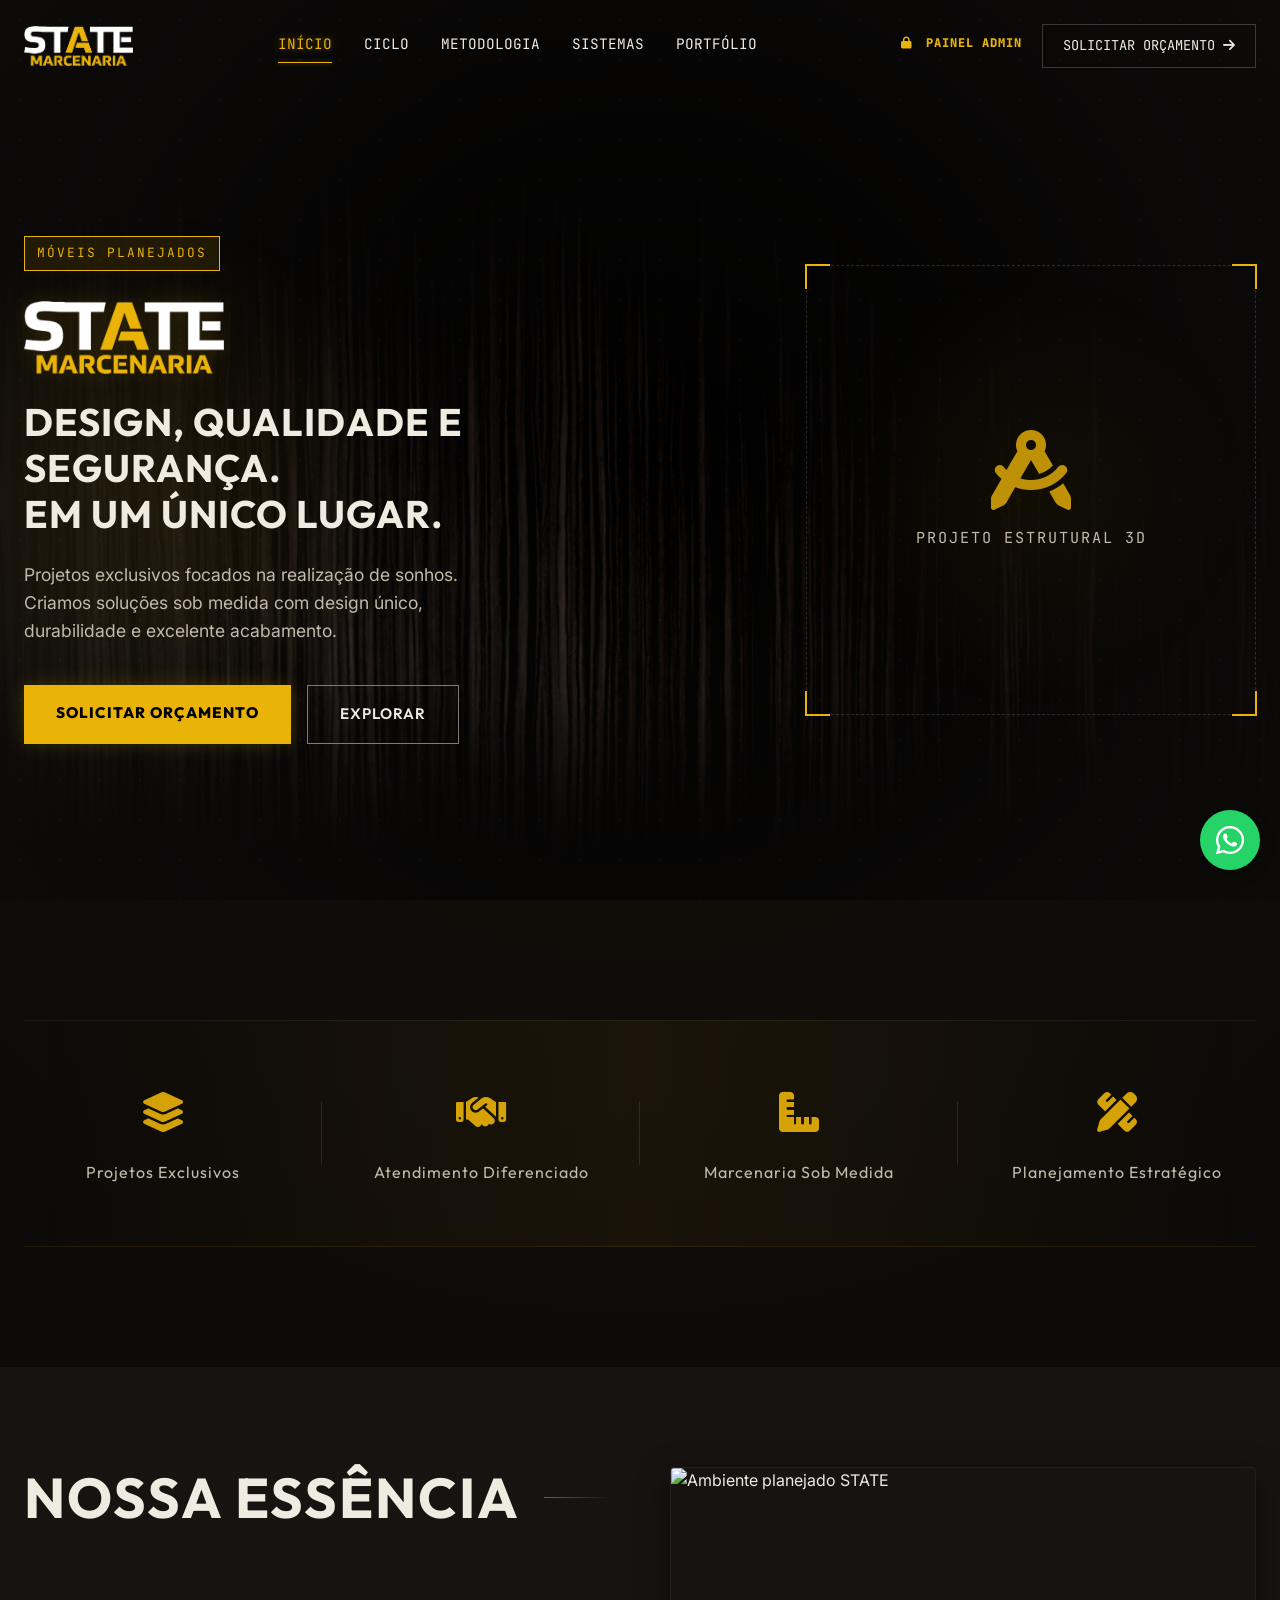
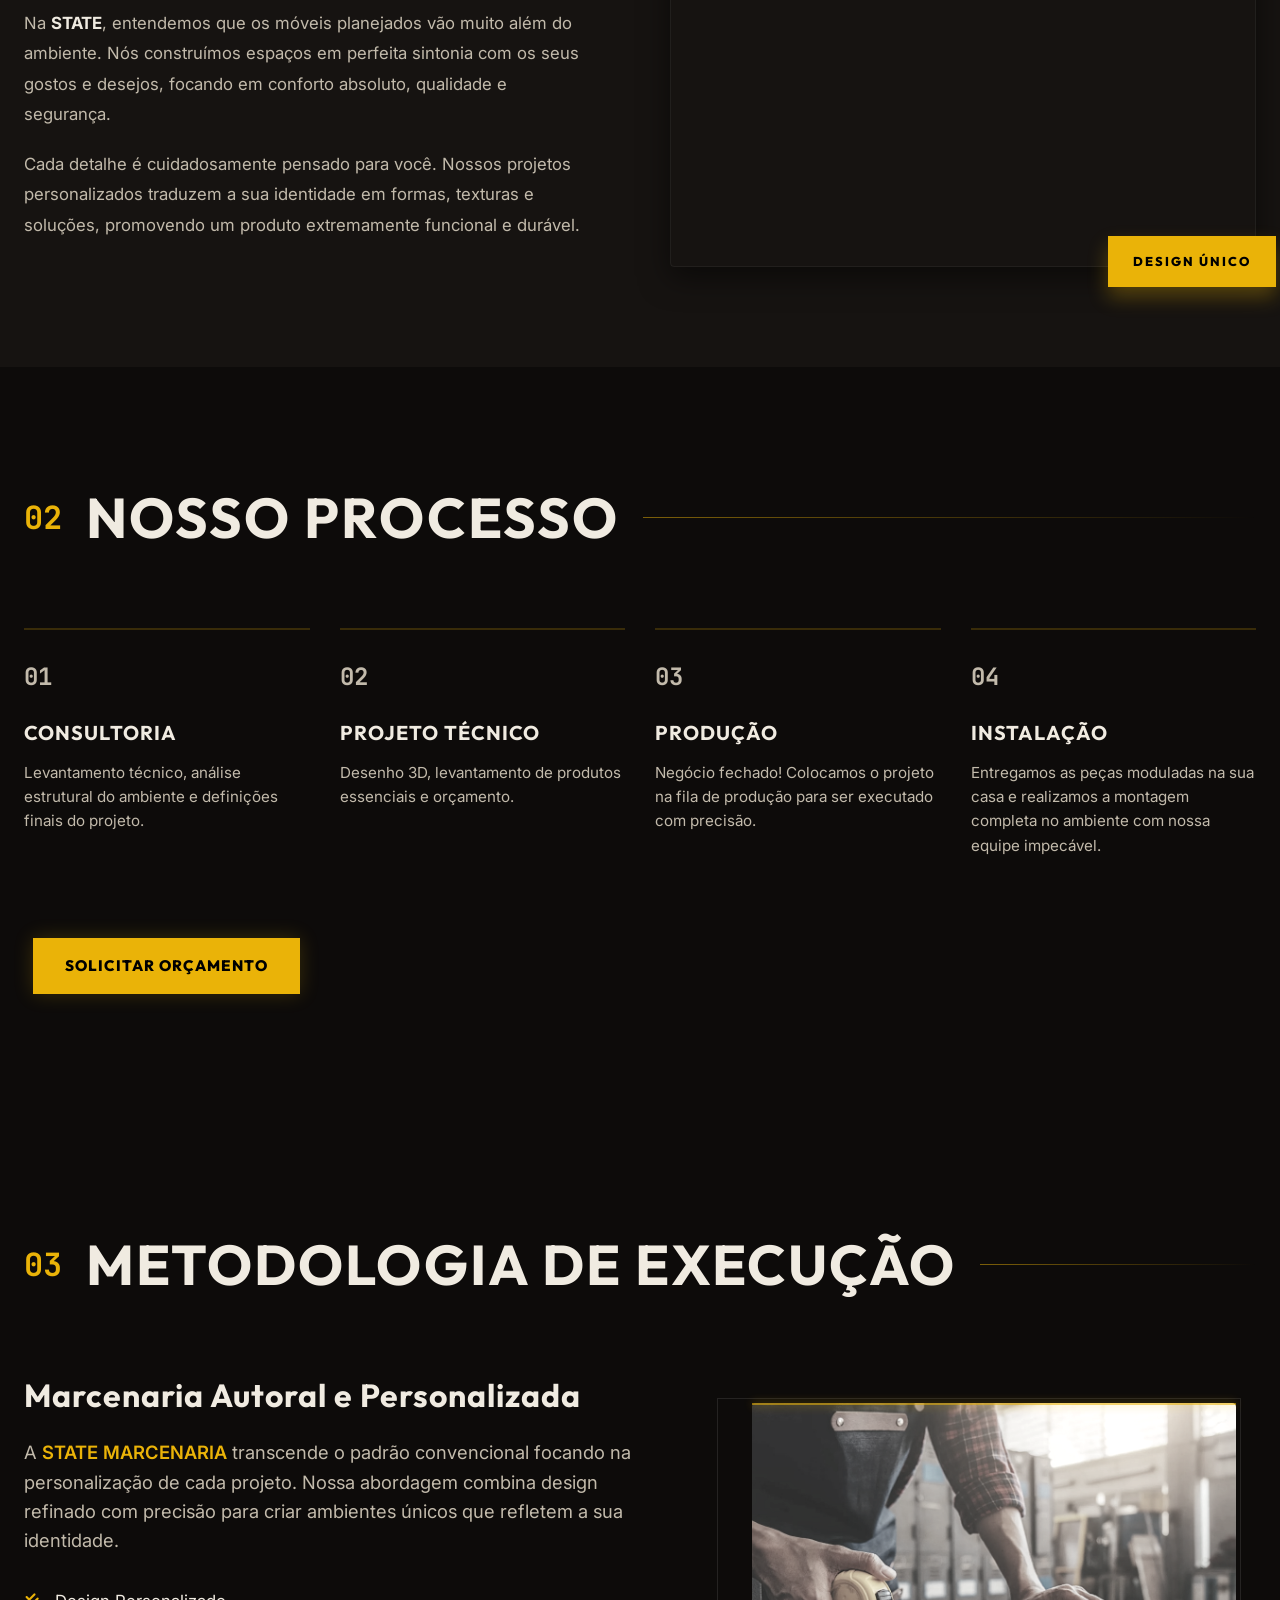
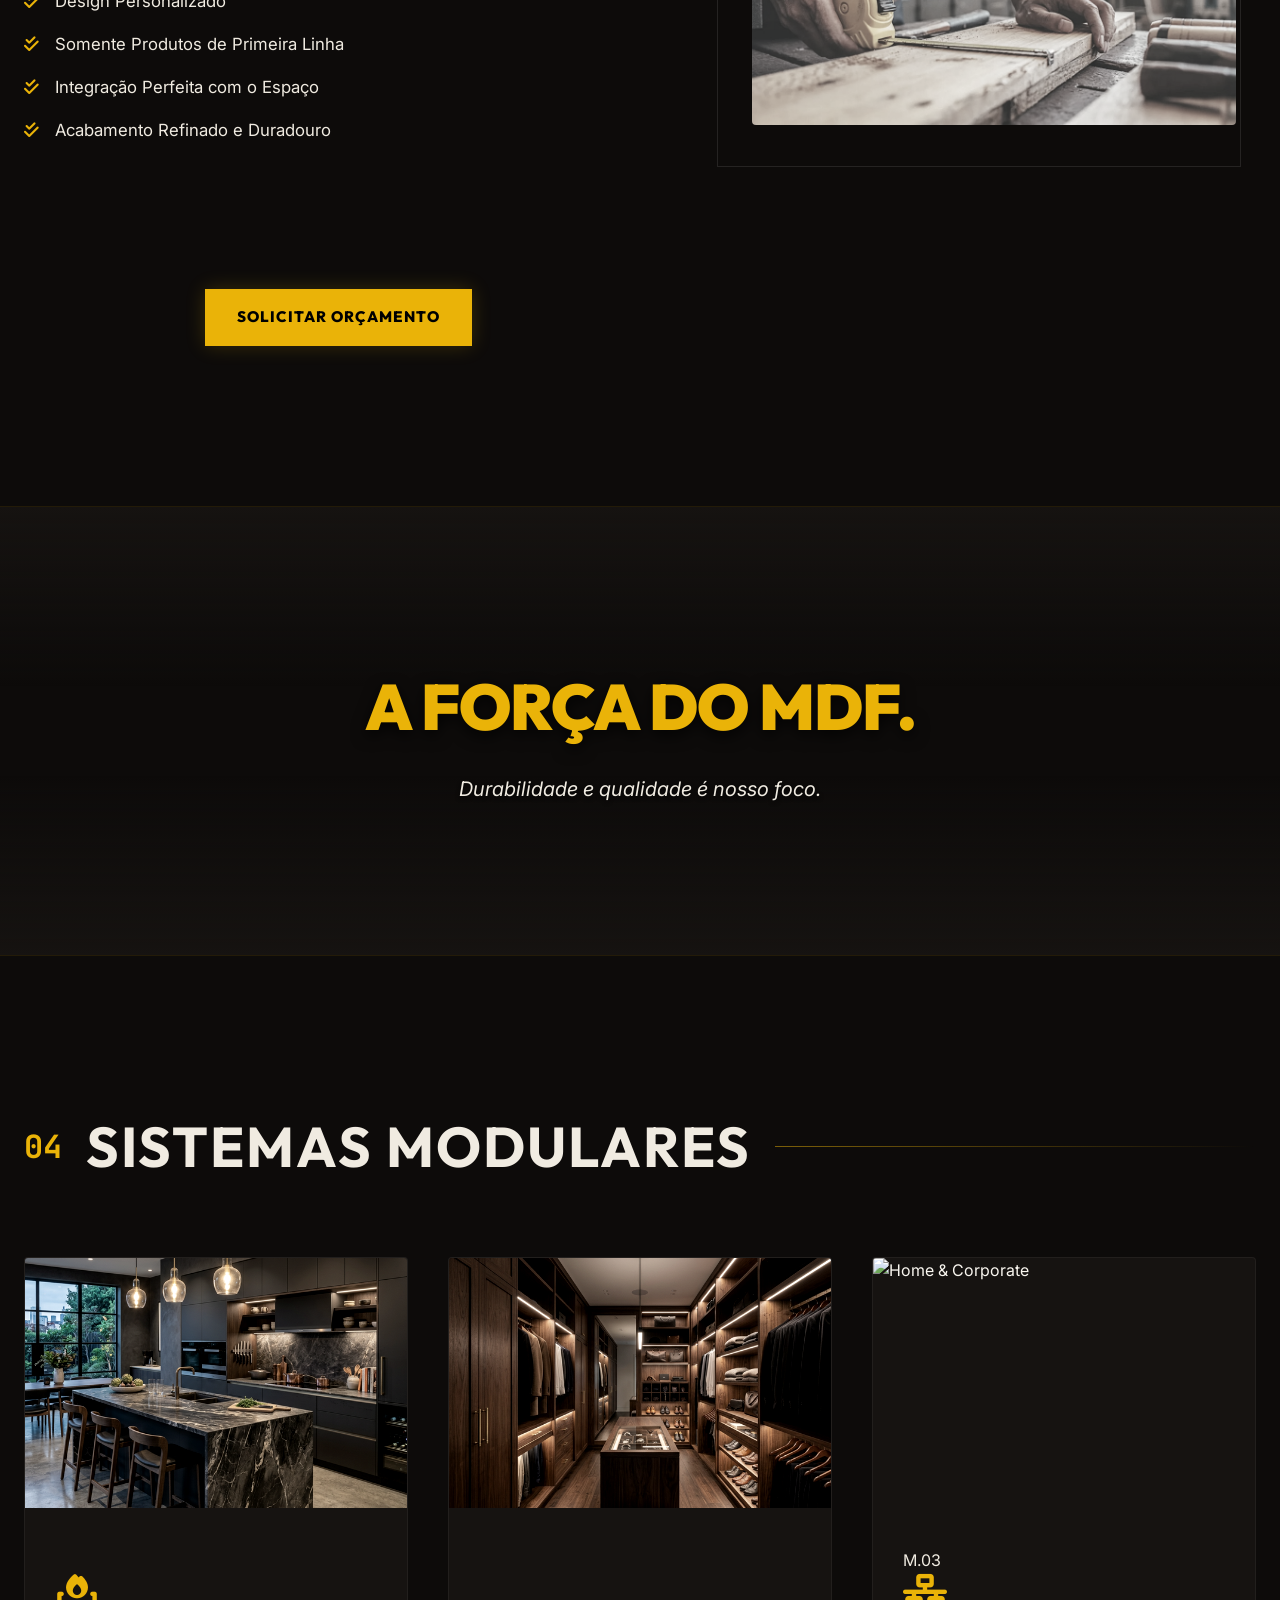
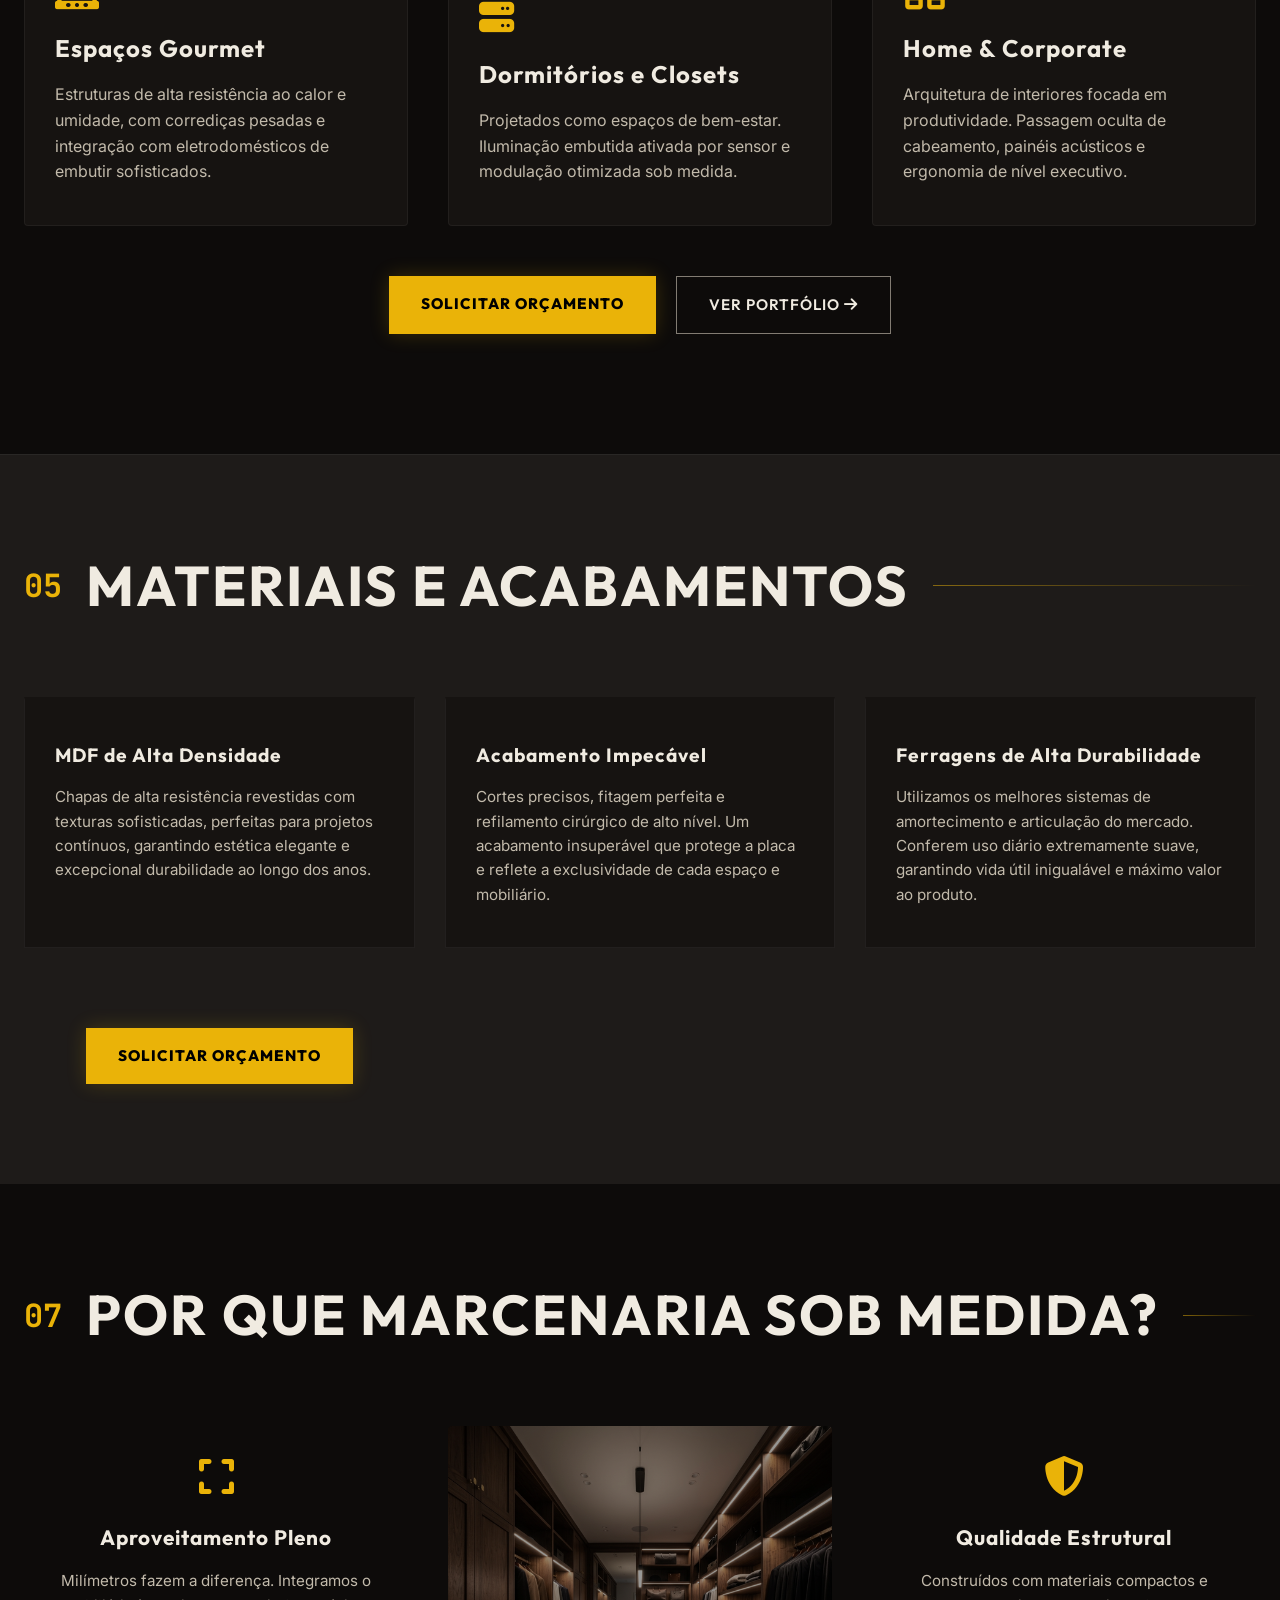
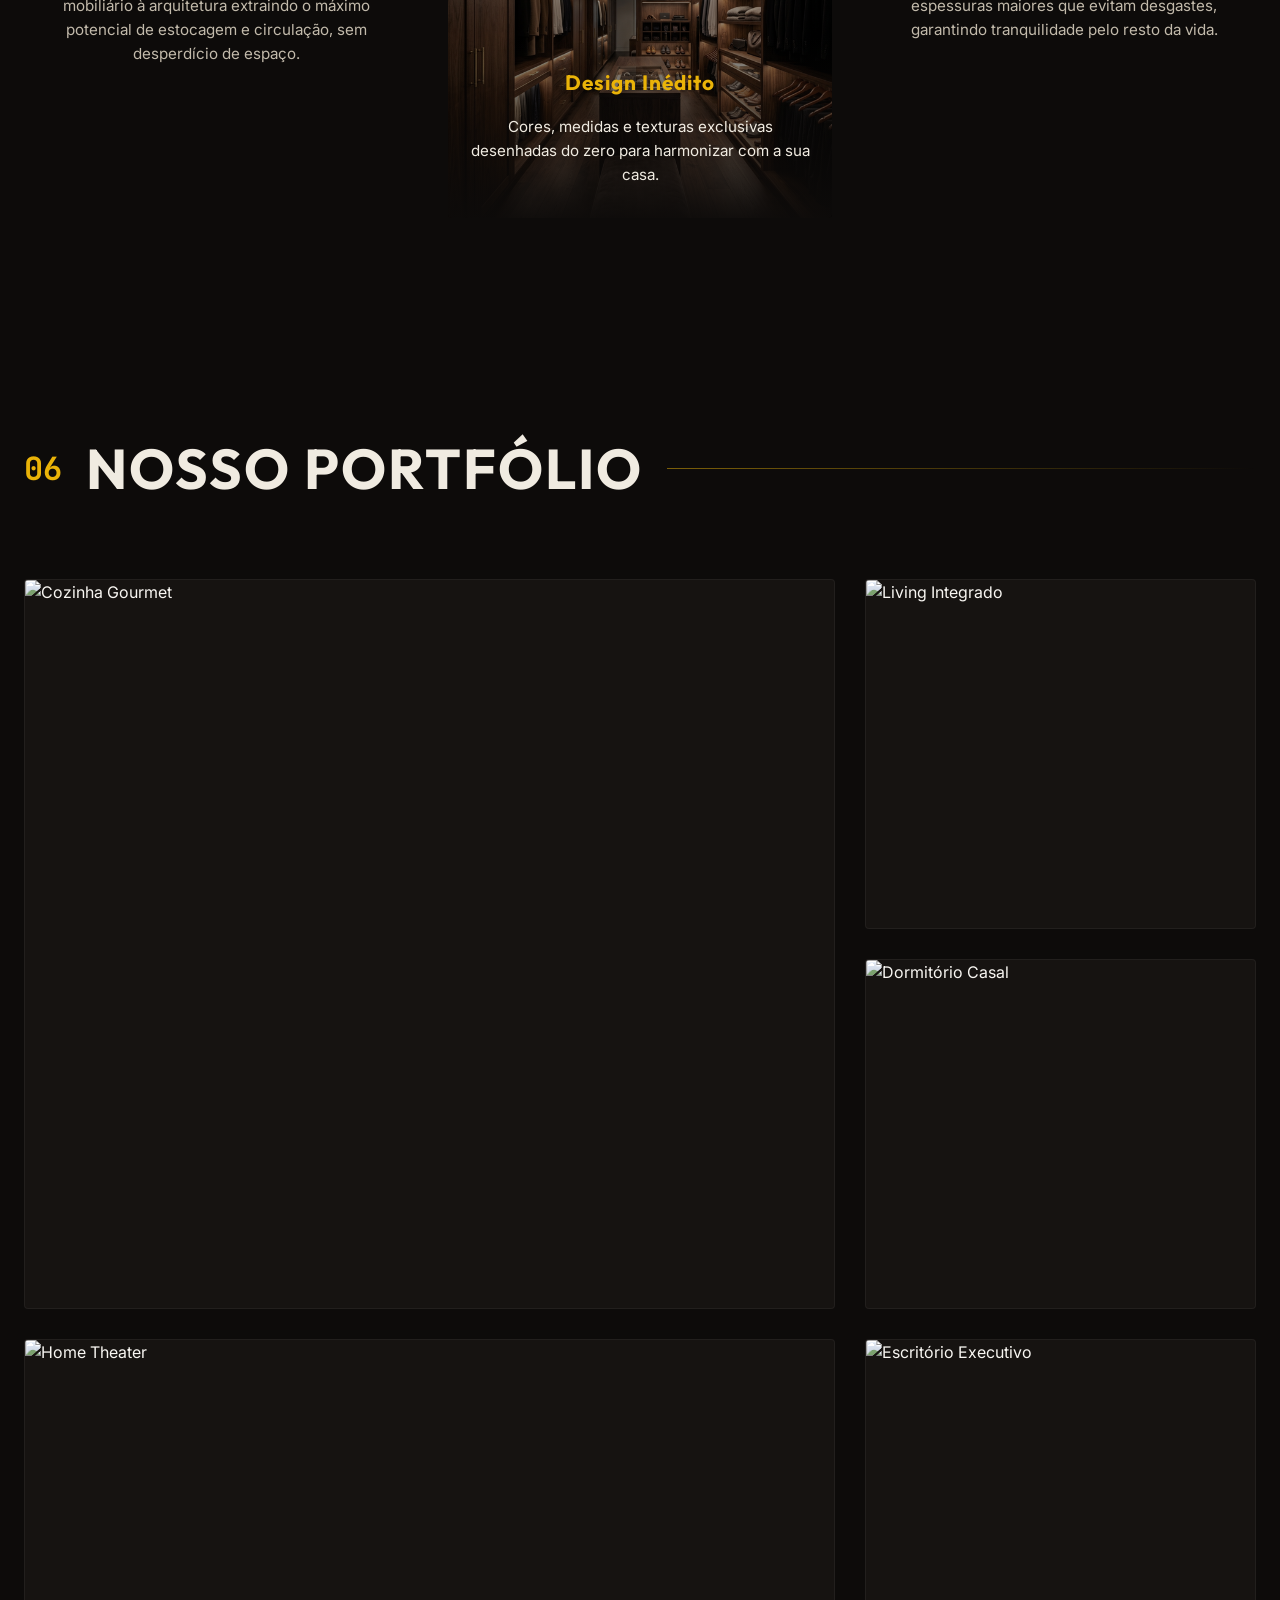
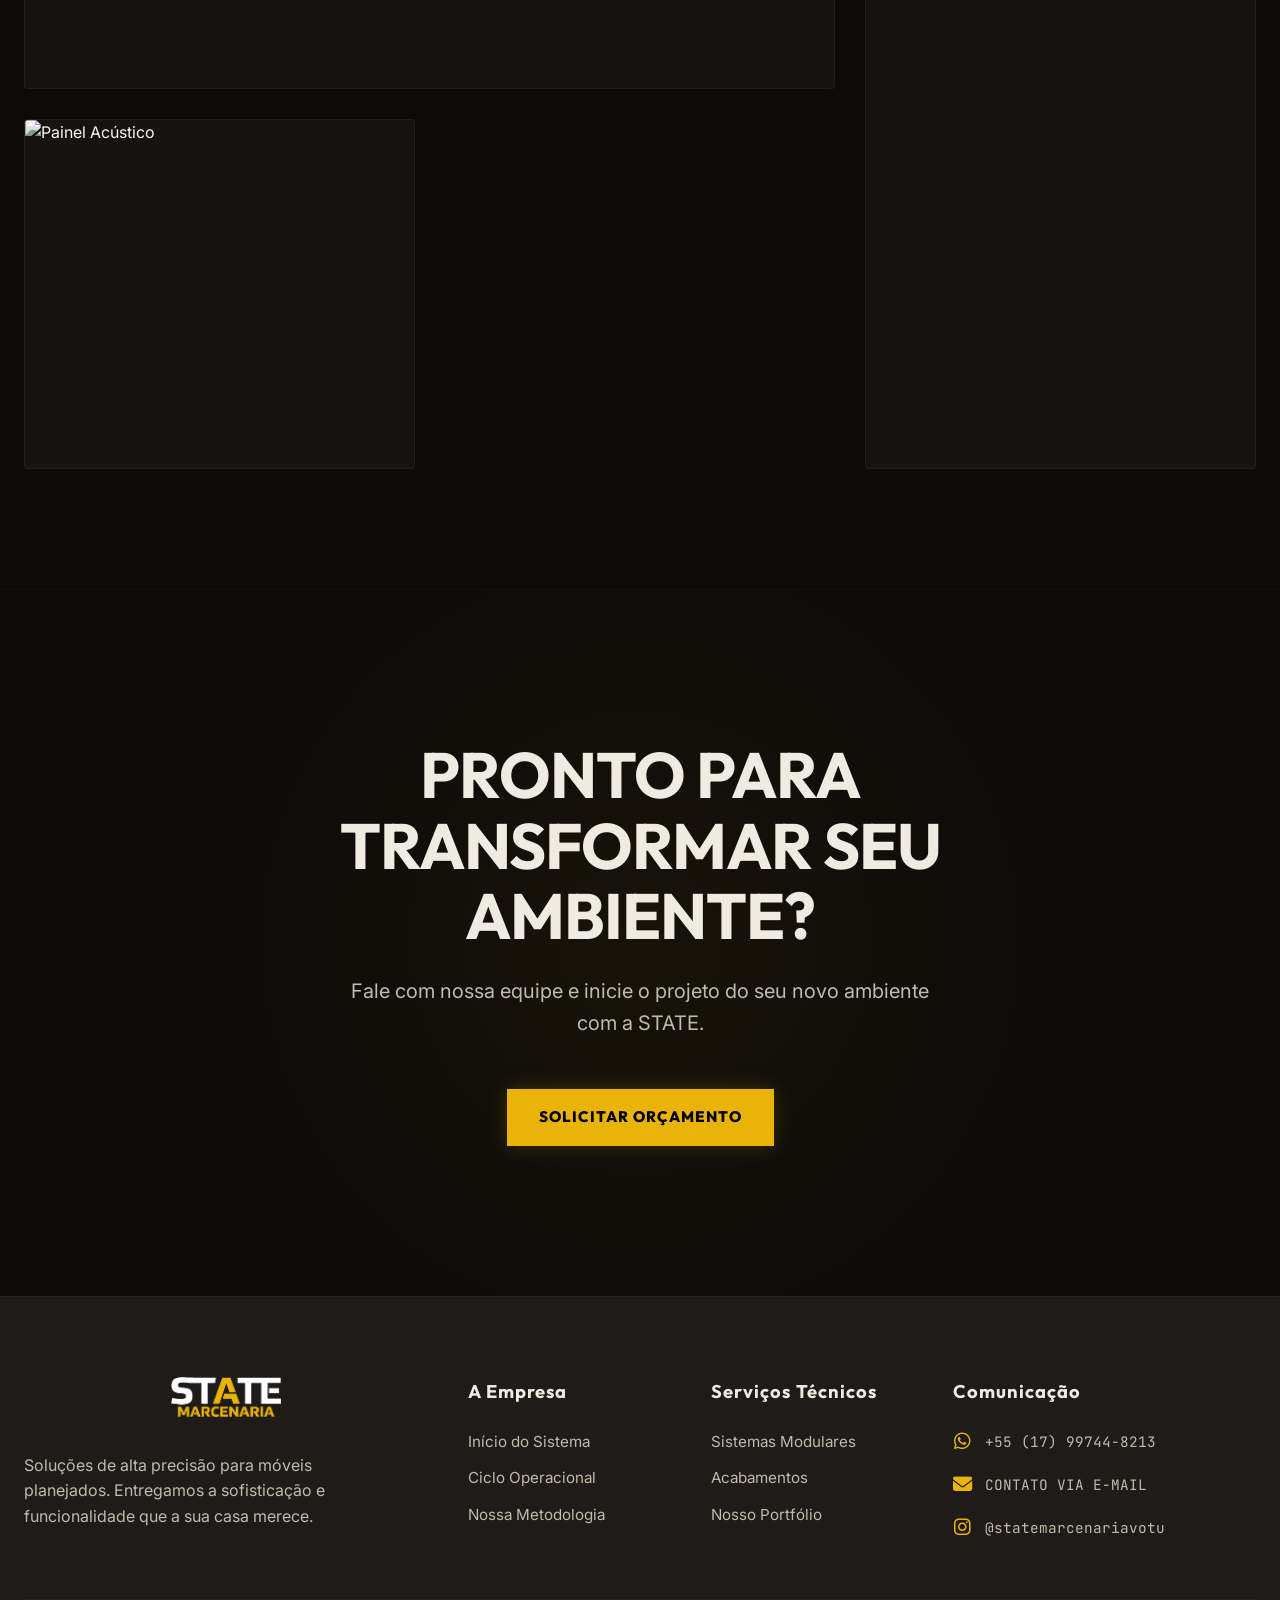
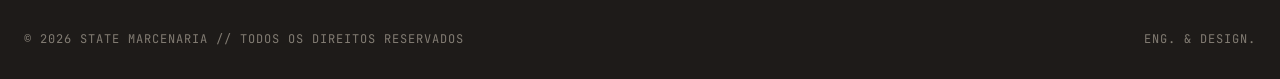
==== commit e5fab144: "feat(auth): Add multi-user corporate login system with register toggle and global inputs UI update" ====
--- a/index.html
+++ b/index.html
@@ -35,7 +35,8 @@
                 <a href="#systems" class="n-link">SISTEMAS</a>
                 <a href="#projects" class="n-link">PORTFÓLIO</a>
             </div>
-            <div class="nav-action nav-action-desktop">
+            <div class="nav-action nav-action-desktop" style="display:flex; align-items:center;">
+                <a href="admin/login.html" class="n-link" style="color:var(--brand-yellow); font-weight:800; font-size:0.75rem; letter-spacing:1px; margin-right:20px; transition:0.3s;" onmouseover="this.style.color='#fff'" onmouseout="this.style.color='var(--brand-yellow)'"><i class="fa-solid fa-lock" style="margin-right:5px;"></i> PAINEL ADMIN</a>
                 <a href="#" id="consultation-btn" class="btn-tech open-modal-btn">SOLICITAR ORÇAMENTO <i class="fa-solid fa-arrow-right"></i></a>
             </div>
         </div>
